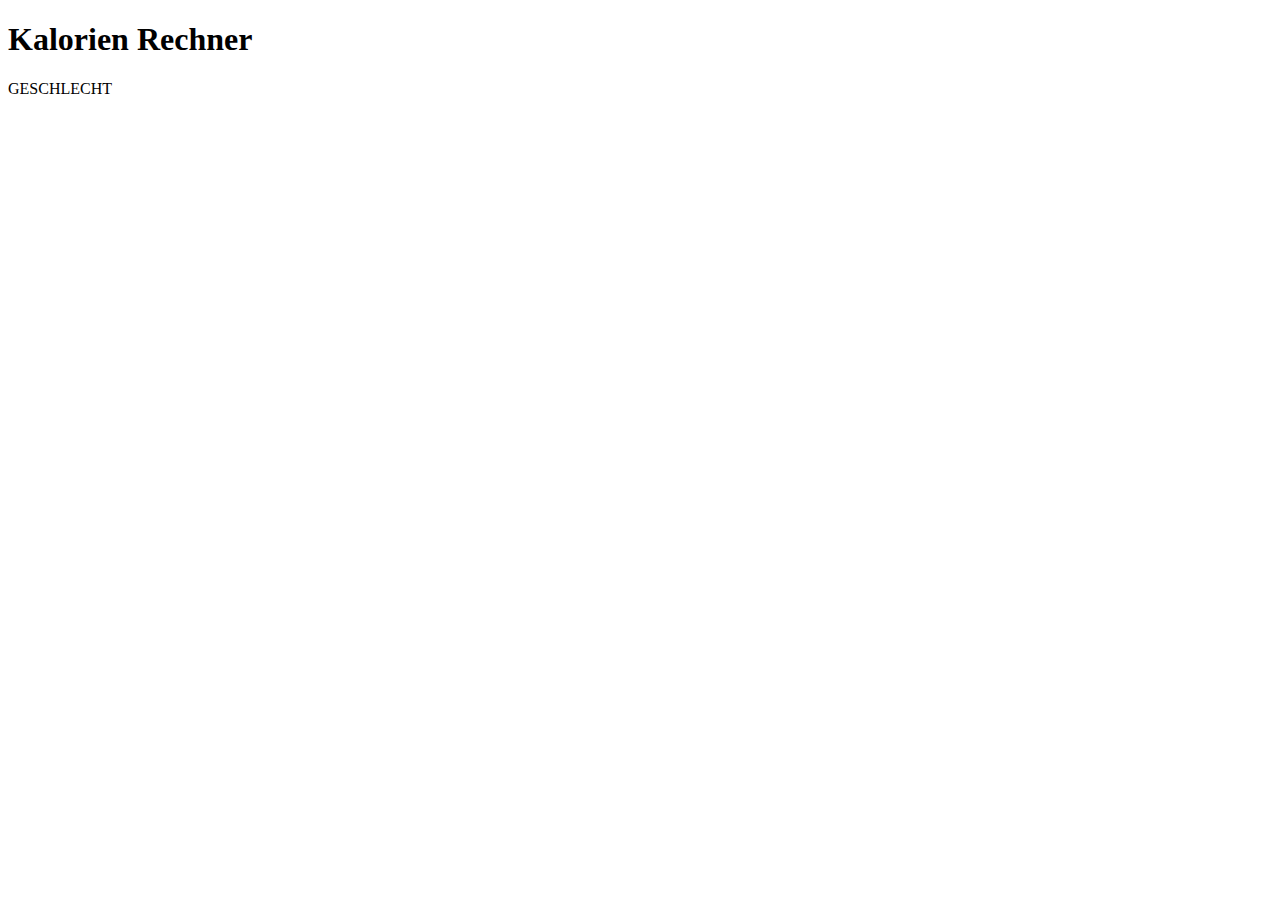
==== index.html @ 6529dcdc "first" ====
<!doctype html>
<html lang="en">

<head>
  <!-- Required meta tags -->
  <meta charset="utf-8">
  <meta name="viewport" content="width=device-width, initial-scale=1">

  <!-- Bootstrap CSS -->
  <link href="https://cdn.jsdelivr.net/npm/bootstrap@5.0.0-beta2/dist/css/bootstrap.min.css" rel="stylesheet"
    integrity="sha384-BmbxuPwQa2lc/FVzBcNJ7UAyJxM6wuqIj61tLrc4wSX0szH/Ev+nYRRuWlolflfl" crossorigin="anonymous">

  <title>Kalorien Rechner</title>
  <link rel="stylesheet" href="assets/css/style.css">
</head>

<body>
  <section>
    <h1>Kalorien Rechner</h1>
    <label for="geschlecht">GESCHLECHT</label>

  </section>

  <script src="https://cdn.jsdelivr.net/npm/bootstrap@5.0.0-beta2/dist/js/bootstrap.bundle.min.js"
    integrity="sha384-b5kHyXgcpbZJO/tY9Ul7kGkf1S0CWuKcCD38l8YkeH8z8QjE0GmW1gYU5S9FOnJ0" crossorigin="anonymous">
  </script>
  <script src="assets/js/main.js"></script>
</body>

</html>
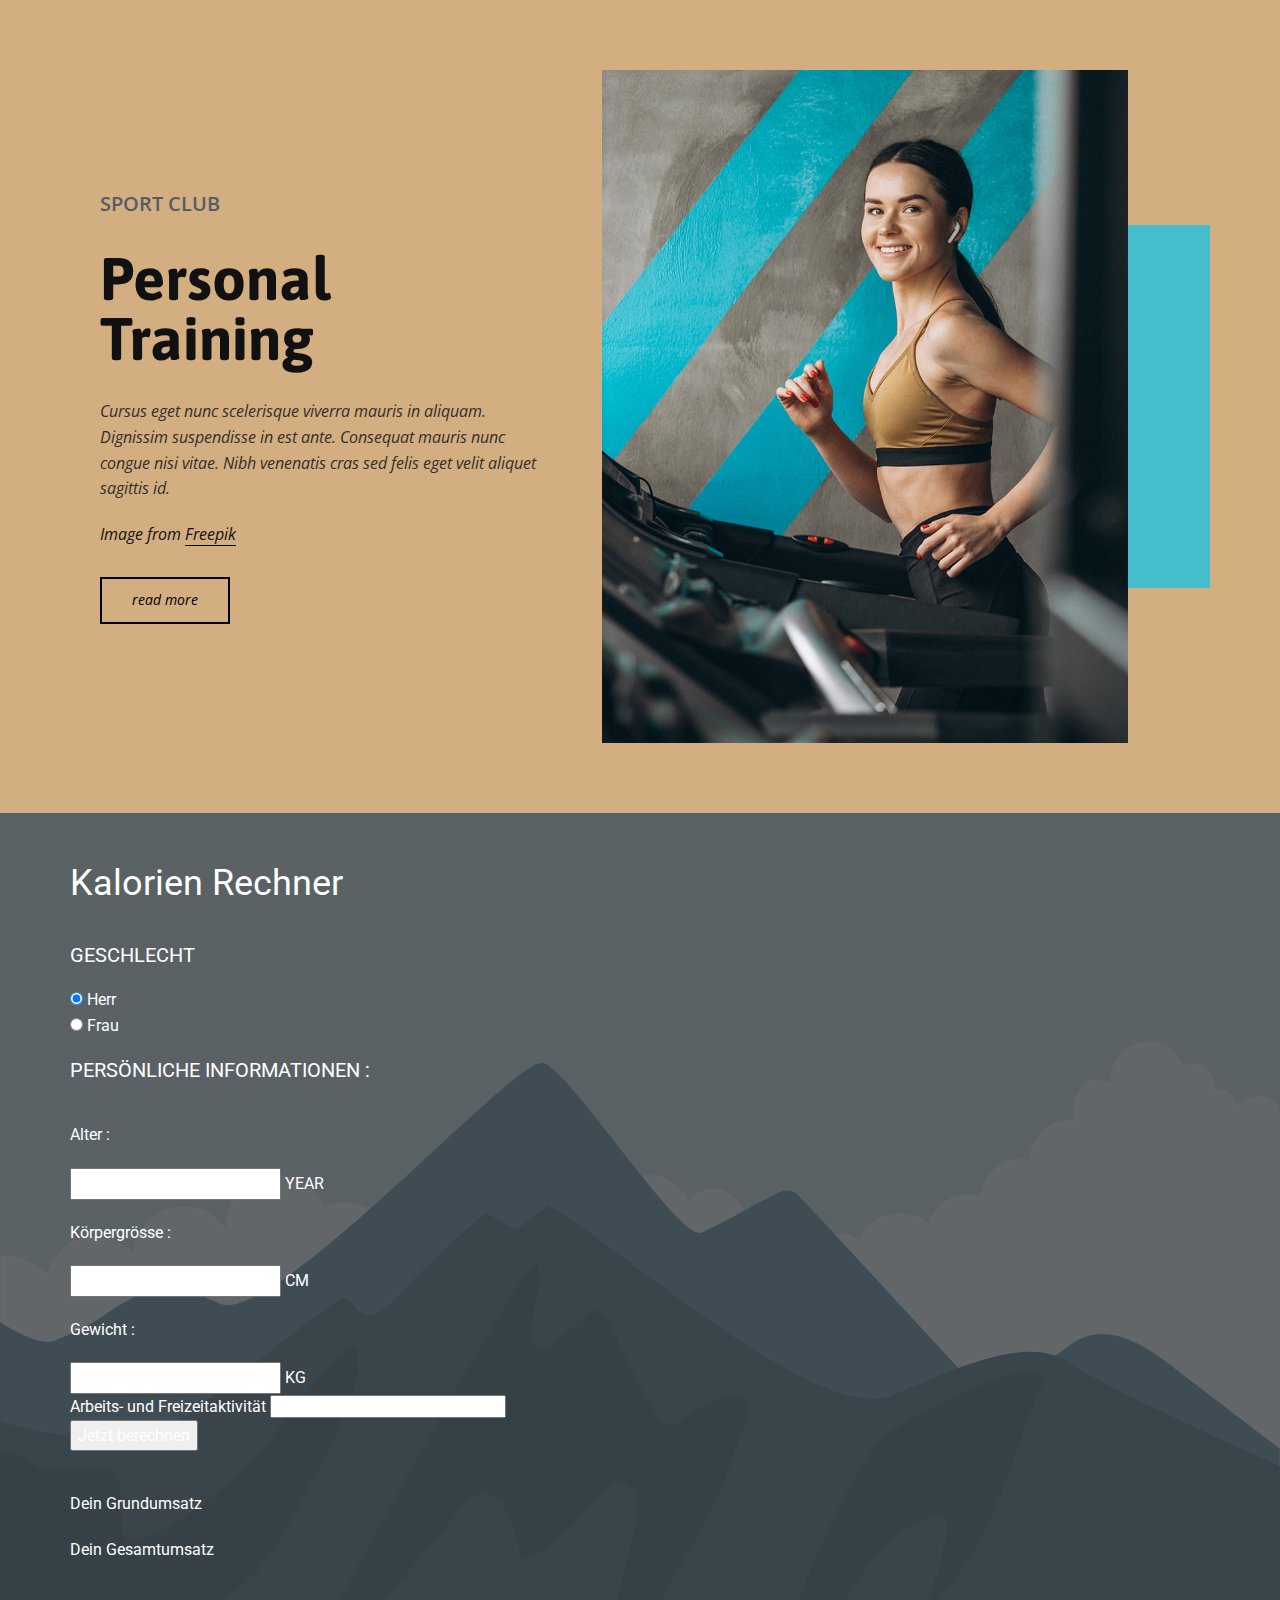
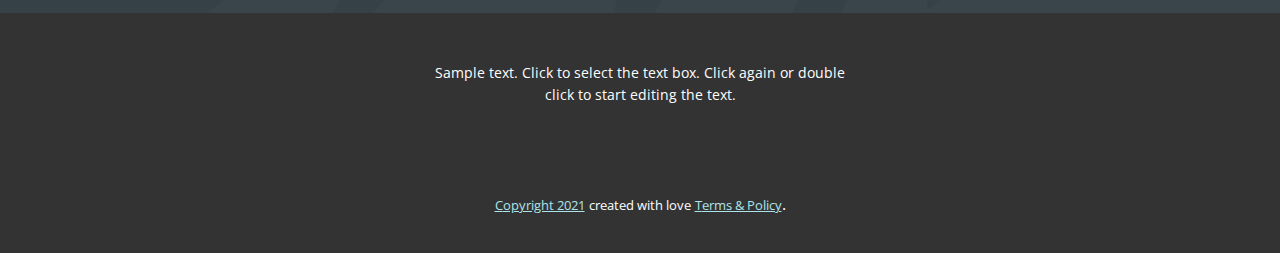
==== commit 839cc486: "fast fertig" ====
--- a/index.html
+++ b/index.html
@@ -1,26 +1,172 @@
-<!doctype html>
-<html lang="en">
+<!DOCTYPE html>
+<html style="font-size: 16px;">
 
 <head>
-  <!-- Required meta tags -->
+  <meta name="viewport" content="width=device-width, initial-scale=1.0">
   <meta charset="utf-8">
-  <meta name="viewport" content="width=device-width, initial-scale=1">
+  <meta name="keywords" content="Personal Training">
+  <meta name="description" content="">
+  <meta name="page_type" content="np-template-header-footer-from-plugin">
+  <title>Kalorien Rechner</title>
+  <link rel="stylesheet" href="assets/css/nicepage.css" media="screen">
+  <link rel="stylesheet" href="assets/css/Page-2.css" media="screen">
+  <script class="u-script" type="text/javascript" src="assets/js/jquery-1.9.1.min.js" defer=""></script>
+  <script class="u-script" type="text/javascript" src="assets/js/nicepage.js" defer=""></script>
+  <meta name="generator" content="Nicepage 3.6.2, nicepage.com">
+  <link id="u-theme-google-font" rel="stylesheet"
+    href="https://fonts.googleapis.com/css?family=Roboto:100,100i,300,300i,400,400i,500,500i,700,700i,900,900i|Open+Sans:300,300i,400,400i,600,600i,700,700i,800,800i">
+  <link id="u-page-google-font" rel="stylesheet"
+    href="https://fonts.googleapis.com/css?family=Asap:400,400i,500,500i,600,600i,700,700i">
 
-  <!-- Bootstrap CSS -->
   <link href="https://cdn.jsdelivr.net/npm/bootstrap@5.0.0-beta2/dist/css/bootstrap.min.css" rel="stylesheet"
     integrity="sha384-BmbxuPwQa2lc/FVzBcNJ7UAyJxM6wuqIj61tLrc4wSX0szH/Ev+nYRRuWlolflfl" crossorigin="anonymous">
 
-  <title>Kalorien Rechner</title>
+  <script type="application/ld+json">
+    {
+      "@context": "http://schema.org",
+      "@type": "Organization",
+      "name": "",
+      "url": "index.html",
+      "logo": "images/default-logo.png"
+    }
+
+  </script>
+  <meta property="og:title" content="Kalorien Rechner">
+  <meta property="og:type" content="website">
+  <meta name="theme-color" content="#46bdcd">
+  <link rel="canonical" href="index.html">
+  <meta property="og:url" content="index.html">
   <link rel="stylesheet" href="assets/css/style.css">
 </head>
 
-<body>
-  <section>
-    <h1>Kalorien Rechner</h1>
-    <label for="geschlecht">GESCHLECHT</label>
-
+<body data-home-page="https://website236825.nicepage.io/Page-2.html?version=b7b1d9e2-2c35-4f39-8dd5-e3e2c13b4aeb"
+  data-home-page-title="Page 2" class="u-body">
+  <section class="u-clearfix u-palette-3-base u-section-1" id="sec-8b68">
+    <div class="u-clearfix u-sheet u-valign-middle u-sheet-1">
+      <div class="u-clearfix u-expanded-width u-layout-wrap u-layout-wrap-1">
+        <div class="u-layout">
+          <div class="u-layout-row">
+            <div class="u-container-style u-layout-cell u-left-cell u-size-28 u-layout-cell-1">
+              <div class="u-container-layout u-valign-middle u-container-layout-1">
+                <p class="u-text u-text-palette-5-dark-2 u-text-1">sport club</p>
+                <h1 class="u-custom-font u-text u-text-body-color u-text-2">Personal Training</h1>
+                <p class="u-text u-text-palette-3-dark-3 u-text-3">Cursus eget nunc scelerisque viverra mauris in
+                  aliquam. Dignissim suspendisse in est ante. Consequat mauris nunc congue nisi vitae. Nibh venenatis
+                  cras sed felis eget velit aliquet sagittis id.</p>
+                <p class="u-text u-text-body-color u-text-4">Image from <a href="https://www.freepik.com/photos/people"
+                    class="u-active-none u-border-1 u-border-black u-btn u-button-link u-button-style u-hover-none u-none u-text-body-color u-btn-1">Freepik</a>
+                </p>
+                <a href="#"
+                  class="u-active-black u-border-2 u-border-black u-btn u-button-style u-hover-black u-none u-btn-2">read
+                  more</a>
+              </div>
+            </div>
+            <div class="u-container-style u-layout-cell u-right-cell u-size-32 u-layout-cell-2">
+              <div
+                class="u-container-layout u-valign-middle-lg u-valign-middle-md u-valign-middle-sm u-valign-middle-xl u-container-layout-2">
+                <div class="u-palette-1-base u-shape u-shape-rectangle u-shape-1"></div>
+                <img
+                  class="u-expanded-height-lg u-expanded-height-md u-expanded-height-sm u-expanded-height-xl u-image u-image-1"
+                  src="assets/images/try-min.jpg">
+              </div>
+            </div>
+          </div>
+        </div>
+      </div>
+    </div>
+  </section>
+  <section id="section-rechner" class="u-clearfix u-image u-shading u-section-2" src="" data-image-width="256"
+    data-image-height="256" id="sec-b379">
+    <div class="u-clearfix u-sheet u-valign-middle u-sheet-1 w-50">
+      <h2 class="m-4">Kalorien Rechner</h2>
+      <div class="form-check m-4">
+        <h5 class="ml-0">GESCHLECHT</h5>
+        <input class="form-check-input" type="radio" name="geschlecht" id="herr" value="Herr" checked>
+        <label class="form-check-label" for="herr">
+          Herr
+        </label><br>
+        <input class="form-check-input" type="radio" name="geschlecht" id="frau" value="Frau">
+        <label class="form-check-label" for="frau">
+          Frau
+        </label>
+      </div>
+      <h5 class="mx-4 my-1">PERSÖNLICHE INFORMATIONEN :</h5>
+      <div class="row m-3">
+        <div class="col-4">
+          <p class="mb-1">Alter :</p>
+          <div class="input-group mb-3">
+            <input type="number" class="form-control" id="alter" placeholder="Alter" aria-label="Recipient's username"
+              aria-describedby="year">
+            <span class="input-group-text" id="year">YEAR</span>
+          </div>
+        </div>
+        <div class="col-4">
+          <p class="mb-1">Körpergrösse :</p>
+          <div class="input-group mb-3">
+            <input type="number" class="form-control" id="kgrösse" placeholder="Grösse"
+              aria-label="Recipient's username" aria-describedby="cm">
+            <span class="input-group-text" id="cm">CM</span>
+          </div>
+        </div>
+        <div class="col-4">
+          <p class="mb-1">Gewicht :</p>
+          <div class="input-group mb-3">
+            <input type="number" class="form-control" id="gewicht" placeholder="Gewicht"
+              aria-label="Recipient's username" aria-describedby="kg">
+            <span class="input-group-text" id="kg">KG</span>
+          </div>
+        </div>
+      </div>
+      <div class="row m-3">
+        <div class="col-6">
+          <label for="activity">Arbeits- und Freizeitaktivität</label>
+          <select class="form-select form-select-sm" id="activity" aria-label=".form-select-sm example">
+            <option selected>Auswählen</option>
+            <option value="1">Schlafen</option>
+            <option value="2">sitzend oder liegend</option>
+            <option value="3">nur sitzend</option>
+            <option value="4">sitzend gehend und stehend</option>
+            <option value="5">gehend und stehend</option>
+            <option value="6">körperlich anstrengende Arbeit</option>
+          </select>
+        </div>
+      </div>
+      <div>
+        <button class="btn btn-warning w-50 m-4 text-white" onclick="berechneKalorien()">Jetzt berechnen</button>
+        <p class="text-danger m-4" id="warning"></p>
+      </div>
+      <div>
+        <div id="ergebnis" class="m-4">
+          <div>
+            <p class="m-0"><span id="grund" class="text-danger display-4"></span></p>
+            <p class="m-0 lead">Dein Grundumsatz</p>
+          </div>
+          <div class="mt-5">
+            <p class="m-0"><span id="gesamt" class="text-danger display-4"></span></p>
+            <p class="m-0 lead">Dein Gesamtumsatz</p>
+          </div>
+        </div>
+      </div>
+    </div>
   </section>
 
+  <footer class="u-align-center u-clearfix u-footer u-grey-80 u-footer" id="sec-956e">
+    <div class="u-clearfix u-sheet u-sheet-1">
+      <p class="u-small-text u-text u-text-variant u-text-1">Sample text. Click to select the text box. Click again or
+        double click to start editing the text.</p>
+    </div>
+  </footer>
+  <section class="u-backlink u-clearfix u-grey-80">
+    <a class="u-link" href="https://nicepage.com/html-templates" target="_blank">
+      <span>Copyright 2021</span>
+    </a>
+    <p class="u-text">
+      <span>created with love</span>
+    </p>
+    <a class="u-link" href="#" target="_blank">
+      <span>Terms & Policy</span>
+    </a>.
+  </section>
   <script src="https://cdn.jsdelivr.net/npm/bootstrap@5.0.0-beta2/dist/js/bootstrap.bundle.min.js"
     integrity="sha384-b5kHyXgcpbZJO/tY9Ul7kGkf1S0CWuKcCD38l8YkeH8z8QjE0GmW1gYU5S9FOnJ0" crossorigin="anonymous">
   </script>
--- a/assets/css/nicepage.css
+++ b/assets/css/nicepage.css
@@ -0,0 +1,31630 @@
+/*begin-commonstyles library*//*!
+ * froala_editor v3.2.3 (https://www.froala.com/wysiwyg-editor)
+ * License https://froala.com/wysiwyg-editor/terms/
+ * Copyright 2014-2020 Froala Labs
+ */
+
+.fr-clearfix::after {
+  clear: both;
+  display: block;
+  content: "";
+  height: 0; }
+
+.fr-hide-by-clipping {
+  position: absolute;
+  width: 1px;
+  height: 1px;
+  padding: 0;
+  margin: -1px;
+  overflow: hidden;
+  clip: rect(0, 0, 0, 0);
+  border: 0; }
+
+.fr-view img.fr-rounded, .fr-view .fr-img-caption.fr-rounded img {
+  border-radius: 10px;
+  -moz-border-radius: 10px;
+  -webkit-border-radius: 10px;
+  -moz-background-clip: padding;
+  -webkit-background-clip: padding-box;
+  background-clip: padding-box; }
+
+.fr-view img.fr-shadow, .fr-view .fr-img-caption.fr-shadow img {
+  -webkit-box-shadow: 10px 10px 5px 0px #cccccc;
+  -moz-box-shadow: 10px 10px 5px 0px #cccccc;
+  box-shadow: 10px 10px 5px 0px #cccccc; }
+
+.fr-view img.fr-bordered, .fr-view .fr-img-caption.fr-bordered img {
+  border: solid 5px #CCC; }
+
+.fr-view img.fr-bordered {
+  -webkit-box-sizing: content-box;
+  -moz-box-sizing: content-box;
+  box-sizing: content-box; }
+
+.fr-view .fr-img-caption.fr-bordered img {
+  -webkit-box-sizing: border-box;
+  -moz-box-sizing: border-box;
+  box-sizing: border-box; }
+
+.fr-view {
+  word-wrap: break-word; }
+  .fr-view span[style~="color:"] a {
+    color: inherit; }
+  .fr-view strong {
+    font-weight: 700; }
+  .fr-view table {
+    border: none;
+    border-collapse: collapse;
+    empty-cells: show;
+    max-width: 100%; }
+    .fr-view table td {
+      min-width: 5px; }
+    .fr-view table.fr-dashed-borders td, .fr-view table.fr-dashed-borders th {
+      border-style: dashed; }
+    .fr-view table.fr-alternate-rows tbody tr:nth-child(2n) {
+      background: whitesmoke; }
+    .fr-view table td, .fr-view table th {
+      border: 1px solid #DDD; }
+      .fr-view table td:empty, .fr-view table th:empty {
+        height: 20px; }
+      .fr-view table td.fr-highlighted, .fr-view table th.fr-highlighted {
+        border: 1px double red; }
+      .fr-view table td.fr-thick, .fr-view table th.fr-thick {
+        border-width: 2px; }
+    .fr-view table th {
+      background: #ececec; }
+  .fr-view hr {
+    clear: both;
+    user-select: none;
+    -o-user-select: none;
+    -moz-user-select: none;
+    -khtml-user-select: none;
+    -webkit-user-select: none;
+    -ms-user-select: none;
+    break-after: always;
+    page-break-after: always; }
+  .fr-view .fr-file {
+    position: relative; }
+    .fr-view .fr-file::after {
+      position: relative;
+      content: "\1F4CE";
+      font-weight: normal; }
+  .fr-view pre {
+    white-space: pre-wrap;
+    word-wrap: break-word;
+    overflow: visible; }
+/*.fr-view[dir="rtl"] blockquote {
+  border-left: none;
+  border-right: solid 2px #5E35B1;
+  margin-right: 0;
+  padding-right: 5px;
+  padding-left: 0; }
+  .fr-view[dir="rtl"] blockquote blockquote {
+    border-color: #00BCD4; }
+    .fr-view[dir="rtl"] blockquote blockquote blockquote {
+      border-color: #43A047; }
+.fr-view blockquote {
+  border-left: solid 2px #5E35B1;
+  margin-left: 0;
+  padding-left: 5px;
+  color: #5E35B1; }
+  .fr-view blockquote blockquote {
+    border-color: #00BCD4;
+    color: #00BCD4; }
+    .fr-view blockquote blockquote blockquote {
+      border-color: #43A047;
+      color: #43A047; }*/
+  .fr-view span.fr-emoticon {
+    font-weight: normal;
+    font-family: "Apple Color Emoji","Segoe UI Emoji","NotoColorEmoji","Segoe UI Symbol","Android Emoji","EmojiSymbols";
+    display: inline;
+    line-height: 0; }
+    .fr-view span.fr-emoticon.fr-emoticon-img {
+      background-repeat: no-repeat !important;
+      font-size: inherit;
+      height: 1em;
+      width: 1em;
+      min-height: 20px;
+      min-width: 20px;
+      display: inline-block;
+      margin: -.1em .1em .1em;
+      line-height: 1;
+      vertical-align: middle; }
+  .fr-view .fr-text-gray {
+    color: #AAA !important; }
+  .fr-view .fr-text-bordered {
+    border-top: solid 1px #222;
+    border-bottom: solid 1px #222;
+    padding: 10px 0; }
+  .fr-view .fr-text-spaced {
+    letter-spacing: 1px; }
+  .fr-view .fr-text-uppercase {
+    text-transform: uppercase; }
+  .fr-view .fr-class-highlighted {
+    background-color: #ffff00; }
+  .fr-view .fr-class-code {
+    border-color: #cccccc;
+    border-radius: 2px;
+    -moz-border-radius: 2px;
+    -webkit-border-radius: 2px;
+    -moz-background-clip: padding;
+    -webkit-background-clip: padding-box;
+    background-clip: padding-box;
+    background: #f5f5f5;
+    padding: 10px;
+    font-family: "Courier New", Courier, monospace; }
+  .fr-view .fr-class-transparency {
+    opacity: 0.5; }
+  .fr-view img {
+    position: relative;
+    max-width: 100%; }
+    .fr-view img.fr-dib {
+      margin: 5px auto;
+      display: block;
+      float: none;
+      vertical-align: top; }
+      .fr-view img.fr-dib.fr-fil {
+        margin-left: 0;
+        text-align: left; }
+      .fr-view img.fr-dib.fr-fir {
+        margin-right: 0;
+        text-align: right; }
+    .fr-view img.fr-dii {
+      display: inline-block;
+      float: none;
+      vertical-align: bottom;
+      margin-left: 5px;
+      margin-right: 5px;
+      max-width: calc(100% - (2 * 5px)); }
+      .fr-view img.fr-dii.fr-fil {
+        float: left;
+        margin: 5px 5px 5px 0;
+        max-width: calc(100% - 5px); }
+      .fr-view img.fr-dii.fr-fir {
+        float: right;
+        margin: 5px 0 5px 5px;
+        max-width: calc(100% - 5px); }
+  .fr-view span.fr-img-caption {
+    position: relative;
+    max-width: 100%; }
+    .fr-view span.fr-img-caption.fr-dib {
+      margin: 5px auto;
+      display: block;
+      float: none;
+      vertical-align: top; }
+      .fr-view span.fr-img-caption.fr-dib.fr-fil {
+        margin-left: 0;
+        text-align: left; }
+      .fr-view span.fr-img-caption.fr-dib.fr-fir {
+        margin-right: 0;
+        text-align: right; }
+    .fr-view span.fr-img-caption.fr-dii {
+      display: inline-block;
+      float: none;
+      vertical-align: bottom;
+      margin-left: 5px;
+      margin-right: 5px;
+      max-width: calc(100% - (2 * 5px)); }
+      .fr-view span.fr-img-caption.fr-dii.fr-fil {
+        float: left;
+        margin: 5px 5px 5px 0;
+        max-width: calc(100% - 5px); }
+      .fr-view span.fr-img-caption.fr-dii.fr-fir {
+        float: right;
+        margin: 5px 0 5px 5px;
+        max-width: calc(100% - 5px); }
+  .fr-view .fr-video {
+    text-align: center;
+    position: relative; }
+    .fr-view .fr-video.fr-rv {
+      padding-bottom: 56.25%;
+      padding-top: 30px;
+      height: 0;
+      overflow: hidden; }
+      .fr-view .fr-video.fr-rv > iframe, .fr-view .fr-video.fr-rv object, .fr-view .fr-video.fr-rv embed {
+        position: absolute !important;
+        top: 0;
+        left: 0;
+        width: 100%;
+        height: 100%; }
+    .fr-view .fr-video > * {
+      -webkit-box-sizing: content-box;
+      -moz-box-sizing: content-box;
+      box-sizing: content-box;
+      max-width: 100%;
+      border: none; }
+    .fr-view .fr-video.fr-dvb {
+      display: block;
+      clear: both; }
+      .fr-view .fr-video.fr-dvb.fr-fvl {
+        text-align: left; }
+      .fr-view .fr-video.fr-dvb.fr-fvr {
+        text-align: right; }
+    .fr-view .fr-video.fr-dvi {
+      display: inline-block; }
+      .fr-view .fr-video.fr-dvi.fr-fvl {
+        float: left; }
+      .fr-view .fr-video.fr-dvi.fr-fvr {
+        float: right; }
+  .fr-view a.fr-strong {
+    font-weight: 700; }
+  .fr-view a.fr-green {
+    color: green; }
+  .fr-view .fr-img-caption {
+    text-align: center; }
+    .fr-view .fr-img-caption .fr-img-wrap {
+      padding: 0;
+      margin: auto;
+      text-align: center;
+      width: 100%; }
+      .fr-view .fr-img-caption .fr-img-wrap a {
+        display: block; }
+      .fr-view .fr-img-caption .fr-img-wrap img {
+        display: block;
+        margin: auto;
+        width: 100%; }
+      .fr-view .fr-img-caption .fr-img-wrap > span {
+        margin: auto;
+        display: block;
+        padding: 5px 5px 10px;
+        font-size: 14px;
+        font-weight: initial;
+        -webkit-box-sizing: border-box;
+        -moz-box-sizing: border-box;
+        box-sizing: border-box;
+        -webkit-opacity: 0.9;
+        -moz-opacity: 0.9;
+        opacity: 0.9;
+        -ms-filter: "progid:DXImageTransform.Microsoft.Alpha(Opacity=0)";
+        width: 100%;
+        text-align: center; }
+  .fr-view button.fr-rounded, .fr-view input.fr-rounded, .fr-view textarea.fr-rounded {
+    border-radius: 10px;
+    -moz-border-radius: 10px;
+    -webkit-border-radius: 10px;
+    -moz-background-clip: padding;
+    -webkit-background-clip: padding-box;
+    background-clip: padding-box; }
+  .fr-view button.fr-large, .fr-view input.fr-large, .fr-view textarea.fr-large {
+    font-size: 24px; }
+  .fr-view ul, .fr-view ol {
+    list-style-position: inside; }
+
+/**
+ * Image style.
+ */
+a.fr-view.fr-strong {
+  font-weight: 700; }
+a.fr-view.fr-green {
+  color: green; }
+
+/**
+ * Link style.
+ */
+img.fr-view {
+  position: relative;
+  max-width: 100%; }
+  img.fr-view.fr-dib {
+    margin: 5px auto;
+    display: block;
+    float: none;
+    vertical-align: top; }
+    img.fr-view.fr-dib.fr-fil {
+      margin-left: 0;
+      text-align: left; }
+    img.fr-view.fr-dib.fr-fir {
+      margin-right: 0;
+      text-align: right; }
+  img.fr-view.fr-dii {
+    display: inline-block;
+    float: none;
+    vertical-align: bottom;
+    margin-left: 5px;
+    margin-right: 5px;
+    max-width: calc(100% - (2 * 5px)); }
+    img.fr-view.fr-dii.fr-fil {
+      float: left;
+      margin: 5px 5px 5px 0;
+      max-width: calc(100% - 5px); }
+    img.fr-view.fr-dii.fr-fir {
+      float: right;
+      margin: 5px 0 5px 5px;
+      max-width: calc(100% - 5px); }
+
+span.fr-img-caption.fr-view {
+  position: relative;
+  max-width: 100%; }
+  span.fr-img-caption.fr-view.fr-dib {
+    margin: 5px auto;
+    display: block;
+    float: none;
+    vertical-align: top; }
+    span.fr-img-caption.fr-view.fr-dib.fr-fil {
+      margin-left: 0;
+      text-align: left; }
+    span.fr-img-caption.fr-view.fr-dib.fr-fir {
+      margin-right: 0;
+      text-align: right; }
+  span.fr-img-caption.fr-view.fr-dii {
+    display: inline-block;
+    float: none;
+    vertical-align: bottom;
+    margin-left: 5px;
+    margin-right: 5px;
+    max-width: calc(100% - (2 * 5px)); }
+    span.fr-img-caption.fr-view.fr-dii.fr-fil {
+      float: left;
+      margin: 5px 5px 5px 0;
+      max-width: calc(100% - 5px); }
+    span.fr-img-caption.fr-view.fr-dii.fr-fir {
+      float: right;
+      margin: 5px 0 5px 5px;
+      max-width: calc(100% - 5px); }
+/*end-commonstyles library*//*begin-commonstyles library*/@charset "UTF-8";
+
+/*!
+ * animate.css -http://daneden.me/animate
+ * Version - 3.7.0
+ * Licensed under the MIT license - http://opensource.org/licenses/MIT
+ *
+ * Copyright (c) 2018 Daniel Eden
+ */
+
+@-webkit-keyframes bounce {
+  from,
+  20%,
+  53%,
+  80%,
+  to {
+    -webkit-animation-timing-function: cubic-bezier(0.215, 0.61, 0.355, 1);
+    animation-timing-function: cubic-bezier(0.215, 0.61, 0.355, 1);
+    -webkit-transform: translate3d(0, 0, 0);
+    transform: translate3d(0, 0, 0);
+  }
+
+  40%,
+  43% {
+    -webkit-animation-timing-function: cubic-bezier(0.755, 0.05, 0.855, 0.06);
+    animation-timing-function: cubic-bezier(0.755, 0.05, 0.855, 0.06);
+    -webkit-transform: translate3d(0, -30px, 0);
+    transform: translate3d(0, -30px, 0);
+  }
+
+  70% {
+    -webkit-animation-timing-function: cubic-bezier(0.755, 0.05, 0.855, 0.06);
+    animation-timing-function: cubic-bezier(0.755, 0.05, 0.855, 0.06);
+    -webkit-transform: translate3d(0, -15px, 0);
+    transform: translate3d(0, -15px, 0);
+  }
+
+  90% {
+    -webkit-transform: translate3d(0, -4px, 0);
+    transform: translate3d(0, -4px, 0);
+  }
+}
+
+@keyframes bounce {
+  from,
+  20%,
+  53%,
+  80%,
+  to {
+    -webkit-animation-timing-function: cubic-bezier(0.215, 0.61, 0.355, 1);
+    animation-timing-function: cubic-bezier(0.215, 0.61, 0.355, 1);
+    -webkit-transform: translate3d(0, 0, 0);
+    transform: translate3d(0, 0, 0);
+  }
+
+  40%,
+  43% {
+    -webkit-animation-timing-function: cubic-bezier(0.755, 0.05, 0.855, 0.06);
+    animation-timing-function: cubic-bezier(0.755, 0.05, 0.855, 0.06);
+    -webkit-transform: translate3d(0, -30px, 0);
+    transform: translate3d(0, -30px, 0);
+  }
+
+  70% {
+    -webkit-animation-timing-function: cubic-bezier(0.755, 0.05, 0.855, 0.06);
+    animation-timing-function: cubic-bezier(0.755, 0.05, 0.855, 0.06);
+    -webkit-transform: translate3d(0, -15px, 0);
+    transform: translate3d(0, -15px, 0);
+  }
+
+  90% {
+    -webkit-transform: translate3d(0, -4px, 0);
+    transform: translate3d(0, -4px, 0);
+  }
+}
+
+.bounce {
+  -webkit-animation-name: bounce;
+  animation-name: bounce;
+  -webkit-transform-origin: center bottom;
+  transform-origin: center bottom;
+}
+
+@-webkit-keyframes flash {
+  from,
+  50%,
+  to {
+    opacity: 1;
+  }
+
+  25%,
+  75% {
+    opacity: 0;
+  }
+}
+
+@keyframes flash {
+  from,
+  50%,
+  to {
+    opacity: 1;
+  }
+
+  25%,
+  75% {
+    opacity: 0;
+  }
+}
+
+.flash {
+  -webkit-animation-name: flash;
+  animation-name: flash;
+}
+
+/* originally authored by Nick Pettit - https://github.com/nickpettit/glide */
+
+@-webkit-keyframes pulse {
+  from {
+    -webkit-transform: scale3d(1, 1, 1);
+    transform: scale3d(1, 1, 1);
+  }
+
+  50% {
+    -webkit-transform: scale3d(1.05, 1.05, 1.05);
+    transform: scale3d(1.05, 1.05, 1.05);
+  }
+
+  to {
+    -webkit-transform: scale3d(1, 1, 1);
+    transform: scale3d(1, 1, 1);
+  }
+}
+
+@keyframes pulse {
+  from {
+    -webkit-transform: scale3d(1, 1, 1);
+    transform: scale3d(1, 1, 1);
+  }
+
+  50% {
+    -webkit-transform: scale3d(1.05, 1.05, 1.05);
+    transform: scale3d(1.05, 1.05, 1.05);
+  }
+
+  to {
+    -webkit-transform: scale3d(1, 1, 1);
+    transform: scale3d(1, 1, 1);
+  }
+}
+
+.pulse {
+  -webkit-animation-name: pulse;
+  animation-name: pulse;
+}
+
+@-webkit-keyframes rubberBand {
+  from {
+    -webkit-transform: scale3d(1, 1, 1);
+    transform: scale3d(1, 1, 1);
+  }
+
+  30% {
+    -webkit-transform: scale3d(1.25, 0.75, 1);
+    transform: scale3d(1.25, 0.75, 1);
+  }
+
+  40% {
+    -webkit-transform: scale3d(0.75, 1.25, 1);
+    transform: scale3d(0.75, 1.25, 1);
+  }
+
+  50% {
+    -webkit-transform: scale3d(1.15, 0.85, 1);
+    transform: scale3d(1.15, 0.85, 1);
+  }
+
+  65% {
+    -webkit-transform: scale3d(0.95, 1.05, 1);
+    transform: scale3d(0.95, 1.05, 1);
+  }
+
+  75% {
+    -webkit-transform: scale3d(1.05, 0.95, 1);
+    transform: scale3d(1.05, 0.95, 1);
+  }
+
+  to {
+    -webkit-transform: scale3d(1, 1, 1);
+    transform: scale3d(1, 1, 1);
+  }
+}
+
+@keyframes rubberBand {
+  from {
+    -webkit-transform: scale3d(1, 1, 1);
+    transform: scale3d(1, 1, 1);
+  }
+
+  30% {
+    -webkit-transform: scale3d(1.25, 0.75, 1);
+    transform: scale3d(1.25, 0.75, 1);
+  }
+
+  40% {
+    -webkit-transform: scale3d(0.75, 1.25, 1);
+    transform: scale3d(0.75, 1.25, 1);
+  }
+
+  50% {
+    -webkit-transform: scale3d(1.15, 0.85, 1);
+    transform: scale3d(1.15, 0.85, 1);
+  }
+
+  65% {
+    -webkit-transform: scale3d(0.95, 1.05, 1);
+    transform: scale3d(0.95, 1.05, 1);
+  }
+
+  75% {
+    -webkit-transform: scale3d(1.05, 0.95, 1);
+    transform: scale3d(1.05, 0.95, 1);
+  }
+
+  to {
+    -webkit-transform: scale3d(1, 1, 1);
+    transform: scale3d(1, 1, 1);
+  }
+}
+
+.rubberBand {
+  -webkit-animation-name: rubberBand;
+  animation-name: rubberBand;
+}
+
+@-webkit-keyframes shake {
+  from,
+  to {
+    -webkit-transform: translate3d(0, 0, 0);
+    transform: translate3d(0, 0, 0);
+  }
+
+  10%,
+  30%,
+  50%,
+  70%,
+  90% {
+    -webkit-transform: translate3d(-10px, 0, 0);
+    transform: translate3d(-10px, 0, 0);
+  }
+
+  20%,
+  40%,
+  60%,
+  80% {
+    -webkit-transform: translate3d(10px, 0, 0);
+    transform: translate3d(10px, 0, 0);
+  }
+}
+
+@keyframes shake {
+  from,
+  to {
+    -webkit-transform: translate3d(0, 0, 0);
+    transform: translate3d(0, 0, 0);
+  }
+
+  10%,
+  30%,
+  50%,
+  70%,
+  90% {
+    -webkit-transform: translate3d(-10px, 0, 0);
+    transform: translate3d(-10px, 0, 0);
+  }
+
+  20%,
+  40%,
+  60%,
+  80% {
+    -webkit-transform: translate3d(10px, 0, 0);
+    transform: translate3d(10px, 0, 0);
+  }
+}
+
+.shake {
+  -webkit-animation-name: shake;
+  animation-name: shake;
+}
+
+@-webkit-keyframes headShake {
+  0% {
+    -webkit-transform: translateX(0);
+    transform: translateX(0);
+  }
+
+  6.5% {
+    -webkit-transform: translateX(-6px) rotateY(-9deg);
+    transform: translateX(-6px) rotateY(-9deg);
+  }
+
+  18.5% {
+    -webkit-transform: translateX(5px) rotateY(7deg);
+    transform: translateX(5px) rotateY(7deg);
+  }
+
+  31.5% {
+    -webkit-transform: translateX(-3px) rotateY(-5deg);
+    transform: translateX(-3px) rotateY(-5deg);
+  }
+
+  43.5% {
+    -webkit-transform: translateX(2px) rotateY(3deg);
+    transform: translateX(2px) rotateY(3deg);
+  }
+
+  50% {
+    -webkit-transform: translateX(0);
+    transform: translateX(0);
+  }
+}
+
+@keyframes headShake {
+  0% {
+    -webkit-transform: translateX(0);
+    transform: translateX(0);
+  }
+
+  6.5% {
+    -webkit-transform: translateX(-6px) rotateY(-9deg);
+    transform: translateX(-6px) rotateY(-9deg);
+  }
+
+  18.5% {
+    -webkit-transform: translateX(5px) rotateY(7deg);
+    transform: translateX(5px) rotateY(7deg);
+  }
+
+  31.5% {
+    -webkit-transform: translateX(-3px) rotateY(-5deg);
+    transform: translateX(-3px) rotateY(-5deg);
+  }
+
+  43.5% {
+    -webkit-transform: translateX(2px) rotateY(3deg);
+    transform: translateX(2px) rotateY(3deg);
+  }
+
+  50% {
+    -webkit-transform: translateX(0);
+    transform: translateX(0);
+  }
+}
+
+.headShake {
+  -webkit-animation-timing-function: ease-in-out;
+  animation-timing-function: ease-in-out;
+  -webkit-animation-name: headShake;
+  animation-name: headShake;
+}
+
+@-webkit-keyframes swing {
+  20% {
+    -webkit-transform: rotate3d(0, 0, 1, 15deg);
+    transform: rotate3d(0, 0, 1, 15deg);
+  }
+
+  40% {
+    -webkit-transform: rotate3d(0, 0, 1, -10deg);
+    transform: rotate3d(0, 0, 1, -10deg);
+  }
+
+  60% {
+    -webkit-transform: rotate3d(0, 0, 1, 5deg);
+    transform: rotate3d(0, 0, 1, 5deg);
+  }
+
+  80% {
+    -webkit-transform: rotate3d(0, 0, 1, -5deg);
+    transform: rotate3d(0, 0, 1, -5deg);
+  }
+
+  to {
+    -webkit-transform: rotate3d(0, 0, 1, 0deg);
+    transform: rotate3d(0, 0, 1, 0deg);
+  }
+}
+
+@keyframes swing {
+  20% {
+    -webkit-transform: rotate3d(0, 0, 1, 15deg);
+    transform: rotate3d(0, 0, 1, 15deg);
+  }
+
+  40% {
+    -webkit-transform: rotate3d(0, 0, 1, -10deg);
+    transform: rotate3d(0, 0, 1, -10deg);
+  }
+
+  60% {
+    -webkit-transform: rotate3d(0, 0, 1, 5deg);
+    transform: rotate3d(0, 0, 1, 5deg);
+  }
+
+  80% {
+    -webkit-transform: rotate3d(0, 0, 1, -5deg);
+    transform: rotate3d(0, 0, 1, -5deg);
+  }
+
+  to {
+    -webkit-transform: rotate3d(0, 0, 1, 0deg);
+    transform: rotate3d(0, 0, 1, 0deg);
+  }
+}
+
+.swing {
+  -webkit-transform-origin: top center;
+  transform-origin: top center;
+  -webkit-animation-name: swing;
+  animation-name: swing;
+}
+
+@-webkit-keyframes tada {
+  from {
+    -webkit-transform: scale3d(1, 1, 1);
+    transform: scale3d(1, 1, 1);
+  }
+
+  10%,
+  20% {
+    -webkit-transform: scale3d(0.9, 0.9, 0.9) rotate3d(0, 0, 1, -3deg);
+    transform: scale3d(0.9, 0.9, 0.9) rotate3d(0, 0, 1, -3deg);
+  }
+
+  30%,
+  50%,
+  70%,
+  90% {
+    -webkit-transform: scale3d(1.1, 1.1, 1.1) rotate3d(0, 0, 1, 3deg);
+    transform: scale3d(1.1, 1.1, 1.1) rotate3d(0, 0, 1, 3deg);
+  }
+
+  40%,
+  60%,
+  80% {
+    -webkit-transform: scale3d(1.1, 1.1, 1.1) rotate3d(0, 0, 1, -3deg);
+    transform: scale3d(1.1, 1.1, 1.1) rotate3d(0, 0, 1, -3deg);
+  }
+
+  to {
+    -webkit-transform: scale3d(1, 1, 1);
+    transform: scale3d(1, 1, 1);
+  }
+}
+
+@keyframes tada {
+  from {
+    -webkit-transform: scale3d(1, 1, 1);
+    transform: scale3d(1, 1, 1);
+  }
+
+  10%,
+  20% {
+    -webkit-transform: scale3d(0.9, 0.9, 0.9) rotate3d(0, 0, 1, -3deg);
+    transform: scale3d(0.9, 0.9, 0.9) rotate3d(0, 0, 1, -3deg);
+  }
+
+  30%,
+  50%,
+  70%,
+  90% {
+    -webkit-transform: scale3d(1.1, 1.1, 1.1) rotate3d(0, 0, 1, 3deg);
+    transform: scale3d(1.1, 1.1, 1.1) rotate3d(0, 0, 1, 3deg);
+  }
+
+  40%,
+  60%,
+  80% {
+    -webkit-transform: scale3d(1.1, 1.1, 1.1) rotate3d(0, 0, 1, -3deg);
+    transform: scale3d(1.1, 1.1, 1.1) rotate3d(0, 0, 1, -3deg);
+  }
+
+  to {
+    -webkit-transform: scale3d(1, 1, 1);
+    transform: scale3d(1, 1, 1);
+  }
+}
+
+.tada {
+  -webkit-animation-name: tada;
+  animation-name: tada;
+}
+
+/* originally authored by Nick Pettit - https://github.com/nickpettit/glide */
+
+@-webkit-keyframes wobble {
+  from {
+    -webkit-transform: translate3d(0, 0, 0);
+    transform: translate3d(0, 0, 0);
+  }
+
+  15% {
+    -webkit-transform: translate3d(-25%, 0, 0) rotate3d(0, 0, 1, -5deg);
+    transform: translate3d(-25%, 0, 0) rotate3d(0, 0, 1, -5deg);
+  }
+
+  30% {
+    -webkit-transform: translate3d(20%, 0, 0) rotate3d(0, 0, 1, 3deg);
+    transform: translate3d(20%, 0, 0) rotate3d(0, 0, 1, 3deg);
+  }
+
+  45% {
+    -webkit-transform: translate3d(-15%, 0, 0) rotate3d(0, 0, 1, -3deg);
+    transform: translate3d(-15%, 0, 0) rotate3d(0, 0, 1, -3deg);
+  }
+
+  60% {
+    -webkit-transform: translate3d(10%, 0, 0) rotate3d(0, 0, 1, 2deg);
+    transform: translate3d(10%, 0, 0) rotate3d(0, 0, 1, 2deg);
+  }
+
+  75% {
+    -webkit-transform: translate3d(-5%, 0, 0) rotate3d(0, 0, 1, -1deg);
+    transform: translate3d(-5%, 0, 0) rotate3d(0, 0, 1, -1deg);
+  }
+
+  to {
+    -webkit-transform: translate3d(0, 0, 0);
+    transform: translate3d(0, 0, 0);
+  }
+}
+
+@keyframes wobble {
+  from {
+    -webkit-transform: translate3d(0, 0, 0);
+    transform: translate3d(0, 0, 0);
+  }
+
+  15% {
+    -webkit-transform: translate3d(-25%, 0, 0) rotate3d(0, 0, 1, -5deg);
+    transform: translate3d(-25%, 0, 0) rotate3d(0, 0, 1, -5deg);
+  }
+
+  30% {
+    -webkit-transform: translate3d(20%, 0, 0) rotate3d(0, 0, 1, 3deg);
+    transform: translate3d(20%, 0, 0) rotate3d(0, 0, 1, 3deg);
+  }
+
+  45% {
+    -webkit-transform: translate3d(-15%, 0, 0) rotate3d(0, 0, 1, -3deg);
+    transform: translate3d(-15%, 0, 0) rotate3d(0, 0, 1, -3deg);
+  }
+
+  60% {
+    -webkit-transform: translate3d(10%, 0, 0) rotate3d(0, 0, 1, 2deg);
+    transform: translate3d(10%, 0, 0) rotate3d(0, 0, 1, 2deg);
+  }
+
+  75% {
+    -webkit-transform: translate3d(-5%, 0, 0) rotate3d(0, 0, 1, -1deg);
+    transform: translate3d(-5%, 0, 0) rotate3d(0, 0, 1, -1deg);
+  }
+
+  to {
+    -webkit-transform: translate3d(0, 0, 0);
+    transform: translate3d(0, 0, 0);
+  }
+}
+
+.wobble {
+  -webkit-animation-name: wobble;
+  animation-name: wobble;
+}
+
+@-webkit-keyframes jello {
+  from,
+  11.1%,
+  to {
+    -webkit-transform: translate3d(0, 0, 0);
+    transform: translate3d(0, 0, 0);
+  }
+
+  22.2% {
+    -webkit-transform: skewX(-12.5deg) skewY(-12.5deg);
+    transform: skewX(-12.5deg) skewY(-12.5deg);
+  }
+
+  33.3% {
+    -webkit-transform: skewX(6.25deg) skewY(6.25deg);
+    transform: skewX(6.25deg) skewY(6.25deg);
+  }
+
+  44.4% {
+    -webkit-transform: skewX(-3.125deg) skewY(-3.125deg);
+    transform: skewX(-3.125deg) skewY(-3.125deg);
+  }
+
+  55.5% {
+    -webkit-transform: skewX(1.5625deg) skewY(1.5625deg);
+    transform: skewX(1.5625deg) skewY(1.5625deg);
+  }
+
+  66.6% {
+    -webkit-transform: skewX(-0.78125deg) skewY(-0.78125deg);
+    transform: skewX(-0.78125deg) skewY(-0.78125deg);
+  }
+
+  77.7% {
+    -webkit-transform: skewX(0.390625deg) skewY(0.390625deg);
+    transform: skewX(0.390625deg) skewY(0.390625deg);
+  }
+
+  88.8% {
+    -webkit-transform: skewX(-0.1953125deg) skewY(-0.1953125deg);
+    transform: skewX(-0.1953125deg) skewY(-0.1953125deg);
+  }
+}
+
+@keyframes jello {
+  from,
+  11.1%,
+  to {
+    -webkit-transform: translate3d(0, 0, 0);
+    transform: translate3d(0, 0, 0);
+  }
+
+  22.2% {
+    -webkit-transform: skewX(-12.5deg) skewY(-12.5deg);
+    transform: skewX(-12.5deg) skewY(-12.5deg);
+  }
+
+  33.3% {
+    -webkit-transform: skewX(6.25deg) skewY(6.25deg);
+    transform: skewX(6.25deg) skewY(6.25deg);
+  }
+
+  44.4% {
+    -webkit-transform: skewX(-3.125deg) skewY(-3.125deg);
+    transform: skewX(-3.125deg) skewY(-3.125deg);
+  }
+
+  55.5% {
+    -webkit-transform: skewX(1.5625deg) skewY(1.5625deg);
+    transform: skewX(1.5625deg) skewY(1.5625deg);
+  }
+
+  66.6% {
+    -webkit-transform: skewX(-0.78125deg) skewY(-0.78125deg);
+    transform: skewX(-0.78125deg) skewY(-0.78125deg);
+  }
+
+  77.7% {
+    -webkit-transform: skewX(0.390625deg) skewY(0.390625deg);
+    transform: skewX(0.390625deg) skewY(0.390625deg);
+  }
+
+  88.8% {
+    -webkit-transform: skewX(-0.1953125deg) skewY(-0.1953125deg);
+    transform: skewX(-0.1953125deg) skewY(-0.1953125deg);
+  }
+}
+
+.jello {
+  -webkit-animation-name: jello;
+  animation-name: jello;
+  -webkit-transform-origin: center;
+  transform-origin: center;
+}
+
+@-webkit-keyframes heartBeat {
+  0% {
+    -webkit-transform: scale(1);
+    transform: scale(1);
+  }
+
+  14% {
+    -webkit-transform: scale(1.3);
+    transform: scale(1.3);
+  }
+
+  28% {
+    -webkit-transform: scale(1);
+    transform: scale(1);
+  }
+
+  42% {
+    -webkit-transform: scale(1.3);
+    transform: scale(1.3);
+  }
+
+  70% {
+    -webkit-transform: scale(1);
+    transform: scale(1);
+  }
+}
+
+@keyframes heartBeat {
+  0% {
+    -webkit-transform: scale(1);
+    transform: scale(1);
+  }
+
+  14% {
+    -webkit-transform: scale(1.3);
+    transform: scale(1.3);
+  }
+
+  28% {
+    -webkit-transform: scale(1);
+    transform: scale(1);
+  }
+
+  42% {
+    -webkit-transform: scale(1.3);
+    transform: scale(1.3);
+  }
+
+  70% {
+    -webkit-transform: scale(1);
+    transform: scale(1);
+  }
+}
+
+.heartBeat {
+  -webkit-animation-name: heartBeat;
+  animation-name: heartBeat;
+  -webkit-animation-duration: 1.3s;
+  animation-duration: 1.3s;
+  -webkit-animation-timing-function: ease-in-out;
+  animation-timing-function: ease-in-out;
+}
+
+@-webkit-keyframes bounceIn {
+  from,
+  20%,
+  40%,
+  60%,
+  80%,
+  to {
+    -webkit-animation-timing-function: cubic-bezier(0.215, 0.61, 0.355, 1);
+    animation-timing-function: cubic-bezier(0.215, 0.61, 0.355, 1);
+  }
+
+  0% {
+    opacity: 0;
+    -webkit-transform: scale3d(0.3, 0.3, 0.3);
+    transform: scale3d(0.3, 0.3, 0.3);
+  }
+
+  20% {
+    -webkit-transform: scale3d(1.1, 1.1, 1.1);
+    transform: scale3d(1.1, 1.1, 1.1);
+  }
+
+  40% {
+    -webkit-transform: scale3d(0.9, 0.9, 0.9);
+    transform: scale3d(0.9, 0.9, 0.9);
+  }
+
+  60% {
+    opacity: 1;
+    -webkit-transform: scale3d(1.03, 1.03, 1.03);
+    transform: scale3d(1.03, 1.03, 1.03);
+  }
+
+  80% {
+    -webkit-transform: scale3d(0.97, 0.97, 0.97);
+    transform: scale3d(0.97, 0.97, 0.97);
+  }
+
+  to {
+    opacity: 1;
+    -webkit-transform: scale3d(1, 1, 1);
+    transform: scale3d(1, 1, 1);
+  }
+}
+
+@keyframes bounceIn {
+  from,
+  20%,
+  40%,
+  60%,
+  80%,
+  to {
+    -webkit-animation-timing-function: cubic-bezier(0.215, 0.61, 0.355, 1);
+    animation-timing-function: cubic-bezier(0.215, 0.61, 0.355, 1);
+  }
+
+  0% {
+    opacity: 0;
+    -webkit-transform: scale3d(0.3, 0.3, 0.3);
+    transform: scale3d(0.3, 0.3, 0.3);
+  }
+
+  20% {
+    -webkit-transform: scale3d(1.1, 1.1, 1.1);
+    transform: scale3d(1.1, 1.1, 1.1);
+  }
+
+  40% {
+    -webkit-transform: scale3d(0.9, 0.9, 0.9);
+    transform: scale3d(0.9, 0.9, 0.9);
+  }
+
+  60% {
+    opacity: 1;
+    -webkit-transform: scale3d(1.03, 1.03, 1.03);
+    transform: scale3d(1.03, 1.03, 1.03);
+  }
+
+  80% {
+    -webkit-transform: scale3d(0.97, 0.97, 0.97);
+    transform: scale3d(0.97, 0.97, 0.97);
+  }
+
+  to {
+    opacity: 1;
+    -webkit-transform: scale3d(1, 1, 1);
+    transform: scale3d(1, 1, 1);
+  }
+}
+
+.bounceIn {
+  -webkit-animation-duration: 0.75s;
+  animation-duration: 0.75s;
+  -webkit-animation-name: bounceIn;
+  animation-name: bounceIn;
+}
+
+@-webkit-keyframes bounceInDown {
+  from,
+  60%,
+  75%,
+  90%,
+  to {
+    -webkit-animation-timing-function: cubic-bezier(0.215, 0.61, 0.355, 1);
+    animation-timing-function: cubic-bezier(0.215, 0.61, 0.355, 1);
+  }
+
+  0% {
+    opacity: 0;
+    -webkit-transform: translate3d(0, -3000px, 0);
+    transform: translate3d(0, -3000px, 0);
+  }
+
+  60% {
+    opacity: 1;
+    -webkit-transform: translate3d(0, 25px, 0);
+    transform: translate3d(0, 25px, 0);
+  }
+
+  75% {
+    -webkit-transform: translate3d(0, -10px, 0);
+    transform: translate3d(0, -10px, 0);
+  }
+
+  90% {
+    -webkit-transform: translate3d(0, 5px, 0);
+    transform: translate3d(0, 5px, 0);
+  }
+
+  to {
+    -webkit-transform: translate3d(0, 0, 0);
+    transform: translate3d(0, 0, 0);
+  }
+}
+
+@keyframes bounceInDown {
+  from,
+  60%,
+  75%,
+  90%,
+  to {
+    -webkit-animation-timing-function: cubic-bezier(0.215, 0.61, 0.355, 1);
+    animation-timing-function: cubic-bezier(0.215, 0.61, 0.355, 1);
+  }
+
+  0% {
+    opacity: 0;
+    -webkit-transform: translate3d(0, -3000px, 0);
+    transform: translate3d(0, -3000px, 0);
+  }
+
+  60% {
+    opacity: 1;
+    -webkit-transform: translate3d(0, 25px, 0);
+    transform: translate3d(0, 25px, 0);
+  }
+
+  75% {
+    -webkit-transform: translate3d(0, -10px, 0);
+    transform: translate3d(0, -10px, 0);
+  }
+
+  90% {
+    -webkit-transform: translate3d(0, 5px, 0);
+    transform: translate3d(0, 5px, 0);
+  }
+
+  to {
+    -webkit-transform: translate3d(0, 0, 0);
+    transform: translate3d(0, 0, 0);
+  }
+}
+
+.bounceInDown {
+  -webkit-animation-name: bounceInDown;
+  animation-name: bounceInDown;
+}
+
+@-webkit-keyframes bounceInLeft {
+  from,
+  60%,
+  75%,
+  90%,
+  to {
+    -webkit-animation-timing-function: cubic-bezier(0.215, 0.61, 0.355, 1);
+    animation-timing-function: cubic-bezier(0.215, 0.61, 0.355, 1);
+  }
+
+  0% {
+    opacity: 0;
+    -webkit-transform: translate3d(-3000px, 0, 0);
+    transform: translate3d(-3000px, 0, 0);
+  }
+
+  60% {
+    opacity: 1;
+    -webkit-transform: translate3d(25px, 0, 0);
+    transform: translate3d(25px, 0, 0);
+  }
+
+  75% {
+    -webkit-transform: translate3d(-10px, 0, 0);
+    transform: translate3d(-10px, 0, 0);
+  }
+
+  90% {
+    -webkit-transform: translate3d(5px, 0, 0);
+    transform: translate3d(5px, 0, 0);
+  }
+
+  to {
+    -webkit-transform: translate3d(0, 0, 0);
+    transform: translate3d(0, 0, 0);
+  }
+}
+
+@keyframes bounceInLeft {
+  from,
+  60%,
+  75%,
+  90%,
+  to {
+    -webkit-animation-timing-function: cubic-bezier(0.215, 0.61, 0.355, 1);
+    animation-timing-function: cubic-bezier(0.215, 0.61, 0.355, 1);
+  }
+
+  0% {
+    opacity: 0;
+    -webkit-transform: translate3d(-3000px, 0, 0);
+    transform: translate3d(-3000px, 0, 0);
+  }
+
+  60% {
+    opacity: 1;
+    -webkit-transform: translate3d(25px, 0, 0);
+    transform: translate3d(25px, 0, 0);
+  }
+
+  75% {
+    -webkit-transform: translate3d(-10px, 0, 0);
+    transform: translate3d(-10px, 0, 0);
+  }
+
+  90% {
+    -webkit-transform: translate3d(5px, 0, 0);
+    transform: translate3d(5px, 0, 0);
+  }
+
+  to {
+    -webkit-transform: translate3d(0, 0, 0);
+    transform: translate3d(0, 0, 0);
+  }
+}
+
+.bounceInLeft {
+  -webkit-animation-name: bounceInLeft;
+  animation-name: bounceInLeft;
+}
+
+@-webkit-keyframes bounceInRight {
+  from,
+  60%,
+  75%,
+  90%,
+  to {
+    -webkit-animation-timing-function: cubic-bezier(0.215, 0.61, 0.355, 1);
+    animation-timing-function: cubic-bezier(0.215, 0.61, 0.355, 1);
+  }
+
+  from {
+    opacity: 0;
+    -webkit-transform: translate3d(3000px, 0, 0);
+    transform: translate3d(3000px, 0, 0);
+  }
+
+  60% {
+    opacity: 1;
+    -webkit-transform: translate3d(-25px, 0, 0);
+    transform: translate3d(-25px, 0, 0);
+  }
+
+  75% {
+    -webkit-transform: translate3d(10px, 0, 0);
+    transform: translate3d(10px, 0, 0);
+  }
+
+  90% {
+    -webkit-transform: translate3d(-5px, 0, 0);
+    transform: translate3d(-5px, 0, 0);
+  }
+
+  to {
+    -webkit-transform: translate3d(0, 0, 0);
+    transform: translate3d(0, 0, 0);
+  }
+}
+
+@keyframes bounceInRight {
+  from,
+  60%,
+  75%,
+  90%,
+  to {
+    -webkit-animation-timing-function: cubic-bezier(0.215, 0.61, 0.355, 1);
+    animation-timing-function: cubic-bezier(0.215, 0.61, 0.355, 1);
+  }
+
+  from {
+    opacity: 0;
+    -webkit-transform: translate3d(3000px, 0, 0);
+    transform: translate3d(3000px, 0, 0);
+  }
+
+  60% {
+    opacity: 1;
+    -webkit-transform: translate3d(-25px, 0, 0);
+    transform: translate3d(-25px, 0, 0);
+  }
+
+  75% {
+    -webkit-transform: translate3d(10px, 0, 0);
+    transform: translate3d(10px, 0, 0);
+  }
+
+  90% {
+    -webkit-transform: translate3d(-5px, 0, 0);
+    transform: translate3d(-5px, 0, 0);
+  }
+
+  to {
+    -webkit-transform: translate3d(0, 0, 0);
+    transform: translate3d(0, 0, 0);
+  }
+}
+
+.bounceInRight {
+  -webkit-animation-name: bounceInRight;
+  animation-name: bounceInRight;
+}
+
+@-webkit-keyframes bounceInUp {
+  from,
+  60%,
+  75%,
+  90%,
+  to {
+    -webkit-animation-timing-function: cubic-bezier(0.215, 0.61, 0.355, 1);
+    animation-timing-function: cubic-bezier(0.215, 0.61, 0.355, 1);
+  }
+
+  from {
+    opacity: 0;
+    -webkit-transform: translate3d(0, 3000px, 0);
+    transform: translate3d(0, 3000px, 0);
+  }
+
+  60% {
+    opacity: 1;
+    -webkit-transform: translate3d(0, -20px, 0);
+    transform: translate3d(0, -20px, 0);
+  }
+
+  75% {
+    -webkit-transform: translate3d(0, 10px, 0);
+    transform: translate3d(0, 10px, 0);
+  }
+
+  90% {
+    -webkit-transform: translate3d(0, -5px, 0);
+    transform: translate3d(0, -5px, 0);
+  }
+
+  to {
+    -webkit-transform: translate3d(0, 0, 0);
+    transform: translate3d(0, 0, 0);
+  }
+}
+
+@keyframes bounceInUp {
+  from,
+  60%,
+  75%,
+  90%,
+  to {
+    -webkit-animation-timing-function: cubic-bezier(0.215, 0.61, 0.355, 1);
+    animation-timing-function: cubic-bezier(0.215, 0.61, 0.355, 1);
+  }
+
+  from {
+    opacity: 0;
+    -webkit-transform: translate3d(0, 3000px, 0);
+    transform: translate3d(0, 3000px, 0);
+  }
+
+  60% {
+    opacity: 1;
+    -webkit-transform: translate3d(0, -20px, 0);
+    transform: translate3d(0, -20px, 0);
+  }
+
+  75% {
+    -webkit-transform: translate3d(0, 10px, 0);
+    transform: translate3d(0, 10px, 0);
+  }
+
+  90% {
+    -webkit-transform: translate3d(0, -5px, 0);
+    transform: translate3d(0, -5px, 0);
+  }
+
+  to {
+    -webkit-transform: translate3d(0, 0, 0);
+    transform: translate3d(0, 0, 0);
+  }
+}
+
+.bounceInUp {
+  -webkit-animation-name: bounceInUp;
+  animation-name: bounceInUp;
+}
+
+@-webkit-keyframes bounceOut {
+  20% {
+    -webkit-transform: scale3d(0.9, 0.9, 0.9);
+    transform: scale3d(0.9, 0.9, 0.9);
+  }
+
+  50%,
+  55% {
+    opacity: 1;
+    -webkit-transform: scale3d(1.1, 1.1, 1.1);
+    transform: scale3d(1.1, 1.1, 1.1);
+  }
+
+  to {
+    opacity: 0;
+    -webkit-transform: scale3d(0.3, 0.3, 0.3);
+    transform: scale3d(0.3, 0.3, 0.3);
+  }
+}
+
+@keyframes bounceOut {
+  20% {
+    -webkit-transform: scale3d(0.9, 0.9, 0.9);
+    transform: scale3d(0.9, 0.9, 0.9);
+  }
+
+  50%,
+  55% {
+    opacity: 1;
+    -webkit-transform: scale3d(1.1, 1.1, 1.1);
+    transform: scale3d(1.1, 1.1, 1.1);
+  }
+
+  to {
+    opacity: 0;
+    -webkit-transform: scale3d(0.3, 0.3, 0.3);
+    transform: scale3d(0.3, 0.3, 0.3);
+  }
+}
+
+.bounceOut {
+  -webkit-animation-duration: 0.75s;
+  animation-duration: 0.75s;
+  -webkit-animation-name: bounceOut;
+  animation-name: bounceOut;
+}
+
+@-webkit-keyframes bounceOutDown {
+  20% {
+    -webkit-transform: translate3d(0, 10px, 0);
+    transform: translate3d(0, 10px, 0);
+  }
+
+  40%,
+  45% {
+    opacity: 1;
+    -webkit-transform: translate3d(0, -20px, 0);
+    transform: translate3d(0, -20px, 0);
+  }
+
+  to {
+    opacity: 0;
+    -webkit-transform: translate3d(0, 2000px, 0);
+    transform: translate3d(0, 2000px, 0);
+  }
+}
+
+@keyframes bounceOutDown {
+  20% {
+    -webkit-transform: translate3d(0, 10px, 0);
+    transform: translate3d(0, 10px, 0);
+  }
+
+  40%,
+  45% {
+    opacity: 1;
+    -webkit-transform: translate3d(0, -20px, 0);
+    transform: translate3d(0, -20px, 0);
+  }
+
+  to {
+    opacity: 0;
+    -webkit-transform: translate3d(0, 2000px, 0);
+    transform: translate3d(0, 2000px, 0);
+  }
+}
+
+.bounceOutDown {
+  -webkit-animation-name: bounceOutDown;
+  animation-name: bounceOutDown;
+}
+
+@-webkit-keyframes bounceOutLeft {
+  20% {
+    opacity: 1;
+    -webkit-transform: translate3d(20px, 0, 0);
+    transform: translate3d(20px, 0, 0);
+  }
+
+  to {
+    opacity: 0;
+    -webkit-transform: translate3d(-2000px, 0, 0);
+    transform: translate3d(-2000px, 0, 0);
+  }
+}
+
+@keyframes bounceOutLeft {
+  20% {
+    opacity: 1;
+    -webkit-transform: translate3d(20px, 0, 0);
+    transform: translate3d(20px, 0, 0);
+  }
+
+  to {
+    opacity: 0;
+    -webkit-transform: translate3d(-2000px, 0, 0);
+    transform: translate3d(-2000px, 0, 0);
+  }
+}
+
+.bounceOutLeft {
+  -webkit-animation-name: bounceOutLeft;
+  animation-name: bounceOutLeft;
+}
+
+@-webkit-keyframes bounceOutRight {
+  20% {
+    opacity: 1;
+    -webkit-transform: translate3d(-20px, 0, 0);
+    transform: translate3d(-20px, 0, 0);
+  }
+
+  to {
+    opacity: 0;
+    -webkit-transform: translate3d(2000px, 0, 0);
+    transform: translate3d(2000px, 0, 0);
+  }
+}
+
+@keyframes bounceOutRight {
+  20% {
+    opacity: 1;
+    -webkit-transform: translate3d(-20px, 0, 0);
+    transform: translate3d(-20px, 0, 0);
+  }
+
+  to {
+    opacity: 0;
+    -webkit-transform: translate3d(2000px, 0, 0);
+    transform: translate3d(2000px, 0, 0);
+  }
+}
+
+.bounceOutRight {
+  -webkit-animation-name: bounceOutRight;
+  animation-name: bounceOutRight;
+}
+
+@-webkit-keyframes bounceOutUp {
+  20% {
+    -webkit-transform: translate3d(0, -10px, 0);
+    transform: translate3d(0, -10px, 0);
+  }
+
+  40%,
+  45% {
+    opacity: 1;
+    -webkit-transform: translate3d(0, 20px, 0);
+    transform: translate3d(0, 20px, 0);
+  }
+
+  to {
+    opacity: 0;
+    -webkit-transform: translate3d(0, -2000px, 0);
+    transform: translate3d(0, -2000px, 0);
+  }
+}
+
+@keyframes bounceOutUp {
+  20% {
+    -webkit-transform: translate3d(0, -10px, 0);
+    transform: translate3d(0, -10px, 0);
+  }
+
+  40%,
+  45% {
+    opacity: 1;
+    -webkit-transform: translate3d(0, 20px, 0);
+    transform: translate3d(0, 20px, 0);
+  }
+
+  to {
+    opacity: 0;
+    -webkit-transform: translate3d(0, -2000px, 0);
+    transform: translate3d(0, -2000px, 0);
+  }
+}
+
+.bounceOutUp {
+  -webkit-animation-name: bounceOutUp;
+  animation-name: bounceOutUp;
+}
+
+@-webkit-keyframes fadeIn {
+  from {
+    opacity: 0;
+  }
+
+  to {
+    opacity: 1;
+  }
+}
+
+@keyframes fadeIn {
+  from {
+    opacity: 0;
+  }
+
+  to {
+    opacity: 1;
+  }
+}
+
+.fadeIn {
+  -webkit-animation-name: fadeIn;
+  animation-name: fadeIn;
+}
+
+@-webkit-keyframes fadeInDown {
+  from {
+    opacity: 0;
+    -webkit-transform: translate3d(0, -100%, 0);
+    transform: translate3d(0, -100%, 0);
+  }
+
+  to {
+    opacity: 1;
+    -webkit-transform: translate3d(0, 0, 0);
+    transform: translate3d(0, 0, 0);
+  }
+}
+
+@keyframes fadeInDown {
+  from {
+    opacity: 0;
+    -webkit-transform: translate3d(0, -100%, 0);
+    transform: translate3d(0, -100%, 0);
+  }
+
+  to {
+    opacity: 1;
+    -webkit-transform: translate3d(0, 0, 0);
+    transform: translate3d(0, 0, 0);
+  }
+}
+
+.fadeInDown {
+  -webkit-animation-name: fadeInDown;
+  animation-name: fadeInDown;
+}
+
+@-webkit-keyframes fadeInDownBig {
+  from {
+    opacity: 0;
+    -webkit-transform: translate3d(0, -2000px, 0);
+    transform: translate3d(0, -2000px, 0);
+  }
+
+  to {
+    opacity: 1;
+    -webkit-transform: translate3d(0, 0, 0);
+    transform: translate3d(0, 0, 0);
+  }
+}
+
+@keyframes fadeInDownBig {
+  from {
+    opacity: 0;
+    -webkit-transform: translate3d(0, -2000px, 0);
+    transform: translate3d(0, -2000px, 0);
+  }
+
+  to {
+    opacity: 1;
+    -webkit-transform: translate3d(0, 0, 0);
+    transform: translate3d(0, 0, 0);
+  }
+}
+
+.fadeInDownBig {
+  -webkit-animation-name: fadeInDownBig;
+  animation-name: fadeInDownBig;
+}
+
+@-webkit-keyframes fadeInLeft {
+  from {
+    opacity: 0;
+    -webkit-transform: translate3d(-100%, 0, 0);
+    transform: translate3d(-100%, 0, 0);
+  }
+
+  to {
+    opacity: 1;
+    -webkit-transform: translate3d(0, 0, 0);
+    transform: translate3d(0, 0, 0);
+  }
+}
+
+@keyframes fadeInLeft {
+  from {
+    opacity: 0;
+    -webkit-transform: translate3d(-100%, 0, 0);
+    transform: translate3d(-100%, 0, 0);
+  }
+
+  to {
+    opacity: 1;
+    -webkit-transform: translate3d(0, 0, 0);
+    transform: translate3d(0, 0, 0);
+  }
+}
+
+.fadeInLeft {
+  -webkit-animation-name: fadeInLeft;
+  animation-name: fadeInLeft;
+}
+
+@-webkit-keyframes fadeInLeftBig {
+  from {
+    opacity: 0;
+    -webkit-transform: translate3d(-2000px, 0, 0);
+    transform: translate3d(-2000px, 0, 0);
+  }
+
+  to {
+    opacity: 1;
+    -webkit-transform: translate3d(0, 0, 0);
+    transform: translate3d(0, 0, 0);
+  }
+}
+
+@keyframes fadeInLeftBig {
+  from {
+    opacity: 0;
+    -webkit-transform: translate3d(-2000px, 0, 0);
+    transform: translate3d(-2000px, 0, 0);
+  }
+
+  to {
+    opacity: 1;
+    -webkit-transform: translate3d(0, 0, 0);
+    transform: translate3d(0, 0, 0);
+  }
+}
+
+.fadeInLeftBig {
+  -webkit-animation-name: fadeInLeftBig;
+  animation-name: fadeInLeftBig;
+}
+
+@-webkit-keyframes fadeInRight {
+  from {
+    opacity: 0;
+    -webkit-transform: translate3d(100%, 0, 0);
+    transform: translate3d(100%, 0, 0);
+  }
+
+  to {
+    opacity: 1;
+    -webkit-transform: translate3d(0, 0, 0);
+    transform: translate3d(0, 0, 0);
+  }
+}
+
+@keyframes fadeInRight {
+  from {
+    opacity: 0;
+    -webkit-transform: translate3d(100%, 0, 0);
+    transform: translate3d(100%, 0, 0);
+  }
+
+  to {
+    opacity: 1;
+    -webkit-transform: translate3d(0, 0, 0);
+    transform: translate3d(0, 0, 0);
+  }
+}
+
+.fadeInRight {
+  -webkit-animation-name: fadeInRight;
+  animation-name: fadeInRight;
+}
+
+@-webkit-keyframes fadeInRightBig {
+  from {
+    opacity: 0;
+    -webkit-transform: translate3d(2000px, 0, 0);
+    transform: translate3d(2000px, 0, 0);
+  }
+
+  to {
+    opacity: 1;
+    -webkit-transform: translate3d(0, 0, 0);
+    transform: translate3d(0, 0, 0);
+  }
+}
+
+@keyframes fadeInRightBig {
+  from {
+    opacity: 0;
+    -webkit-transform: translate3d(2000px, 0, 0);
+    transform: translate3d(2000px, 0, 0);
+  }
+
+  to {
+    opacity: 1;
+    -webkit-transform: translate3d(0, 0, 0);
+    transform: translate3d(0, 0, 0);
+  }
+}
+
+.fadeInRightBig {
+  -webkit-animation-name: fadeInRightBig;
+  animation-name: fadeInRightBig;
+}
+
+@-webkit-keyframes fadeInUp {
+  from {
+    opacity: 0;
+    -webkit-transform: translate3d(0, 100%, 0);
+    transform: translate3d(0, 100%, 0);
+  }
+
+  to {
+    opacity: 1;
+    -webkit-transform: translate3d(0, 0, 0);
+    transform: translate3d(0, 0, 0);
+  }
+}
+
+@keyframes fadeInUp {
+  from {
+    opacity: 0;
+    -webkit-transform: translate3d(0, 100%, 0);
+    transform: translate3d(0, 100%, 0);
+  }
+
+  to {
+    opacity: 1;
+    -webkit-transform: translate3d(0, 0, 0);
+    transform: translate3d(0, 0, 0);
+  }
+}
+
+.fadeInUp {
+  -webkit-animation-name: fadeInUp;
+  animation-name: fadeInUp;
+}
+
+@-webkit-keyframes fadeInUpBig {
+  from {
+    opacity: 0;
+    -webkit-transform: translate3d(0, 2000px, 0);
+    transform: translate3d(0, 2000px, 0);
+  }
+
+  to {
+    opacity: 1;
+    -webkit-transform: translate3d(0, 0, 0);
+    transform: translate3d(0, 0, 0);
+  }
+}
+
+@keyframes fadeInUpBig {
+  from {
+    opacity: 0;
+    -webkit-transform: translate3d(0, 2000px, 0);
+    transform: translate3d(0, 2000px, 0);
+  }
+
+  to {
+    opacity: 1;
+    -webkit-transform: translate3d(0, 0, 0);
+    transform: translate3d(0, 0, 0);
+  }
+}
+
+.fadeInUpBig {
+  -webkit-animation-name: fadeInUpBig;
+  animation-name: fadeInUpBig;
+}
+
+@-webkit-keyframes fadeOut {
+  from {
+    opacity: 1;
+  }
+
+  to {
+    opacity: 0;
+  }
+}
+
+@keyframes fadeOut {
+  from {
+    opacity: 1;
+  }
+
+  to {
+    opacity: 0;
+  }
+}
+
+.fadeOut {
+  -webkit-animation-name: fadeOut;
+  animation-name: fadeOut;
+}
+
+@-webkit-keyframes fadeOutDown {
+  from {
+    opacity: 1;
+  }
+
+  to {
+    opacity: 0;
+    -webkit-transform: translate3d(0, 100%, 0);
+    transform: translate3d(0, 100%, 0);
+  }
+}
+
+@keyframes fadeOutDown {
+  from {
+    opacity: 1;
+  }
+
+  to {
+    opacity: 0;
+    -webkit-transform: translate3d(0, 100%, 0);
+    transform: translate3d(0, 100%, 0);
+  }
+}
+
+.fadeOutDown {
+  -webkit-animation-name: fadeOutDown;
+  animation-name: fadeOutDown;
+}
+
+@-webkit-keyframes fadeOutDownBig {
+  from {
+    opacity: 1;
+  }
+
+  to {
+    opacity: 0;
+    -webkit-transform: translate3d(0, 2000px, 0);
+    transform: translate3d(0, 2000px, 0);
+  }
+}
+
+@keyframes fadeOutDownBig {
+  from {
+    opacity: 1;
+  }
+
+  to {
+    opacity: 0;
+    -webkit-transform: translate3d(0, 2000px, 0);
+    transform: translate3d(0, 2000px, 0);
+  }
+}
+
+.fadeOutDownBig {
+  -webkit-animation-name: fadeOutDownBig;
+  animation-name: fadeOutDownBig;
+}
+
+@-webkit-keyframes fadeOutLeft {
+  from {
+    opacity: 1;
+  }
+
+  to {
+    opacity: 0;
+    -webkit-transform: translate3d(-100%, 0, 0);
+    transform: translate3d(-100%, 0, 0);
+  }
+}
+
+@keyframes fadeOutLeft {
+  from {
+    opacity: 1;
+  }
+
+  to {
+    opacity: 0;
+    -webkit-transform: translate3d(-100%, 0, 0);
+    transform: translate3d(-100%, 0, 0);
+  }
+}
+
+.fadeOutLeft {
+  -webkit-animation-name: fadeOutLeft;
+  animation-name: fadeOutLeft;
+}
+
+@-webkit-keyframes fadeOutLeftBig {
+  from {
+    opacity: 1;
+  }
+
+  to {
+    opacity: 0;
+    -webkit-transform: translate3d(-2000px, 0, 0);
+    transform: translate3d(-2000px, 0, 0);
+  }
+}
+
+@keyframes fadeOutLeftBig {
+  from {
+    opacity: 1;
+  }
+
+  to {
+    opacity: 0;
+    -webkit-transform: translate3d(-2000px, 0, 0);
+    transform: translate3d(-2000px, 0, 0);
+  }
+}
+
+.fadeOutLeftBig {
+  -webkit-animation-name: fadeOutLeftBig;
+  animation-name: fadeOutLeftBig;
+}
+
+@-webkit-keyframes fadeOutRight {
+  from {
+    opacity: 1;
+  }
+
+  to {
+    opacity: 0;
+    -webkit-transform: translate3d(100%, 0, 0);
+    transform: translate3d(100%, 0, 0);
+  }
+}
+
+@keyframes fadeOutRight {
+  from {
+    opacity: 1;
+  }
+
+  to {
+    opacity: 0;
+    -webkit-transform: translate3d(100%, 0, 0);
+    transform: translate3d(100%, 0, 0);
+  }
+}
+
+.fadeOutRight {
+  -webkit-animation-name: fadeOutRight;
+  animation-name: fadeOutRight;
+}
+
+@-webkit-keyframes fadeOutRightBig {
+  from {
+    opacity: 1;
+  }
+
+  to {
+    opacity: 0;
+    -webkit-transform: translate3d(2000px, 0, 0);
+    transform: translate3d(2000px, 0, 0);
+  }
+}
+
+@keyframes fadeOutRightBig {
+  from {
+    opacity: 1;
+  }
+
+  to {
+    opacity: 0;
+    -webkit-transform: translate3d(2000px, 0, 0);
+    transform: translate3d(2000px, 0, 0);
+  }
+}
+
+.fadeOutRightBig {
+  -webkit-animation-name: fadeOutRightBig;
+  animation-name: fadeOutRightBig;
+}
+
+@-webkit-keyframes fadeOutUp {
+  from {
+    opacity: 1;
+  }
+
+  to {
+    opacity: 0;
+    -webkit-transform: translate3d(0, -100%, 0);
+    transform: translate3d(0, -100%, 0);
+  }
+}
+
+@keyframes fadeOutUp {
+  from {
+    opacity: 1;
+  }
+
+  to {
+    opacity: 0;
+    -webkit-transform: translate3d(0, -100%, 0);
+    transform: translate3d(0, -100%, 0);
+  }
+}
+
+.fadeOutUp {
+  -webkit-animation-name: fadeOutUp;
+  animation-name: fadeOutUp;
+}
+
+@-webkit-keyframes fadeOutUpBig {
+  from {
+    opacity: 1;
+  }
+
+  to {
+    opacity: 0;
+    -webkit-transform: translate3d(0, -2000px, 0);
+    transform: translate3d(0, -2000px, 0);
+  }
+}
+
+@keyframes fadeOutUpBig {
+  from {
+    opacity: 1;
+  }
+
+  to {
+    opacity: 0;
+    -webkit-transform: translate3d(0, -2000px, 0);
+    transform: translate3d(0, -2000px, 0);
+  }
+}
+
+.fadeOutUpBig {
+  -webkit-animation-name: fadeOutUpBig;
+  animation-name: fadeOutUpBig;
+}
+
+@-webkit-keyframes flip {
+  from {
+    -webkit-transform: perspective(400px) scale3d(1, 1, 1) translate3d(0, 0, 0)
+      rotate3d(0, 1, 0, -360deg);
+    transform: perspective(400px) scale3d(1, 1, 1) translate3d(0, 0, 0) rotate3d(0, 1, 0, -360deg);
+    -webkit-animation-timing-function: ease-out;
+    animation-timing-function: ease-out;
+  }
+
+  40% {
+    -webkit-transform: perspective(400px) scale3d(1, 1, 1) translate3d(0, 0, 150px)
+      rotate3d(0, 1, 0, -190deg);
+    transform: perspective(400px) scale3d(1, 1, 1) translate3d(0, 0, 150px)
+      rotate3d(0, 1, 0, -190deg);
+    -webkit-animation-timing-function: ease-out;
+    animation-timing-function: ease-out;
+  }
+
+  50% {
+    -webkit-transform: perspective(400px) scale3d(1, 1, 1) translate3d(0, 0, 150px)
+      rotate3d(0, 1, 0, -170deg);
+    transform: perspective(400px) scale3d(1, 1, 1) translate3d(0, 0, 150px)
+      rotate3d(0, 1, 0, -170deg);
+    -webkit-animation-timing-function: ease-in;
+    animation-timing-function: ease-in;
+  }
+
+  80% {
+    -webkit-transform: perspective(400px) scale3d(0.95, 0.95, 0.95) translate3d(0, 0, 0)
+      rotate3d(0, 1, 0, 0deg);
+    transform: perspective(400px) scale3d(0.95, 0.95, 0.95) translate3d(0, 0, 0)
+      rotate3d(0, 1, 0, 0deg);
+    -webkit-animation-timing-function: ease-in;
+    animation-timing-function: ease-in;
+  }
+
+  to {
+    -webkit-transform: perspective(400px) scale3d(1, 1, 1) translate3d(0, 0, 0)
+      rotate3d(0, 1, 0, 0deg);
+    transform: perspective(400px) scale3d(1, 1, 1) translate3d(0, 0, 0) rotate3d(0, 1, 0, 0deg);
+    -webkit-animation-timing-function: ease-in;
+    animation-timing-function: ease-in;
+  }
+}
+
+@keyframes flip {
+  from {
+    -webkit-transform: perspective(400px) scale3d(1, 1, 1) translate3d(0, 0, 0)
+      rotate3d(0, 1, 0, -360deg);
+    transform: perspective(400px) scale3d(1, 1, 1) translate3d(0, 0, 0) rotate3d(0, 1, 0, -360deg);
+    -webkit-animation-timing-function: ease-out;
+    animation-timing-function: ease-out;
+  }
+
+  40% {
+    -webkit-transform: perspective(400px) scale3d(1, 1, 1) translate3d(0, 0, 150px)
+      rotate3d(0, 1, 0, -190deg);
+    transform: perspective(400px) scale3d(1, 1, 1) translate3d(0, 0, 150px)
+      rotate3d(0, 1, 0, -190deg);
+    -webkit-animation-timing-function: ease-out;
+    animation-timing-function: ease-out;
+  }
+
+  50% {
+    -webkit-transform: perspective(400px) scale3d(1, 1, 1) translate3d(0, 0, 150px)
+      rotate3d(0, 1, 0, -170deg);
+    transform: perspective(400px) scale3d(1, 1, 1) translate3d(0, 0, 150px)
+      rotate3d(0, 1, 0, -170deg);
+    -webkit-animation-timing-function: ease-in;
+    animation-timing-function: ease-in;
+  }
+
+  80% {
+    -webkit-transform: perspective(400px) scale3d(0.95, 0.95, 0.95) translate3d(0, 0, 0)
+      rotate3d(0, 1, 0, 0deg);
+    transform: perspective(400px) scale3d(0.95, 0.95, 0.95) translate3d(0, 0, 0)
+      rotate3d(0, 1, 0, 0deg);
+    -webkit-animation-timing-function: ease-in;
+    animation-timing-function: ease-in;
+  }
+
+  to {
+    -webkit-transform: perspective(400px) scale3d(1, 1, 1) translate3d(0, 0, 0)
+      rotate3d(0, 1, 0, 0deg);
+    transform: perspective(400px) scale3d(1, 1, 1) translate3d(0, 0, 0) rotate3d(0, 1, 0, 0deg);
+    -webkit-animation-timing-function: ease-in;
+    animation-timing-function: ease-in;
+  }
+}
+
+.animated.flip {
+  -webkit-backface-visibility: visible;
+  backface-visibility: visible;
+  -webkit-animation-name: flip;
+  animation-name: flip;
+}
+
+@-webkit-keyframes flipInX {
+  from {
+    -webkit-transform: perspective(400px) rotate3d(1, 0, 0, 90deg);
+    transform: perspective(400px) rotate3d(1, 0, 0, 90deg);
+    -webkit-animation-timing-function: ease-in;
+    animation-timing-function: ease-in;
+    opacity: 0;
+  }
+
+  40% {
+    -webkit-transform: perspective(400px) rotate3d(1, 0, 0, -20deg);
+    transform: perspective(400px) rotate3d(1, 0, 0, -20deg);
+    -webkit-animation-timing-function: ease-in;
+    animation-timing-function: ease-in;
+  }
+
+  60% {
+    -webkit-transform: perspective(400px) rotate3d(1, 0, 0, 10deg);
+    transform: perspective(400px) rotate3d(1, 0, 0, 10deg);
+    opacity: 1;
+  }
+
+  80% {
+    -webkit-transform: perspective(400px) rotate3d(1, 0, 0, -5deg);
+    transform: perspective(400px) rotate3d(1, 0, 0, -5deg);
+  }
+
+  to {
+    -webkit-transform: perspective(400px);
+    transform: perspective(400px);
+  }
+}
+
+@keyframes flipInX {
+  from {
+    -webkit-transform: perspective(400px) rotate3d(1, 0, 0, 90deg);
+    transform: perspective(400px) rotate3d(1, 0, 0, 90deg);
+    -webkit-animation-timing-function: ease-in;
+    animation-timing-function: ease-in;
+    opacity: 0;
+  }
+
+  40% {
+    -webkit-transform: perspective(400px) rotate3d(1, 0, 0, -20deg);
+    transform: perspective(400px) rotate3d(1, 0, 0, -20deg);
+    -webkit-animation-timing-function: ease-in;
+    animation-timing-function: ease-in;
+  }
+
+  60% {
+    -webkit-transform: perspective(400px) rotate3d(1, 0, 0, 10deg);
+    transform: perspective(400px) rotate3d(1, 0, 0, 10deg);
+    opacity: 1;
+  }
+
+  80% {
+    -webkit-transform: perspective(400px) rotate3d(1, 0, 0, -5deg);
+    transform: perspective(400px) rotate3d(1, 0, 0, -5deg);
+  }
+
+  to {
+    -webkit-transform: perspective(400px);
+    transform: perspective(400px);
+  }
+}
+
+.flipInX {
+  -webkit-backface-visibility: visible !important;
+  backface-visibility: visible !important;
+  -webkit-animation-name: flipInX;
+  animation-name: flipInX;
+}
+
+@-webkit-keyframes flipInY {
+  from {
+    -webkit-transform: perspective(400px) rotate3d(0, 1, 0, 90deg);
+    transform: perspective(400px) rotate3d(0, 1, 0, 90deg);
+    -webkit-animation-timing-function: ease-in;
+    animation-timing-function: ease-in;
+    opacity: 0;
+  }
+
+  40% {
+    -webkit-transform: perspective(400px) rotate3d(0, 1, 0, -20deg);
+    transform: perspective(400px) rotate3d(0, 1, 0, -20deg);
+    -webkit-animation-timing-function: ease-in;
+    animation-timing-function: ease-in;
+  }
+
+  60% {
+    -webkit-transform: perspective(400px) rotate3d(0, 1, 0, 10deg);
+    transform: perspective(400px) rotate3d(0, 1, 0, 10deg);
+    opacity: 1;
+  }
+
+  80% {
+    -webkit-transform: perspective(400px) rotate3d(0, 1, 0, -5deg);
+    transform: perspective(400px) rotate3d(0, 1, 0, -5deg);
+  }
+
+  to {
+    -webkit-transform: perspective(400px);
+    transform: perspective(400px);
+  }
+}
+
+@keyframes flipInY {
+  from {
+    -webkit-transform: perspective(400px) rotate3d(0, 1, 0, 90deg);
+    transform: perspective(400px) rotate3d(0, 1, 0, 90deg);
+    -webkit-animation-timing-function: ease-in;
+    animation-timing-function: ease-in;
+    opacity: 0;
+  }
+
+  40% {
+    -webkit-transform: perspective(400px) rotate3d(0, 1, 0, -20deg);
+    transform: perspective(400px) rotate3d(0, 1, 0, -20deg);
+    -webkit-animation-timing-function: ease-in;
+    animation-timing-function: ease-in;
+  }
+
+  60% {
+    -webkit-transform: perspective(400px) rotate3d(0, 1, 0, 10deg);
+    transform: perspective(400px) rotate3d(0, 1, 0, 10deg);
+    opacity: 1;
+  }
+
+  80% {
+    -webkit-transform: perspective(400px) rotate3d(0, 1, 0, -5deg);
+    transform: perspective(400px) rotate3d(0, 1, 0, -5deg);
+  }
+
+  to {
+    -webkit-transform: perspective(400px);
+    transform: perspective(400px);
+  }
+}
+
+.flipInY {
+  -webkit-backface-visibility: visible !important;
+  backface-visibility: visible !important;
+  -webkit-animation-name: flipInY;
+  animation-name: flipInY;
+}
+
+@-webkit-keyframes flipOutX {
+  from {
+    -webkit-transform: perspective(400px);
+    transform: perspective(400px);
+  }
+
+  30% {
+    -webkit-transform: perspective(400px) rotate3d(1, 0, 0, -20deg);
+    transform: perspective(400px) rotate3d(1, 0, 0, -20deg);
+    opacity: 1;
+  }
+
+  to {
+    -webkit-transform: perspective(400px) rotate3d(1, 0, 0, 90deg);
+    transform: perspective(400px) rotate3d(1, 0, 0, 90deg);
+    opacity: 0;
+  }
+}
+
+@keyframes flipOutX {
+  from {
+    -webkit-transform: perspective(400px);
+    transform: perspective(400px);
+  }
+
+  30% {
+    -webkit-transform: perspective(400px) rotate3d(1, 0, 0, -20deg);
+    transform: perspective(400px) rotate3d(1, 0, 0, -20deg);
+    opacity: 1;
+  }
+
+  to {
+    -webkit-transform: perspective(400px) rotate3d(1, 0, 0, 90deg);
+    transform: perspective(400px) rotate3d(1, 0, 0, 90deg);
+    opacity: 0;
+  }
+}
+
+.flipOutX {
+  -webkit-animation-duration: 0.75s;
+  animation-duration: 0.75s;
+  -webkit-animation-name: flipOutX;
+  animation-name: flipOutX;
+  -webkit-backface-visibility: visible !important;
+  backface-visibility: visible !important;
+}
+
+@-webkit-keyframes flipOutY {
+  from {
+    -webkit-transform: perspective(400px);
+    transform: perspective(400px);
+  }
+
+  30% {
+    -webkit-transform: perspective(400px) rotate3d(0, 1, 0, -15deg);
+    transform: perspective(400px) rotate3d(0, 1, 0, -15deg);
+    opacity: 1;
+  }
+
+  to {
+    -webkit-transform: perspective(400px) rotate3d(0, 1, 0, 90deg);
+    transform: perspective(400px) rotate3d(0, 1, 0, 90deg);
+    opacity: 0;
+  }
+}
+
+@keyframes flipOutY {
+  from {
+    -webkit-transform: perspective(400px);
+    transform: perspective(400px);
+  }
+
+  30% {
+    -webkit-transform: perspective(400px) rotate3d(0, 1, 0, -15deg);
+    transform: perspective(400px) rotate3d(0, 1, 0, -15deg);
+    opacity: 1;
+  }
+
+  to {
+    -webkit-transform: perspective(400px) rotate3d(0, 1, 0, 90deg);
+    transform: perspective(400px) rotate3d(0, 1, 0, 90deg);
+    opacity: 0;
+  }
+}
+
+.flipOutY {
+  -webkit-animation-duration: 0.75s;
+  animation-duration: 0.75s;
+  -webkit-backface-visibility: visible !important;
+  backface-visibility: visible !important;
+  -webkit-animation-name: flipOutY;
+  animation-name: flipOutY;
+}
+
+@-webkit-keyframes lightSpeedIn {
+  from {
+    -webkit-transform: translate3d(100%, 0, 0) skewX(-30deg);
+    transform: translate3d(100%, 0, 0) skewX(-30deg);
+    opacity: 0;
+  }
+
+  60% {
+    -webkit-transform: skewX(20deg);
+    transform: skewX(20deg);
+    opacity: 1;
+  }
+
+  80% {
+    -webkit-transform: skewX(-5deg);
+    transform: skewX(-5deg);
+  }
+
+  to {
+    -webkit-transform: translate3d(0, 0, 0);
+    transform: translate3d(0, 0, 0);
+  }
+}
+
+@keyframes lightSpeedIn {
+  from {
+    -webkit-transform: translate3d(100%, 0, 0) skewX(-30deg);
+    transform: translate3d(100%, 0, 0) skewX(-30deg);
+    opacity: 0;
+  }
+
+  60% {
+    -webkit-transform: skewX(20deg);
+    transform: skewX(20deg);
+    opacity: 1;
+  }
+
+  80% {
+    -webkit-transform: skewX(-5deg);
+    transform: skewX(-5deg);
+  }
+
+  to {
+    -webkit-transform: translate3d(0, 0, 0);
+    transform: translate3d(0, 0, 0);
+  }
+}
+
+.lightSpeedIn {
+  -webkit-animation-name: lightSpeedIn;
+  animation-name: lightSpeedIn;
+  -webkit-animation-timing-function: ease-out;
+  animation-timing-function: ease-out;
+}
+
+@-webkit-keyframes lightSpeedOut {
+  from {
+    opacity: 1;
+  }
+
+  to {
+    -webkit-transform: translate3d(100%, 0, 0) skewX(30deg);
+    transform: translate3d(100%, 0, 0) skewX(30deg);
+    opacity: 0;
+  }
+}
+
+@keyframes lightSpeedOut {
+  from {
+    opacity: 1;
+  }
+
+  to {
+    -webkit-transform: translate3d(100%, 0, 0) skewX(30deg);
+    transform: translate3d(100%, 0, 0) skewX(30deg);
+    opacity: 0;
+  }
+}
+
+.lightSpeedOut {
+  -webkit-animation-name: lightSpeedOut;
+  animation-name: lightSpeedOut;
+  -webkit-animation-timing-function: ease-in;
+  animation-timing-function: ease-in;
+}
+
+@-webkit-keyframes rotateIn {
+  from {
+    -webkit-transform-origin: center;
+    transform-origin: center;
+    -webkit-transform: rotate3d(0, 0, 1, -200deg);
+    transform: rotate3d(0, 0, 1, -200deg);
+    opacity: 0;
+  }
+
+  to {
+    -webkit-transform-origin: center;
+    transform-origin: center;
+    -webkit-transform: translate3d(0, 0, 0);
+    transform: translate3d(0, 0, 0);
+    opacity: 1;
+  }
+}
+
+@keyframes rotateIn {
+  from {
+    -webkit-transform-origin: center;
+    transform-origin: center;
+    -webkit-transform: rotate3d(0, 0, 1, -200deg);
+    transform: rotate3d(0, 0, 1, -200deg);
+    opacity: 0;
+  }
+
+  to {
+    -webkit-transform-origin: center;
+    transform-origin: center;
+    -webkit-transform: translate3d(0, 0, 0);
+    transform: translate3d(0, 0, 0);
+    opacity: 1;
+  }
+}
+
+.rotateIn {
+  -webkit-animation-name: rotateIn;
+  animation-name: rotateIn;
+}
+
+@-webkit-keyframes rotateInDownLeft {
+  from {
+    -webkit-transform-origin: left bottom;
+    transform-origin: left bottom;
+    -webkit-transform: rotate3d(0, 0, 1, -45deg);
+    transform: rotate3d(0, 0, 1, -45deg);
+    opacity: 0;
+  }
+
+  to {
+    -webkit-transform-origin: left bottom;
+    transform-origin: left bottom;
+    -webkit-transform: translate3d(0, 0, 0);
+    transform: translate3d(0, 0, 0);
+    opacity: 1;
+  }
+}
+
+@keyframes rotateInDownLeft {
+  from {
+    -webkit-transform-origin: left bottom;
+    transform-origin: left bottom;
+    -webkit-transform: rotate3d(0, 0, 1, -45deg);
+    transform: rotate3d(0, 0, 1, -45deg);
+    opacity: 0;
+  }
+
+  to {
+    -webkit-transform-origin: left bottom;
+    transform-origin: left bottom;
+    -webkit-transform: translate3d(0, 0, 0);
+    transform: translate3d(0, 0, 0);
+    opacity: 1;
+  }
+}
+
+.rotateInDownLeft {
+  -webkit-animation-name: rotateInDownLeft;
+  animation-name: rotateInDownLeft;
+}
+
+@-webkit-keyframes rotateInDownRight {
+  from {
+    -webkit-transform-origin: right bottom;
+    transform-origin: right bottom;
+    -webkit-transform: rotate3d(0, 0, 1, 45deg);
+    transform: rotate3d(0, 0, 1, 45deg);
+    opacity: 0;
+  }
+
+  to {
+    -webkit-transform-origin: right bottom;
+    transform-origin: right bottom;
+    -webkit-transform: translate3d(0, 0, 0);
+    transform: translate3d(0, 0, 0);
+    opacity: 1;
+  }
+}
+
+@keyframes rotateInDownRight {
+  from {
+    -webkit-transform-origin: right bottom;
+    transform-origin: right bottom;
+    -webkit-transform: rotate3d(0, 0, 1, 45deg);
+    transform: rotate3d(0, 0, 1, 45deg);
+    opacity: 0;
+  }
+
+  to {
+    -webkit-transform-origin: right bottom;
+    transform-origin: right bottom;
+    -webkit-transform: translate3d(0, 0, 0);
+    transform: translate3d(0, 0, 0);
+    opacity: 1;
+  }
+}
+
+.rotateInDownRight {
+  -webkit-animation-name: rotateInDownRight;
+  animation-name: rotateInDownRight;
+}
+
+@-webkit-keyframes rotateInUpLeft {
+  from {
+    -webkit-transform-origin: left bottom;
+    transform-origin: left bottom;
+    -webkit-transform: rotate3d(0, 0, 1, 45deg);
+    transform: rotate3d(0, 0, 1, 45deg);
+    opacity: 0;
+  }
+
+  to {
+    -webkit-transform-origin: left bottom;
+    transform-origin: left bottom;
+    -webkit-transform: translate3d(0, 0, 0);
+    transform: translate3d(0, 0, 0);
+    opacity: 1;
+  }
+}
+
+@keyframes rotateInUpLeft {
+  from {
+    -webkit-transform-origin: left bottom;
+    transform-origin: left bottom;
+    -webkit-transform: rotate3d(0, 0, 1, 45deg);
+    transform: rotate3d(0, 0, 1, 45deg);
+    opacity: 0;
+  }
+
+  to {
+    -webkit-transform-origin: left bottom;
+    transform-origin: left bottom;
+    -webkit-transform: translate3d(0, 0, 0);
+    transform: translate3d(0, 0, 0);
+    opacity: 1;
+  }
+}
+
+.rotateInUpLeft {
+  -webkit-animation-name: rotateInUpLeft;
+  animation-name: rotateInUpLeft;
+}
+
+@-webkit-keyframes rotateInUpRight {
+  from {
+    -webkit-transform-origin: right bottom;
+    transform-origin: right bottom;
+    -webkit-transform: rotate3d(0, 0, 1, -90deg);
+    transform: rotate3d(0, 0, 1, -90deg);
+    opacity: 0;
+  }
+
+  to {
+    -webkit-transform-origin: right bottom;
+    transform-origin: right bottom;
+    -webkit-transform: translate3d(0, 0, 0);
+    transform: translate3d(0, 0, 0);
+    opacity: 1;
+  }
+}
+
+@keyframes rotateInUpRight {
+  from {
+    -webkit-transform-origin: right bottom;
+    transform-origin: right bottom;
+    -webkit-transform: rotate3d(0, 0, 1, -90deg);
+    transform: rotate3d(0, 0, 1, -90deg);
+    opacity: 0;
+  }
+
+  to {
+    -webkit-transform-origin: right bottom;
+    transform-origin: right bottom;
+    -webkit-transform: translate3d(0, 0, 0);
+    transform: translate3d(0, 0, 0);
+    opacity: 1;
+  }
+}
+
+.rotateInUpRight {
+  -webkit-animation-name: rotateInUpRight;
+  animation-name: rotateInUpRight;
+}
+
+@-webkit-keyframes rotateOut {
+  from {
+    -webkit-transform-origin: center;
+    transform-origin: center;
+    opacity: 1;
+  }
+
+  to {
+    -webkit-transform-origin: center;
+    transform-origin: center;
+    -webkit-transform: rotate3d(0, 0, 1, 200deg);
+    transform: rotate3d(0, 0, 1, 200deg);
+    opacity: 0;
+  }
+}
+
+@keyframes rotateOut {
+  from {
+    -webkit-transform-origin: center;
+    transform-origin: center;
+    opacity: 1;
+  }
+
+  to {
+    -webkit-transform-origin: center;
+    transform-origin: center;
+    -webkit-transform: rotate3d(0, 0, 1, 200deg);
+    transform: rotate3d(0, 0, 1, 200deg);
+    opacity: 0;
+  }
+}
+
+.rotateOut {
+  -webkit-animation-name: rotateOut;
+  animation-name: rotateOut;
+}
+
+@-webkit-keyframes rotateOutDownLeft {
+  from {
+    -webkit-transform-origin: left bottom;
+    transform-origin: left bottom;
+    opacity: 1;
+  }
+
+  to {
+    -webkit-transform-origin: left bottom;
+    transform-origin: left bottom;
+    -webkit-transform: rotate3d(0, 0, 1, 45deg);
+    transform: rotate3d(0, 0, 1, 45deg);
+    opacity: 0;
+  }
+}
+
+@keyframes rotateOutDownLeft {
+  from {
+    -webkit-transform-origin: left bottom;
+    transform-origin: left bottom;
+    opacity: 1;
+  }
+
+  to {
+    -webkit-transform-origin: left bottom;
+    transform-origin: left bottom;
+    -webkit-transform: rotate3d(0, 0, 1, 45deg);
+    transform: rotate3d(0, 0, 1, 45deg);
+    opacity: 0;
+  }
+}
+
+.rotateOutDownLeft {
+  -webkit-animation-name: rotateOutDownLeft;
+  animation-name: rotateOutDownLeft;
+}
+
+@-webkit-keyframes rotateOutDownRight {
+  from {
+    -webkit-transform-origin: right bottom;
+    transform-origin: right bottom;
+    opacity: 1;
+  }
+
+  to {
+    -webkit-transform-origin: right bottom;
+    transform-origin: right bottom;
+    -webkit-transform: rotate3d(0, 0, 1, -45deg);
+    transform: rotate3d(0, 0, 1, -45deg);
+    opacity: 0;
+  }
+}
+
+@keyframes rotateOutDownRight {
+  from {
+    -webkit-transform-origin: right bottom;
+    transform-origin: right bottom;
+    opacity: 1;
+  }
+
+  to {
+    -webkit-transform-origin: right bottom;
+    transform-origin: right bottom;
+    -webkit-transform: rotate3d(0, 0, 1, -45deg);
+    transform: rotate3d(0, 0, 1, -45deg);
+    opacity: 0;
+  }
+}
+
+.rotateOutDownRight {
+  -webkit-animation-name: rotateOutDownRight;
+  animation-name: rotateOutDownRight;
+}
+
+@-webkit-keyframes rotateOutUpLeft {
+  from {
+    -webkit-transform-origin: left bottom;
+    transform-origin: left bottom;
+    opacity: 1;
+  }
+
+  to {
+    -webkit-transform-origin: left bottom;
+    transform-origin: left bottom;
+    -webkit-transform: rotate3d(0, 0, 1, -45deg);
+    transform: rotate3d(0, 0, 1, -45deg);
+    opacity: 0;
+  }
+}
+
+@keyframes rotateOutUpLeft {
+  from {
+    -webkit-transform-origin: left bottom;
+    transform-origin: left bottom;
+    opacity: 1;
+  }
+
+  to {
+    -webkit-transform-origin: left bottom;
+    transform-origin: left bottom;
+    -webkit-transform: rotate3d(0, 0, 1, -45deg);
+    transform: rotate3d(0, 0, 1, -45deg);
+    opacity: 0;
+  }
+}
+
+.rotateOutUpLeft {
+  -webkit-animation-name: rotateOutUpLeft;
+  animation-name: rotateOutUpLeft;
+}
+
+@-webkit-keyframes rotateOutUpRight {
+  from {
+    -webkit-transform-origin: right bottom;
+    transform-origin: right bottom;
+    opacity: 1;
+  }
+
+  to {
+    -webkit-transform-origin: right bottom;
+    transform-origin: right bottom;
+    -webkit-transform: rotate3d(0, 0, 1, 90deg);
+    transform: rotate3d(0, 0, 1, 90deg);
+    opacity: 0;
+  }
+}
+
+@keyframes rotateOutUpRight {
+  from {
+    -webkit-transform-origin: right bottom;
+    transform-origin: right bottom;
+    opacity: 1;
+  }
+
+  to {
+    -webkit-transform-origin: right bottom;
+    transform-origin: right bottom;
+    -webkit-transform: rotate3d(0, 0, 1, 90deg);
+    transform: rotate3d(0, 0, 1, 90deg);
+    opacity: 0;
+  }
+}
+
+.rotateOutUpRight {
+  -webkit-animation-name: rotateOutUpRight;
+  animation-name: rotateOutUpRight;
+}
+
+@-webkit-keyframes hinge {
+  0% {
+    -webkit-transform-origin: top left;
+    transform-origin: top left;
+    -webkit-animation-timing-function: ease-in-out;
+    animation-timing-function: ease-in-out;
+  }
+
+  20%,
+  60% {
+    -webkit-transform: rotate3d(0, 0, 1, 80deg);
+    transform: rotate3d(0, 0, 1, 80deg);
+    -webkit-transform-origin: top left;
+    transform-origin: top left;
+    -webkit-animation-timing-function: ease-in-out;
+    animation-timing-function: ease-in-out;
+  }
+
+  40%,
+  80% {
+    -webkit-transform: rotate3d(0, 0, 1, 60deg);
+    transform: rotate3d(0, 0, 1, 60deg);
+    -webkit-transform-origin: top left;
+    transform-origin: top left;
+    -webkit-animation-timing-function: ease-in-out;
+    animation-timing-function: ease-in-out;
+    opacity: 1;
+  }
+
+  to {
+    -webkit-transform: translate3d(0, 700px, 0);
+    transform: translate3d(0, 700px, 0);
+    opacity: 0;
+  }
+}
+
+@keyframes hinge {
+  0% {
+    -webkit-transform-origin: top left;
+    transform-origin: top left;
+    -webkit-animation-timing-function: ease-in-out;
+    animation-timing-function: ease-in-out;
+  }
+
+  20%,
+  60% {
+    -webkit-transform: rotate3d(0, 0, 1, 80deg);
+    transform: rotate3d(0, 0, 1, 80deg);
+    -webkit-transform-origin: top left;
+    transform-origin: top left;
+    -webkit-animation-timing-function: ease-in-out;
+    animation-timing-function: ease-in-out;
+  }
+
+  40%,
+  80% {
+    -webkit-transform: rotate3d(0, 0, 1, 60deg);
+    transform: rotate3d(0, 0, 1, 60deg);
+    -webkit-transform-origin: top left;
+    transform-origin: top left;
+    -webkit-animation-timing-function: ease-in-out;
+    animation-timing-function: ease-in-out;
+    opacity: 1;
+  }
+
+  to {
+    -webkit-transform: translate3d(0, 700px, 0);
+    transform: translate3d(0, 700px, 0);
+    opacity: 0;
+  }
+}
+
+.hinge {
+  -webkit-animation-duration: 2s;
+  animation-duration: 2s;
+  -webkit-animation-name: hinge;
+  animation-name: hinge;
+}
+
+@-webkit-keyframes jackInTheBox {
+  from {
+    opacity: 0;
+    -webkit-transform: scale(0.1) rotate(30deg);
+    transform: scale(0.1) rotate(30deg);
+    -webkit-transform-origin: center bottom;
+    transform-origin: center bottom;
+  }
+
+  50% {
+    -webkit-transform: rotate(-10deg);
+    transform: rotate(-10deg);
+  }
+
+  70% {
+    -webkit-transform: rotate(3deg);
+    transform: rotate(3deg);
+  }
+
+  to {
+    opacity: 1;
+    -webkit-transform: scale(1);
+    transform: scale(1);
+  }
+}
+
+@keyframes jackInTheBox {
+  from {
+    opacity: 0;
+    -webkit-transform: scale(0.1) rotate(30deg);
+    transform: scale(0.1) rotate(30deg);
+    -webkit-transform-origin: center bottom;
+    transform-origin: center bottom;
+  }
+
+  50% {
+    -webkit-transform: rotate(-10deg);
+    transform: rotate(-10deg);
+  }
+
+  70% {
+    -webkit-transform: rotate(3deg);
+    transform: rotate(3deg);
+  }
+
+  to {
+    opacity: 1;
+    -webkit-transform: scale(1);
+    transform: scale(1);
+  }
+}
+
+.jackInTheBox {
+  -webkit-animation-name: jackInTheBox;
+  animation-name: jackInTheBox;
+}
+
+/* originally authored by Nick Pettit - https://github.com/nickpettit/glide */
+
+@-webkit-keyframes rollIn {
+  from {
+    opacity: 0;
+    -webkit-transform: translate3d(-100%, 0, 0) rotate3d(0, 0, 1, -120deg);
+    transform: translate3d(-100%, 0, 0) rotate3d(0, 0, 1, -120deg);
+  }
+
+  to {
+    opacity: 1;
+    -webkit-transform: translate3d(0, 0, 0);
+    transform: translate3d(0, 0, 0);
+  }
+}
+
+@keyframes rollIn {
+  from {
+    opacity: 0;
+    -webkit-transform: translate3d(-100%, 0, 0) rotate3d(0, 0, 1, -120deg);
+    transform: translate3d(-100%, 0, 0) rotate3d(0, 0, 1, -120deg);
+  }
+
+  to {
+    opacity: 1;
+    -webkit-transform: translate3d(0, 0, 0);
+    transform: translate3d(0, 0, 0);
+  }
+}
+
+.rollIn {
+  -webkit-animation-name: rollIn;
+  animation-name: rollIn;
+}
+
+/* originally authored by Nick Pettit - https://github.com/nickpettit/glide */
+
+@-webkit-keyframes rollOut {
+  from {
+    opacity: 1;
+  }
+
+  to {
+    opacity: 0;
+    -webkit-transform: translate3d(100%, 0, 0) rotate3d(0, 0, 1, 120deg);
+    transform: translate3d(100%, 0, 0) rotate3d(0, 0, 1, 120deg);
+  }
+}
+
+@keyframes rollOut {
+  from {
+    opacity: 1;
+  }
+
+  to {
+    opacity: 0;
+    -webkit-transform: translate3d(100%, 0, 0) rotate3d(0, 0, 1, 120deg);
+    transform: translate3d(100%, 0, 0) rotate3d(0, 0, 1, 120deg);
+  }
+}
+
+.rollOut {
+  -webkit-animation-name: rollOut;
+  animation-name: rollOut;
+}
+
+@-webkit-keyframes zoomIn {
+  from {
+    opacity: 0;
+    -webkit-transform: scale3d(0.3, 0.3, 0.3);
+    transform: scale3d(0.3, 0.3, 0.3);
+  }
+
+  50% {
+    opacity: 1;
+  }
+}
+
+@keyframes zoomIn {
+  from {
+    opacity: 0;
+    -webkit-transform: scale3d(0.3, 0.3, 0.3);
+    transform: scale3d(0.3, 0.3, 0.3);
+  }
+
+  50% {
+    opacity: 1;
+  }
+}
+
+.zoomIn {
+  -webkit-animation-name: zoomIn;
+  animation-name: zoomIn;
+}
+
+@-webkit-keyframes zoomInDown {
+  from {
+    opacity: 0;
+    -webkit-transform: scale3d(0.1, 0.1, 0.1) translate3d(0, -1000px, 0);
+    transform: scale3d(0.1, 0.1, 0.1) translate3d(0, -1000px, 0);
+    -webkit-animation-timing-function: cubic-bezier(0.55, 0.055, 0.675, 0.19);
+    animation-timing-function: cubic-bezier(0.55, 0.055, 0.675, 0.19);
+  }
+
+  60% {
+    opacity: 1;
+    -webkit-transform: scale3d(0.475, 0.475, 0.475) translate3d(0, 60px, 0);
+    transform: scale3d(0.475, 0.475, 0.475) translate3d(0, 60px, 0);
+    -webkit-animation-timing-function: cubic-bezier(0.175, 0.885, 0.32, 1);
+    animation-timing-function: cubic-bezier(0.175, 0.885, 0.32, 1);
+  }
+}
+
+@keyframes zoomInDown {
+  from {
+    opacity: 0;
+    -webkit-transform: scale3d(0.1, 0.1, 0.1) translate3d(0, -1000px, 0);
+    transform: scale3d(0.1, 0.1, 0.1) translate3d(0, -1000px, 0);
+    -webkit-animation-timing-function: cubic-bezier(0.55, 0.055, 0.675, 0.19);
+    animation-timing-function: cubic-bezier(0.55, 0.055, 0.675, 0.19);
+  }
+
+  60% {
+    opacity: 1;
+    -webkit-transform: scale3d(0.475, 0.475, 0.475) translate3d(0, 60px, 0);
+    transform: scale3d(0.475, 0.475, 0.475) translate3d(0, 60px, 0);
+    -webkit-animation-timing-function: cubic-bezier(0.175, 0.885, 0.32, 1);
+    animation-timing-function: cubic-bezier(0.175, 0.885, 0.32, 1);
+  }
+}
+
+.zoomInDown {
+  -webkit-animation-name: zoomInDown;
+  animation-name: zoomInDown;
+}
+
+@-webkit-keyframes zoomInLeft {
+  from {
+    opacity: 0;
+    -webkit-transform: scale3d(0.1, 0.1, 0.1) translate3d(-1000px, 0, 0);
+    transform: scale3d(0.1, 0.1, 0.1) translate3d(-1000px, 0, 0);
+    -webkit-animation-timing-function: cubic-bezier(0.55, 0.055, 0.675, 0.19);
+    animation-timing-function: cubic-bezier(0.55, 0.055, 0.675, 0.19);
+  }
+
+  60% {
+    opacity: 1;
+    -webkit-transform: scale3d(0.475, 0.475, 0.475) translate3d(10px, 0, 0);
+    transform: scale3d(0.475, 0.475, 0.475) translate3d(10px, 0, 0);
+    -webkit-animation-timing-function: cubic-bezier(0.175, 0.885, 0.32, 1);
+    animation-timing-function: cubic-bezier(0.175, 0.885, 0.32, 1);
+  }
+}
+
+@keyframes zoomInLeft {
+  from {
+    opacity: 0;
+    -webkit-transform: scale3d(0.1, 0.1, 0.1) translate3d(-1000px, 0, 0);
+    transform: scale3d(0.1, 0.1, 0.1) translate3d(-1000px, 0, 0);
+    -webkit-animation-timing-function: cubic-bezier(0.55, 0.055, 0.675, 0.19);
+    animation-timing-function: cubic-bezier(0.55, 0.055, 0.675, 0.19);
+  }
+
+  60% {
+    opacity: 1;
+    -webkit-transform: scale3d(0.475, 0.475, 0.475) translate3d(10px, 0, 0);
+    transform: scale3d(0.475, 0.475, 0.475) translate3d(10px, 0, 0);
+    -webkit-animation-timing-function: cubic-bezier(0.175, 0.885, 0.32, 1);
+    animation-timing-function: cubic-bezier(0.175, 0.885, 0.32, 1);
+  }
+}
+
+.zoomInLeft {
+  -webkit-animation-name: zoomInLeft;
+  animation-name: zoomInLeft;
+}
+
+@-webkit-keyframes zoomInRight {
+  from {
+    opacity: 0;
+    -webkit-transform: scale3d(0.1, 0.1, 0.1) translate3d(1000px, 0, 0);
+    transform: scale3d(0.1, 0.1, 0.1) translate3d(1000px, 0, 0);
+    -webkit-animation-timing-function: cubic-bezier(0.55, 0.055, 0.675, 0.19);
+    animation-timing-function: cubic-bezier(0.55, 0.055, 0.675, 0.19);
+  }
+
+  60% {
+    opacity: 1;
+    -webkit-transform: scale3d(0.475, 0.475, 0.475) translate3d(-10px, 0, 0);
+    transform: scale3d(0.475, 0.475, 0.475) translate3d(-10px, 0, 0);
+    -webkit-animation-timing-function: cubic-bezier(0.175, 0.885, 0.32, 1);
+    animation-timing-function: cubic-bezier(0.175, 0.885, 0.32, 1);
+  }
+}
+
+@keyframes zoomInRight {
+  from {
+    opacity: 0;
+    -webkit-transform: scale3d(0.1, 0.1, 0.1) translate3d(1000px, 0, 0);
+    transform: scale3d(0.1, 0.1, 0.1) translate3d(1000px, 0, 0);
+    -webkit-animation-timing-function: cubic-bezier(0.55, 0.055, 0.675, 0.19);
+    animation-timing-function: cubic-bezier(0.55, 0.055, 0.675, 0.19);
+  }
+
+  60% {
+    opacity: 1;
+    -webkit-transform: scale3d(0.475, 0.475, 0.475) translate3d(-10px, 0, 0);
+    transform: scale3d(0.475, 0.475, 0.475) translate3d(-10px, 0, 0);
+    -webkit-animation-timing-function: cubic-bezier(0.175, 0.885, 0.32, 1);
+    animation-timing-function: cubic-bezier(0.175, 0.885, 0.32, 1);
+  }
+}
+
+.zoomInRight {
+  -webkit-animation-name: zoomInRight;
+  animation-name: zoomInRight;
+}
+
+@-webkit-keyframes zoomInUp {
+  from {
+    opacity: 0;
+    -webkit-transform: scale3d(0.1, 0.1, 0.1) translate3d(0, 1000px, 0);
+    transform: scale3d(0.1, 0.1, 0.1) translate3d(0, 1000px, 0);
+    -webkit-animation-timing-function: cubic-bezier(0.55, 0.055, 0.675, 0.19);
+    animation-timing-function: cubic-bezier(0.55, 0.055, 0.675, 0.19);
+  }
+
+  60% {
+    opacity: 1;
+    -webkit-transform: scale3d(0.475, 0.475, 0.475) translate3d(0, -60px, 0);
+    transform: scale3d(0.475, 0.475, 0.475) translate3d(0, -60px, 0);
+    -webkit-animation-timing-function: cubic-bezier(0.175, 0.885, 0.32, 1);
+    animation-timing-function: cubic-bezier(0.175, 0.885, 0.32, 1);
+  }
+}
+
+@keyframes zoomInUp {
+  from {
+    opacity: 0;
+    -webkit-transform: scale3d(0.1, 0.1, 0.1) translate3d(0, 1000px, 0);
+    transform: scale3d(0.1, 0.1, 0.1) translate3d(0, 1000px, 0);
+    -webkit-animation-timing-function: cubic-bezier(0.55, 0.055, 0.675, 0.19);
+    animation-timing-function: cubic-bezier(0.55, 0.055, 0.675, 0.19);
+  }
+
+  60% {
+    opacity: 1;
+    -webkit-transform: scale3d(0.475, 0.475, 0.475) translate3d(0, -60px, 0);
+    transform: scale3d(0.475, 0.475, 0.475) translate3d(0, -60px, 0);
+    -webkit-animation-timing-function: cubic-bezier(0.175, 0.885, 0.32, 1);
+    animation-timing-function: cubic-bezier(0.175, 0.885, 0.32, 1);
+  }
+}
+
+.zoomInUp {
+  -webkit-animation-name: zoomInUp;
+  animation-name: zoomInUp;
+}
+
+@-webkit-keyframes zoomOut {
+  from {
+    opacity: 1;
+  }
+
+  50% {
+    opacity: 0;
+    -webkit-transform: scale3d(0.3, 0.3, 0.3);
+    transform: scale3d(0.3, 0.3, 0.3);
+  }
+
+  to {
+    opacity: 0;
+  }
+}
+
+@keyframes zoomOut {
+  from {
+    opacity: 1;
+  }
+
+  50% {
+    opacity: 0;
+    -webkit-transform: scale3d(0.3, 0.3, 0.3);
+    transform: scale3d(0.3, 0.3, 0.3);
+  }
+
+  to {
+    opacity: 0;
+  }
+}
+
+.zoomOut {
+  -webkit-animation-name: zoomOut;
+  animation-name: zoomOut;
+}
+
+@-webkit-keyframes zoomOutDown {
+  40% {
+    opacity: 1;
+    -webkit-transform: scale3d(0.475, 0.475, 0.475) translate3d(0, -60px, 0);
+    transform: scale3d(0.475, 0.475, 0.475) translate3d(0, -60px, 0);
+    -webkit-animation-timing-function: cubic-bezier(0.55, 0.055, 0.675, 0.19);
+    animation-timing-function: cubic-bezier(0.55, 0.055, 0.675, 0.19);
+  }
+
+  to {
+    opacity: 0;
+    -webkit-transform: scale3d(0.1, 0.1, 0.1) translate3d(0, 2000px, 0);
+    transform: scale3d(0.1, 0.1, 0.1) translate3d(0, 2000px, 0);
+    -webkit-transform-origin: center bottom;
+    transform-origin: center bottom;
+    -webkit-animation-timing-function: cubic-bezier(0.175, 0.885, 0.32, 1);
+    animation-timing-function: cubic-bezier(0.175, 0.885, 0.32, 1);
+  }
+}
+
+@keyframes zoomOutDown {
+  40% {
+    opacity: 1;
+    -webkit-transform: scale3d(0.475, 0.475, 0.475) translate3d(0, -60px, 0);
+    transform: scale3d(0.475, 0.475, 0.475) translate3d(0, -60px, 0);
+    -webkit-animation-timing-function: cubic-bezier(0.55, 0.055, 0.675, 0.19);
+    animation-timing-function: cubic-bezier(0.55, 0.055, 0.675, 0.19);
+  }
+
+  to {
+    opacity: 0;
+    -webkit-transform: scale3d(0.1, 0.1, 0.1) translate3d(0, 2000px, 0);
+    transform: scale3d(0.1, 0.1, 0.1) translate3d(0, 2000px, 0);
+    -webkit-transform-origin: center bottom;
+    transform-origin: center bottom;
+    -webkit-animation-timing-function: cubic-bezier(0.175, 0.885, 0.32, 1);
+    animation-timing-function: cubic-bezier(0.175, 0.885, 0.32, 1);
+  }
+}
+
+.zoomOutDown {
+  -webkit-animation-name: zoomOutDown;
+  animation-name: zoomOutDown;
+}
+
+@-webkit-keyframes zoomOutLeft {
+  40% {
+    opacity: 1;
+    -webkit-transform: scale3d(0.475, 0.475, 0.475) translate3d(42px, 0, 0);
+    transform: scale3d(0.475, 0.475, 0.475) translate3d(42px, 0, 0);
+  }
+
+  to {
+    opacity: 0;
+    -webkit-transform: scale(0.1) translate3d(-2000px, 0, 0);
+    transform: scale(0.1) translate3d(-2000px, 0, 0);
+    -webkit-transform-origin: left center;
+    transform-origin: left center;
+  }
+}
+
+@keyframes zoomOutLeft {
+  40% {
+    opacity: 1;
+    -webkit-transform: scale3d(0.475, 0.475, 0.475) translate3d(42px, 0, 0);
+    transform: scale3d(0.475, 0.475, 0.475) translate3d(42px, 0, 0);
+  }
+
+  to {
+    opacity: 0;
+    -webkit-transform: scale(0.1) translate3d(-2000px, 0, 0);
+    transform: scale(0.1) translate3d(-2000px, 0, 0);
+    -webkit-transform-origin: left center;
+    transform-origin: left center;
+  }
+}
+
+.zoomOutLeft {
+  -webkit-animation-name: zoomOutLeft;
+  animation-name: zoomOutLeft;
+}
+
+@-webkit-keyframes zoomOutRight {
+  40% {
+    opacity: 1;
+    -webkit-transform: scale3d(0.475, 0.475, 0.475) translate3d(-42px, 0, 0);
+    transform: scale3d(0.475, 0.475, 0.475) translate3d(-42px, 0, 0);
+  }
+
+  to {
+    opacity: 0;
+    -webkit-transform: scale(0.1) translate3d(2000px, 0, 0);
+    transform: scale(0.1) translate3d(2000px, 0, 0);
+    -webkit-transform-origin: right center;
+    transform-origin: right center;
+  }
+}
+
+@keyframes zoomOutRight {
+  40% {
+    opacity: 1;
+    -webkit-transform: scale3d(0.475, 0.475, 0.475) translate3d(-42px, 0, 0);
+    transform: scale3d(0.475, 0.475, 0.475) translate3d(-42px, 0, 0);
+  }
+
+  to {
+    opacity: 0;
+    -webkit-transform: scale(0.1) translate3d(2000px, 0, 0);
+    transform: scale(0.1) translate3d(2000px, 0, 0);
+    -webkit-transform-origin: right center;
+    transform-origin: right center;
+  }
+}
+
+.zoomOutRight {
+  -webkit-animation-name: zoomOutRight;
+  animation-name: zoomOutRight;
+}
+
+@-webkit-keyframes zoomOutUp {
+  40% {
+    opacity: 1;
+    -webkit-transform: scale3d(0.475, 0.475, 0.475) translate3d(0, 60px, 0);
+    transform: scale3d(0.475, 0.475, 0.475) translate3d(0, 60px, 0);
+    -webkit-animation-timing-function: cubic-bezier(0.55, 0.055, 0.675, 0.19);
+    animation-timing-function: cubic-bezier(0.55, 0.055, 0.675, 0.19);
+  }
+
+  to {
+    opacity: 0;
+    -webkit-transform: scale3d(0.1, 0.1, 0.1) translate3d(0, -2000px, 0);
+    transform: scale3d(0.1, 0.1, 0.1) translate3d(0, -2000px, 0);
+    -webkit-transform-origin: center bottom;
+    transform-origin: center bottom;
+    -webkit-animation-timing-function: cubic-bezier(0.175, 0.885, 0.32, 1);
+    animation-timing-function: cubic-bezier(0.175, 0.885, 0.32, 1);
+  }
+}
+
+@keyframes zoomOutUp {
+  40% {
+    opacity: 1;
+    -webkit-transform: scale3d(0.475, 0.475, 0.475) translate3d(0, 60px, 0);
+    transform: scale3d(0.475, 0.475, 0.475) translate3d(0, 60px, 0);
+    -webkit-animation-timing-function: cubic-bezier(0.55, 0.055, 0.675, 0.19);
+    animation-timing-function: cubic-bezier(0.55, 0.055, 0.675, 0.19);
+  }
+
+  to {
+    opacity: 0;
+    -webkit-transform: scale3d(0.1, 0.1, 0.1) translate3d(0, -2000px, 0);
+    transform: scale3d(0.1, 0.1, 0.1) translate3d(0, -2000px, 0);
+    -webkit-transform-origin: center bottom;
+    transform-origin: center bottom;
+    -webkit-animation-timing-function: cubic-bezier(0.175, 0.885, 0.32, 1);
+    animation-timing-function: cubic-bezier(0.175, 0.885, 0.32, 1);
+  }
+}
+
+.zoomOutUp {
+  -webkit-animation-name: zoomOutUp;
+  animation-name: zoomOutUp;
+}
+
+@-webkit-keyframes slideInDown {
+  from {
+    -webkit-transform: translate3d(0, -100%, 0);
+    transform: translate3d(0, -100%, 0);
+    visibility: visible;
+  }
+
+  to {
+    -webkit-transform: translate3d(0, 0, 0);
+    transform: translate3d(0, 0, 0);
+  }
+}
+
+@keyframes slideInDown {
+  from {
+    -webkit-transform: translate3d(0, -100%, 0);
+    transform: translate3d(0, -100%, 0);
+    visibility: visible;
+  }
+
+  to {
+    -webkit-transform: translate3d(0, 0, 0);
+    transform: translate3d(0, 0, 0);
+  }
+}
+
+.slideInDown {
+  -webkit-animation-name: slideInDown;
+  animation-name: slideInDown;
+}
+
+@-webkit-keyframes slideInLeft {
+  from {
+    -webkit-transform: translate3d(-100%, 0, 0);
+    transform: translate3d(-100%, 0, 0);
+    visibility: visible;
+  }
+
+  to {
+    -webkit-transform: translate3d(0, 0, 0);
+    transform: translate3d(0, 0, 0);
+  }
+}
+
+@keyframes slideInLeft {
+  from {
+    -webkit-transform: translate3d(-100%, 0, 0);
+    transform: translate3d(-100%, 0, 0);
+    visibility: visible;
+  }
+
+  to {
+    -webkit-transform: translate3d(0, 0, 0);
+    transform: translate3d(0, 0, 0);
+  }
+}
+
+.slideInLeft {
+  -webkit-animation-name: slideInLeft;
+  animation-name: slideInLeft;
+}
+
+@-webkit-keyframes slideInRight {
+  from {
+    -webkit-transform: translate3d(100%, 0, 0);
+    transform: translate3d(100%, 0, 0);
+    visibility: visible;
+  }
+
+  to {
+    -webkit-transform: translate3d(0, 0, 0);
+    transform: translate3d(0, 0, 0);
+  }
+}
+
+@keyframes slideInRight {
+  from {
+    -webkit-transform: translate3d(100%, 0, 0);
+    transform: translate3d(100%, 0, 0);
+    visibility: visible;
+  }
+
+  to {
+    -webkit-transform: translate3d(0, 0, 0);
+    transform: translate3d(0, 0, 0);
+  }
+}
+
+.slideInRight {
+  -webkit-animation-name: slideInRight;
+  animation-name: slideInRight;
+}
+
+@-webkit-keyframes slideInUp {
+  from {
+    -webkit-transform: translate3d(0, 100%, 0);
+    transform: translate3d(0, 100%, 0);
+    visibility: visible;
+  }
+
+  to {
+    -webkit-transform: translate3d(0, 0, 0);
+    transform: translate3d(0, 0, 0);
+  }
+}
+
+@keyframes slideInUp {
+  from {
+    -webkit-transform: translate3d(0, 100%, 0);
+    transform: translate3d(0, 100%, 0);
+    visibility: visible;
+  }
+
+  to {
+    -webkit-transform: translate3d(0, 0, 0);
+    transform: translate3d(0, 0, 0);
+  }
+}
+
+.slideInUp {
+  -webkit-animation-name: slideInUp;
+  animation-name: slideInUp;
+}
+
+@-webkit-keyframes slideOutDown {
+  from {
+    -webkit-transform: translate3d(0, 0, 0);
+    transform: translate3d(0, 0, 0);
+  }
+
+  to {
+    visibility: hidden;
+    -webkit-transform: translate3d(0, 100%, 0);
+    transform: translate3d(0, 100%, 0);
+  }
+}
+
+@keyframes slideOutDown {
+  from {
+    -webkit-transform: translate3d(0, 0, 0);
+    transform: translate3d(0, 0, 0);
+  }
+
+  to {
+    visibility: hidden;
+    -webkit-transform: translate3d(0, 100%, 0);
+    transform: translate3d(0, 100%, 0);
+  }
+}
+
+.slideOutDown {
+  -webkit-animation-name: slideOutDown;
+  animation-name: slideOutDown;
+}
+
+@-webkit-keyframes slideOutLeft {
+  from {
+    -webkit-transform: translate3d(0, 0, 0);
+    transform: translate3d(0, 0, 0);
+  }
+
+  to {
+    visibility: hidden;
+    -webkit-transform: translate3d(-100%, 0, 0);
+    transform: translate3d(-100%, 0, 0);
+  }
+}
+
+@keyframes slideOutLeft {
+  from {
+    -webkit-transform: translate3d(0, 0, 0);
+    transform: translate3d(0, 0, 0);
+  }
+
+  to {
+    visibility: hidden;
+    -webkit-transform: translate3d(-100%, 0, 0);
+    transform: translate3d(-100%, 0, 0);
+  }
+}
+
+.slideOutLeft {
+  -webkit-animation-name: slideOutLeft;
+  animation-name: slideOutLeft;
+}
+
+@-webkit-keyframes slideOutRight {
+  from {
+    -webkit-transform: translate3d(0, 0, 0);
+    transform: translate3d(0, 0, 0);
+  }
+
+  to {
+    visibility: hidden;
+    -webkit-transform: translate3d(100%, 0, 0);
+    transform: translate3d(100%, 0, 0);
+  }
+}
+
+@keyframes slideOutRight {
+  from {
+    -webkit-transform: translate3d(0, 0, 0);
+    transform: translate3d(0, 0, 0);
+  }
+
+  to {
+    visibility: hidden;
+    -webkit-transform: translate3d(100%, 0, 0);
+    transform: translate3d(100%, 0, 0);
+  }
+}
+
+.slideOutRight {
+  -webkit-animation-name: slideOutRight;
+  animation-name: slideOutRight;
+}
+
+@-webkit-keyframes slideOutUp {
+  from {
+    -webkit-transform: translate3d(0, 0, 0);
+    transform: translate3d(0, 0, 0);
+  }
+
+  to {
+    visibility: hidden;
+    -webkit-transform: translate3d(0, -100%, 0);
+    transform: translate3d(0, -100%, 0);
+  }
+}
+
+@keyframes slideOutUp {
+  from {
+    -webkit-transform: translate3d(0, 0, 0);
+    transform: translate3d(0, 0, 0);
+  }
+
+  to {
+    visibility: hidden;
+    -webkit-transform: translate3d(0, -100%, 0);
+    transform: translate3d(0, -100%, 0);
+  }
+}
+
+.slideOutUp {
+  -webkit-animation-name: slideOutUp;
+  animation-name: slideOutUp;
+}
+
+.animated {
+  -webkit-animation-duration: 1s;
+  animation-duration: 1s;
+  -webkit-animation-fill-mode: both;
+  animation-fill-mode: both;
+}
+
+.animated.infinite {
+  -webkit-animation-iteration-count: infinite;
+  animation-iteration-count: infinite;
+}
+
+.animated.delay-1s {
+  -webkit-animation-delay: 1s;
+  animation-delay: 1s;
+}
+
+.animated.delay-2s {
+  -webkit-animation-delay: 2s;
+  animation-delay: 2s;
+}
+
+.animated.delay-3s {
+  -webkit-animation-delay: 3s;
+  animation-delay: 3s;
+}
+
+.animated.delay-4s {
+  -webkit-animation-delay: 4s;
+  animation-delay: 4s;
+}
+
+.animated.delay-5s {
+  -webkit-animation-delay: 5s;
+  animation-delay: 5s;
+}
+
+.animated.fast {
+  -webkit-animation-duration: 800ms;
+  animation-duration: 800ms;
+}
+
+.animated.faster {
+  -webkit-animation-duration: 500ms;
+  animation-duration: 500ms;
+}
+
+.animated.slow {
+  -webkit-animation-duration: 2s;
+  animation-duration: 2s;
+}
+
+.animated.slower {
+  -webkit-animation-duration: 3s;
+  animation-duration: 3s;
+}
+
+@media (prefers-reduced-motion) {
+  .animated {
+    -webkit-animation: unset !important;
+    animation: unset !important;
+    -webkit-transition: none !important;
+    transition: none !important;
+  }
+}
+/*end-commonstyles library*//*! normalize.css v4.1.1 | MIT License | github.com/necolas/normalize.css */
+html {
+  font-family: sans-serif;
+  -ms-text-size-adjust: 100%;
+  -webkit-text-size-adjust: 100%;
+}
+body {
+  margin: 0;
+}
+article,
+aside,
+details,
+figcaption,
+figure,
+footer,
+header,
+main,
+menu,
+nav,
+section,
+summary {
+  display: block;
+}
+audio,
+canvas,
+progress,
+video {
+  display: inline-block;
+}
+audio:not([controls]) {
+  display: none;
+  height: 0;
+}
+progress {
+  vertical-align: baseline;
+}
+template,
+[hidden] {
+  display: none;
+}
+a {
+  background-color: transparent;
+  -webkit-text-decoration-skip: objects;
+}
+a:active,
+a:hover {
+  outline-width: 0;
+}
+abbr[title] {
+  border-bottom: none;
+  text-decoration: underline;
+}
+b,
+strong {
+  font-weight: inherit;
+  font-weight: bold;
+}
+dfn {
+  font-style: italic;
+}
+h1 {
+  font-size: 2em;
+  margin: 0.67em 0;
+}
+mark {
+  background-color: #ff0;
+  color: #000;
+}
+small {
+  font-size: 80%;
+}
+sub,
+sup {
+  font-size: 75%;
+  line-height: 0;
+  position: relative;
+  vertical-align: baseline;
+}
+sub {
+  bottom: -0.25em;
+}
+sup {
+  top: -0.5em;
+}
+img {
+  border-style: none;
+}
+svg:not(:root) {
+  overflow: hidden;
+}
+code,
+kbd,
+pre,
+samp {
+  font-family: monospace,monospace;
+  font-size: 1em;
+}
+hr {
+  box-sizing: content-box;
+  height: 0;
+  overflow: visible;
+}
+button,
+input,
+optgroup,
+select,
+textarea {
+  color: inherit;
+  font: inherit;
+  margin: 0;
+}
+optgroup {
+  font-weight: 700;
+}
+button,
+input {
+  overflow: visible;
+}
+button,
+select {
+  text-transform: none;
+}
+button,
+html [type="button"],
+[type="reset"],
+[type="submit"] {
+  -webkit-appearance: button;
+}
+button::-moz-focus-inner,
+[type="button"]::-moz-focus-inner,
+[type="reset"]::-moz-focus-inner,
+[type="submit"]::-moz-focus-inner {
+  border-style: none;
+  padding: 0;
+}
+button:-moz-focusring,
+[type="button"]:-moz-focusring,
+[type="reset"]:-moz-focusring,
+[type="submit"]:-moz-focusring {
+  outline: 1px dotted ButtonText;
+}
+fieldset {
+  border: 1px solid silver;
+  margin: 0 2px;
+  padding: 0.35em 0.625em 0.75em;
+}
+legend {
+  box-sizing: border-box;
+  color: inherit;
+  display: table;
+  max-width: 100%;
+  padding: 0;
+  white-space: normal;
+}
+textarea {
+  overflow: auto;
+}
+[type="checkbox"],
+[type="radio"] {
+  box-sizing: border-box;
+  padding: 0;
+}
+[type="number"]::-webkit-inner-spin-button,
+[type="number"]::-webkit-outer-spin-button {
+  height: auto;
+}
+[type="search"] {
+  -webkit-appearance: textfield;
+  outline-offset: -2px;
+}
+[type="search"]::-webkit-search-cancel-button,
+[type="search"]::-webkit-search-decoration {
+  -webkit-appearance: none;
+}
+::-webkit-input-placeholder {
+  color: inherit;
+  opacity: 0.54;
+}
+::-webkit-file-upload-button {
+  -webkit-appearance: button;
+  font: inherit;
+}
+ul,
+ol {
+  padding-left: 20px;
+}
+/* Fade effect */
+/* Over effect */
+/* Slide effect */
+/* Over and Slide effect */
+/* Flip Left effect */
+/* Flip Right effect */
+/* Flip Top effect */
+/* Flip Bottom effect */
+/* Wobble Left effect */
+/* Wobble Right effect */
+/* Wobble top effect */
+/* Wobble bottom effect */
+/* Zoom and Rotate Effects */
+/* Utility */
+.u-over-slide {
+  position: absolute;
+  left: 0;
+  top: 0;
+  width: 100%;
+  height: 100%;
+}
+.u-background-effect {
+  overflow: hidden;
+}
+/* Fade effect */
+.u-effect-fade .u-over-slide {
+  opacity: 0;
+  transition: all 500ms ease;
+}
+.u-effect-fade:hover .u-over-slide,
+.u-effect-fade.u-effect-active .u-over-slide {
+  opacity: 1;
+}
+/* Over effect */
+.u-effect-over-left .u-over-slide {
+  transform: translate(-100%, 0);
+  transition: all 500ms ease;
+}
+.u-effect-over-left:hover .u-over-slide,
+.u-effect-over-left.u-effect-active .u-over-slide {
+  transform: translate(0, 0);
+}
+.u-effect-over-right .u-over-slide {
+  transform: translate(100%, 0);
+  transition: all 500ms ease;
+}
+.u-effect-over-right:hover .u-over-slide,
+.u-effect-over-right.u-effect-active .u-over-slide {
+  transform: translate(0, 0);
+}
+.u-effect-over-top .u-over-slide {
+  transform: translate(0, -100%);
+  transition: all 500ms ease;
+}
+.u-effect-over-top:hover .u-over-slide,
+.u-effect-over-top.u-effect-active .u-over-slide {
+  transform: translate(0, 0);
+}
+.u-effect-over-bottom .u-over-slide {
+  transform: translate(0, 100%);
+  transition: all 500ms ease;
+}
+.u-effect-over-bottom:hover .u-over-slide,
+.u-effect-over-bottom.u-effect-active .u-over-slide {
+  transform: translate(0, 0);
+}
+.u-effect-over-topleft .u-over-slide {
+  transform: translate(-100%, -100%);
+  transition: all 500ms ease;
+}
+.u-effect-over-topleft:hover .u-over-slide,
+.u-effect-over-topleft.u-effect-active .u-over-slide {
+  transform: translate(0, 0);
+}
+.u-effect-over-topright .u-over-slide {
+  transform: translate(100%, -100%);
+  transition: all 500ms ease;
+}
+.u-effect-over-topright:hover .u-over-slide,
+.u-effect-over-topright.u-effect-active .u-over-slide {
+  transform: translate(0, 0);
+}
+.u-effect-over-bottomleft .u-over-slide {
+  transform: translate(-100%, 100%);
+  transition: all 500ms ease;
+}
+.u-effect-over-bottomleft:hover .u-over-slide,
+.u-effect-over-bottomleft.u-effect-active .u-over-slide {
+  transform: translate(0, 0);
+}
+.u-effect-over-bottomright .u-over-slide {
+  transform: translate(100%, 100%);
+  transition: all 500ms ease;
+}
+.u-effect-over-bottomright:hover .u-over-slide,
+.u-effect-over-bottomright.u-effect-active .u-over-slide {
+  transform: translate(0, 0);
+}
+/* Slide effect */
+.u-effect-slide-left .u-over-slide {
+  transform: translate(-100%, 0);
+  transition: all 500ms ease;
+}
+.u-effect-slide-left:hover .u-over-slide,
+.u-effect-slide-left.u-effect-active .u-over-slide {
+  transform: translate(0, 0);
+}
+.u-effect-slide-left .u-back-slide {
+  transition: all 500ms ease;
+}
+.u-effect-slide-left:hover .u-back-slide,
+.u-effect-slide-left.u-effect-active .u-back-slide {
+  transform: translate(100%, 0);
+}
+.u-effect-slide-right .u-over-slide {
+  transform: translate(100%, 0);
+  transition: all 500ms ease;
+}
+.u-effect-slide-right:hover .u-over-slide,
+.u-effect-slide-right.u-effect-active .u-over-slide {
+  transform: translate(0, 0);
+}
+.u-effect-slide-right .u-back-slide {
+  transition: all 500ms ease;
+}
+.u-effect-slide-right:hover .u-back-slide,
+.u-effect-slide-right.u-effect-active .u-back-slide {
+  transform: translate(-100%, 0);
+}
+.u-effect-slide-top .u-over-slide {
+  transform: translate(0, -100%);
+  transition: all 500ms ease;
+}
+.u-effect-slide-top:hover .u-over-slide,
+.u-effect-slide-top.u-effect-active .u-over-slide {
+  transform: translate(0, 0);
+}
+.u-effect-slide-top .u-back-slide {
+  transition: all 500ms ease;
+}
+.u-effect-slide-top:hover .u-back-slide,
+.u-effect-slide-top.u-effect-active .u-back-slide {
+  transform: translate(0, 100%);
+}
+.u-effect-slide-bottom .u-over-slide {
+  transform: translate(0, 100%);
+  transition: all 500ms ease;
+}
+.u-effect-slide-bottom:hover .u-over-slide,
+.u-effect-slide-bottom.u-effect-active .u-over-slide {
+  transform: translate(0, 0);
+}
+.u-effect-slide-bottom .u-back-slide {
+  transition: all 500ms ease;
+}
+.u-effect-slide-bottom:hover .u-back-slide,
+.u-effect-slide-bottom.u-effect-active .u-back-slide {
+  transform: translate(0, -100%);
+}
+.u-effect-slide-topleft .u-over-slide {
+  transform: translate(-100%, -100%);
+  transition: all 500ms ease;
+}
+.u-effect-slide-topleft:hover .u-over-slide,
+.u-effect-slide-topleft.u-effect-active .u-over-slide {
+  transform: translate(0, 0);
+}
+.u-effect-slide-topleft .u-back-slide {
+  transition: all 500ms ease;
+}
+.u-effect-slide-topleft:hover .u-back-slide,
+.u-effect-slide-topleft.u-effect-active .u-back-slide {
+  transform: translate(100%, 100%);
+}
+.u-effect-slide-topright .u-over-slide {
+  transform: translate(100%, -100%);
+  transition: all 500ms ease;
+}
+.u-effect-slide-topright:hover .u-over-slide,
+.u-effect-slide-topright.u-effect-active .u-over-slide {
+  transform: translate(0, 0);
+}
+.u-effect-slide-topright .u-back-slide {
+  transition: all 500ms ease;
+}
+.u-effect-slide-topright:hover .u-back-slide,
+.u-effect-slide-topright.u-effect-active .u-back-slide {
+  transform: translate(-100%, 100%);
+}
+.u-effect-slide-bottomleft .u-over-slide {
+  transform: translate(-100%, 100%);
+  transition: all 500ms ease;
+}
+.u-effect-slide-bottomleft:hover .u-over-slide,
+.u-effect-slide-bottomleft.u-effect-active .u-over-slide {
+  transform: translate(0, 0);
+}
+.u-effect-slide-bottomleft .u-back-slide {
+  transition: all 500ms ease;
+}
+.u-effect-slide-bottomleft:hover .u-back-slide,
+.u-effect-slide-bottomleft.u-effect-active .u-back-slide {
+  transform: translate(100%, -100%);
+}
+.u-effect-slide-bottomright .u-over-slide {
+  transform: translate(100%, 100%);
+  transition: all 500ms ease;
+}
+.u-effect-slide-bottomright:hover .u-over-slide,
+.u-effect-slide-bottomright.u-effect-active .u-over-slide {
+  transform: translate(0, 0);
+}
+.u-effect-slide-bottomright .u-back-slide {
+  transition: all 500ms ease;
+}
+.u-effect-slide-bottomright:hover .u-back-slide,
+.u-effect-slide-bottomright.u-effect-active .u-back-slide {
+  transform: translate(-100%, -100%);
+}
+/* Flip */
+.u-effect-flip-left,
+.u-effect-flip-left .u-slidesWrapper {
+  perspective: 300px;
+}
+.u-effect-flip-left .u-over-slide {
+  opacity: 0;
+  transform: rotateY(130deg);
+  transform-origin: center left;
+  transition: transform 500ms ease, transform-origin 500ms ease, opacity 0ms ease 500ms;
+}
+.u-effect-flip-left:hover .u-over-slide,
+.u-effect-flip-left.u-effect-active .u-over-slide {
+  opacity: 1;
+  transform: rotateY(0deg);
+  transition: transform 500ms ease, transform-origin 500ms ease;
+}
+.u-effect-flip-right,
+.u-effect-flip-right .u-slidesWrapper {
+  perspective: 300px;
+}
+.u-effect-flip-right .u-over-slide {
+  opacity: 0;
+  transform: rotateY(-130deg);
+  transform-origin: center right;
+  transition: transform 500ms ease, transform-origin 500ms ease, opacity 0ms ease 500ms;
+}
+.u-effect-flip-right:hover .u-over-slide,
+.u-effect-flip-right.u-effect-active .u-over-slide {
+  opacity: 1;
+  transform: rotateY(0deg);
+  transition: transform 500ms ease, transform-origin 500ms ease;
+}
+.u-effect-flip-top,
+.u-effect-flip-top .u-slidesWrapper {
+  perspective: 300px;
+}
+.u-effect-flip-top .u-over-slide {
+  opacity: 0;
+  transform: rotateX(-130deg);
+  transform-origin: center top;
+  transition: transform 500ms ease, transform-origin 500ms ease, opacity 0ms ease 500ms;
+}
+.u-effect-flip-top:hover .u-over-slide,
+.u-effect-flip-top.u-effect-active .u-over-slide {
+  opacity: 1;
+  transform: rotateX(0deg);
+  transition: transform 500ms ease, transform-origin 500ms ease;
+}
+.u-effect-flip-bottom,
+.u-effect-flip-bottom .u-slidesWrapper {
+  perspective: 300px;
+}
+.u-effect-flip-bottom .u-over-slide {
+  opacity: 0;
+  transform: rotateX(130deg);
+  transform-origin: center bottom;
+  transition: transform 500ms ease, transform-origin 500ms ease, opacity 0ms ease 500ms;
+}
+.u-effect-flip-bottom:hover .u-over-slide,
+.u-effect-flip-bottom.u-effect-active .u-over-slide {
+  opacity: 1;
+  transform: rotateX(0deg);
+  transition: transform 500ms ease, transform-origin 500ms ease;
+}
+/* Wooble */
+.u-effect-wobble-left,
+.u-effect-wobble-left .u-slidesWrapper {
+  perspective: 300px;
+}
+.u-effect-wobble-left .u-over-slide {
+  opacity: 0;
+  transform: rotateY(130deg);
+  transform-origin: center left;
+  transition: transform 500ms ease, transform-origin 500ms ease, opacity 0ms ease 500ms;
+}
+.u-effect-wobble-left:hover .u-over-slide,
+.u-effect-wobble-left.u-effect-active .u-over-slide {
+  opacity: 1;
+  transform: rotateY(0deg);
+  transform-origin: center right;
+  transition: transform 500ms ease, transform-origin 500ms ease;
+}
+.u-effect-wobble-right,
+.u-effect-wobble-right .u-slidesWrapper {
+  perspective: 300px;
+}
+.u-effect-wobble-right .u-over-slide {
+  opacity: 0;
+  transform: rotateY(-130deg);
+  transform-origin: center right;
+  transition: transform 500ms ease, transform-origin 500ms ease, opacity 0ms ease 500ms;
+}
+.u-effect-wobble-right:hover .u-over-slide,
+.u-effect-wobble-right.u-effect-active .u-over-slide {
+  opacity: 1;
+  transform: rotateY(0deg);
+  transform-origin: center left;
+  transition: transform 500ms ease, transform-origin 500ms ease;
+}
+.u-effect-wobble-top,
+.u-effect-wobble-top .u-slidesWrapper {
+  perspective: 300px;
+}
+.u-effect-wobble-top .u-over-slide {
+  opacity: 0;
+  transform: rotateX(-130deg);
+  transform-origin: center top;
+  transition: transform 500ms ease, transform-origin 500ms ease, opacity 0ms ease 500ms;
+}
+.u-effect-wobble-top:hover .u-over-slide,
+.u-effect-wobble-top.u-effect-active .u-over-slide {
+  opacity: 1;
+  transform: rotateX(0deg);
+  transform-origin: center bottom;
+  transition: transform 500ms ease, transform-origin 500ms ease;
+}
+.u-effect-wobble-bottom,
+.u-effect-wobble-bottom .u-slidesWrapper {
+  perspective: 300px;
+}
+.u-effect-wobble-bottom .u-over-slide {
+  opacity: 0;
+  transform: rotateX(130deg);
+  transform-origin: center bottom;
+  transition: transform 500ms ease, transform-origin 500ms ease, opacity 0ms ease 500ms;
+}
+.u-effect-wobble-bottom:hover .u-over-slide,
+.u-effect-wobble-bottom.u-effect-active .u-over-slide {
+  opacity: 1;
+  transform: rotateX(0deg);
+  transform-origin: center top;
+  transition: transform 500ms ease, transform-origin 500ms ease;
+}
+/* Zoom */
+.u-effect-zoom .u-over-slide {
+  transition: transform 500ms ease;
+  transform: scale(0, 0);
+}
+.u-effect-zoom:hover .u-over-slide,
+.u-effect-zoom.u-effect-active .u-over-slide {
+  transform: scale(1, 1);
+}
+.u-effect-hover-zoom .u-back-slide,
+.u-effect-hover-zoom .u-background-effect-image {
+  transition: transform 500ms ease;
+  transform: scale(1);
+}
+.u-effect-hover-zoom:hover .u-back-slide,
+.u-effect-hover-zoom:hover .u-background-effect-image,
+.u-effect-hover-zoom.u-effect-active .u-back-slide,
+.u-effect-hover-zoom.u-effect-active .u-background-effect-image {
+  transform: scale(1.1);
+}
+.u-effect-hover-zoomOut .u-back-slide,
+.u-effect-hover-zoomOut .u-background-effect-image {
+  transition: transform 500ms ease;
+  transform: scale(1.1);
+}
+.u-effect-hover-zoomOut:hover .u-back-slide,
+.u-effect-hover-zoomOut:hover .u-background-effect-image,
+.u-effect-hover-zoomOut.u-effect-active .u-back-slide,
+.u-effect-hover-zoomOut.u-effect-active .u-background-effect-image {
+  transform: scale(1);
+}
+.u-effect-hover-liftUp {
+  transition: transform 500ms ease;
+  transform: scale(1);
+}
+.u-effect-hover-liftUp:hover,
+.u-effect-hover-liftUp.u-effect-active {
+  transform: scale(1.03);
+  z-index: 1;
+}
+.u-effect-zoom-rotate .u-over-slide {
+  transition: transform 500ms ease;
+  transform: rotate(0deg) scale(0, 0);
+}
+.u-effect-zoom-rotate:hover .u-over-slide,
+.u-effect-zoom-rotate.u-effect-active .u-over-slide {
+  transform: rotate(360deg) scale(1, 1);
+}
+.u-effect-zoom-rotateX .u-over-slide {
+  transition: transform 500ms ease;
+  transform: rotateX(0deg) scale(0, 0);
+}
+.u-effect-zoom-rotateX:hover .u-over-slide,
+.u-effect-zoom-rotateX.u-effect-active .u-over-slide {
+  transform: rotateX(360deg) scale(1, 1);
+}
+.u-effect-zoom-rotateY .u-over-slide {
+  transition: transform 500ms ease;
+  transform: rotateY(0deg) scale(0, 0);
+}
+.u-effect-zoom-rotateY:hover .u-over-slide,
+.u-effect-zoom-rotateY.u-effect-active .u-over-slide {
+  transform: rotateY(360deg) scale(1, 1);
+}
+.u-btn {
+  /*display: inline-block;*/
+  display: table;
+  /*TODO maye need another solution for negative marin*/
+  cursor: pointer;
+  color: inherit;
+  font-size: inherit;
+  font-family: inherit;
+  line-height: inherit;
+  letter-spacing: inherit;
+  text-transform: inherit;
+  font-style: inherit;
+  font-weight: inherit;
+  text-decoration: none;
+  border: 0 none transparent;
+  outline-width: 0;
+  background-color: transparent;
+  margin: 0;
+  -webkit-text-decoration-skip: objects;
+  font-style: initial;
+  white-space: nowrap;
+  -webkit-user-select: none;
+      -ms-user-select: none;
+          user-select: none;
+  vertical-align: middle;
+  text-align: center;
+  padding: 10px 30px;
+  border-radius: 0;
+  align-self: flex-start;
+}
+.u-btn:focus,
+.u-btn:active:focus,
+.u-btn.active:focus {
+  outline: thin dotted;
+  outline: 5px auto -webkit-focus-ring-color;
+  outline-offset: -2px;
+}
+.u-btn:hover,
+.u-btn:focus {
+  text-decoration: none;
+}
+.u-btn:active,
+.u-btn.active {
+  outline: 0;
+  background-image: none;
+}
+.u-btn.disabled,
+.u-btn[disabled] {
+  opacity: 0.6;
+}
+.u-btn-circle {
+  border-radius: 50%;
+}
+.u-btn-round {
+  border-radius: 4px;
+}
+.u-btn-rectangle {
+  border-radius: 0 !important;
+}
+.u-text a,
+.u-post-content a,
+.u-tab-item a,
+.u-nav-item a {
+  font-size: inherit;
+  font-family: inherit;
+  line-height: inherit;
+  letter-spacing: inherit;
+  text-transform: inherit;
+}
+.u-text:not(ul):not(ol):not(p):not(.u-post-content):not(.u-block-content):not(.u-product-desc):not(.u-cart-block-content) a {
+  color: inherit;
+}
+.u-text:not(ul):not(ol):not(p):not(.u-post-content):not(.u-block-content):not(.u-product-desc):not(.u-cart-block-content) a,
+.u-text:not(ul):not(ol):not(p):not(.u-post-content):not(.u-block-content):not(.u-product-desc):not(.u-cart-block-content) a:hover {
+  text-decoration: none;
+}
+.u-link,
+a {
+  border-top-width: 0;
+  border-left-width: 0;
+  border-right-width: 0;
+}
+.u-link {
+  display: table;
+  border-style: solid;
+  border-bottom-width: 0;
+  white-space: nowrap;
+  align-self: flex-start;
+}
+.u-link,
+.u-link:hover,
+.u-link:focus {
+  text-decoration: none;
+}
+.u-link:focus,
+.u-link:active:focus,
+.u-link.active:focus {
+  outline: thin dotted;
+  outline: 5px auto -webkit-focus-ring-color;
+  outline-offset: -2px;
+}
+.u-underline,
+.u-underline:hover {
+  text-decoration: underline;
+  border-bottom-width: 0;
+}
+.u-no-underline,
+.u-no-underline:hover {
+  text-decoration: none;
+  border-bottom-width: 0;
+}
+.u-block-content > :first-child,
+.u-product-desc > :first-child,
+.u-product-tab-pane > :first-child,
+.u-post-content > :first-child {
+  margin-top: 0;
+}
+.u-block-content > :last-child,
+.u-product-desc > :last-child,
+.u-product-tab-pane > :last-child,
+.u-post-content > :last-child {
+  margin-bottom: 0;
+}
+.u-block-content p,
+.u-product-desc p,
+.u-product-tab-pane p,
+.u-post-content p {
+  text-decoration: inherit !important;
+  color: inherit !important;
+  font-style: inherit !important;
+  font-size: inherit !important;
+  font-weight: inherit !important;
+  font-family: inherit !important;
+  line-height: inherit !important;
+  letter-spacing: inherit !important;
+  text-transform: inherit !important;
+}
+.u-logo {
+  color: inherit;
+  font-size: inherit;
+  font-family: inherit;
+  line-height: inherit;
+  letter-spacing: inherit;
+  text-transform: inherit;
+  font-style: inherit;
+  font-weight: inherit;
+  text-decoration: none;
+  border: 0 none transparent;
+  outline-width: 0;
+  background-color: transparent;
+  margin: 0;
+  -webkit-text-decoration-skip: objects;
+}
+.u-image.u-logo {
+  display: table;
+  white-space: nowrap;
+}
+.u-image.u-logo img {
+  display: block;
+}
+.u-form-horizontal {
+  display: flex;
+  flex-flow: row;
+  align-items: center;
+  flex-grow: 1;
+}
+.u-input {
+  display: block;
+  width: 100%;
+  padding: 10px 12px;
+  background-image: none;
+  background-clip: padding-box;
+  border: none;
+  border-radius: 3px;
+  transition: border-color ease-in-out 0.15s, box-shadow ease-in-out 0.15s;
+  background-color: transparent;
+  color: inherit;
+  height: auto;
+}
+.u-form-horizontal label,
+.u-form-horizontal input {
+  display: flex;
+  align-items: center;
+  justify-content: center;
+  margin-bottom: 0;
+  flex-grow: 1;
+}
+.u-form-vertical {
+  display: flex;
+  flex-wrap: wrap;
+  align-items: flex-end;
+}
+.u-form-vertical.u-form-spacing-50 {
+  margin-left: -50px;
+  width: calc(100% +  50px);
+}
+.u-form-vertical.u-form-spacing-50 .u-form-group {
+  margin-bottom: 50px;
+  padding-left: 50px;
+}
+.u-form-vertical.u-form-spacing-49 {
+  margin-left: -49px;
+  width: calc(100% +  49px);
+}
+.u-form-vertical.u-form-spacing-49 .u-form-group {
+  margin-bottom: 49px;
+  padding-left: 49px;
+}
+.u-form-vertical.u-form-spacing-48 {
+  margin-left: -48px;
+  width: calc(100% +  48px);
+}
+.u-form-vertical.u-form-spacing-48 .u-form-group {
+  margin-bottom: 48px;
+  padding-left: 48px;
+}
+.u-form-vertical.u-form-spacing-47 {
+  margin-left: -47px;
+  width: calc(100% +  47px);
+}
+.u-form-vertical.u-form-spacing-47 .u-form-group {
+  margin-bottom: 47px;
+  padding-left: 47px;
+}
+.u-form-vertical.u-form-spacing-46 {
+  margin-left: -46px;
+  width: calc(100% +  46px);
+}
+.u-form-vertical.u-form-spacing-46 .u-form-group {
+  margin-bottom: 46px;
+  padding-left: 46px;
+}
+.u-form-vertical.u-form-spacing-45 {
+  margin-left: -45px;
+  width: calc(100% +  45px);
+}
+.u-form-vertical.u-form-spacing-45 .u-form-group {
+  margin-bottom: 45px;
+  padding-left: 45px;
+}
+.u-form-vertical.u-form-spacing-44 {
+  margin-left: -44px;
+  width: calc(100% +  44px);
+}
+.u-form-vertical.u-form-spacing-44 .u-form-group {
+  margin-bottom: 44px;
+  padding-left: 44px;
+}
+.u-form-vertical.u-form-spacing-43 {
+  margin-left: -43px;
+  width: calc(100% +  43px);
+}
+.u-form-vertical.u-form-spacing-43 .u-form-group {
+  margin-bottom: 43px;
+  padding-left: 43px;
+}
+.u-form-vertical.u-form-spacing-42 {
+  margin-left: -42px;
+  width: calc(100% +  42px);
+}
+.u-form-vertical.u-form-spacing-42 .u-form-group {
+  margin-bottom: 42px;
+  padding-left: 42px;
+}
+.u-form-vertical.u-form-spacing-41 {
+  margin-left: -41px;
+  width: calc(100% +  41px);
+}
+.u-form-vertical.u-form-spacing-41 .u-form-group {
+  margin-bottom: 41px;
+  padding-left: 41px;
+}
+.u-form-vertical.u-form-spacing-40 {
+  margin-left: -40px;
+  width: calc(100% +  40px);
+}
+.u-form-vertical.u-form-spacing-40 .u-form-group {
+  margin-bottom: 40px;
+  padding-left: 40px;
+}
+.u-form-vertical.u-form-spacing-39 {
+  margin-left: -39px;
+  width: calc(100% +  39px);
+}
+.u-form-vertical.u-form-spacing-39 .u-form-group {
+  margin-bottom: 39px;
+  padding-left: 39px;
+}
+.u-form-vertical.u-form-spacing-38 {
+  margin-left: -38px;
+  width: calc(100% +  38px);
+}
+.u-form-vertical.u-form-spacing-38 .u-form-group {
+  margin-bottom: 38px;
+  padding-left: 38px;
+}
+.u-form-vertical.u-form-spacing-37 {
+  margin-left: -37px;
+  width: calc(100% +  37px);
+}
+.u-form-vertical.u-form-spacing-37 .u-form-group {
+  margin-bottom: 37px;
+  padding-left: 37px;
+}
+.u-form-vertical.u-form-spacing-36 {
+  margin-left: -36px;
+  width: calc(100% +  36px);
+}
+.u-form-vertical.u-form-spacing-36 .u-form-group {
+  margin-bottom: 36px;
+  padding-left: 36px;
+}
+.u-form-vertical.u-form-spacing-35 {
+  margin-left: -35px;
+  width: calc(100% +  35px);
+}
+.u-form-vertical.u-form-spacing-35 .u-form-group {
+  margin-bottom: 35px;
+  padding-left: 35px;
+}
+.u-form-vertical.u-form-spacing-34 {
+  margin-left: -34px;
+  width: calc(100% +  34px);
+}
+.u-form-vertical.u-form-spacing-34 .u-form-group {
+  margin-bottom: 34px;
+  padding-left: 34px;
+}
+.u-form-vertical.u-form-spacing-33 {
+  margin-left: -33px;
+  width: calc(100% +  33px);
+}
+.u-form-vertical.u-form-spacing-33 .u-form-group {
+  margin-bottom: 33px;
+  padding-left: 33px;
+}
+.u-form-vertical.u-form-spacing-32 {
+  margin-left: -32px;
+  width: calc(100% +  32px);
+}
+.u-form-vertical.u-form-spacing-32 .u-form-group {
+  margin-bottom: 32px;
+  padding-left: 32px;
+}
+.u-form-vertical.u-form-spacing-31 {
+  margin-left: -31px;
+  width: calc(100% +  31px);
+}
+.u-form-vertical.u-form-spacing-31 .u-form-group {
+  margin-bottom: 31px;
+  padding-left: 31px;
+}
+.u-form-vertical.u-form-spacing-30 {
+  margin-left: -30px;
+  width: calc(100% +  30px);
+}
+.u-form-vertical.u-form-spacing-30 .u-form-group {
+  margin-bottom: 30px;
+  padding-left: 30px;
+}
+.u-form-vertical.u-form-spacing-29 {
+  margin-left: -29px;
+  width: calc(100% +  29px);
+}
+.u-form-vertical.u-form-spacing-29 .u-form-group {
+  margin-bottom: 29px;
+  padding-left: 29px;
+}
+.u-form-vertical.u-form-spacing-28 {
+  margin-left: -28px;
+  width: calc(100% +  28px);
+}
+.u-form-vertical.u-form-spacing-28 .u-form-group {
+  margin-bottom: 28px;
+  padding-left: 28px;
+}
+.u-form-vertical.u-form-spacing-27 {
+  margin-left: -27px;
+  width: calc(100% +  27px);
+}
+.u-form-vertical.u-form-spacing-27 .u-form-group {
+  margin-bottom: 27px;
+  padding-left: 27px;
+}
+.u-form-vertical.u-form-spacing-26 {
+  margin-left: -26px;
+  width: calc(100% +  26px);
+}
+.u-form-vertical.u-form-spacing-26 .u-form-group {
+  margin-bottom: 26px;
+  padding-left: 26px;
+}
+.u-form-vertical.u-form-spacing-25 {
+  margin-left: -25px;
+  width: calc(100% +  25px);
+}
+.u-form-vertical.u-form-spacing-25 .u-form-group {
+  margin-bottom: 25px;
+  padding-left: 25px;
+}
+.u-form-vertical.u-form-spacing-24 {
+  margin-left: -24px;
+  width: calc(100% +  24px);
+}
+.u-form-vertical.u-form-spacing-24 .u-form-group {
+  margin-bottom: 24px;
+  padding-left: 24px;
+}
+.u-form-vertical.u-form-spacing-23 {
+  margin-left: -23px;
+  width: calc(100% +  23px);
+}
+.u-form-vertical.u-form-spacing-23 .u-form-group {
+  margin-bottom: 23px;
+  padding-left: 23px;
+}
+.u-form-vertical.u-form-spacing-22 {
+  margin-left: -22px;
+  width: calc(100% +  22px);
+}
+.u-form-vertical.u-form-spacing-22 .u-form-group {
+  margin-bottom: 22px;
+  padding-left: 22px;
+}
+.u-form-vertical.u-form-spacing-21 {
+  margin-left: -21px;
+  width: calc(100% +  21px);
+}
+.u-form-vertical.u-form-spacing-21 .u-form-group {
+  margin-bottom: 21px;
+  padding-left: 21px;
+}
+.u-form-vertical.u-form-spacing-20 {
+  margin-left: -20px;
+  width: calc(100% +  20px);
+}
+.u-form-vertical.u-form-spacing-20 .u-form-group {
+  margin-bottom: 20px;
+  padding-left: 20px;
+}
+.u-form-vertical.u-form-spacing-19 {
+  margin-left: -19px;
+  width: calc(100% +  19px);
+}
+.u-form-vertical.u-form-spacing-19 .u-form-group {
+  margin-bottom: 19px;
+  padding-left: 19px;
+}
+.u-form-vertical.u-form-spacing-18 {
+  margin-left: -18px;
+  width: calc(100% +  18px);
+}
+.u-form-vertical.u-form-spacing-18 .u-form-group {
+  margin-bottom: 18px;
+  padding-left: 18px;
+}
+.u-form-vertical.u-form-spacing-17 {
+  margin-left: -17px;
+  width: calc(100% +  17px);
+}
+.u-form-vertical.u-form-spacing-17 .u-form-group {
+  margin-bottom: 17px;
+  padding-left: 17px;
+}
+.u-form-vertical.u-form-spacing-16 {
+  margin-left: -16px;
+  width: calc(100% +  16px);
+}
+.u-form-vertical.u-form-spacing-16 .u-form-group {
+  margin-bottom: 16px;
+  padding-left: 16px;
+}
+.u-form-vertical.u-form-spacing-15 {
+  margin-left: -15px;
+  width: calc(100% +  15px);
+}
+.u-form-vertical.u-form-spacing-15 .u-form-group {
+  margin-bottom: 15px;
+  padding-left: 15px;
+}
+.u-form-vertical.u-form-spacing-14 {
+  margin-left: -14px;
+  width: calc(100% +  14px);
+}
+.u-form-vertical.u-form-spacing-14 .u-form-group {
+  margin-bottom: 14px;
+  padding-left: 14px;
+}
+.u-form-vertical.u-form-spacing-13 {
+  margin-left: -13px;
+  width: calc(100% +  13px);
+}
+.u-form-vertical.u-form-spacing-13 .u-form-group {
+  margin-bottom: 13px;
+  padding-left: 13px;
+}
+.u-form-vertical.u-form-spacing-12 {
+  margin-left: -12px;
+  width: calc(100% +  12px);
+}
+.u-form-vertical.u-form-spacing-12 .u-form-group {
+  margin-bottom: 12px;
+  padding-left: 12px;
+}
+.u-form-vertical.u-form-spacing-11 {
+  margin-left: -11px;
+  width: calc(100% +  11px);
+}
+.u-form-vertical.u-form-spacing-11 .u-form-group {
+  margin-bottom: 11px;
+  padding-left: 11px;
+}
+.u-form-vertical.u-form-spacing-10 {
+  margin-left: -10px;
+  width: calc(100% +  10px);
+}
+.u-form-vertical.u-form-spacing-10 .u-form-group {
+  margin-bottom: 10px;
+  padding-left: 10px;
+}
+.u-form-vertical.u-form-spacing-9 {
+  margin-left: -9px;
+  width: calc(100% +  9px);
+}
+.u-form-vertical.u-form-spacing-9 .u-form-group {
+  margin-bottom: 9px;
+  padding-left: 9px;
+}
+.u-form-vertical.u-form-spacing-8 {
+  margin-left: -8px;
+  width: calc(100% +  8px);
+}
+.u-form-vertical.u-form-spacing-8 .u-form-group {
+  margin-bottom: 8px;
+  padding-left: 8px;
+}
+.u-form-vertical.u-form-spacing-7 {
+  margin-left: -7px;
+  width: calc(100% +  7px);
+}
+.u-form-vertical.u-form-spacing-7 .u-form-group {
+  margin-bottom: 7px;
+  padding-left: 7px;
+}
+.u-form-vertical.u-form-spacing-6 {
+  margin-left: -6px;
+  width: calc(100% +  6px);
+}
+.u-form-vertical.u-form-spacing-6 .u-form-group {
+  margin-bottom: 6px;
+  padding-left: 6px;
+}
+.u-form-vertical.u-form-spacing-5 {
+  margin-left: -5px;
+  width: calc(100% +  5px);
+}
+.u-form-vertical.u-form-spacing-5 .u-form-group {
+  margin-bottom: 5px;
+  padding-left: 5px;
+}
+.u-form-vertical.u-form-spacing-4 {
+  margin-left: -4px;
+  width: calc(100% +  4px);
+}
+.u-form-vertical.u-form-spacing-4 .u-form-group {
+  margin-bottom: 4px;
+  padding-left: 4px;
+}
+.u-form-vertical.u-form-spacing-3 {
+  margin-left: -3px;
+  width: calc(100% +  3px);
+}
+.u-form-vertical.u-form-spacing-3 .u-form-group {
+  margin-bottom: 3px;
+  padding-left: 3px;
+}
+.u-form-vertical.u-form-spacing-2 {
+  margin-left: -2px;
+  width: calc(100% +  2px);
+}
+.u-form-vertical.u-form-spacing-2 .u-form-group {
+  margin-bottom: 2px;
+  padding-left: 2px;
+}
+.u-form-vertical.u-form-spacing-1 {
+  margin-left: -1px;
+  width: calc(100% +  1px);
+}
+.u-form-vertical.u-form-spacing-1 .u-form-group {
+  margin-bottom: 1px;
+  padding-left: 1px;
+}
+.u-form-vertical.u-form-spacing-0 {
+  margin-left: 0px;
+  width: calc(100% +  0px);
+}
+.u-form-vertical.u-form-spacing-0 .u-form-group {
+  margin-bottom: 0px;
+  padding-left: 0px;
+}
+.u-form-vertical .u-form-group {
+  width: 100%;
+}
+.u-form-vertical .u-form-partition-factor-10 {
+  width: 10%;
+}
+.u-form-vertical .u-form-partition-factor-9 {
+  width: 11.11111111%;
+}
+.u-form-vertical .u-form-partition-factor-8 {
+  width: 12.5%;
+}
+.u-form-vertical .u-form-partition-factor-7 {
+  width: 14.28571429%;
+}
+.u-form-vertical .u-form-partition-factor-6 {
+  width: 16.66666667%;
+}
+.u-form-vertical .u-form-partition-factor-5 {
+  width: 20%;
+}
+.u-form-vertical .u-form-partition-factor-4 {
+  width: 25%;
+}
+.u-form-vertical .u-form-partition-factor-3 {
+  width: 33.33333333%;
+}
+.u-form-vertical .u-form-partition-factor-2 {
+  width: 50%;
+}
+.u-form-vertical .u-form-partition-factor-1 {
+  width: 100%;
+}
+@media (max-width: 575px) {
+  .u-form-vertical .u-form-group {
+    width: 100%;
+  }
+}
+.u-form-horizontal .u-form-group {
+  display: flex;
+  flex: 0 0 auto;
+  flex-flow: row nowrap;
+  align-items: center;
+  margin-bottom: 0;
+  flex-grow: 1;
+}
+.u-form-horizontal .u-form-submit {
+  display: flex;
+  flex-grow: 0;
+}
+.u-form-horizontal .u-form-group label {
+  display: flex;
+  flex-grow: 0;
+  margin-right: 10px;
+}
+.u-form-horizontal .u-input {
+  display: flex;
+  width: 0;
+  vertical-align: middle;
+  flex-grow: 1;
+  flex-shrink: 1;
+  min-width: 0px;
+}
+.u-form-horizontal .input-group {
+  width: auto;
+}
+.u-form-control-hidden {
+  display: none !important;
+}
+.u-form-horizontal .u-btn-submit,
+.u-form-vertical .u-btn-submit {
+  margin-top: 1px;
+  margin-bottom: 1px;
+  position: relative;
+}
+.u-form-horizontal .u-form-group {
+  flex-shrink: 1;
+  min-width: 0;
+}
+/* ********  spacing ******** */
+.u-form-horizontal.u-form-spacing-50 .u-form-group {
+  margin-right: 50px;
+}
+.u-form-horizontal.u-form-spacing-49 .u-form-group {
+  margin-right: 49px;
+}
+.u-form-horizontal.u-form-spacing-48 .u-form-group {
+  margin-right: 48px;
+}
+.u-form-horizontal.u-form-spacing-47 .u-form-group {
+  margin-right: 47px;
+}
+.u-form-horizontal.u-form-spacing-46 .u-form-group {
+  margin-right: 46px;
+}
+.u-form-horizontal.u-form-spacing-45 .u-form-group {
+  margin-right: 45px;
+}
+.u-form-horizontal.u-form-spacing-44 .u-form-group {
+  margin-right: 44px;
+}
+.u-form-horizontal.u-form-spacing-43 .u-form-group {
+  margin-right: 43px;
+}
+.u-form-horizontal.u-form-spacing-42 .u-form-group {
+  margin-right: 42px;
+}
+.u-form-horizontal.u-form-spacing-41 .u-form-group {
+  margin-right: 41px;
+}
+.u-form-horizontal.u-form-spacing-40 .u-form-group {
+  margin-right: 40px;
+}
+.u-form-horizontal.u-form-spacing-39 .u-form-group {
+  margin-right: 39px;
+}
+.u-form-horizontal.u-form-spacing-38 .u-form-group {
+  margin-right: 38px;
+}
+.u-form-horizontal.u-form-spacing-37 .u-form-group {
+  margin-right: 37px;
+}
+.u-form-horizontal.u-form-spacing-36 .u-form-group {
+  margin-right: 36px;
+}
+.u-form-horizontal.u-form-spacing-35 .u-form-group {
+  margin-right: 35px;
+}
+.u-form-horizontal.u-form-spacing-34 .u-form-group {
+  margin-right: 34px;
+}
+.u-form-horizontal.u-form-spacing-33 .u-form-group {
+  margin-right: 33px;
+}
+.u-form-horizontal.u-form-spacing-32 .u-form-group {
+  margin-right: 32px;
+}
+.u-form-horizontal.u-form-spacing-31 .u-form-group {
+  margin-right: 31px;
+}
+.u-form-horizontal.u-form-spacing-30 .u-form-group {
+  margin-right: 30px;
+}
+.u-form-horizontal.u-form-spacing-29 .u-form-group {
+  margin-right: 29px;
+}
+.u-form-horizontal.u-form-spacing-28 .u-form-group {
+  margin-right: 28px;
+}
+.u-form-horizontal.u-form-spacing-27 .u-form-group {
+  margin-right: 27px;
+}
+.u-form-horizontal.u-form-spacing-26 .u-form-group {
+  margin-right: 26px;
+}
+.u-form-horizontal.u-form-spacing-25 .u-form-group {
+  margin-right: 25px;
+}
+.u-form-horizontal.u-form-spacing-24 .u-form-group {
+  margin-right: 24px;
+}
+.u-form-horizontal.u-form-spacing-23 .u-form-group {
+  margin-right: 23px;
+}
+.u-form-horizontal.u-form-spacing-22 .u-form-group {
+  margin-right: 22px;
+}
+.u-form-horizontal.u-form-spacing-21 .u-form-group {
+  margin-right: 21px;
+}
+.u-form-horizontal.u-form-spacing-20 .u-form-group {
+  margin-right: 20px;
+}
+.u-form-horizontal.u-form-spacing-19 .u-form-group {
+  margin-right: 19px;
+}
+.u-form-horizontal.u-form-spacing-18 .u-form-group {
+  margin-right: 18px;
+}
+.u-form-horizontal.u-form-spacing-17 .u-form-group {
+  margin-right: 17px;
+}
+.u-form-horizontal.u-form-spacing-16 .u-form-group {
+  margin-right: 16px;
+}
+.u-form-horizontal.u-form-spacing-15 .u-form-group {
+  margin-right: 15px;
+}
+.u-form-horizontal.u-form-spacing-14 .u-form-group {
+  margin-right: 14px;
+}
+.u-form-horizontal.u-form-spacing-13 .u-form-group {
+  margin-right: 13px;
+}
+.u-form-horizontal.u-form-spacing-12 .u-form-group {
+  margin-right: 12px;
+}
+.u-form-horizontal.u-form-spacing-11 .u-form-group {
+  margin-right: 11px;
+}
+.u-form-horizontal.u-form-spacing-10 .u-form-group {
+  margin-right: 10px;
+}
+.u-form-horizontal.u-form-spacing-9 .u-form-group {
+  margin-right: 9px;
+}
+.u-form-horizontal.u-form-spacing-8 .u-form-group {
+  margin-right: 8px;
+}
+.u-form-horizontal.u-form-spacing-7 .u-form-group {
+  margin-right: 7px;
+}
+.u-form-horizontal.u-form-spacing-6 .u-form-group {
+  margin-right: 6px;
+}
+.u-form-horizontal.u-form-spacing-5 .u-form-group {
+  margin-right: 5px;
+}
+.u-form-horizontal.u-form-spacing-4 .u-form-group {
+  margin-right: 4px;
+}
+.u-form-horizontal.u-form-spacing-3 .u-form-group {
+  margin-right: 3px;
+}
+.u-form-horizontal.u-form-spacing-2 .u-form-group {
+  margin-right: 2px;
+}
+.u-form-horizontal.u-form-spacing-1 .u-form-group {
+  margin-right: 1px;
+}
+.u-form-horizontal.u-form-spacing-0 .u-form-group {
+  margin-right: 0px;
+}
+/* ********  end of spacing ******** */
+.u-form-horizontal .u-form-group.u-form-submit {
+  margin-right: 0;
+}
+.u-form div.u-form-send-error,
+.u-form div.u-form-send-success {
+  display: none;
+  position: absolute;
+  bottom: 0px;
+  left: 0px;
+  width: 100%;
+  text-align: center;
+  color: #fff;
+  padding: 20px 0px 20px 0px;
+  border: none;
+}
+.u-form .u-form-group.u-form-checkbox,
+.u-form .u-form-group.u-form-agree {
+  display: flex;
+}
+.u-form .u-form-group.u-form-checkbox input[type="checkbox"],
+.u-form .u-form-group.u-form-agree input[type="checkbox"] {
+  float: left;
+  flex-shrink: 0;
+}
+.u-form .u-form-group.u-form-checkbox label.u-label,
+.u-form .u-form-group.u-form-agree label.u-label {
+  margin-left: 5px;
+}
+.u-form .u-form-horizontal .u-form-group.u-form-checkbox,
+.u-form .u-form-horizontal .u-form-group.u-form-agree {
+  align-items: center;
+}
+.u-form .u-form-horizontal input[type="checkbox"] {
+  width: 13px;
+  max-width: 13px;
+  margin-bottom: 3px;
+  min-width: 13px;
+}
+.u-form .u-form-vertical .u-form-group.u-form-checkbox,
+.u-form .u-form-vertical .u-form-group.u-form-agree {
+  align-items: baseline;
+}
+.u-form-send-message {
+  z-index: 1;
+}
+.u-form-send-error {
+  background: #F95D51;
+}
+.u-form-send-success {
+  background: #62C584;
+}
+.u-form {
+  position: relative;
+  font-size: 1rem;
+  height: auto !important;
+}
+.u-form-group {
+  text-align: start;
+}
+.u-btn-submit {
+  display: inline-block;
+}
+.u-label {
+  font-weight: normal;
+}
+.u-form ::placeholder {
+  opacity: 0.5;
+}
+.u-form :-ms-input-placeholder {
+  opacity: 1;
+}
+.u-form-horizontal .u-form-submit {
+  margin-right: 0 !important;
+}
+.u-form-vertical .u-form-submit {
+  margin-bottom: 0 !important;
+}
+@media (max-width: 767px) {
+  .u-form-horizontal {
+    flex-direction: column;
+    align-items: stretch;
+    margin: -0.5rem !important;
+  }
+  .u-form-horizontal .u-form-group {
+    border: 0.5rem solid transparent !important;
+  }
+  .u-form-horizontal label {
+    display: none;
+  }
+  .u-form-horizontal .u-btn-submit {
+    flex-grow: 1;
+  }
+}
+.u-input-round {
+  border-radius: 4px;
+}
+.u-input-rectangle {
+  border-radius: 0;
+}
+.u-form-select-wrapper {
+  position: relative;
+}
+.u-form-select-wrapper select {
+  -webkit-appearance: none;
+     -moz-appearance: none;
+          appearance: none;
+}
+.u-form-select-wrapper .u-caret {
+  position: absolute;
+  top: 50%;
+  transform: translateY(-50%);
+  right: 10px;
+  pointer-events: none;
+}
+.u-form-select-wrapper select[size] ~ .u-caret {
+  display: none;
+}
+*,
+*:before,
+*:after {
+  box-sizing: border-box;
+}
+html {
+  height: 100%;
+  overflow-y: auto;
+  overflow-x: hidden;
+}
+body {
+  height: auto;
+  min-height: 100%;
+}
+body,
+aside,
+.u-sidebar-block,
+section,
+header,
+footer {
+  position: relative;
+}
+section > *,
+header > *,
+footer > *,
+.u-sheet > * {
+  position: relative;
+}
+base {
+  display: none;
+}
+a {
+  color: #259bca;
+  text-decoration: none;
+}
+a:hover {
+  color: #0676a4;
+}
+a:focus {
+  outline: thin dotted;
+  outline: 5px auto -webkit-focus-ring-color;
+  outline-offset: -2px;
+}
+.u-sheet-left {
+  left: calc((100% - 1140px) / 2);
+}
+.u-sheet-right {
+  right: calc((100% - 1140px) / 2);
+}
+.u-clearfix:after,
+.u-clearfix:before {
+  content: '';
+  display: table;
+}
+.u-clearfix:after {
+  clear: both;
+}
+.u-textlink,
+.u-textlink:hover,
+.u-textlink:focus,
+.u-textlink:active {
+  color: inherit;
+}
+.u-opacity-100,
+.u-opacity-100:before {
+  opacity: 1;
+}
+.u-opacity-95,
+.u-opacity-95:before {
+  opacity: 0.95;
+}
+.u-opacity-90,
+.u-opacity-90:before {
+  opacity: 0.9;
+}
+.u-opacity-85,
+.u-opacity-85:before {
+  opacity: 0.85;
+}
+.u-opacity-80,
+.u-opacity-80:before {
+  opacity: 0.8;
+}
+.u-opacity-75,
+.u-opacity-75:before {
+  opacity: 0.75;
+}
+.u-opacity-70,
+.u-opacity-70:before {
+  opacity: 0.7;
+}
+.u-opacity-65,
+.u-opacity-65:before {
+  opacity: 0.65;
+}
+.u-opacity-60,
+.u-opacity-60:before {
+  opacity: 0.6;
+}
+.u-opacity-55,
+.u-opacity-55:before {
+  opacity: 0.55;
+}
+.u-opacity-50,
+.u-opacity-50:before {
+  opacity: 0.5;
+}
+.u-opacity-45,
+.u-opacity-45:before {
+  opacity: 0.45;
+}
+.u-opacity-40,
+.u-opacity-40:before {
+  opacity: 0.4;
+}
+.u-opacity-35,
+.u-opacity-35:before {
+  opacity: 0.35;
+}
+.u-opacity-30,
+.u-opacity-30:before {
+  opacity: 0.3;
+}
+.u-opacity-25,
+.u-opacity-25:before {
+  opacity: 0.25;
+}
+.u-opacity-20,
+.u-opacity-20:before {
+  opacity: 0.2;
+}
+.u-opacity-15,
+.u-opacity-15:before {
+  opacity: 0.15;
+}
+.u-opacity-10,
+.u-opacity-10:before {
+  opacity: 0.1;
+}
+.u-opacity-5,
+.u-opacity-5:before {
+  opacity: 0.05;
+}
+.u-opacity-0,
+.u-opacity-0:before {
+  opacity: 0;
+}
+.u-text.u-spacing-100 li {
+  margin-bottom: 100px;
+}
+.u-text.u-indent-100,
+.u-text.u-indent-100 ul,
+.u-text.u-indent-100 ol {
+  padding-left: 120px;
+}
+.u-spacing-100.u-price-wrapper > div + div,
+.u-spacing-100 .u-social-url + .u-social-url {
+  margin-left: 100px;
+}
+.u-spacing-100.u-icon,
+.u-spacing-100.u-search-icon,
+.u-spacing-100.u-carousel-control {
+  padding: 100px;
+}
+blockquote.u-text.u-indent-100 {
+  padding-left: 100px;
+}
+.u-text.u-spacing-99 li {
+  margin-bottom: 99px;
+}
+.u-text.u-indent-99,
+.u-text.u-indent-99 ul,
+.u-text.u-indent-99 ol {
+  padding-left: 119px;
+}
+.u-spacing-99.u-price-wrapper > div + div,
+.u-spacing-99 .u-social-url + .u-social-url {
+  margin-left: 99px;
+}
+.u-spacing-99.u-icon,
+.u-spacing-99.u-search-icon,
+.u-spacing-99.u-carousel-control {
+  padding: 99px;
+}
+blockquote.u-text.u-indent-99 {
+  padding-left: 99px;
+}
+.u-text.u-spacing-98 li {
+  margin-bottom: 98px;
+}
+.u-text.u-indent-98,
+.u-text.u-indent-98 ul,
+.u-text.u-indent-98 ol {
+  padding-left: 118px;
+}
+.u-spacing-98.u-price-wrapper > div + div,
+.u-spacing-98 .u-social-url + .u-social-url {
+  margin-left: 98px;
+}
+.u-spacing-98.u-icon,
+.u-spacing-98.u-search-icon,
+.u-spacing-98.u-carousel-control {
+  padding: 98px;
+}
+blockquote.u-text.u-indent-98 {
+  padding-left: 98px;
+}
+.u-text.u-spacing-97 li {
+  margin-bottom: 97px;
+}
+.u-text.u-indent-97,
+.u-text.u-indent-97 ul,
+.u-text.u-indent-97 ol {
+  padding-left: 117px;
+}
+.u-spacing-97.u-price-wrapper > div + div,
+.u-spacing-97 .u-social-url + .u-social-url {
+  margin-left: 97px;
+}
+.u-spacing-97.u-icon,
+.u-spacing-97.u-search-icon,
+.u-spacing-97.u-carousel-control {
+  padding: 97px;
+}
+blockquote.u-text.u-indent-97 {
+  padding-left: 97px;
+}
+.u-text.u-spacing-96 li {
+  margin-bottom: 96px;
+}
+.u-text.u-indent-96,
+.u-text.u-indent-96 ul,
+.u-text.u-indent-96 ol {
+  padding-left: 116px;
+}
+.u-spacing-96.u-price-wrapper > div + div,
+.u-spacing-96 .u-social-url + .u-social-url {
+  margin-left: 96px;
+}
+.u-spacing-96.u-icon,
+.u-spacing-96.u-search-icon,
+.u-spacing-96.u-carousel-control {
+  padding: 96px;
+}
+blockquote.u-text.u-indent-96 {
+  padding-left: 96px;
+}
+.u-text.u-spacing-95 li {
+  margin-bottom: 95px;
+}
+.u-text.u-indent-95,
+.u-text.u-indent-95 ul,
+.u-text.u-indent-95 ol {
+  padding-left: 115px;
+}
+.u-spacing-95.u-price-wrapper > div + div,
+.u-spacing-95 .u-social-url + .u-social-url {
+  margin-left: 95px;
+}
+.u-spacing-95.u-icon,
+.u-spacing-95.u-search-icon,
+.u-spacing-95.u-carousel-control {
+  padding: 95px;
+}
+blockquote.u-text.u-indent-95 {
+  padding-left: 95px;
+}
+.u-text.u-spacing-94 li {
+  margin-bottom: 94px;
+}
+.u-text.u-indent-94,
+.u-text.u-indent-94 ul,
+.u-text.u-indent-94 ol {
+  padding-left: 114px;
+}
+.u-spacing-94.u-price-wrapper > div + div,
+.u-spacing-94 .u-social-url + .u-social-url {
+  margin-left: 94px;
+}
+.u-spacing-94.u-icon,
+.u-spacing-94.u-search-icon,
+.u-spacing-94.u-carousel-control {
+  padding: 94px;
+}
+blockquote.u-text.u-indent-94 {
+  padding-left: 94px;
+}
+.u-text.u-spacing-93 li {
+  margin-bottom: 93px;
+}
+.u-text.u-indent-93,
+.u-text.u-indent-93 ul,
+.u-text.u-indent-93 ol {
+  padding-left: 113px;
+}
+.u-spacing-93.u-price-wrapper > div + div,
+.u-spacing-93 .u-social-url + .u-social-url {
+  margin-left: 93px;
+}
+.u-spacing-93.u-icon,
+.u-spacing-93.u-search-icon,
+.u-spacing-93.u-carousel-control {
+  padding: 93px;
+}
+blockquote.u-text.u-indent-93 {
+  padding-left: 93px;
+}
+.u-text.u-spacing-92 li {
+  margin-bottom: 92px;
+}
+.u-text.u-indent-92,
+.u-text.u-indent-92 ul,
+.u-text.u-indent-92 ol {
+  padding-left: 112px;
+}
+.u-spacing-92.u-price-wrapper > div + div,
+.u-spacing-92 .u-social-url + .u-social-url {
+  margin-left: 92px;
+}
+.u-spacing-92.u-icon,
+.u-spacing-92.u-search-icon,
+.u-spacing-92.u-carousel-control {
+  padding: 92px;
+}
+blockquote.u-text.u-indent-92 {
+  padding-left: 92px;
+}
+.u-text.u-spacing-91 li {
+  margin-bottom: 91px;
+}
+.u-text.u-indent-91,
+.u-text.u-indent-91 ul,
+.u-text.u-indent-91 ol {
+  padding-left: 111px;
+}
+.u-spacing-91.u-price-wrapper > div + div,
+.u-spacing-91 .u-social-url + .u-social-url {
+  margin-left: 91px;
+}
+.u-spacing-91.u-icon,
+.u-spacing-91.u-search-icon,
+.u-spacing-91.u-carousel-control {
+  padding: 91px;
+}
+blockquote.u-text.u-indent-91 {
+  padding-left: 91px;
+}
+.u-text.u-spacing-90 li {
+  margin-bottom: 90px;
+}
+.u-text.u-indent-90,
+.u-text.u-indent-90 ul,
+.u-text.u-indent-90 ol {
+  padding-left: 110px;
+}
+.u-spacing-90.u-price-wrapper > div + div,
+.u-spacing-90 .u-social-url + .u-social-url {
+  margin-left: 90px;
+}
+.u-spacing-90.u-icon,
+.u-spacing-90.u-search-icon,
+.u-spacing-90.u-carousel-control {
+  padding: 90px;
+}
+blockquote.u-text.u-indent-90 {
+  padding-left: 90px;
+}
+.u-text.u-spacing-89 li {
+  margin-bottom: 89px;
+}
+.u-text.u-indent-89,
+.u-text.u-indent-89 ul,
+.u-text.u-indent-89 ol {
+  padding-left: 109px;
+}
+.u-spacing-89.u-price-wrapper > div + div,
+.u-spacing-89 .u-social-url + .u-social-url {
+  margin-left: 89px;
+}
+.u-spacing-89.u-icon,
+.u-spacing-89.u-search-icon,
+.u-spacing-89.u-carousel-control {
+  padding: 89px;
+}
+blockquote.u-text.u-indent-89 {
+  padding-left: 89px;
+}
+.u-text.u-spacing-88 li {
+  margin-bottom: 88px;
+}
+.u-text.u-indent-88,
+.u-text.u-indent-88 ul,
+.u-text.u-indent-88 ol {
+  padding-left: 108px;
+}
+.u-spacing-88.u-price-wrapper > div + div,
+.u-spacing-88 .u-social-url + .u-social-url {
+  margin-left: 88px;
+}
+.u-spacing-88.u-icon,
+.u-spacing-88.u-search-icon,
+.u-spacing-88.u-carousel-control {
+  padding: 88px;
+}
+blockquote.u-text.u-indent-88 {
+  padding-left: 88px;
+}
+.u-text.u-spacing-87 li {
+  margin-bottom: 87px;
+}
+.u-text.u-indent-87,
+.u-text.u-indent-87 ul,
+.u-text.u-indent-87 ol {
+  padding-left: 107px;
+}
+.u-spacing-87.u-price-wrapper > div + div,
+.u-spacing-87 .u-social-url + .u-social-url {
+  margin-left: 87px;
+}
+.u-spacing-87.u-icon,
+.u-spacing-87.u-search-icon,
+.u-spacing-87.u-carousel-control {
+  padding: 87px;
+}
+blockquote.u-text.u-indent-87 {
+  padding-left: 87px;
+}
+.u-text.u-spacing-86 li {
+  margin-bottom: 86px;
+}
+.u-text.u-indent-86,
+.u-text.u-indent-86 ul,
+.u-text.u-indent-86 ol {
+  padding-left: 106px;
+}
+.u-spacing-86.u-price-wrapper > div + div,
+.u-spacing-86 .u-social-url + .u-social-url {
+  margin-left: 86px;
+}
+.u-spacing-86.u-icon,
+.u-spacing-86.u-search-icon,
+.u-spacing-86.u-carousel-control {
+  padding: 86px;
+}
+blockquote.u-text.u-indent-86 {
+  padding-left: 86px;
+}
+.u-text.u-spacing-85 li {
+  margin-bottom: 85px;
+}
+.u-text.u-indent-85,
+.u-text.u-indent-85 ul,
+.u-text.u-indent-85 ol {
+  padding-left: 105px;
+}
+.u-spacing-85.u-price-wrapper > div + div,
+.u-spacing-85 .u-social-url + .u-social-url {
+  margin-left: 85px;
+}
+.u-spacing-85.u-icon,
+.u-spacing-85.u-search-icon,
+.u-spacing-85.u-carousel-control {
+  padding: 85px;
+}
+blockquote.u-text.u-indent-85 {
+  padding-left: 85px;
+}
+.u-text.u-spacing-84 li {
+  margin-bottom: 84px;
+}
+.u-text.u-indent-84,
+.u-text.u-indent-84 ul,
+.u-text.u-indent-84 ol {
+  padding-left: 104px;
+}
+.u-spacing-84.u-price-wrapper > div + div,
+.u-spacing-84 .u-social-url + .u-social-url {
+  margin-left: 84px;
+}
+.u-spacing-84.u-icon,
+.u-spacing-84.u-search-icon,
+.u-spacing-84.u-carousel-control {
+  padding: 84px;
+}
+blockquote.u-text.u-indent-84 {
+  padding-left: 84px;
+}
+.u-text.u-spacing-83 li {
+  margin-bottom: 83px;
+}
+.u-text.u-indent-83,
+.u-text.u-indent-83 ul,
+.u-text.u-indent-83 ol {
+  padding-left: 103px;
+}
+.u-spacing-83.u-price-wrapper > div + div,
+.u-spacing-83 .u-social-url + .u-social-url {
+  margin-left: 83px;
+}
+.u-spacing-83.u-icon,
+.u-spacing-83.u-search-icon,
+.u-spacing-83.u-carousel-control {
+  padding: 83px;
+}
+blockquote.u-text.u-indent-83 {
+  padding-left: 83px;
+}
+.u-text.u-spacing-82 li {
+  margin-bottom: 82px;
+}
+.u-text.u-indent-82,
+.u-text.u-indent-82 ul,
+.u-text.u-indent-82 ol {
+  padding-left: 102px;
+}
+.u-spacing-82.u-price-wrapper > div + div,
+.u-spacing-82 .u-social-url + .u-social-url {
+  margin-left: 82px;
+}
+.u-spacing-82.u-icon,
+.u-spacing-82.u-search-icon,
+.u-spacing-82.u-carousel-control {
+  padding: 82px;
+}
+blockquote.u-text.u-indent-82 {
+  padding-left: 82px;
+}
+.u-text.u-spacing-81 li {
+  margin-bottom: 81px;
+}
+.u-text.u-indent-81,
+.u-text.u-indent-81 ul,
+.u-text.u-indent-81 ol {
+  padding-left: 101px;
+}
+.u-spacing-81.u-price-wrapper > div + div,
+.u-spacing-81 .u-social-url + .u-social-url {
+  margin-left: 81px;
+}
+.u-spacing-81.u-icon,
+.u-spacing-81.u-search-icon,
+.u-spacing-81.u-carousel-control {
+  padding: 81px;
+}
+blockquote.u-text.u-indent-81 {
+  padding-left: 81px;
+}
+.u-text.u-spacing-80 li {
+  margin-bottom: 80px;
+}
+.u-text.u-indent-80,
+.u-text.u-indent-80 ul,
+.u-text.u-indent-80 ol {
+  padding-left: 100px;
+}
+.u-spacing-80.u-price-wrapper > div + div,
+.u-spacing-80 .u-social-url + .u-social-url {
+  margin-left: 80px;
+}
+.u-spacing-80.u-icon,
+.u-spacing-80.u-search-icon,
+.u-spacing-80.u-carousel-control {
+  padding: 80px;
+}
+blockquote.u-text.u-indent-80 {
+  padding-left: 80px;
+}
+.u-text.u-spacing-79 li {
+  margin-bottom: 79px;
+}
+.u-text.u-indent-79,
+.u-text.u-indent-79 ul,
+.u-text.u-indent-79 ol {
+  padding-left: 99px;
+}
+.u-spacing-79.u-price-wrapper > div + div,
+.u-spacing-79 .u-social-url + .u-social-url {
+  margin-left: 79px;
+}
+.u-spacing-79.u-icon,
+.u-spacing-79.u-search-icon,
+.u-spacing-79.u-carousel-control {
+  padding: 79px;
+}
+blockquote.u-text.u-indent-79 {
+  padding-left: 79px;
+}
+.u-text.u-spacing-78 li {
+  margin-bottom: 78px;
+}
+.u-text.u-indent-78,
+.u-text.u-indent-78 ul,
+.u-text.u-indent-78 ol {
+  padding-left: 98px;
+}
+.u-spacing-78.u-price-wrapper > div + div,
+.u-spacing-78 .u-social-url + .u-social-url {
+  margin-left: 78px;
+}
+.u-spacing-78.u-icon,
+.u-spacing-78.u-search-icon,
+.u-spacing-78.u-carousel-control {
+  padding: 78px;
+}
+blockquote.u-text.u-indent-78 {
+  padding-left: 78px;
+}
+.u-text.u-spacing-77 li {
+  margin-bottom: 77px;
+}
+.u-text.u-indent-77,
+.u-text.u-indent-77 ul,
+.u-text.u-indent-77 ol {
+  padding-left: 97px;
+}
+.u-spacing-77.u-price-wrapper > div + div,
+.u-spacing-77 .u-social-url + .u-social-url {
+  margin-left: 77px;
+}
+.u-spacing-77.u-icon,
+.u-spacing-77.u-search-icon,
+.u-spacing-77.u-carousel-control {
+  padding: 77px;
+}
+blockquote.u-text.u-indent-77 {
+  padding-left: 77px;
+}
+.u-text.u-spacing-76 li {
+  margin-bottom: 76px;
+}
+.u-text.u-indent-76,
+.u-text.u-indent-76 ul,
+.u-text.u-indent-76 ol {
+  padding-left: 96px;
+}
+.u-spacing-76.u-price-wrapper > div + div,
+.u-spacing-76 .u-social-url + .u-social-url {
+  margin-left: 76px;
+}
+.u-spacing-76.u-icon,
+.u-spacing-76.u-search-icon,
+.u-spacing-76.u-carousel-control {
+  padding: 76px;
+}
+blockquote.u-text.u-indent-76 {
+  padding-left: 76px;
+}
+.u-text.u-spacing-75 li {
+  margin-bottom: 75px;
+}
+.u-text.u-indent-75,
+.u-text.u-indent-75 ul,
+.u-text.u-indent-75 ol {
+  padding-left: 95px;
+}
+.u-spacing-75.u-price-wrapper > div + div,
+.u-spacing-75 .u-social-url + .u-social-url {
+  margin-left: 75px;
+}
+.u-spacing-75.u-icon,
+.u-spacing-75.u-search-icon,
+.u-spacing-75.u-carousel-control {
+  padding: 75px;
+}
+blockquote.u-text.u-indent-75 {
+  padding-left: 75px;
+}
+.u-text.u-spacing-74 li {
+  margin-bottom: 74px;
+}
+.u-text.u-indent-74,
+.u-text.u-indent-74 ul,
+.u-text.u-indent-74 ol {
+  padding-left: 94px;
+}
+.u-spacing-74.u-price-wrapper > div + div,
+.u-spacing-74 .u-social-url + .u-social-url {
+  margin-left: 74px;
+}
+.u-spacing-74.u-icon,
+.u-spacing-74.u-search-icon,
+.u-spacing-74.u-carousel-control {
+  padding: 74px;
+}
+blockquote.u-text.u-indent-74 {
+  padding-left: 74px;
+}
+.u-text.u-spacing-73 li {
+  margin-bottom: 73px;
+}
+.u-text.u-indent-73,
+.u-text.u-indent-73 ul,
+.u-text.u-indent-73 ol {
+  padding-left: 93px;
+}
+.u-spacing-73.u-price-wrapper > div + div,
+.u-spacing-73 .u-social-url + .u-social-url {
+  margin-left: 73px;
+}
+.u-spacing-73.u-icon,
+.u-spacing-73.u-search-icon,
+.u-spacing-73.u-carousel-control {
+  padding: 73px;
+}
+blockquote.u-text.u-indent-73 {
+  padding-left: 73px;
+}
+.u-text.u-spacing-72 li {
+  margin-bottom: 72px;
+}
+.u-text.u-indent-72,
+.u-text.u-indent-72 ul,
+.u-text.u-indent-72 ol {
+  padding-left: 92px;
+}
+.u-spacing-72.u-price-wrapper > div + div,
+.u-spacing-72 .u-social-url + .u-social-url {
+  margin-left: 72px;
+}
+.u-spacing-72.u-icon,
+.u-spacing-72.u-search-icon,
+.u-spacing-72.u-carousel-control {
+  padding: 72px;
+}
+blockquote.u-text.u-indent-72 {
+  padding-left: 72px;
+}
+.u-text.u-spacing-71 li {
+  margin-bottom: 71px;
+}
+.u-text.u-indent-71,
+.u-text.u-indent-71 ul,
+.u-text.u-indent-71 ol {
+  padding-left: 91px;
+}
+.u-spacing-71.u-price-wrapper > div + div,
+.u-spacing-71 .u-social-url + .u-social-url {
+  margin-left: 71px;
+}
+.u-spacing-71.u-icon,
+.u-spacing-71.u-search-icon,
+.u-spacing-71.u-carousel-control {
+  padding: 71px;
+}
+blockquote.u-text.u-indent-71 {
+  padding-left: 71px;
+}
+.u-text.u-spacing-70 li {
+  margin-bottom: 70px;
+}
+.u-text.u-indent-70,
+.u-text.u-indent-70 ul,
+.u-text.u-indent-70 ol {
+  padding-left: 90px;
+}
+.u-spacing-70.u-price-wrapper > div + div,
+.u-spacing-70 .u-social-url + .u-social-url {
+  margin-left: 70px;
+}
+.u-spacing-70.u-icon,
+.u-spacing-70.u-search-icon,
+.u-spacing-70.u-carousel-control {
+  padding: 70px;
+}
+blockquote.u-text.u-indent-70 {
+  padding-left: 70px;
+}
+.u-text.u-spacing-69 li {
+  margin-bottom: 69px;
+}
+.u-text.u-indent-69,
+.u-text.u-indent-69 ul,
+.u-text.u-indent-69 ol {
+  padding-left: 89px;
+}
+.u-spacing-69.u-price-wrapper > div + div,
+.u-spacing-69 .u-social-url + .u-social-url {
+  margin-left: 69px;
+}
+.u-spacing-69.u-icon,
+.u-spacing-69.u-search-icon,
+.u-spacing-69.u-carousel-control {
+  padding: 69px;
+}
+blockquote.u-text.u-indent-69 {
+  padding-left: 69px;
+}
+.u-text.u-spacing-68 li {
+  margin-bottom: 68px;
+}
+.u-text.u-indent-68,
+.u-text.u-indent-68 ul,
+.u-text.u-indent-68 ol {
+  padding-left: 88px;
+}
+.u-spacing-68.u-price-wrapper > div + div,
+.u-spacing-68 .u-social-url + .u-social-url {
+  margin-left: 68px;
+}
+.u-spacing-68.u-icon,
+.u-spacing-68.u-search-icon,
+.u-spacing-68.u-carousel-control {
+  padding: 68px;
+}
+blockquote.u-text.u-indent-68 {
+  padding-left: 68px;
+}
+.u-text.u-spacing-67 li {
+  margin-bottom: 67px;
+}
+.u-text.u-indent-67,
+.u-text.u-indent-67 ul,
+.u-text.u-indent-67 ol {
+  padding-left: 87px;
+}
+.u-spacing-67.u-price-wrapper > div + div,
+.u-spacing-67 .u-social-url + .u-social-url {
+  margin-left: 67px;
+}
+.u-spacing-67.u-icon,
+.u-spacing-67.u-search-icon,
+.u-spacing-67.u-carousel-control {
+  padding: 67px;
+}
+blockquote.u-text.u-indent-67 {
+  padding-left: 67px;
+}
+.u-text.u-spacing-66 li {
+  margin-bottom: 66px;
+}
+.u-text.u-indent-66,
+.u-text.u-indent-66 ul,
+.u-text.u-indent-66 ol {
+  padding-left: 86px;
+}
+.u-spacing-66.u-price-wrapper > div + div,
+.u-spacing-66 .u-social-url + .u-social-url {
+  margin-left: 66px;
+}
+.u-spacing-66.u-icon,
+.u-spacing-66.u-search-icon,
+.u-spacing-66.u-carousel-control {
+  padding: 66px;
+}
+blockquote.u-text.u-indent-66 {
+  padding-left: 66px;
+}
+.u-text.u-spacing-65 li {
+  margin-bottom: 65px;
+}
+.u-text.u-indent-65,
+.u-text.u-indent-65 ul,
+.u-text.u-indent-65 ol {
+  padding-left: 85px;
+}
+.u-spacing-65.u-price-wrapper > div + div,
+.u-spacing-65 .u-social-url + .u-social-url {
+  margin-left: 65px;
+}
+.u-spacing-65.u-icon,
+.u-spacing-65.u-search-icon,
+.u-spacing-65.u-carousel-control {
+  padding: 65px;
+}
+blockquote.u-text.u-indent-65 {
+  padding-left: 65px;
+}
+.u-text.u-spacing-64 li {
+  margin-bottom: 64px;
+}
+.u-text.u-indent-64,
+.u-text.u-indent-64 ul,
+.u-text.u-indent-64 ol {
+  padding-left: 84px;
+}
+.u-spacing-64.u-price-wrapper > div + div,
+.u-spacing-64 .u-social-url + .u-social-url {
+  margin-left: 64px;
+}
+.u-spacing-64.u-icon,
+.u-spacing-64.u-search-icon,
+.u-spacing-64.u-carousel-control {
+  padding: 64px;
+}
+blockquote.u-text.u-indent-64 {
+  padding-left: 64px;
+}
+.u-text.u-spacing-63 li {
+  margin-bottom: 63px;
+}
+.u-text.u-indent-63,
+.u-text.u-indent-63 ul,
+.u-text.u-indent-63 ol {
+  padding-left: 83px;
+}
+.u-spacing-63.u-price-wrapper > div + div,
+.u-spacing-63 .u-social-url + .u-social-url {
+  margin-left: 63px;
+}
+.u-spacing-63.u-icon,
+.u-spacing-63.u-search-icon,
+.u-spacing-63.u-carousel-control {
+  padding: 63px;
+}
+blockquote.u-text.u-indent-63 {
+  padding-left: 63px;
+}
+.u-text.u-spacing-62 li {
+  margin-bottom: 62px;
+}
+.u-text.u-indent-62,
+.u-text.u-indent-62 ul,
+.u-text.u-indent-62 ol {
+  padding-left: 82px;
+}
+.u-spacing-62.u-price-wrapper > div + div,
+.u-spacing-62 .u-social-url + .u-social-url {
+  margin-left: 62px;
+}
+.u-spacing-62.u-icon,
+.u-spacing-62.u-search-icon,
+.u-spacing-62.u-carousel-control {
+  padding: 62px;
+}
+blockquote.u-text.u-indent-62 {
+  padding-left: 62px;
+}
+.u-text.u-spacing-61 li {
+  margin-bottom: 61px;
+}
+.u-text.u-indent-61,
+.u-text.u-indent-61 ul,
+.u-text.u-indent-61 ol {
+  padding-left: 81px;
+}
+.u-spacing-61.u-price-wrapper > div + div,
+.u-spacing-61 .u-social-url + .u-social-url {
+  margin-left: 61px;
+}
+.u-spacing-61.u-icon,
+.u-spacing-61.u-search-icon,
+.u-spacing-61.u-carousel-control {
+  padding: 61px;
+}
+blockquote.u-text.u-indent-61 {
+  padding-left: 61px;
+}
+.u-text.u-spacing-60 li {
+  margin-bottom: 60px;
+}
+.u-text.u-indent-60,
+.u-text.u-indent-60 ul,
+.u-text.u-indent-60 ol {
+  padding-left: 80px;
+}
+.u-spacing-60.u-price-wrapper > div + div,
+.u-spacing-60 .u-social-url + .u-social-url {
+  margin-left: 60px;
+}
+.u-spacing-60.u-icon,
+.u-spacing-60.u-search-icon,
+.u-spacing-60.u-carousel-control {
+  padding: 60px;
+}
+blockquote.u-text.u-indent-60 {
+  padding-left: 60px;
+}
+.u-text.u-spacing-59 li {
+  margin-bottom: 59px;
+}
+.u-text.u-indent-59,
+.u-text.u-indent-59 ul,
+.u-text.u-indent-59 ol {
+  padding-left: 79px;
+}
+.u-spacing-59.u-price-wrapper > div + div,
+.u-spacing-59 .u-social-url + .u-social-url {
+  margin-left: 59px;
+}
+.u-spacing-59.u-icon,
+.u-spacing-59.u-search-icon,
+.u-spacing-59.u-carousel-control {
+  padding: 59px;
+}
+blockquote.u-text.u-indent-59 {
+  padding-left: 59px;
+}
+.u-text.u-spacing-58 li {
+  margin-bottom: 58px;
+}
+.u-text.u-indent-58,
+.u-text.u-indent-58 ul,
+.u-text.u-indent-58 ol {
+  padding-left: 78px;
+}
+.u-spacing-58.u-price-wrapper > div + div,
+.u-spacing-58 .u-social-url + .u-social-url {
+  margin-left: 58px;
+}
+.u-spacing-58.u-icon,
+.u-spacing-58.u-search-icon,
+.u-spacing-58.u-carousel-control {
+  padding: 58px;
+}
+blockquote.u-text.u-indent-58 {
+  padding-left: 58px;
+}
+.u-text.u-spacing-57 li {
+  margin-bottom: 57px;
+}
+.u-text.u-indent-57,
+.u-text.u-indent-57 ul,
+.u-text.u-indent-57 ol {
+  padding-left: 77px;
+}
+.u-spacing-57.u-price-wrapper > div + div,
+.u-spacing-57 .u-social-url + .u-social-url {
+  margin-left: 57px;
+}
+.u-spacing-57.u-icon,
+.u-spacing-57.u-search-icon,
+.u-spacing-57.u-carousel-control {
+  padding: 57px;
+}
+blockquote.u-text.u-indent-57 {
+  padding-left: 57px;
+}
+.u-text.u-spacing-56 li {
+  margin-bottom: 56px;
+}
+.u-text.u-indent-56,
+.u-text.u-indent-56 ul,
+.u-text.u-indent-56 ol {
+  padding-left: 76px;
+}
+.u-spacing-56.u-price-wrapper > div + div,
+.u-spacing-56 .u-social-url + .u-social-url {
+  margin-left: 56px;
+}
+.u-spacing-56.u-icon,
+.u-spacing-56.u-search-icon,
+.u-spacing-56.u-carousel-control {
+  padding: 56px;
+}
+blockquote.u-text.u-indent-56 {
+  padding-left: 56px;
+}
+.u-text.u-spacing-55 li {
+  margin-bottom: 55px;
+}
+.u-text.u-indent-55,
+.u-text.u-indent-55 ul,
+.u-text.u-indent-55 ol {
+  padding-left: 75px;
+}
+.u-spacing-55.u-price-wrapper > div + div,
+.u-spacing-55 .u-social-url + .u-social-url {
+  margin-left: 55px;
+}
+.u-spacing-55.u-icon,
+.u-spacing-55.u-search-icon,
+.u-spacing-55.u-carousel-control {
+  padding: 55px;
+}
+blockquote.u-text.u-indent-55 {
+  padding-left: 55px;
+}
+.u-text.u-spacing-54 li {
+  margin-bottom: 54px;
+}
+.u-text.u-indent-54,
+.u-text.u-indent-54 ul,
+.u-text.u-indent-54 ol {
+  padding-left: 74px;
+}
+.u-spacing-54.u-price-wrapper > div + div,
+.u-spacing-54 .u-social-url + .u-social-url {
+  margin-left: 54px;
+}
+.u-spacing-54.u-icon,
+.u-spacing-54.u-search-icon,
+.u-spacing-54.u-carousel-control {
+  padding: 54px;
+}
+blockquote.u-text.u-indent-54 {
+  padding-left: 54px;
+}
+.u-text.u-spacing-53 li {
+  margin-bottom: 53px;
+}
+.u-text.u-indent-53,
+.u-text.u-indent-53 ul,
+.u-text.u-indent-53 ol {
+  padding-left: 73px;
+}
+.u-spacing-53.u-price-wrapper > div + div,
+.u-spacing-53 .u-social-url + .u-social-url {
+  margin-left: 53px;
+}
+.u-spacing-53.u-icon,
+.u-spacing-53.u-search-icon,
+.u-spacing-53.u-carousel-control {
+  padding: 53px;
+}
+blockquote.u-text.u-indent-53 {
+  padding-left: 53px;
+}
+.u-text.u-spacing-52 li {
+  margin-bottom: 52px;
+}
+.u-text.u-indent-52,
+.u-text.u-indent-52 ul,
+.u-text.u-indent-52 ol {
+  padding-left: 72px;
+}
+.u-spacing-52.u-price-wrapper > div + div,
+.u-spacing-52 .u-social-url + .u-social-url {
+  margin-left: 52px;
+}
+.u-spacing-52.u-icon,
+.u-spacing-52.u-search-icon,
+.u-spacing-52.u-carousel-control {
+  padding: 52px;
+}
+blockquote.u-text.u-indent-52 {
+  padding-left: 52px;
+}
+.u-text.u-spacing-51 li {
+  margin-bottom: 51px;
+}
+.u-text.u-indent-51,
+.u-text.u-indent-51 ul,
+.u-text.u-indent-51 ol {
+  padding-left: 71px;
+}
+.u-spacing-51.u-price-wrapper > div + div,
+.u-spacing-51 .u-social-url + .u-social-url {
+  margin-left: 51px;
+}
+.u-spacing-51.u-icon,
+.u-spacing-51.u-search-icon,
+.u-spacing-51.u-carousel-control {
+  padding: 51px;
+}
+blockquote.u-text.u-indent-51 {
+  padding-left: 51px;
+}
+.u-text.u-spacing-50 li {
+  margin-bottom: 50px;
+}
+.u-text.u-indent-50,
+.u-text.u-indent-50 ul,
+.u-text.u-indent-50 ol {
+  padding-left: 70px;
+}
+.u-spacing-50.u-price-wrapper > div + div,
+.u-spacing-50 .u-social-url + .u-social-url {
+  margin-left: 50px;
+}
+.u-spacing-50.u-icon,
+.u-spacing-50.u-search-icon,
+.u-spacing-50.u-carousel-control {
+  padding: 50px;
+}
+blockquote.u-text.u-indent-50 {
+  padding-left: 50px;
+}
+.u-text.u-spacing-49 li {
+  margin-bottom: 49px;
+}
+.u-text.u-indent-49,
+.u-text.u-indent-49 ul,
+.u-text.u-indent-49 ol {
+  padding-left: 69px;
+}
+.u-spacing-49.u-price-wrapper > div + div,
+.u-spacing-49 .u-social-url + .u-social-url {
+  margin-left: 49px;
+}
+.u-spacing-49.u-icon,
+.u-spacing-49.u-search-icon,
+.u-spacing-49.u-carousel-control {
+  padding: 49px;
+}
+blockquote.u-text.u-indent-49 {
+  padding-left: 49px;
+}
+.u-text.u-spacing-48 li {
+  margin-bottom: 48px;
+}
+.u-text.u-indent-48,
+.u-text.u-indent-48 ul,
+.u-text.u-indent-48 ol {
+  padding-left: 68px;
+}
+.u-spacing-48.u-price-wrapper > div + div,
+.u-spacing-48 .u-social-url + .u-social-url {
+  margin-left: 48px;
+}
+.u-spacing-48.u-icon,
+.u-spacing-48.u-search-icon,
+.u-spacing-48.u-carousel-control {
+  padding: 48px;
+}
+blockquote.u-text.u-indent-48 {
+  padding-left: 48px;
+}
+.u-text.u-spacing-47 li {
+  margin-bottom: 47px;
+}
+.u-text.u-indent-47,
+.u-text.u-indent-47 ul,
+.u-text.u-indent-47 ol {
+  padding-left: 67px;
+}
+.u-spacing-47.u-price-wrapper > div + div,
+.u-spacing-47 .u-social-url + .u-social-url {
+  margin-left: 47px;
+}
+.u-spacing-47.u-icon,
+.u-spacing-47.u-search-icon,
+.u-spacing-47.u-carousel-control {
+  padding: 47px;
+}
+blockquote.u-text.u-indent-47 {
+  padding-left: 47px;
+}
+.u-text.u-spacing-46 li {
+  margin-bottom: 46px;
+}
+.u-text.u-indent-46,
+.u-text.u-indent-46 ul,
+.u-text.u-indent-46 ol {
+  padding-left: 66px;
+}
+.u-spacing-46.u-price-wrapper > div + div,
+.u-spacing-46 .u-social-url + .u-social-url {
+  margin-left: 46px;
+}
+.u-spacing-46.u-icon,
+.u-spacing-46.u-search-icon,
+.u-spacing-46.u-carousel-control {
+  padding: 46px;
+}
+blockquote.u-text.u-indent-46 {
+  padding-left: 46px;
+}
+.u-text.u-spacing-45 li {
+  margin-bottom: 45px;
+}
+.u-text.u-indent-45,
+.u-text.u-indent-45 ul,
+.u-text.u-indent-45 ol {
+  padding-left: 65px;
+}
+.u-spacing-45.u-price-wrapper > div + div,
+.u-spacing-45 .u-social-url + .u-social-url {
+  margin-left: 45px;
+}
+.u-spacing-45.u-icon,
+.u-spacing-45.u-search-icon,
+.u-spacing-45.u-carousel-control {
+  padding: 45px;
+}
+blockquote.u-text.u-indent-45 {
+  padding-left: 45px;
+}
+.u-text.u-spacing-44 li {
+  margin-bottom: 44px;
+}
+.u-text.u-indent-44,
+.u-text.u-indent-44 ul,
+.u-text.u-indent-44 ol {
+  padding-left: 64px;
+}
+.u-spacing-44.u-price-wrapper > div + div,
+.u-spacing-44 .u-social-url + .u-social-url {
+  margin-left: 44px;
+}
+.u-spacing-44.u-icon,
+.u-spacing-44.u-search-icon,
+.u-spacing-44.u-carousel-control {
+  padding: 44px;
+}
+blockquote.u-text.u-indent-44 {
+  padding-left: 44px;
+}
+.u-text.u-spacing-43 li {
+  margin-bottom: 43px;
+}
+.u-text.u-indent-43,
+.u-text.u-indent-43 ul,
+.u-text.u-indent-43 ol {
+  padding-left: 63px;
+}
+.u-spacing-43.u-price-wrapper > div + div,
+.u-spacing-43 .u-social-url + .u-social-url {
+  margin-left: 43px;
+}
+.u-spacing-43.u-icon,
+.u-spacing-43.u-search-icon,
+.u-spacing-43.u-carousel-control {
+  padding: 43px;
+}
+blockquote.u-text.u-indent-43 {
+  padding-left: 43px;
+}
+.u-text.u-spacing-42 li {
+  margin-bottom: 42px;
+}
+.u-text.u-indent-42,
+.u-text.u-indent-42 ul,
+.u-text.u-indent-42 ol {
+  padding-left: 62px;
+}
+.u-spacing-42.u-price-wrapper > div + div,
+.u-spacing-42 .u-social-url + .u-social-url {
+  margin-left: 42px;
+}
+.u-spacing-42.u-icon,
+.u-spacing-42.u-search-icon,
+.u-spacing-42.u-carousel-control {
+  padding: 42px;
+}
+blockquote.u-text.u-indent-42 {
+  padding-left: 42px;
+}
+.u-text.u-spacing-41 li {
+  margin-bottom: 41px;
+}
+.u-text.u-indent-41,
+.u-text.u-indent-41 ul,
+.u-text.u-indent-41 ol {
+  padding-left: 61px;
+}
+.u-spacing-41.u-price-wrapper > div + div,
+.u-spacing-41 .u-social-url + .u-social-url {
+  margin-left: 41px;
+}
+.u-spacing-41.u-icon,
+.u-spacing-41.u-search-icon,
+.u-spacing-41.u-carousel-control {
+  padding: 41px;
+}
+blockquote.u-text.u-indent-41 {
+  padding-left: 41px;
+}
+.u-text.u-spacing-40 li {
+  margin-bottom: 40px;
+}
+.u-text.u-indent-40,
+.u-text.u-indent-40 ul,
+.u-text.u-indent-40 ol {
+  padding-left: 60px;
+}
+.u-spacing-40.u-price-wrapper > div + div,
+.u-spacing-40 .u-social-url + .u-social-url {
+  margin-left: 40px;
+}
+.u-spacing-40.u-icon,
+.u-spacing-40.u-search-icon,
+.u-spacing-40.u-carousel-control {
+  padding: 40px;
+}
+blockquote.u-text.u-indent-40 {
+  padding-left: 40px;
+}
+.u-text.u-spacing-39 li {
+  margin-bottom: 39px;
+}
+.u-text.u-indent-39,
+.u-text.u-indent-39 ul,
+.u-text.u-indent-39 ol {
+  padding-left: 59px;
+}
+.u-spacing-39.u-price-wrapper > div + div,
+.u-spacing-39 .u-social-url + .u-social-url {
+  margin-left: 39px;
+}
+.u-spacing-39.u-icon,
+.u-spacing-39.u-search-icon,
+.u-spacing-39.u-carousel-control {
+  padding: 39px;
+}
+blockquote.u-text.u-indent-39 {
+  padding-left: 39px;
+}
+.u-text.u-spacing-38 li {
+  margin-bottom: 38px;
+}
+.u-text.u-indent-38,
+.u-text.u-indent-38 ul,
+.u-text.u-indent-38 ol {
+  padding-left: 58px;
+}
+.u-spacing-38.u-price-wrapper > div + div,
+.u-spacing-38 .u-social-url + .u-social-url {
+  margin-left: 38px;
+}
+.u-spacing-38.u-icon,
+.u-spacing-38.u-search-icon,
+.u-spacing-38.u-carousel-control {
+  padding: 38px;
+}
+blockquote.u-text.u-indent-38 {
+  padding-left: 38px;
+}
+.u-text.u-spacing-37 li {
+  margin-bottom: 37px;
+}
+.u-text.u-indent-37,
+.u-text.u-indent-37 ul,
+.u-text.u-indent-37 ol {
+  padding-left: 57px;
+}
+.u-spacing-37.u-price-wrapper > div + div,
+.u-spacing-37 .u-social-url + .u-social-url {
+  margin-left: 37px;
+}
+.u-spacing-37.u-icon,
+.u-spacing-37.u-search-icon,
+.u-spacing-37.u-carousel-control {
+  padding: 37px;
+}
+blockquote.u-text.u-indent-37 {
+  padding-left: 37px;
+}
+.u-text.u-spacing-36 li {
+  margin-bottom: 36px;
+}
+.u-text.u-indent-36,
+.u-text.u-indent-36 ul,
+.u-text.u-indent-36 ol {
+  padding-left: 56px;
+}
+.u-spacing-36.u-price-wrapper > div + div,
+.u-spacing-36 .u-social-url + .u-social-url {
+  margin-left: 36px;
+}
+.u-spacing-36.u-icon,
+.u-spacing-36.u-search-icon,
+.u-spacing-36.u-carousel-control {
+  padding: 36px;
+}
+blockquote.u-text.u-indent-36 {
+  padding-left: 36px;
+}
+.u-text.u-spacing-35 li {
+  margin-bottom: 35px;
+}
+.u-text.u-indent-35,
+.u-text.u-indent-35 ul,
+.u-text.u-indent-35 ol {
+  padding-left: 55px;
+}
+.u-spacing-35.u-price-wrapper > div + div,
+.u-spacing-35 .u-social-url + .u-social-url {
+  margin-left: 35px;
+}
+.u-spacing-35.u-icon,
+.u-spacing-35.u-search-icon,
+.u-spacing-35.u-carousel-control {
+  padding: 35px;
+}
+blockquote.u-text.u-indent-35 {
+  padding-left: 35px;
+}
+.u-text.u-spacing-34 li {
+  margin-bottom: 34px;
+}
+.u-text.u-indent-34,
+.u-text.u-indent-34 ul,
+.u-text.u-indent-34 ol {
+  padding-left: 54px;
+}
+.u-spacing-34.u-price-wrapper > div + div,
+.u-spacing-34 .u-social-url + .u-social-url {
+  margin-left: 34px;
+}
+.u-spacing-34.u-icon,
+.u-spacing-34.u-search-icon,
+.u-spacing-34.u-carousel-control {
+  padding: 34px;
+}
+blockquote.u-text.u-indent-34 {
+  padding-left: 34px;
+}
+.u-text.u-spacing-33 li {
+  margin-bottom: 33px;
+}
+.u-text.u-indent-33,
+.u-text.u-indent-33 ul,
+.u-text.u-indent-33 ol {
+  padding-left: 53px;
+}
+.u-spacing-33.u-price-wrapper > div + div,
+.u-spacing-33 .u-social-url + .u-social-url {
+  margin-left: 33px;
+}
+.u-spacing-33.u-icon,
+.u-spacing-33.u-search-icon,
+.u-spacing-33.u-carousel-control {
+  padding: 33px;
+}
+blockquote.u-text.u-indent-33 {
+  padding-left: 33px;
+}
+.u-text.u-spacing-32 li {
+  margin-bottom: 32px;
+}
+.u-text.u-indent-32,
+.u-text.u-indent-32 ul,
+.u-text.u-indent-32 ol {
+  padding-left: 52px;
+}
+.u-spacing-32.u-price-wrapper > div + div,
+.u-spacing-32 .u-social-url + .u-social-url {
+  margin-left: 32px;
+}
+.u-spacing-32.u-icon,
+.u-spacing-32.u-search-icon,
+.u-spacing-32.u-carousel-control {
+  padding: 32px;
+}
+blockquote.u-text.u-indent-32 {
+  padding-left: 32px;
+}
+.u-text.u-spacing-31 li {
+  margin-bottom: 31px;
+}
+.u-text.u-indent-31,
+.u-text.u-indent-31 ul,
+.u-text.u-indent-31 ol {
+  padding-left: 51px;
+}
+.u-spacing-31.u-price-wrapper > div + div,
+.u-spacing-31 .u-social-url + .u-social-url {
+  margin-left: 31px;
+}
+.u-spacing-31.u-icon,
+.u-spacing-31.u-search-icon,
+.u-spacing-31.u-carousel-control {
+  padding: 31px;
+}
+blockquote.u-text.u-indent-31 {
+  padding-left: 31px;
+}
+.u-text.u-spacing-30 li {
+  margin-bottom: 30px;
+}
+.u-text.u-indent-30,
+.u-text.u-indent-30 ul,
+.u-text.u-indent-30 ol {
+  padding-left: 50px;
+}
+.u-spacing-30.u-price-wrapper > div + div,
+.u-spacing-30 .u-social-url + .u-social-url {
+  margin-left: 30px;
+}
+.u-spacing-30.u-icon,
+.u-spacing-30.u-search-icon,
+.u-spacing-30.u-carousel-control {
+  padding: 30px;
+}
+blockquote.u-text.u-indent-30 {
+  padding-left: 30px;
+}
+.u-text.u-spacing-29 li {
+  margin-bottom: 29px;
+}
+.u-text.u-indent-29,
+.u-text.u-indent-29 ul,
+.u-text.u-indent-29 ol {
+  padding-left: 49px;
+}
+.u-spacing-29.u-price-wrapper > div + div,
+.u-spacing-29 .u-social-url + .u-social-url {
+  margin-left: 29px;
+}
+.u-spacing-29.u-icon,
+.u-spacing-29.u-search-icon,
+.u-spacing-29.u-carousel-control {
+  padding: 29px;
+}
+blockquote.u-text.u-indent-29 {
+  padding-left: 29px;
+}
+.u-text.u-spacing-28 li {
+  margin-bottom: 28px;
+}
+.u-text.u-indent-28,
+.u-text.u-indent-28 ul,
+.u-text.u-indent-28 ol {
+  padding-left: 48px;
+}
+.u-spacing-28.u-price-wrapper > div + div,
+.u-spacing-28 .u-social-url + .u-social-url {
+  margin-left: 28px;
+}
+.u-spacing-28.u-icon,
+.u-spacing-28.u-search-icon,
+.u-spacing-28.u-carousel-control {
+  padding: 28px;
+}
+blockquote.u-text.u-indent-28 {
+  padding-left: 28px;
+}
+.u-text.u-spacing-27 li {
+  margin-bottom: 27px;
+}
+.u-text.u-indent-27,
+.u-text.u-indent-27 ul,
+.u-text.u-indent-27 ol {
+  padding-left: 47px;
+}
+.u-spacing-27.u-price-wrapper > div + div,
+.u-spacing-27 .u-social-url + .u-social-url {
+  margin-left: 27px;
+}
+.u-spacing-27.u-icon,
+.u-spacing-27.u-search-icon,
+.u-spacing-27.u-carousel-control {
+  padding: 27px;
+}
+blockquote.u-text.u-indent-27 {
+  padding-left: 27px;
+}
+.u-text.u-spacing-26 li {
+  margin-bottom: 26px;
+}
+.u-text.u-indent-26,
+.u-text.u-indent-26 ul,
+.u-text.u-indent-26 ol {
+  padding-left: 46px;
+}
+.u-spacing-26.u-price-wrapper > div + div,
+.u-spacing-26 .u-social-url + .u-social-url {
+  margin-left: 26px;
+}
+.u-spacing-26.u-icon,
+.u-spacing-26.u-search-icon,
+.u-spacing-26.u-carousel-control {
+  padding: 26px;
+}
+blockquote.u-text.u-indent-26 {
+  padding-left: 26px;
+}
+.u-text.u-spacing-25 li {
+  margin-bottom: 25px;
+}
+.u-text.u-indent-25,
+.u-text.u-indent-25 ul,
+.u-text.u-indent-25 ol {
+  padding-left: 45px;
+}
+.u-spacing-25.u-price-wrapper > div + div,
+.u-spacing-25 .u-social-url + .u-social-url {
+  margin-left: 25px;
+}
+.u-spacing-25.u-icon,
+.u-spacing-25.u-search-icon,
+.u-spacing-25.u-carousel-control {
+  padding: 25px;
+}
+blockquote.u-text.u-indent-25 {
+  padding-left: 25px;
+}
+.u-text.u-spacing-24 li {
+  margin-bottom: 24px;
+}
+.u-text.u-indent-24,
+.u-text.u-indent-24 ul,
+.u-text.u-indent-24 ol {
+  padding-left: 44px;
+}
+.u-spacing-24.u-price-wrapper > div + div,
+.u-spacing-24 .u-social-url + .u-social-url {
+  margin-left: 24px;
+}
+.u-spacing-24.u-icon,
+.u-spacing-24.u-search-icon,
+.u-spacing-24.u-carousel-control {
+  padding: 24px;
+}
+blockquote.u-text.u-indent-24 {
+  padding-left: 24px;
+}
+.u-text.u-spacing-23 li {
+  margin-bottom: 23px;
+}
+.u-text.u-indent-23,
+.u-text.u-indent-23 ul,
+.u-text.u-indent-23 ol {
+  padding-left: 43px;
+}
+.u-spacing-23.u-price-wrapper > div + div,
+.u-spacing-23 .u-social-url + .u-social-url {
+  margin-left: 23px;
+}
+.u-spacing-23.u-icon,
+.u-spacing-23.u-search-icon,
+.u-spacing-23.u-carousel-control {
+  padding: 23px;
+}
+blockquote.u-text.u-indent-23 {
+  padding-left: 23px;
+}
+.u-text.u-spacing-22 li {
+  margin-bottom: 22px;
+}
+.u-text.u-indent-22,
+.u-text.u-indent-22 ul,
+.u-text.u-indent-22 ol {
+  padding-left: 42px;
+}
+.u-spacing-22.u-price-wrapper > div + div,
+.u-spacing-22 .u-social-url + .u-social-url {
+  margin-left: 22px;
+}
+.u-spacing-22.u-icon,
+.u-spacing-22.u-search-icon,
+.u-spacing-22.u-carousel-control {
+  padding: 22px;
+}
+blockquote.u-text.u-indent-22 {
+  padding-left: 22px;
+}
+.u-text.u-spacing-21 li {
+  margin-bottom: 21px;
+}
+.u-text.u-indent-21,
+.u-text.u-indent-21 ul,
+.u-text.u-indent-21 ol {
+  padding-left: 41px;
+}
+.u-spacing-21.u-price-wrapper > div + div,
+.u-spacing-21 .u-social-url + .u-social-url {
+  margin-left: 21px;
+}
+.u-spacing-21.u-icon,
+.u-spacing-21.u-search-icon,
+.u-spacing-21.u-carousel-control {
+  padding: 21px;
+}
+blockquote.u-text.u-indent-21 {
+  padding-left: 21px;
+}
+.u-text.u-spacing-20 li {
+  margin-bottom: 20px;
+}
+.u-text.u-indent-20,
+.u-text.u-indent-20 ul,
+.u-text.u-indent-20 ol {
+  padding-left: 40px;
+}
+.u-spacing-20.u-price-wrapper > div + div,
+.u-spacing-20 .u-social-url + .u-social-url {
+  margin-left: 20px;
+}
+.u-spacing-20.u-icon,
+.u-spacing-20.u-search-icon,
+.u-spacing-20.u-carousel-control {
+  padding: 20px;
+}
+blockquote.u-text.u-indent-20 {
+  padding-left: 20px;
+}
+.u-text.u-spacing-19 li {
+  margin-bottom: 19px;
+}
+.u-text.u-indent-19,
+.u-text.u-indent-19 ul,
+.u-text.u-indent-19 ol {
+  padding-left: 39px;
+}
+.u-spacing-19.u-price-wrapper > div + div,
+.u-spacing-19 .u-social-url + .u-social-url {
+  margin-left: 19px;
+}
+.u-spacing-19.u-icon,
+.u-spacing-19.u-search-icon,
+.u-spacing-19.u-carousel-control {
+  padding: 19px;
+}
+blockquote.u-text.u-indent-19 {
+  padding-left: 19px;
+}
+.u-text.u-spacing-18 li {
+  margin-bottom: 18px;
+}
+.u-text.u-indent-18,
+.u-text.u-indent-18 ul,
+.u-text.u-indent-18 ol {
+  padding-left: 38px;
+}
+.u-spacing-18.u-price-wrapper > div + div,
+.u-spacing-18 .u-social-url + .u-social-url {
+  margin-left: 18px;
+}
+.u-spacing-18.u-icon,
+.u-spacing-18.u-search-icon,
+.u-spacing-18.u-carousel-control {
+  padding: 18px;
+}
+blockquote.u-text.u-indent-18 {
+  padding-left: 18px;
+}
+.u-text.u-spacing-17 li {
+  margin-bottom: 17px;
+}
+.u-text.u-indent-17,
+.u-text.u-indent-17 ul,
+.u-text.u-indent-17 ol {
+  padding-left: 37px;
+}
+.u-spacing-17.u-price-wrapper > div + div,
+.u-spacing-17 .u-social-url + .u-social-url {
+  margin-left: 17px;
+}
+.u-spacing-17.u-icon,
+.u-spacing-17.u-search-icon,
+.u-spacing-17.u-carousel-control {
+  padding: 17px;
+}
+blockquote.u-text.u-indent-17 {
+  padding-left: 17px;
+}
+.u-text.u-spacing-16 li {
+  margin-bottom: 16px;
+}
+.u-text.u-indent-16,
+.u-text.u-indent-16 ul,
+.u-text.u-indent-16 ol {
+  padding-left: 36px;
+}
+.u-spacing-16.u-price-wrapper > div + div,
+.u-spacing-16 .u-social-url + .u-social-url {
+  margin-left: 16px;
+}
+.u-spacing-16.u-icon,
+.u-spacing-16.u-search-icon,
+.u-spacing-16.u-carousel-control {
+  padding: 16px;
+}
+blockquote.u-text.u-indent-16 {
+  padding-left: 16px;
+}
+.u-text.u-spacing-15 li {
+  margin-bottom: 15px;
+}
+.u-text.u-indent-15,
+.u-text.u-indent-15 ul,
+.u-text.u-indent-15 ol {
+  padding-left: 35px;
+}
+.u-spacing-15.u-price-wrapper > div + div,
+.u-spacing-15 .u-social-url + .u-social-url {
+  margin-left: 15px;
+}
+.u-spacing-15.u-icon,
+.u-spacing-15.u-search-icon,
+.u-spacing-15.u-carousel-control {
+  padding: 15px;
+}
+blockquote.u-text.u-indent-15 {
+  padding-left: 15px;
+}
+.u-text.u-spacing-14 li {
+  margin-bottom: 14px;
+}
+.u-text.u-indent-14,
+.u-text.u-indent-14 ul,
+.u-text.u-indent-14 ol {
+  padding-left: 34px;
+}
+.u-spacing-14.u-price-wrapper > div + div,
+.u-spacing-14 .u-social-url + .u-social-url {
+  margin-left: 14px;
+}
+.u-spacing-14.u-icon,
+.u-spacing-14.u-search-icon,
+.u-spacing-14.u-carousel-control {
+  padding: 14px;
+}
+blockquote.u-text.u-indent-14 {
+  padding-left: 14px;
+}
+.u-text.u-spacing-13 li {
+  margin-bottom: 13px;
+}
+.u-text.u-indent-13,
+.u-text.u-indent-13 ul,
+.u-text.u-indent-13 ol {
+  padding-left: 33px;
+}
+.u-spacing-13.u-price-wrapper > div + div,
+.u-spacing-13 .u-social-url + .u-social-url {
+  margin-left: 13px;
+}
+.u-spacing-13.u-icon,
+.u-spacing-13.u-search-icon,
+.u-spacing-13.u-carousel-control {
+  padding: 13px;
+}
+blockquote.u-text.u-indent-13 {
+  padding-left: 13px;
+}
+.u-text.u-spacing-12 li {
+  margin-bottom: 12px;
+}
+.u-text.u-indent-12,
+.u-text.u-indent-12 ul,
+.u-text.u-indent-12 ol {
+  padding-left: 32px;
+}
+.u-spacing-12.u-price-wrapper > div + div,
+.u-spacing-12 .u-social-url + .u-social-url {
+  margin-left: 12px;
+}
+.u-spacing-12.u-icon,
+.u-spacing-12.u-search-icon,
+.u-spacing-12.u-carousel-control {
+  padding: 12px;
+}
+blockquote.u-text.u-indent-12 {
+  padding-left: 12px;
+}
+.u-text.u-spacing-11 li {
+  margin-bottom: 11px;
+}
+.u-text.u-indent-11,
+.u-text.u-indent-11 ul,
+.u-text.u-indent-11 ol {
+  padding-left: 31px;
+}
+.u-spacing-11.u-price-wrapper > div + div,
+.u-spacing-11 .u-social-url + .u-social-url {
+  margin-left: 11px;
+}
+.u-spacing-11.u-icon,
+.u-spacing-11.u-search-icon,
+.u-spacing-11.u-carousel-control {
+  padding: 11px;
+}
+blockquote.u-text.u-indent-11 {
+  padding-left: 11px;
+}
+.u-text.u-spacing-10 li {
+  margin-bottom: 10px;
+}
+.u-text.u-indent-10,
+.u-text.u-indent-10 ul,
+.u-text.u-indent-10 ol {
+  padding-left: 30px;
+}
+.u-spacing-10.u-price-wrapper > div + div,
+.u-spacing-10 .u-social-url + .u-social-url {
+  margin-left: 10px;
+}
+.u-spacing-10.u-icon,
+.u-spacing-10.u-search-icon,
+.u-spacing-10.u-carousel-control {
+  padding: 10px;
+}
+blockquote.u-text.u-indent-10 {
+  padding-left: 10px;
+}
+.u-text.u-spacing-9 li {
+  margin-bottom: 9px;
+}
+.u-text.u-indent-9,
+.u-text.u-indent-9 ul,
+.u-text.u-indent-9 ol {
+  padding-left: 29px;
+}
+.u-spacing-9.u-price-wrapper > div + div,
+.u-spacing-9 .u-social-url + .u-social-url {
+  margin-left: 9px;
+}
+.u-spacing-9.u-icon,
+.u-spacing-9.u-search-icon,
+.u-spacing-9.u-carousel-control {
+  padding: 9px;
+}
+blockquote.u-text.u-indent-9 {
+  padding-left: 9px;
+}
+.u-text.u-spacing-8 li {
+  margin-bottom: 8px;
+}
+.u-text.u-indent-8,
+.u-text.u-indent-8 ul,
+.u-text.u-indent-8 ol {
+  padding-left: 28px;
+}
+.u-spacing-8.u-price-wrapper > div + div,
+.u-spacing-8 .u-social-url + .u-social-url {
+  margin-left: 8px;
+}
+.u-spacing-8.u-icon,
+.u-spacing-8.u-search-icon,
+.u-spacing-8.u-carousel-control {
+  padding: 8px;
+}
+blockquote.u-text.u-indent-8 {
+  padding-left: 8px;
+}
+.u-text.u-spacing-7 li {
+  margin-bottom: 7px;
+}
+.u-text.u-indent-7,
+.u-text.u-indent-7 ul,
+.u-text.u-indent-7 ol {
+  padding-left: 27px;
+}
+.u-spacing-7.u-price-wrapper > div + div,
+.u-spacing-7 .u-social-url + .u-social-url {
+  margin-left: 7px;
+}
+.u-spacing-7.u-icon,
+.u-spacing-7.u-search-icon,
+.u-spacing-7.u-carousel-control {
+  padding: 7px;
+}
+blockquote.u-text.u-indent-7 {
+  padding-left: 7px;
+}
+.u-text.u-spacing-6 li {
+  margin-bottom: 6px;
+}
+.u-text.u-indent-6,
+.u-text.u-indent-6 ul,
+.u-text.u-indent-6 ol {
+  padding-left: 26px;
+}
+.u-spacing-6.u-price-wrapper > div + div,
+.u-spacing-6 .u-social-url + .u-social-url {
+  margin-left: 6px;
+}
+.u-spacing-6.u-icon,
+.u-spacing-6.u-search-icon,
+.u-spacing-6.u-carousel-control {
+  padding: 6px;
+}
+blockquote.u-text.u-indent-6 {
+  padding-left: 6px;
+}
+.u-text.u-spacing-5 li {
+  margin-bottom: 5px;
+}
+.u-text.u-indent-5,
+.u-text.u-indent-5 ul,
+.u-text.u-indent-5 ol {
+  padding-left: 25px;
+}
+.u-spacing-5.u-price-wrapper > div + div,
+.u-spacing-5 .u-social-url + .u-social-url {
+  margin-left: 5px;
+}
+.u-spacing-5.u-icon,
+.u-spacing-5.u-search-icon,
+.u-spacing-5.u-carousel-control {
+  padding: 5px;
+}
+blockquote.u-text.u-indent-5 {
+  padding-left: 5px;
+}
+.u-text.u-spacing-4 li {
+  margin-bottom: 4px;
+}
+.u-text.u-indent-4,
+.u-text.u-indent-4 ul,
+.u-text.u-indent-4 ol {
+  padding-left: 24px;
+}
+.u-spacing-4.u-price-wrapper > div + div,
+.u-spacing-4 .u-social-url + .u-social-url {
+  margin-left: 4px;
+}
+.u-spacing-4.u-icon,
+.u-spacing-4.u-search-icon,
+.u-spacing-4.u-carousel-control {
+  padding: 4px;
+}
+blockquote.u-text.u-indent-4 {
+  padding-left: 4px;
+}
+.u-text.u-spacing-3 li {
+  margin-bottom: 3px;
+}
+.u-text.u-indent-3,
+.u-text.u-indent-3 ul,
+.u-text.u-indent-3 ol {
+  padding-left: 23px;
+}
+.u-spacing-3.u-price-wrapper > div + div,
+.u-spacing-3 .u-social-url + .u-social-url {
+  margin-left: 3px;
+}
+.u-spacing-3.u-icon,
+.u-spacing-3.u-search-icon,
+.u-spacing-3.u-carousel-control {
+  padding: 3px;
+}
+blockquote.u-text.u-indent-3 {
+  padding-left: 3px;
+}
+.u-text.u-spacing-2 li {
+  margin-bottom: 2px;
+}
+.u-text.u-indent-2,
+.u-text.u-indent-2 ul,
+.u-text.u-indent-2 ol {
+  padding-left: 22px;
+}
+.u-spacing-2.u-price-wrapper > div + div,
+.u-spacing-2 .u-social-url + .u-social-url {
+  margin-left: 2px;
+}
+.u-spacing-2.u-icon,
+.u-spacing-2.u-search-icon,
+.u-spacing-2.u-carousel-control {
+  padding: 2px;
+}
+blockquote.u-text.u-indent-2 {
+  padding-left: 2px;
+}
+.u-text.u-spacing-1 li {
+  margin-bottom: 1px;
+}
+.u-text.u-indent-1,
+.u-text.u-indent-1 ul,
+.u-text.u-indent-1 ol {
+  padding-left: 21px;
+}
+.u-spacing-1.u-price-wrapper > div + div,
+.u-spacing-1 .u-social-url + .u-social-url {
+  margin-left: 1px;
+}
+.u-spacing-1.u-icon,
+.u-spacing-1.u-search-icon,
+.u-spacing-1.u-carousel-control {
+  padding: 1px;
+}
+blockquote.u-text.u-indent-1 {
+  padding-left: 1px;
+}
+.u-text.u-spacing-0 li {
+  margin-bottom: 0px;
+}
+.u-text.u-indent-0,
+.u-text.u-indent-0 ul,
+.u-text.u-indent-0 ol {
+  padding-left: 20px;
+}
+.u-spacing-0.u-price-wrapper > div + div,
+.u-spacing-0 .u-social-url + .u-social-url {
+  margin-left: 0px;
+}
+.u-spacing-0.u-icon,
+.u-spacing-0.u-search-icon,
+.u-spacing-0.u-carousel-control {
+  padding: 0px;
+}
+blockquote.u-text.u-indent-0 {
+  padding-left: 0px;
+}
+ul.u-text li:last-child {
+  margin-bottom: 0;
+}
+.u-vertical-spacing.u-spacing-100 > li:not(:last-child) {
+  margin-right: 0 !important;
+  margin-bottom: 100px;
+}
+.u-vertical-spacing.u-spacing-99 > li:not(:last-child) {
+  margin-right: 0 !important;
+  margin-bottom: 99px;
+}
+.u-vertical-spacing.u-spacing-98 > li:not(:last-child) {
+  margin-right: 0 !important;
+  margin-bottom: 98px;
+}
+.u-vertical-spacing.u-spacing-97 > li:not(:last-child) {
+  margin-right: 0 !important;
+  margin-bottom: 97px;
+}
+.u-vertical-spacing.u-spacing-96 > li:not(:last-child) {
+  margin-right: 0 !important;
+  margin-bottom: 96px;
+}
+.u-vertical-spacing.u-spacing-95 > li:not(:last-child) {
+  margin-right: 0 !important;
+  margin-bottom: 95px;
+}
+.u-vertical-spacing.u-spacing-94 > li:not(:last-child) {
+  margin-right: 0 !important;
+  margin-bottom: 94px;
+}
+.u-vertical-spacing.u-spacing-93 > li:not(:last-child) {
+  margin-right: 0 !important;
+  margin-bottom: 93px;
+}
+.u-vertical-spacing.u-spacing-92 > li:not(:last-child) {
+  margin-right: 0 !important;
+  margin-bottom: 92px;
+}
+.u-vertical-spacing.u-spacing-91 > li:not(:last-child) {
+  margin-right: 0 !important;
+  margin-bottom: 91px;
+}
+.u-vertical-spacing.u-spacing-90 > li:not(:last-child) {
+  margin-right: 0 !important;
+  margin-bottom: 90px;
+}
+.u-vertical-spacing.u-spacing-89 > li:not(:last-child) {
+  margin-right: 0 !important;
+  margin-bottom: 89px;
+}
+.u-vertical-spacing.u-spacing-88 > li:not(:last-child) {
+  margin-right: 0 !important;
+  margin-bottom: 88px;
+}
+.u-vertical-spacing.u-spacing-87 > li:not(:last-child) {
+  margin-right: 0 !important;
+  margin-bottom: 87px;
+}
+.u-vertical-spacing.u-spacing-86 > li:not(:last-child) {
+  margin-right: 0 !important;
+  margin-bottom: 86px;
+}
+.u-vertical-spacing.u-spacing-85 > li:not(:last-child) {
+  margin-right: 0 !important;
+  margin-bottom: 85px;
+}
+.u-vertical-spacing.u-spacing-84 > li:not(:last-child) {
+  margin-right: 0 !important;
+  margin-bottom: 84px;
+}
+.u-vertical-spacing.u-spacing-83 > li:not(:last-child) {
+  margin-right: 0 !important;
+  margin-bottom: 83px;
+}
+.u-vertical-spacing.u-spacing-82 > li:not(:last-child) {
+  margin-right: 0 !important;
+  margin-bottom: 82px;
+}
+.u-vertical-spacing.u-spacing-81 > li:not(:last-child) {
+  margin-right: 0 !important;
+  margin-bottom: 81px;
+}
+.u-vertical-spacing.u-spacing-80 > li:not(:last-child) {
+  margin-right: 0 !important;
+  margin-bottom: 80px;
+}
+.u-vertical-spacing.u-spacing-79 > li:not(:last-child) {
+  margin-right: 0 !important;
+  margin-bottom: 79px;
+}
+.u-vertical-spacing.u-spacing-78 > li:not(:last-child) {
+  margin-right: 0 !important;
+  margin-bottom: 78px;
+}
+.u-vertical-spacing.u-spacing-77 > li:not(:last-child) {
+  margin-right: 0 !important;
+  margin-bottom: 77px;
+}
+.u-vertical-spacing.u-spacing-76 > li:not(:last-child) {
+  margin-right: 0 !important;
+  margin-bottom: 76px;
+}
+.u-vertical-spacing.u-spacing-75 > li:not(:last-child) {
+  margin-right: 0 !important;
+  margin-bottom: 75px;
+}
+.u-vertical-spacing.u-spacing-74 > li:not(:last-child) {
+  margin-right: 0 !important;
+  margin-bottom: 74px;
+}
+.u-vertical-spacing.u-spacing-73 > li:not(:last-child) {
+  margin-right: 0 !important;
+  margin-bottom: 73px;
+}
+.u-vertical-spacing.u-spacing-72 > li:not(:last-child) {
+  margin-right: 0 !important;
+  margin-bottom: 72px;
+}
+.u-vertical-spacing.u-spacing-71 > li:not(:last-child) {
+  margin-right: 0 !important;
+  margin-bottom: 71px;
+}
+.u-vertical-spacing.u-spacing-70 > li:not(:last-child) {
+  margin-right: 0 !important;
+  margin-bottom: 70px;
+}
+.u-vertical-spacing.u-spacing-69 > li:not(:last-child) {
+  margin-right: 0 !important;
+  margin-bottom: 69px;
+}
+.u-vertical-spacing.u-spacing-68 > li:not(:last-child) {
+  margin-right: 0 !important;
+  margin-bottom: 68px;
+}
+.u-vertical-spacing.u-spacing-67 > li:not(:last-child) {
+  margin-right: 0 !important;
+  margin-bottom: 67px;
+}
+.u-vertical-spacing.u-spacing-66 > li:not(:last-child) {
+  margin-right: 0 !important;
+  margin-bottom: 66px;
+}
+.u-vertical-spacing.u-spacing-65 > li:not(:last-child) {
+  margin-right: 0 !important;
+  margin-bottom: 65px;
+}
+.u-vertical-spacing.u-spacing-64 > li:not(:last-child) {
+  margin-right: 0 !important;
+  margin-bottom: 64px;
+}
+.u-vertical-spacing.u-spacing-63 > li:not(:last-child) {
+  margin-right: 0 !important;
+  margin-bottom: 63px;
+}
+.u-vertical-spacing.u-spacing-62 > li:not(:last-child) {
+  margin-right: 0 !important;
+  margin-bottom: 62px;
+}
+.u-vertical-spacing.u-spacing-61 > li:not(:last-child) {
+  margin-right: 0 !important;
+  margin-bottom: 61px;
+}
+.u-vertical-spacing.u-spacing-60 > li:not(:last-child) {
+  margin-right: 0 !important;
+  margin-bottom: 60px;
+}
+.u-vertical-spacing.u-spacing-59 > li:not(:last-child) {
+  margin-right: 0 !important;
+  margin-bottom: 59px;
+}
+.u-vertical-spacing.u-spacing-58 > li:not(:last-child) {
+  margin-right: 0 !important;
+  margin-bottom: 58px;
+}
+.u-vertical-spacing.u-spacing-57 > li:not(:last-child) {
+  margin-right: 0 !important;
+  margin-bottom: 57px;
+}
+.u-vertical-spacing.u-spacing-56 > li:not(:last-child) {
+  margin-right: 0 !important;
+  margin-bottom: 56px;
+}
+.u-vertical-spacing.u-spacing-55 > li:not(:last-child) {
+  margin-right: 0 !important;
+  margin-bottom: 55px;
+}
+.u-vertical-spacing.u-spacing-54 > li:not(:last-child) {
+  margin-right: 0 !important;
+  margin-bottom: 54px;
+}
+.u-vertical-spacing.u-spacing-53 > li:not(:last-child) {
+  margin-right: 0 !important;
+  margin-bottom: 53px;
+}
+.u-vertical-spacing.u-spacing-52 > li:not(:last-child) {
+  margin-right: 0 !important;
+  margin-bottom: 52px;
+}
+.u-vertical-spacing.u-spacing-51 > li:not(:last-child) {
+  margin-right: 0 !important;
+  margin-bottom: 51px;
+}
+.u-vertical-spacing.u-spacing-50 > li:not(:last-child) {
+  margin-right: 0 !important;
+  margin-bottom: 50px;
+}
+.u-vertical-spacing.u-spacing-49 > li:not(:last-child) {
+  margin-right: 0 !important;
+  margin-bottom: 49px;
+}
+.u-vertical-spacing.u-spacing-48 > li:not(:last-child) {
+  margin-right: 0 !important;
+  margin-bottom: 48px;
+}
+.u-vertical-spacing.u-spacing-47 > li:not(:last-child) {
+  margin-right: 0 !important;
+  margin-bottom: 47px;
+}
+.u-vertical-spacing.u-spacing-46 > li:not(:last-child) {
+  margin-right: 0 !important;
+  margin-bottom: 46px;
+}
+.u-vertical-spacing.u-spacing-45 > li:not(:last-child) {
+  margin-right: 0 !important;
+  margin-bottom: 45px;
+}
+.u-vertical-spacing.u-spacing-44 > li:not(:last-child) {
+  margin-right: 0 !important;
+  margin-bottom: 44px;
+}
+.u-vertical-spacing.u-spacing-43 > li:not(:last-child) {
+  margin-right: 0 !important;
+  margin-bottom: 43px;
+}
+.u-vertical-spacing.u-spacing-42 > li:not(:last-child) {
+  margin-right: 0 !important;
+  margin-bottom: 42px;
+}
+.u-vertical-spacing.u-spacing-41 > li:not(:last-child) {
+  margin-right: 0 !important;
+  margin-bottom: 41px;
+}
+.u-vertical-spacing.u-spacing-40 > li:not(:last-child) {
+  margin-right: 0 !important;
+  margin-bottom: 40px;
+}
+.u-vertical-spacing.u-spacing-39 > li:not(:last-child) {
+  margin-right: 0 !important;
+  margin-bottom: 39px;
+}
+.u-vertical-spacing.u-spacing-38 > li:not(:last-child) {
+  margin-right: 0 !important;
+  margin-bottom: 38px;
+}
+.u-vertical-spacing.u-spacing-37 > li:not(:last-child) {
+  margin-right: 0 !important;
+  margin-bottom: 37px;
+}
+.u-vertical-spacing.u-spacing-36 > li:not(:last-child) {
+  margin-right: 0 !important;
+  margin-bottom: 36px;
+}
+.u-vertical-spacing.u-spacing-35 > li:not(:last-child) {
+  margin-right: 0 !important;
+  margin-bottom: 35px;
+}
+.u-vertical-spacing.u-spacing-34 > li:not(:last-child) {
+  margin-right: 0 !important;
+  margin-bottom: 34px;
+}
+.u-vertical-spacing.u-spacing-33 > li:not(:last-child) {
+  margin-right: 0 !important;
+  margin-bottom: 33px;
+}
+.u-vertical-spacing.u-spacing-32 > li:not(:last-child) {
+  margin-right: 0 !important;
+  margin-bottom: 32px;
+}
+.u-vertical-spacing.u-spacing-31 > li:not(:last-child) {
+  margin-right: 0 !important;
+  margin-bottom: 31px;
+}
+.u-vertical-spacing.u-spacing-30 > li:not(:last-child) {
+  margin-right: 0 !important;
+  margin-bottom: 30px;
+}
+.u-vertical-spacing.u-spacing-29 > li:not(:last-child) {
+  margin-right: 0 !important;
+  margin-bottom: 29px;
+}
+.u-vertical-spacing.u-spacing-28 > li:not(:last-child) {
+  margin-right: 0 !important;
+  margin-bottom: 28px;
+}
+.u-vertical-spacing.u-spacing-27 > li:not(:last-child) {
+  margin-right: 0 !important;
+  margin-bottom: 27px;
+}
+.u-vertical-spacing.u-spacing-26 > li:not(:last-child) {
+  margin-right: 0 !important;
+  margin-bottom: 26px;
+}
+.u-vertical-spacing.u-spacing-25 > li:not(:last-child) {
+  margin-right: 0 !important;
+  margin-bottom: 25px;
+}
+.u-vertical-spacing.u-spacing-24 > li:not(:last-child) {
+  margin-right: 0 !important;
+  margin-bottom: 24px;
+}
+.u-vertical-spacing.u-spacing-23 > li:not(:last-child) {
+  margin-right: 0 !important;
+  margin-bottom: 23px;
+}
+.u-vertical-spacing.u-spacing-22 > li:not(:last-child) {
+  margin-right: 0 !important;
+  margin-bottom: 22px;
+}
+.u-vertical-spacing.u-spacing-21 > li:not(:last-child) {
+  margin-right: 0 !important;
+  margin-bottom: 21px;
+}
+.u-vertical-spacing.u-spacing-20 > li:not(:last-child) {
+  margin-right: 0 !important;
+  margin-bottom: 20px;
+}
+.u-vertical-spacing.u-spacing-19 > li:not(:last-child) {
+  margin-right: 0 !important;
+  margin-bottom: 19px;
+}
+.u-vertical-spacing.u-spacing-18 > li:not(:last-child) {
+  margin-right: 0 !important;
+  margin-bottom: 18px;
+}
+.u-vertical-spacing.u-spacing-17 > li:not(:last-child) {
+  margin-right: 0 !important;
+  margin-bottom: 17px;
+}
+.u-vertical-spacing.u-spacing-16 > li:not(:last-child) {
+  margin-right: 0 !important;
+  margin-bottom: 16px;
+}
+.u-vertical-spacing.u-spacing-15 > li:not(:last-child) {
+  margin-right: 0 !important;
+  margin-bottom: 15px;
+}
+.u-vertical-spacing.u-spacing-14 > li:not(:last-child) {
+  margin-right: 0 !important;
+  margin-bottom: 14px;
+}
+.u-vertical-spacing.u-spacing-13 > li:not(:last-child) {
+  margin-right: 0 !important;
+  margin-bottom: 13px;
+}
+.u-vertical-spacing.u-spacing-12 > li:not(:last-child) {
+  margin-right: 0 !important;
+  margin-bottom: 12px;
+}
+.u-vertical-spacing.u-spacing-11 > li:not(:last-child) {
+  margin-right: 0 !important;
+  margin-bottom: 11px;
+}
+.u-vertical-spacing.u-spacing-10 > li:not(:last-child) {
+  margin-right: 0 !important;
+  margin-bottom: 10px;
+}
+.u-vertical-spacing.u-spacing-9 > li:not(:last-child) {
+  margin-right: 0 !important;
+  margin-bottom: 9px;
+}
+.u-vertical-spacing.u-spacing-8 > li:not(:last-child) {
+  margin-right: 0 !important;
+  margin-bottom: 8px;
+}
+.u-vertical-spacing.u-spacing-7 > li:not(:last-child) {
+  margin-right: 0 !important;
+  margin-bottom: 7px;
+}
+.u-vertical-spacing.u-spacing-6 > li:not(:last-child) {
+  margin-right: 0 !important;
+  margin-bottom: 6px;
+}
+.u-vertical-spacing.u-spacing-5 > li:not(:last-child) {
+  margin-right: 0 !important;
+  margin-bottom: 5px;
+}
+.u-vertical-spacing.u-spacing-4 > li:not(:last-child) {
+  margin-right: 0 !important;
+  margin-bottom: 4px;
+}
+.u-vertical-spacing.u-spacing-3 > li:not(:last-child) {
+  margin-right: 0 !important;
+  margin-bottom: 3px;
+}
+.u-vertical-spacing.u-spacing-2 > li:not(:last-child) {
+  margin-right: 0 !important;
+  margin-bottom: 2px;
+}
+.u-vertical-spacing.u-spacing-1 > li:not(:last-child) {
+  margin-right: 0 !important;
+  margin-bottom: 1px;
+}
+.u-vertical-spacing.u-spacing-0 > li:not(:last-child) {
+  margin-right: 0 !important;
+  margin-bottom: 0px;
+}
+.u-backlink {
+  position: relative;
+  text-align: center;
+  padding: 1em;
+}
+.u-backlink a:first-letter {
+  text-transform: capitalize;
+}
+.u-backlink a,
+.u-backlink p {
+  display: inline-block;
+}
+.u-backlink span {
+  font-size: 0.8rem;
+}
+.u-backlink .u-link {
+  text-decoration: underline;
+}
+.u-backlink span,
+.u-backlink .u-link:hover {
+  text-decoration: none;
+}
+.u-hidden {
+  display: none !important;
+}
+@media (min-width: 1200px) {
+  .u-hidden-xl {
+    display: none !important;
+  }
+}
+@media (min-width: 992px) and (max-width: 1199px) {
+  .u-hidden-lg {
+    display: none !important;
+  }
+}
+@media (min-width: 768px) and (max-width: 991px) {
+  .u-hidden-md {
+    display: none !important;
+  }
+}
+@media (min-width: 576px) and (max-width: 767px) {
+  .u-hidden-sm {
+    display: none !important;
+  }
+}
+@media (max-width: 575px) {
+  .u-hidden-xs {
+    display: none !important;
+  }
+}
+.u-border-none {
+  border-width: 0 !important;
+}
+[class*="u-border-"].u-border-no-top {
+  border-top-width: 0;
+  border-top-style: none;
+}
+[class*="u-border-"].u-border-no-right {
+  border-right-width: 0;
+  border-right-style: none;
+}
+[class*="u-border-"].u-border-no-bottom {
+  border-bottom-width: 0;
+  border-bottom-style: none;
+}
+[class*="u-border-"].u-border-no-left {
+  border-left-width: 0;
+  border-left-style: none;
+}
+.u-border-color-none {
+  background-color: transparent;
+}
+.u-text.u-indent-none {
+  padding-left: 0 !important;
+}
+.u-text-default {
+  display: table;
+  align-self: flex-start;
+}
+.u-text-default:empty {
+  display: block;
+  width: 15px;
+}
+.u-image,
+.u-background-effect-image,
+.u-video-poster {
+  object-fit: cover;
+  display: block;
+  vertical-align: middle;
+  background-size: cover;
+  background-position: 50% 50%;
+  background-repeat: no-repeat;
+}
+img.u-image,
+.u-video-poster {
+  overflow: hidden;
+}
+.u-back-image.u-image-contain,
+.u-image.u-image-contain {
+  object-fit: contain;
+  background-size: contain;
+}
+.u-back-image.u-image-tiles,
+.u-image.u-image-tiles {
+  background-size: initial;
+  background-repeat: repeat;
+  background-position: top left !important;
+}
+section.u-image,
+.u-sheet.u-image,
+.u-group.u-image,
+.u-layout-cell.u-image {
+  overflow: visible;
+}
+.u-text .u-image {
+  display: inline-block;
+}
+.u-post-content .u-image {
+  margin-bottom: 0.5rem;
+}
+.u-image-circle.u-image {
+  border-radius: 50% !important;
+}
+.u-image-circle.u-expanded-width {
+  padding-bottom: 100%;
+}
+@media (min-width: 1200px) {
+  .u-image-circle.u-expanded-width-xl {
+    padding-bottom: 100%;
+  }
+}
+@media (min-width: 992px) and (max-width: 1199px) {
+  .u-image-circle.u-expanded-width-lg {
+    padding-bottom: 100%;
+  }
+}
+@media (min-width: 768px) and (max-width: 991px) {
+  .u-image-circle.u-expanded-width-md {
+    padding-bottom: 100%;
+  }
+}
+@media (min-width: 576px) and (max-width: 767px) {
+  .u-image-circle.u-expanded-width-sm {
+    padding-bottom: 100%;
+  }
+}
+@media (max-width: 575px) {
+  .u-image-circle.u-expanded-width-xs {
+    padding-bottom: 100%;
+  }
+}
+.u-image-round {
+  border-radius: 10px;
+}
+.u-image-square {
+  border-radius: 0;
+}
+[data-post-link],
+[data-href] {
+  cursor: pointer;
+}
+.u-sheet {
+  position: relative;
+  width: 1140px;
+  margin: 0 auto;
+}
+@media (min-width: 1200px) {
+  .u-sheet {
+    width: 1140px;
+  }
+}
+@media (min-width: 992px) and (max-width: 1199px) {
+  .u-sheet {
+    width: 940px;
+  }
+}
+@media (min-width: 768px) and (max-width: 991px) {
+  .u-sheet {
+    width: 720px;
+  }
+}
+@media (min-width: 576px) and (max-width: 767px) {
+  .u-sheet {
+    width: 540px;
+  }
+}
+@media (max-width: 575px) {
+  .u-sheet {
+    width: 340px;
+  }
+}
+.u-sheet .u-sheet {
+  width: 100%;
+}
+.u-container-layout {
+  position: relative;
+  flex: 1;
+  max-width: 100%;
+}
+.u-inner-container-layout,
+.u-container-layout > * {
+  position: relative;
+}
+.u-expanded {
+  position: absolute !important;
+  left: 0;
+  top: 0;
+  width: 100%;
+  height: 100%;
+}
+.u-expanded-width {
+  width: 100% !important;
+  margin-left: 0 !important;
+  margin-right: 0 !important;
+}
+@media (min-width: 1200px) {
+  .u-expanded-width-xl {
+    width: 100% !important;
+    margin-left: 0 !important;
+    margin-right: 0 !important;
+  }
+}
+@media (min-width: 992px) and (max-width: 1199px) {
+  .u-expanded-width-lg {
+    width: 100% !important;
+    margin-left: 0 !important;
+    margin-right: 0 !important;
+  }
+}
+@media (min-width: 768px) and (max-width: 991px) {
+  .u-expanded-width-md {
+    width: 100% !important;
+    margin-left: 0 !important;
+    margin-right: 0 !important;
+  }
+}
+@media (min-width: 576px) and (max-width: 767px) {
+  .u-expanded-width-sm {
+    width: 100% !important;
+    margin-left: 0 !important;
+    margin-right: 0 !important;
+  }
+}
+@media (max-width: 575px) {
+  .u-expanded-width-xs {
+    width: 100% !important;
+    margin-left: 0 !important;
+    margin-right: 0 !important;
+  }
+}
+.u-expanded-height {
+  position: absolute !important;
+  height: 100% !important;
+  top: 0 !important;
+}
+@media (min-width: 1200px) {
+  .u-expanded-height-xl {
+    position: absolute !important;
+    height: 100% !important;
+    top: 0 !important;
+  }
+}
+@media (min-width: 992px) and (max-width: 1199px) {
+  .u-expanded-height-lg {
+    position: absolute !important;
+    height: 100% !important;
+    top: 0 !important;
+  }
+}
+@media (min-width: 768px) and (max-width: 991px) {
+  .u-expanded-height-md {
+    position: absolute !important;
+    height: 100% !important;
+    top: 0 !important;
+  }
+}
+@media (min-width: 576px) and (max-width: 767px) {
+  .u-expanded-height-sm {
+    position: absolute !important;
+    height: 100% !important;
+    top: 0 !important;
+  }
+}
+@media (max-width: 575px) {
+  .u-expanded-height-xs {
+    position: absolute !important;
+    height: 100% !important;
+    top: 0 !important;
+  }
+}
+.u-valign-middle,
+.u-valign-top,
+.u-valign-bottom {
+  display: flex;
+  flex-direction: column;
+}
+@media (min-width: 1200px) {
+  .u-valign-middle-xl,
+  .u-valign-top-xl,
+  .u-valign-bottom-xl {
+    display: flex;
+    flex-direction: column;
+  }
+}
+@media (min-width: 992px) and (max-width: 1199px) {
+  .u-valign-middle-lg,
+  .u-valign-top-lg,
+  .u-valign-bottom-lg {
+    display: flex;
+    flex-direction: column;
+  }
+}
+@media (min-width: 768px) and (max-width: 991px) {
+  .u-valign-middle-md,
+  .u-valign-top-md,
+  .u-valign-bottom-md {
+    display: flex;
+    flex-direction: column;
+  }
+}
+@media (min-width: 576px) and (max-width: 767px) {
+  .u-valign-middle-sm,
+  .u-valign-top-sm,
+  .u-valign-bottom-sm {
+    display: flex;
+    flex-direction: column;
+  }
+}
+@media (max-width: 575px) {
+  .u-valign-middle-xs,
+  .u-valign-top-xs,
+  .u-valign-bottom-xs {
+    display: flex;
+    flex-direction: column;
+  }
+}
+.u-valign-middle > *,
+.u-valign-top > *,
+.u-valign-bottom > * {
+  flex-shrink: 0;
+}
+.u-valign-middle {
+  justify-content: center;
+}
+@media (min-width: 1200px) {
+  .u-valign-middle-xl {
+    justify-content: center;
+  }
+}
+@media (min-width: 992px) and (max-width: 1199px) {
+  .u-valign-middle-lg {
+    justify-content: center;
+  }
+}
+@media (min-width: 768px) and (max-width: 991px) {
+  .u-valign-middle-md {
+    justify-content: center;
+  }
+}
+@media (min-width: 576px) and (max-width: 767px) {
+  .u-valign-middle-sm {
+    justify-content: center;
+  }
+}
+@media (max-width: 575px) {
+  .u-valign-middle-xs {
+    justify-content: center;
+  }
+}
+.u-valign-top {
+  justify-content: flex-start;
+}
+@media (min-width: 1200px) {
+  .u-valign-top-xl {
+    justify-content: flex-start;
+  }
+}
+@media (min-width: 992px) and (max-width: 1199px) {
+  .u-valign-top-lg {
+    justify-content: flex-start;
+  }
+}
+@media (min-width: 768px) and (max-width: 991px) {
+  .u-valign-top-md {
+    justify-content: flex-start;
+  }
+}
+@media (min-width: 576px) and (max-width: 767px) {
+  .u-valign-top-sm {
+    justify-content: flex-start;
+  }
+}
+@media (max-width: 575px) {
+  .u-valign-top-xs {
+    justify-content: flex-start;
+  }
+}
+.u-valign-bottom {
+  justify-content: flex-end;
+}
+@media (min-width: 1200px) {
+  .u-valign-bottom-xl {
+    justify-content: flex-end;
+  }
+}
+@media (min-width: 992px) and (max-width: 1199px) {
+  .u-valign-bottom-lg {
+    justify-content: flex-end;
+  }
+}
+@media (min-width: 768px) and (max-width: 991px) {
+  .u-valign-bottom-md {
+    justify-content: flex-end;
+  }
+}
+@media (min-width: 576px) and (max-width: 767px) {
+  .u-valign-bottom-sm {
+    justify-content: flex-end;
+  }
+}
+@media (max-width: 575px) {
+  .u-valign-bottom-xs {
+    justify-content: flex-end;
+  }
+}
+@media (max-width: 767px) {
+  :not(.u-sheet) > [class*="u-gutter-"]:not(.u-gutter-0).u-expanded-width {
+    overflow: hidden;
+  }
+}
+.u-layout-row > .u-size-60 {
+  flex: 0 0 100%;
+  max-width: 100%;
+}
+.u-layout-col > .u-size-60 {
+  flex: 60 0 100%;
+}
+.u-layout-row > .u-size-59 {
+  flex: 0 0 98.33333333%;
+  max-width: 98.33333333%;
+}
+.u-layout-col > .u-size-59 {
+  flex: 59 0 98.33333333%;
+}
+.u-layout-row > .u-size-58 {
+  flex: 0 0 96.66666667%;
+  max-width: 96.66666667%;
+}
+.u-layout-col > .u-size-58 {
+  flex: 58 0 96.66666667%;
+}
+.u-layout-row > .u-size-57 {
+  flex: 0 0 95%;
+  max-width: 95%;
+}
+.u-layout-col > .u-size-57 {
+  flex: 57 0 95%;
+}
+.u-layout-row > .u-size-56 {
+  flex: 0 0 93.33333333%;
+  max-width: 93.33333333%;
+}
+.u-layout-col > .u-size-56 {
+  flex: 56 0 93.33333333%;
+}
+.u-layout-row > .u-size-55 {
+  flex: 0 0 91.66666667%;
+  max-width: 91.66666667%;
+}
+.u-layout-col > .u-size-55 {
+  flex: 55 0 91.66666667%;
+}
+.u-layout-row > .u-size-54 {
+  flex: 0 0 90%;
+  max-width: 90%;
+}
+.u-layout-col > .u-size-54 {
+  flex: 54 0 90%;
+}
+.u-layout-row > .u-size-53 {
+  flex: 0 0 88.33333333%;
+  max-width: 88.33333333%;
+}
+.u-layout-col > .u-size-53 {
+  flex: 53 0 88.33333333%;
+}
+.u-layout-row > .u-size-52 {
+  flex: 0 0 86.66666667%;
+  max-width: 86.66666667%;
+}
+.u-layout-col > .u-size-52 {
+  flex: 52 0 86.66666667%;
+}
+.u-layout-row > .u-size-51 {
+  flex: 0 0 85%;
+  max-width: 85%;
+}
+.u-layout-col > .u-size-51 {
+  flex: 51 0 85%;
+}
+.u-layout-row > .u-size-50 {
+  flex: 0 0 83.33333333%;
+  max-width: 83.33333333%;
+}
+.u-layout-col > .u-size-50 {
+  flex: 50 0 83.33333333%;
+}
+.u-layout-row > .u-size-49 {
+  flex: 0 0 81.66666667%;
+  max-width: 81.66666667%;
+}
+.u-layout-col > .u-size-49 {
+  flex: 49 0 81.66666667%;
+}
+.u-layout-row > .u-size-48 {
+  flex: 0 0 80%;
+  max-width: 80%;
+}
+.u-layout-col > .u-size-48 {
+  flex: 48 0 80%;
+}
+.u-layout-row > .u-size-47 {
+  flex: 0 0 78.33333333%;
+  max-width: 78.33333333%;
+}
+.u-layout-col > .u-size-47 {
+  flex: 47 0 78.33333333%;
+}
+.u-layout-row > .u-size-46 {
+  flex: 0 0 76.66666667%;
+  max-width: 76.66666667%;
+}
+.u-layout-col > .u-size-46 {
+  flex: 46 0 76.66666667%;
+}
+.u-layout-row > .u-size-45 {
+  flex: 0 0 75%;
+  max-width: 75%;
+}
+.u-layout-col > .u-size-45 {
+  flex: 45 0 75%;
+}
+.u-layout-row > .u-size-44 {
+  flex: 0 0 73.33333333%;
+  max-width: 73.33333333%;
+}
+.u-layout-col > .u-size-44 {
+  flex: 44 0 73.33333333%;
+}
+.u-layout-row > .u-size-43 {
+  flex: 0 0 71.66666667%;
+  max-width: 71.66666667%;
+}
+.u-layout-col > .u-size-43 {
+  flex: 43 0 71.66666667%;
+}
+.u-layout-row > .u-size-42 {
+  flex: 0 0 70%;
+  max-width: 70%;
+}
+.u-layout-col > .u-size-42 {
+  flex: 42 0 70%;
+}
+.u-layout-row > .u-size-41 {
+  flex: 0 0 68.33333333%;
+  max-width: 68.33333333%;
+}
+.u-layout-col > .u-size-41 {
+  flex: 41 0 68.33333333%;
+}
+.u-layout-row > .u-size-40 {
+  flex: 0 0 66.66666667%;
+  max-width: 66.66666667%;
+}
+.u-layout-col > .u-size-40 {
+  flex: 40 0 66.66666667%;
+}
+.u-layout-row > .u-size-39 {
+  flex: 0 0 65%;
+  max-width: 65%;
+}
+.u-layout-col > .u-size-39 {
+  flex: 39 0 65%;
+}
+.u-layout-row > .u-size-38 {
+  flex: 0 0 63.33333333%;
+  max-width: 63.33333333%;
+}
+.u-layout-col > .u-size-38 {
+  flex: 38 0 63.33333333%;
+}
+.u-layout-row > .u-size-37 {
+  flex: 0 0 61.66666667%;
+  max-width: 61.66666667%;
+}
+.u-layout-col > .u-size-37 {
+  flex: 37 0 61.66666667%;
+}
+.u-layout-row > .u-size-36 {
+  flex: 0 0 60%;
+  max-width: 60%;
+}
+.u-layout-col > .u-size-36 {
+  flex: 36 0 60%;
+}
+.u-layout-row > .u-size-35 {
+  flex: 0 0 58.33333333%;
+  max-width: 58.33333333%;
+}
+.u-layout-col > .u-size-35 {
+  flex: 35 0 58.33333333%;
+}
+.u-layout-row > .u-size-34 {
+  flex: 0 0 56.66666667%;
+  max-width: 56.66666667%;
+}
+.u-layout-col > .u-size-34 {
+  flex: 34 0 56.66666667%;
+}
+.u-layout-row > .u-size-33 {
+  flex: 0 0 55%;
+  max-width: 55%;
+}
+.u-layout-col > .u-size-33 {
+  flex: 33 0 55%;
+}
+.u-layout-row > .u-size-32 {
+  flex: 0 0 53.33333333%;
+  max-width: 53.33333333%;
+}
+.u-layout-col > .u-size-32 {
+  flex: 32 0 53.33333333%;
+}
+.u-layout-row > .u-size-31 {
+  flex: 0 0 51.66666667%;
+  max-width: 51.66666667%;
+}
+.u-layout-col > .u-size-31 {
+  flex: 31 0 51.66666667%;
+}
+.u-layout-row > .u-size-30 {
+  flex: 0 0 50%;
+  max-width: 50%;
+}
+.u-layout-col > .u-size-30 {
+  flex: 30 0 50%;
+}
+.u-layout-row > .u-size-29 {
+  flex: 0 0 48.33333333%;
+  max-width: 48.33333333%;
+}
+.u-layout-col > .u-size-29 {
+  flex: 29 0 48.33333333%;
+}
+.u-layout-row > .u-size-28 {
+  flex: 0 0 46.66666667%;
+  max-width: 46.66666667%;
+}
+.u-layout-col > .u-size-28 {
+  flex: 28 0 46.66666667%;
+}
+.u-layout-row > .u-size-27 {
+  flex: 0 0 45%;
+  max-width: 45%;
+}
+.u-layout-col > .u-size-27 {
+  flex: 27 0 45%;
+}
+.u-layout-row > .u-size-26 {
+  flex: 0 0 43.33333333%;
+  max-width: 43.33333333%;
+}
+.u-layout-col > .u-size-26 {
+  flex: 26 0 43.33333333%;
+}
+.u-layout-row > .u-size-25 {
+  flex: 0 0 41.66666667%;
+  max-width: 41.66666667%;
+}
+.u-layout-col > .u-size-25 {
+  flex: 25 0 41.66666667%;
+}
+.u-layout-row > .u-size-24 {
+  flex: 0 0 40%;
+  max-width: 40%;
+}
+.u-layout-col > .u-size-24 {
+  flex: 24 0 40%;
+}
+.u-layout-row > .u-size-23 {
+  flex: 0 0 38.33333333%;
+  max-width: 38.33333333%;
+}
+.u-layout-col > .u-size-23 {
+  flex: 23 0 38.33333333%;
+}
+.u-layout-row > .u-size-22 {
+  flex: 0 0 36.66666667%;
+  max-width: 36.66666667%;
+}
+.u-layout-col > .u-size-22 {
+  flex: 22 0 36.66666667%;
+}
+.u-layout-row > .u-size-21 {
+  flex: 0 0 35%;
+  max-width: 35%;
+}
+.u-layout-col > .u-size-21 {
+  flex: 21 0 35%;
+}
+.u-layout-row > .u-size-20 {
+  flex: 0 0 33.33333333%;
+  max-width: 33.33333333%;
+}
+.u-layout-col > .u-size-20 {
+  flex: 20 0 33.33333333%;
+}
+.u-layout-row > .u-size-19 {
+  flex: 0 0 31.66666667%;
+  max-width: 31.66666667%;
+}
+.u-layout-col > .u-size-19 {
+  flex: 19 0 31.66666667%;
+}
+.u-layout-row > .u-size-18 {
+  flex: 0 0 30%;
+  max-width: 30%;
+}
+.u-layout-col > .u-size-18 {
+  flex: 18 0 30%;
+}
+.u-layout-row > .u-size-17 {
+  flex: 0 0 28.33333333%;
+  max-width: 28.33333333%;
+}
+.u-layout-col > .u-size-17 {
+  flex: 17 0 28.33333333%;
+}
+.u-layout-row > .u-size-16 {
+  flex: 0 0 26.66666667%;
+  max-width: 26.66666667%;
+}
+.u-layout-col > .u-size-16 {
+  flex: 16 0 26.66666667%;
+}
+.u-layout-row > .u-size-15 {
+  flex: 0 0 25%;
+  max-width: 25%;
+}
+.u-layout-col > .u-size-15 {
+  flex: 15 0 25%;
+}
+.u-layout-row > .u-size-14 {
+  flex: 0 0 23.33333333%;
+  max-width: 23.33333333%;
+}
+.u-layout-col > .u-size-14 {
+  flex: 14 0 23.33333333%;
+}
+.u-layout-row > .u-size-13 {
+  flex: 0 0 21.66666667%;
+  max-width: 21.66666667%;
+}
+.u-layout-col > .u-size-13 {
+  flex: 13 0 21.66666667%;
+}
+.u-layout-row > .u-size-12 {
+  flex: 0 0 20%;
+  max-width: 20%;
+}
+.u-layout-col > .u-size-12 {
+  flex: 12 0 20%;
+}
+.u-layout-row > .u-size-11 {
+  flex: 0 0 18.33333333%;
+  max-width: 18.33333333%;
+}
+.u-layout-col > .u-size-11 {
+  flex: 11 0 18.33333333%;
+}
+.u-layout-row > .u-size-10 {
+  flex: 0 0 16.66666667%;
+  max-width: 16.66666667%;
+}
+.u-layout-col > .u-size-10 {
+  flex: 10 0 16.66666667%;
+}
+.u-layout-row > .u-size-9 {
+  flex: 0 0 15%;
+  max-width: 15%;
+}
+.u-layout-col > .u-size-9 {
+  flex: 9 0 15%;
+}
+.u-layout-row > .u-size-8 {
+  flex: 0 0 13.33333333%;
+  max-width: 13.33333333%;
+}
+.u-layout-col > .u-size-8 {
+  flex: 8 0 13.33333333%;
+}
+.u-layout-row > .u-size-7 {
+  flex: 0 0 11.66666667%;
+  max-width: 11.66666667%;
+}
+.u-layout-col > .u-size-7 {
+  flex: 7 0 11.66666667%;
+}
+.u-layout-row > .u-size-6 {
+  flex: 0 0 10%;
+  max-width: 10%;
+}
+.u-layout-col > .u-size-6 {
+  flex: 6 0 10%;
+}
+.u-layout-row > .u-size-5 {
+  flex: 0 0 8.33333333%;
+  max-width: 8.33333333%;
+}
+.u-layout-col > .u-size-5 {
+  flex: 5 0 8.33333333%;
+}
+.u-layout-row > .u-size-4 {
+  flex: 0 0 6.66666667%;
+  max-width: 6.66666667%;
+}
+.u-layout-col > .u-size-4 {
+  flex: 4 0 6.66666667%;
+}
+.u-layout-row > .u-size-3 {
+  flex: 0 0 5%;
+  max-width: 5%;
+}
+.u-layout-col > .u-size-3 {
+  flex: 3 0 5%;
+}
+.u-layout-row > .u-size-2 {
+  flex: 0 0 3.33333333%;
+  max-width: 3.33333333%;
+}
+.u-layout-col > .u-size-2 {
+  flex: 2 0 3.33333333%;
+}
+.u-layout-row > .u-size-1 {
+  flex: 0 0 1.66666667%;
+  max-width: 1.66666667%;
+}
+.u-layout-col > .u-size-1 {
+  flex: 1 0 1.66666667%;
+}
+.u-layout-row > .u-size-0 {
+  flex: 0 0 0%;
+  max-width: 0%;
+}
+.u-layout-col > .u-size-0 {
+  flex: 0 0 0%;
+}
+@media (min-width: 1200px) {
+  .u-layout-row > .u-size-60-xl {
+    flex: 0 0 100%;
+    max-width: 100%;
+  }
+  .u-layout-col > .u-size-60-xl {
+    flex: 60 0 100%;
+  }
+  .u-layout-row > .u-size-59-xl {
+    flex: 0 0 98.33333333%;
+    max-width: 98.33333333%;
+  }
+  .u-layout-col > .u-size-59-xl {
+    flex: 59 0 98.33333333%;
+  }
+  .u-layout-row > .u-size-58-xl {
+    flex: 0 0 96.66666667%;
+    max-width: 96.66666667%;
+  }
+  .u-layout-col > .u-size-58-xl {
+    flex: 58 0 96.66666667%;
+  }
+  .u-layout-row > .u-size-57-xl {
+    flex: 0 0 95%;
+    max-width: 95%;
+  }
+  .u-layout-col > .u-size-57-xl {
+    flex: 57 0 95%;
+  }
+  .u-layout-row > .u-size-56-xl {
+    flex: 0 0 93.33333333%;
+    max-width: 93.33333333%;
+  }
+  .u-layout-col > .u-size-56-xl {
+    flex: 56 0 93.33333333%;
+  }
+  .u-layout-row > .u-size-55-xl {
+    flex: 0 0 91.66666667%;
+    max-width: 91.66666667%;
+  }
+  .u-layout-col > .u-size-55-xl {
+    flex: 55 0 91.66666667%;
+  }
+  .u-layout-row > .u-size-54-xl {
+    flex: 0 0 90%;
+    max-width: 90%;
+  }
+  .u-layout-col > .u-size-54-xl {
+    flex: 54 0 90%;
+  }
+  .u-layout-row > .u-size-53-xl {
+    flex: 0 0 88.33333333%;
+    max-width: 88.33333333%;
+  }
+  .u-layout-col > .u-size-53-xl {
+    flex: 53 0 88.33333333%;
+  }
+  .u-layout-row > .u-size-52-xl {
+    flex: 0 0 86.66666667%;
+    max-width: 86.66666667%;
+  }
+  .u-layout-col > .u-size-52-xl {
+    flex: 52 0 86.66666667%;
+  }
+  .u-layout-row > .u-size-51-xl {
+    flex: 0 0 85%;
+    max-width: 85%;
+  }
+  .u-layout-col > .u-size-51-xl {
+    flex: 51 0 85%;
+  }
+  .u-layout-row > .u-size-50-xl {
+    flex: 0 0 83.33333333%;
+    max-width: 83.33333333%;
+  }
+  .u-layout-col > .u-size-50-xl {
+    flex: 50 0 83.33333333%;
+  }
+  .u-layout-row > .u-size-49-xl {
+    flex: 0 0 81.66666667%;
+    max-width: 81.66666667%;
+  }
+  .u-layout-col > .u-size-49-xl {
+    flex: 49 0 81.66666667%;
+  }
+  .u-layout-row > .u-size-48-xl {
+    flex: 0 0 80%;
+    max-width: 80%;
+  }
+  .u-layout-col > .u-size-48-xl {
+    flex: 48 0 80%;
+  }
+  .u-layout-row > .u-size-47-xl {
+    flex: 0 0 78.33333333%;
+    max-width: 78.33333333%;
+  }
+  .u-layout-col > .u-size-47-xl {
+    flex: 47 0 78.33333333%;
+  }
+  .u-layout-row > .u-size-46-xl {
+    flex: 0 0 76.66666667%;
+    max-width: 76.66666667%;
+  }
+  .u-layout-col > .u-size-46-xl {
+    flex: 46 0 76.66666667%;
+  }
+  .u-layout-row > .u-size-45-xl {
+    flex: 0 0 75%;
+    max-width: 75%;
+  }
+  .u-layout-col > .u-size-45-xl {
+    flex: 45 0 75%;
+  }
+  .u-layout-row > .u-size-44-xl {
+    flex: 0 0 73.33333333%;
+    max-width: 73.33333333%;
+  }
+  .u-layout-col > .u-size-44-xl {
+    flex: 44 0 73.33333333%;
+  }
+  .u-layout-row > .u-size-43-xl {
+    flex: 0 0 71.66666667%;
+    max-width: 71.66666667%;
+  }
+  .u-layout-col > .u-size-43-xl {
+    flex: 43 0 71.66666667%;
+  }
+  .u-layout-row > .u-size-42-xl {
+    flex: 0 0 70%;
+    max-width: 70%;
+  }
+  .u-layout-col > .u-size-42-xl {
+    flex: 42 0 70%;
+  }
+  .u-layout-row > .u-size-41-xl {
+    flex: 0 0 68.33333333%;
+    max-width: 68.33333333%;
+  }
+  .u-layout-col > .u-size-41-xl {
+    flex: 41 0 68.33333333%;
+  }
+  .u-layout-row > .u-size-40-xl {
+    flex: 0 0 66.66666667%;
+    max-width: 66.66666667%;
+  }
+  .u-layout-col > .u-size-40-xl {
+    flex: 40 0 66.66666667%;
+  }
+  .u-layout-row > .u-size-39-xl {
+    flex: 0 0 65%;
+    max-width: 65%;
+  }
+  .u-layout-col > .u-size-39-xl {
+    flex: 39 0 65%;
+  }
+  .u-layout-row > .u-size-38-xl {
+    flex: 0 0 63.33333333%;
+    max-width: 63.33333333%;
+  }
+  .u-layout-col > .u-size-38-xl {
+    flex: 38 0 63.33333333%;
+  }
+  .u-layout-row > .u-size-37-xl {
+    flex: 0 0 61.66666667%;
+    max-width: 61.66666667%;
+  }
+  .u-layout-col > .u-size-37-xl {
+    flex: 37 0 61.66666667%;
+  }
+  .u-layout-row > .u-size-36-xl {
+    flex: 0 0 60%;
+    max-width: 60%;
+  }
+  .u-layout-col > .u-size-36-xl {
+    flex: 36 0 60%;
+  }
+  .u-layout-row > .u-size-35-xl {
+    flex: 0 0 58.33333333%;
+    max-width: 58.33333333%;
+  }
+  .u-layout-col > .u-size-35-xl {
+    flex: 35 0 58.33333333%;
+  }
+  .u-layout-row > .u-size-34-xl {
+    flex: 0 0 56.66666667%;
+    max-width: 56.66666667%;
+  }
+  .u-layout-col > .u-size-34-xl {
+    flex: 34 0 56.66666667%;
+  }
+  .u-layout-row > .u-size-33-xl {
+    flex: 0 0 55%;
+    max-width: 55%;
+  }
+  .u-layout-col > .u-size-33-xl {
+    flex: 33 0 55%;
+  }
+  .u-layout-row > .u-size-32-xl {
+    flex: 0 0 53.33333333%;
+    max-width: 53.33333333%;
+  }
+  .u-layout-col > .u-size-32-xl {
+    flex: 32 0 53.33333333%;
+  }
+  .u-layout-row > .u-size-31-xl {
+    flex: 0 0 51.66666667%;
+    max-width: 51.66666667%;
+  }
+  .u-layout-col > .u-size-31-xl {
+    flex: 31 0 51.66666667%;
+  }
+  .u-layout-row > .u-size-30-xl {
+    flex: 0 0 50%;
+    max-width: 50%;
+  }
+  .u-layout-col > .u-size-30-xl {
+    flex: 30 0 50%;
+  }
+  .u-layout-row > .u-size-29-xl {
+    flex: 0 0 48.33333333%;
+    max-width: 48.33333333%;
+  }
+  .u-layout-col > .u-size-29-xl {
+    flex: 29 0 48.33333333%;
+  }
+  .u-layout-row > .u-size-28-xl {
+    flex: 0 0 46.66666667%;
+    max-width: 46.66666667%;
+  }
+  .u-layout-col > .u-size-28-xl {
+    flex: 28 0 46.66666667%;
+  }
+  .u-layout-row > .u-size-27-xl {
+    flex: 0 0 45%;
+    max-width: 45%;
+  }
+  .u-layout-col > .u-size-27-xl {
+    flex: 27 0 45%;
+  }
+  .u-layout-row > .u-size-26-xl {
+    flex: 0 0 43.33333333%;
+    max-width: 43.33333333%;
+  }
+  .u-layout-col > .u-size-26-xl {
+    flex: 26 0 43.33333333%;
+  }
+  .u-layout-row > .u-size-25-xl {
+    flex: 0 0 41.66666667%;
+    max-width: 41.66666667%;
+  }
+  .u-layout-col > .u-size-25-xl {
+    flex: 25 0 41.66666667%;
+  }
+  .u-layout-row > .u-size-24-xl {
+    flex: 0 0 40%;
+    max-width: 40%;
+  }
+  .u-layout-col > .u-size-24-xl {
+    flex: 24 0 40%;
+  }
+  .u-layout-row > .u-size-23-xl {
+    flex: 0 0 38.33333333%;
+    max-width: 38.33333333%;
+  }
+  .u-layout-col > .u-size-23-xl {
+    flex: 23 0 38.33333333%;
+  }
+  .u-layout-row > .u-size-22-xl {
+    flex: 0 0 36.66666667%;
+    max-width: 36.66666667%;
+  }
+  .u-layout-col > .u-size-22-xl {
+    flex: 22 0 36.66666667%;
+  }
+  .u-layout-row > .u-size-21-xl {
+    flex: 0 0 35%;
+    max-width: 35%;
+  }
+  .u-layout-col > .u-size-21-xl {
+    flex: 21 0 35%;
+  }
+  .u-layout-row > .u-size-20-xl {
+    flex: 0 0 33.33333333%;
+    max-width: 33.33333333%;
+  }
+  .u-layout-col > .u-size-20-xl {
+    flex: 20 0 33.33333333%;
+  }
+  .u-layout-row > .u-size-19-xl {
+    flex: 0 0 31.66666667%;
+    max-width: 31.66666667%;
+  }
+  .u-layout-col > .u-size-19-xl {
+    flex: 19 0 31.66666667%;
+  }
+  .u-layout-row > .u-size-18-xl {
+    flex: 0 0 30%;
+    max-width: 30%;
+  }
+  .u-layout-col > .u-size-18-xl {
+    flex: 18 0 30%;
+  }
+  .u-layout-row > .u-size-17-xl {
+    flex: 0 0 28.33333333%;
+    max-width: 28.33333333%;
+  }
+  .u-layout-col > .u-size-17-xl {
+    flex: 17 0 28.33333333%;
+  }
+  .u-layout-row > .u-size-16-xl {
+    flex: 0 0 26.66666667%;
+    max-width: 26.66666667%;
+  }
+  .u-layout-col > .u-size-16-xl {
+    flex: 16 0 26.66666667%;
+  }
+  .u-layout-row > .u-size-15-xl {
+    flex: 0 0 25%;
+    max-width: 25%;
+  }
+  .u-layout-col > .u-size-15-xl {
+    flex: 15 0 25%;
+  }
+  .u-layout-row > .u-size-14-xl {
+    flex: 0 0 23.33333333%;
+    max-width: 23.33333333%;
+  }
+  .u-layout-col > .u-size-14-xl {
+    flex: 14 0 23.33333333%;
+  }
+  .u-layout-row > .u-size-13-xl {
+    flex: 0 0 21.66666667%;
+    max-width: 21.66666667%;
+  }
+  .u-layout-col > .u-size-13-xl {
+    flex: 13 0 21.66666667%;
+  }
+  .u-layout-row > .u-size-12-xl {
+    flex: 0 0 20%;
+    max-width: 20%;
+  }
+  .u-layout-col > .u-size-12-xl {
+    flex: 12 0 20%;
+  }
+  .u-layout-row > .u-size-11-xl {
+    flex: 0 0 18.33333333%;
+    max-width: 18.33333333%;
+  }
+  .u-layout-col > .u-size-11-xl {
+    flex: 11 0 18.33333333%;
+  }
+  .u-layout-row > .u-size-10-xl {
+    flex: 0 0 16.66666667%;
+    max-width: 16.66666667%;
+  }
+  .u-layout-col > .u-size-10-xl {
+    flex: 10 0 16.66666667%;
+  }
+  .u-layout-row > .u-size-9-xl {
+    flex: 0 0 15%;
+    max-width: 15%;
+  }
+  .u-layout-col > .u-size-9-xl {
+    flex: 9 0 15%;
+  }
+  .u-layout-row > .u-size-8-xl {
+    flex: 0 0 13.33333333%;
+    max-width: 13.33333333%;
+  }
+  .u-layout-col > .u-size-8-xl {
+    flex: 8 0 13.33333333%;
+  }
+  .u-layout-row > .u-size-7-xl {
+    flex: 0 0 11.66666667%;
+    max-width: 11.66666667%;
+  }
+  .u-layout-col > .u-size-7-xl {
+    flex: 7 0 11.66666667%;
+  }
+  .u-layout-row > .u-size-6-xl {
+    flex: 0 0 10%;
+    max-width: 10%;
+  }
+  .u-layout-col > .u-size-6-xl {
+    flex: 6 0 10%;
+  }
+  .u-layout-row > .u-size-5-xl {
+    flex: 0 0 8.33333333%;
+    max-width: 8.33333333%;
+  }
+  .u-layout-col > .u-size-5-xl {
+    flex: 5 0 8.33333333%;
+  }
+  .u-layout-row > .u-size-4-xl {
+    flex: 0 0 6.66666667%;
+    max-width: 6.66666667%;
+  }
+  .u-layout-col > .u-size-4-xl {
+    flex: 4 0 6.66666667%;
+  }
+  .u-layout-row > .u-size-3-xl {
+    flex: 0 0 5%;
+    max-width: 5%;
+  }
+  .u-layout-col > .u-size-3-xl {
+    flex: 3 0 5%;
+  }
+  .u-layout-row > .u-size-2-xl {
+    flex: 0 0 3.33333333%;
+    max-width: 3.33333333%;
+  }
+  .u-layout-col > .u-size-2-xl {
+    flex: 2 0 3.33333333%;
+  }
+  .u-layout-row > .u-size-1-xl {
+    flex: 0 0 1.66666667%;
+    max-width: 1.66666667%;
+  }
+  .u-layout-col > .u-size-1-xl {
+    flex: 1 0 1.66666667%;
+  }
+  .u-layout-row > .u-size-0-xl {
+    flex: 0 0 0%;
+    max-width: 0%;
+  }
+  .u-layout-col > .u-size-0-xl {
+    flex: 0 0 0%;
+  }
+}
+@media (min-width: 992px) and (max-width: 1199px) {
+  .u-layout-row > .u-size-60-lg {
+    flex: 0 0 100%;
+    max-width: 100%;
+  }
+  .u-layout-col > .u-size-60-lg {
+    flex: 60 0 100%;
+  }
+  .u-layout-row > .u-size-59-lg {
+    flex: 0 0 98.33333333%;
+    max-width: 98.33333333%;
+  }
+  .u-layout-col > .u-size-59-lg {
+    flex: 59 0 98.33333333%;
+  }
+  .u-layout-row > .u-size-58-lg {
+    flex: 0 0 96.66666667%;
+    max-width: 96.66666667%;
+  }
+  .u-layout-col > .u-size-58-lg {
+    flex: 58 0 96.66666667%;
+  }
+  .u-layout-row > .u-size-57-lg {
+    flex: 0 0 95%;
+    max-width: 95%;
+  }
+  .u-layout-col > .u-size-57-lg {
+    flex: 57 0 95%;
+  }
+  .u-layout-row > .u-size-56-lg {
+    flex: 0 0 93.33333333%;
+    max-width: 93.33333333%;
+  }
+  .u-layout-col > .u-size-56-lg {
+    flex: 56 0 93.33333333%;
+  }
+  .u-layout-row > .u-size-55-lg {
+    flex: 0 0 91.66666667%;
+    max-width: 91.66666667%;
+  }
+  .u-layout-col > .u-size-55-lg {
+    flex: 55 0 91.66666667%;
+  }
+  .u-layout-row > .u-size-54-lg {
+    flex: 0 0 90%;
+    max-width: 90%;
+  }
+  .u-layout-col > .u-size-54-lg {
+    flex: 54 0 90%;
+  }
+  .u-layout-row > .u-size-53-lg {
+    flex: 0 0 88.33333333%;
+    max-width: 88.33333333%;
+  }
+  .u-layout-col > .u-size-53-lg {
+    flex: 53 0 88.33333333%;
+  }
+  .u-layout-row > .u-size-52-lg {
+    flex: 0 0 86.66666667%;
+    max-width: 86.66666667%;
+  }
+  .u-layout-col > .u-size-52-lg {
+    flex: 52 0 86.66666667%;
+  }
+  .u-layout-row > .u-size-51-lg {
+    flex: 0 0 85%;
+    max-width: 85%;
+  }
+  .u-layout-col > .u-size-51-lg {
+    flex: 51 0 85%;
+  }
+  .u-layout-row > .u-size-50-lg {
+    flex: 0 0 83.33333333%;
+    max-width: 83.33333333%;
+  }
+  .u-layout-col > .u-size-50-lg {
+    flex: 50 0 83.33333333%;
+  }
+  .u-layout-row > .u-size-49-lg {
+    flex: 0 0 81.66666667%;
+    max-width: 81.66666667%;
+  }
+  .u-layout-col > .u-size-49-lg {
+    flex: 49 0 81.66666667%;
+  }
+  .u-layout-row > .u-size-48-lg {
+    flex: 0 0 80%;
+    max-width: 80%;
+  }
+  .u-layout-col > .u-size-48-lg {
+    flex: 48 0 80%;
+  }
+  .u-layout-row > .u-size-47-lg {
+    flex: 0 0 78.33333333%;
+    max-width: 78.33333333%;
+  }
+  .u-layout-col > .u-size-47-lg {
+    flex: 47 0 78.33333333%;
+  }
+  .u-layout-row > .u-size-46-lg {
+    flex: 0 0 76.66666667%;
+    max-width: 76.66666667%;
+  }
+  .u-layout-col > .u-size-46-lg {
+    flex: 46 0 76.66666667%;
+  }
+  .u-layout-row > .u-size-45-lg {
+    flex: 0 0 75%;
+    max-width: 75%;
+  }
+  .u-layout-col > .u-size-45-lg {
+    flex: 45 0 75%;
+  }
+  .u-layout-row > .u-size-44-lg {
+    flex: 0 0 73.33333333%;
+    max-width: 73.33333333%;
+  }
+  .u-layout-col > .u-size-44-lg {
+    flex: 44 0 73.33333333%;
+  }
+  .u-layout-row > .u-size-43-lg {
+    flex: 0 0 71.66666667%;
+    max-width: 71.66666667%;
+  }
+  .u-layout-col > .u-size-43-lg {
+    flex: 43 0 71.66666667%;
+  }
+  .u-layout-row > .u-size-42-lg {
+    flex: 0 0 70%;
+    max-width: 70%;
+  }
+  .u-layout-col > .u-size-42-lg {
+    flex: 42 0 70%;
+  }
+  .u-layout-row > .u-size-41-lg {
+    flex: 0 0 68.33333333%;
+    max-width: 68.33333333%;
+  }
+  .u-layout-col > .u-size-41-lg {
+    flex: 41 0 68.33333333%;
+  }
+  .u-layout-row > .u-size-40-lg {
+    flex: 0 0 66.66666667%;
+    max-width: 66.66666667%;
+  }
+  .u-layout-col > .u-size-40-lg {
+    flex: 40 0 66.66666667%;
+  }
+  .u-layout-row > .u-size-39-lg {
+    flex: 0 0 65%;
+    max-width: 65%;
+  }
+  .u-layout-col > .u-size-39-lg {
+    flex: 39 0 65%;
+  }
+  .u-layout-row > .u-size-38-lg {
+    flex: 0 0 63.33333333%;
+    max-width: 63.33333333%;
+  }
+  .u-layout-col > .u-size-38-lg {
+    flex: 38 0 63.33333333%;
+  }
+  .u-layout-row > .u-size-37-lg {
+    flex: 0 0 61.66666667%;
+    max-width: 61.66666667%;
+  }
+  .u-layout-col > .u-size-37-lg {
+    flex: 37 0 61.66666667%;
+  }
+  .u-layout-row > .u-size-36-lg {
+    flex: 0 0 60%;
+    max-width: 60%;
+  }
+  .u-layout-col > .u-size-36-lg {
+    flex: 36 0 60%;
+  }
+  .u-layout-row > .u-size-35-lg {
+    flex: 0 0 58.33333333%;
+    max-width: 58.33333333%;
+  }
+  .u-layout-col > .u-size-35-lg {
+    flex: 35 0 58.33333333%;
+  }
+  .u-layout-row > .u-size-34-lg {
+    flex: 0 0 56.66666667%;
+    max-width: 56.66666667%;
+  }
+  .u-layout-col > .u-size-34-lg {
+    flex: 34 0 56.66666667%;
+  }
+  .u-layout-row > .u-size-33-lg {
+    flex: 0 0 55%;
+    max-width: 55%;
+  }
+  .u-layout-col > .u-size-33-lg {
+    flex: 33 0 55%;
+  }
+  .u-layout-row > .u-size-32-lg {
+    flex: 0 0 53.33333333%;
+    max-width: 53.33333333%;
+  }
+  .u-layout-col > .u-size-32-lg {
+    flex: 32 0 53.33333333%;
+  }
+  .u-layout-row > .u-size-31-lg {
+    flex: 0 0 51.66666667%;
+    max-width: 51.66666667%;
+  }
+  .u-layout-col > .u-size-31-lg {
+    flex: 31 0 51.66666667%;
+  }
+  .u-layout-row > .u-size-30-lg {
+    flex: 0 0 50%;
+    max-width: 50%;
+  }
+  .u-layout-col > .u-size-30-lg {
+    flex: 30 0 50%;
+  }
+  .u-layout-row > .u-size-29-lg {
+    flex: 0 0 48.33333333%;
+    max-width: 48.33333333%;
+  }
+  .u-layout-col > .u-size-29-lg {
+    flex: 29 0 48.33333333%;
+  }
+  .u-layout-row > .u-size-28-lg {
+    flex: 0 0 46.66666667%;
+    max-width: 46.66666667%;
+  }
+  .u-layout-col > .u-size-28-lg {
+    flex: 28 0 46.66666667%;
+  }
+  .u-layout-row > .u-size-27-lg {
+    flex: 0 0 45%;
+    max-width: 45%;
+  }
+  .u-layout-col > .u-size-27-lg {
+    flex: 27 0 45%;
+  }
+  .u-layout-row > .u-size-26-lg {
+    flex: 0 0 43.33333333%;
+    max-width: 43.33333333%;
+  }
+  .u-layout-col > .u-size-26-lg {
+    flex: 26 0 43.33333333%;
+  }
+  .u-layout-row > .u-size-25-lg {
+    flex: 0 0 41.66666667%;
+    max-width: 41.66666667%;
+  }
+  .u-layout-col > .u-size-25-lg {
+    flex: 25 0 41.66666667%;
+  }
+  .u-layout-row > .u-size-24-lg {
+    flex: 0 0 40%;
+    max-width: 40%;
+  }
+  .u-layout-col > .u-size-24-lg {
+    flex: 24 0 40%;
+  }
+  .u-layout-row > .u-size-23-lg {
+    flex: 0 0 38.33333333%;
+    max-width: 38.33333333%;
+  }
+  .u-layout-col > .u-size-23-lg {
+    flex: 23 0 38.33333333%;
+  }
+  .u-layout-row > .u-size-22-lg {
+    flex: 0 0 36.66666667%;
+    max-width: 36.66666667%;
+  }
+  .u-layout-col > .u-size-22-lg {
+    flex: 22 0 36.66666667%;
+  }
+  .u-layout-row > .u-size-21-lg {
+    flex: 0 0 35%;
+    max-width: 35%;
+  }
+  .u-layout-col > .u-size-21-lg {
+    flex: 21 0 35%;
+  }
+  .u-layout-row > .u-size-20-lg {
+    flex: 0 0 33.33333333%;
+    max-width: 33.33333333%;
+  }
+  .u-layout-col > .u-size-20-lg {
+    flex: 20 0 33.33333333%;
+  }
+  .u-layout-row > .u-size-19-lg {
+    flex: 0 0 31.66666667%;
+    max-width: 31.66666667%;
+  }
+  .u-layout-col > .u-size-19-lg {
+    flex: 19 0 31.66666667%;
+  }
+  .u-layout-row > .u-size-18-lg {
+    flex: 0 0 30%;
+    max-width: 30%;
+  }
+  .u-layout-col > .u-size-18-lg {
+    flex: 18 0 30%;
+  }
+  .u-layout-row > .u-size-17-lg {
+    flex: 0 0 28.33333333%;
+    max-width: 28.33333333%;
+  }
+  .u-layout-col > .u-size-17-lg {
+    flex: 17 0 28.33333333%;
+  }
+  .u-layout-row > .u-size-16-lg {
+    flex: 0 0 26.66666667%;
+    max-width: 26.66666667%;
+  }
+  .u-layout-col > .u-size-16-lg {
+    flex: 16 0 26.66666667%;
+  }
+  .u-layout-row > .u-size-15-lg {
+    flex: 0 0 25%;
+    max-width: 25%;
+  }
+  .u-layout-col > .u-size-15-lg {
+    flex: 15 0 25%;
+  }
+  .u-layout-row > .u-size-14-lg {
+    flex: 0 0 23.33333333%;
+    max-width: 23.33333333%;
+  }
+  .u-layout-col > .u-size-14-lg {
+    flex: 14 0 23.33333333%;
+  }
+  .u-layout-row > .u-size-13-lg {
+    flex: 0 0 21.66666667%;
+    max-width: 21.66666667%;
+  }
+  .u-layout-col > .u-size-13-lg {
+    flex: 13 0 21.66666667%;
+  }
+  .u-layout-row > .u-size-12-lg {
+    flex: 0 0 20%;
+    max-width: 20%;
+  }
+  .u-layout-col > .u-size-12-lg {
+    flex: 12 0 20%;
+  }
+  .u-layout-row > .u-size-11-lg {
+    flex: 0 0 18.33333333%;
+    max-width: 18.33333333%;
+  }
+  .u-layout-col > .u-size-11-lg {
+    flex: 11 0 18.33333333%;
+  }
+  .u-layout-row > .u-size-10-lg {
+    flex: 0 0 16.66666667%;
+    max-width: 16.66666667%;
+  }
+  .u-layout-col > .u-size-10-lg {
+    flex: 10 0 16.66666667%;
+  }
+  .u-layout-row > .u-size-9-lg {
+    flex: 0 0 15%;
+    max-width: 15%;
+  }
+  .u-layout-col > .u-size-9-lg {
+    flex: 9 0 15%;
+  }
+  .u-layout-row > .u-size-8-lg {
+    flex: 0 0 13.33333333%;
+    max-width: 13.33333333%;
+  }
+  .u-layout-col > .u-size-8-lg {
+    flex: 8 0 13.33333333%;
+  }
+  .u-layout-row > .u-size-7-lg {
+    flex: 0 0 11.66666667%;
+    max-width: 11.66666667%;
+  }
+  .u-layout-col > .u-size-7-lg {
+    flex: 7 0 11.66666667%;
+  }
+  .u-layout-row > .u-size-6-lg {
+    flex: 0 0 10%;
+    max-width: 10%;
+  }
+  .u-layout-col > .u-size-6-lg {
+    flex: 6 0 10%;
+  }
+  .u-layout-row > .u-size-5-lg {
+    flex: 0 0 8.33333333%;
+    max-width: 8.33333333%;
+  }
+  .u-layout-col > .u-size-5-lg {
+    flex: 5 0 8.33333333%;
+  }
+  .u-layout-row > .u-size-4-lg {
+    flex: 0 0 6.66666667%;
+    max-width: 6.66666667%;
+  }
+  .u-layout-col > .u-size-4-lg {
+    flex: 4 0 6.66666667%;
+  }
+  .u-layout-row > .u-size-3-lg {
+    flex: 0 0 5%;
+    max-width: 5%;
+  }
+  .u-layout-col > .u-size-3-lg {
+    flex: 3 0 5%;
+  }
+  .u-layout-row > .u-size-2-lg {
+    flex: 0 0 3.33333333%;
+    max-width: 3.33333333%;
+  }
+  .u-layout-col > .u-size-2-lg {
+    flex: 2 0 3.33333333%;
+  }
+  .u-layout-row > .u-size-1-lg {
+    flex: 0 0 1.66666667%;
+    max-width: 1.66666667%;
+  }
+  .u-layout-col > .u-size-1-lg {
+    flex: 1 0 1.66666667%;
+  }
+  .u-layout-row > .u-size-0-lg {
+    flex: 0 0 0%;
+    max-width: 0%;
+  }
+  .u-layout-col > .u-size-0-lg {
+    flex: 0 0 0%;
+  }
+}
+@media (min-width: 768px) and (max-width: 991px) {
+  .u-layout-row > .u-size-60-md {
+    flex: 0 0 100%;
+    max-width: 100%;
+  }
+  .u-layout-col > .u-size-60-md {
+    flex: 60 0 100%;
+  }
+  .u-layout-row > .u-size-59-md {
+    flex: 0 0 98.33333333%;
+    max-width: 98.33333333%;
+  }
+  .u-layout-col > .u-size-59-md {
+    flex: 59 0 98.33333333%;
+  }
+  .u-layout-row > .u-size-58-md {
+    flex: 0 0 96.66666667%;
+    max-width: 96.66666667%;
+  }
+  .u-layout-col > .u-size-58-md {
+    flex: 58 0 96.66666667%;
+  }
+  .u-layout-row > .u-size-57-md {
+    flex: 0 0 95%;
+    max-width: 95%;
+  }
+  .u-layout-col > .u-size-57-md {
+    flex: 57 0 95%;
+  }
+  .u-layout-row > .u-size-56-md {
+    flex: 0 0 93.33333333%;
+    max-width: 93.33333333%;
+  }
+  .u-layout-col > .u-size-56-md {
+    flex: 56 0 93.33333333%;
+  }
+  .u-layout-row > .u-size-55-md {
+    flex: 0 0 91.66666667%;
+    max-width: 91.66666667%;
+  }
+  .u-layout-col > .u-size-55-md {
+    flex: 55 0 91.66666667%;
+  }
+  .u-layout-row > .u-size-54-md {
+    flex: 0 0 90%;
+    max-width: 90%;
+  }
+  .u-layout-col > .u-size-54-md {
+    flex: 54 0 90%;
+  }
+  .u-layout-row > .u-size-53-md {
+    flex: 0 0 88.33333333%;
+    max-width: 88.33333333%;
+  }
+  .u-layout-col > .u-size-53-md {
+    flex: 53 0 88.33333333%;
+  }
+  .u-layout-row > .u-size-52-md {
+    flex: 0 0 86.66666667%;
+    max-width: 86.66666667%;
+  }
+  .u-layout-col > .u-size-52-md {
+    flex: 52 0 86.66666667%;
+  }
+  .u-layout-row > .u-size-51-md {
+    flex: 0 0 85%;
+    max-width: 85%;
+  }
+  .u-layout-col > .u-size-51-md {
+    flex: 51 0 85%;
+  }
+  .u-layout-row > .u-size-50-md {
+    flex: 0 0 83.33333333%;
+    max-width: 83.33333333%;
+  }
+  .u-layout-col > .u-size-50-md {
+    flex: 50 0 83.33333333%;
+  }
+  .u-layout-row > .u-size-49-md {
+    flex: 0 0 81.66666667%;
+    max-width: 81.66666667%;
+  }
+  .u-layout-col > .u-size-49-md {
+    flex: 49 0 81.66666667%;
+  }
+  .u-layout-row > .u-size-48-md {
+    flex: 0 0 80%;
+    max-width: 80%;
+  }
+  .u-layout-col > .u-size-48-md {
+    flex: 48 0 80%;
+  }
+  .u-layout-row > .u-size-47-md {
+    flex: 0 0 78.33333333%;
+    max-width: 78.33333333%;
+  }
+  .u-layout-col > .u-size-47-md {
+    flex: 47 0 78.33333333%;
+  }
+  .u-layout-row > .u-size-46-md {
+    flex: 0 0 76.66666667%;
+    max-width: 76.66666667%;
+  }
+  .u-layout-col > .u-size-46-md {
+    flex: 46 0 76.66666667%;
+  }
+  .u-layout-row > .u-size-45-md {
+    flex: 0 0 75%;
+    max-width: 75%;
+  }
+  .u-layout-col > .u-size-45-md {
+    flex: 45 0 75%;
+  }
+  .u-layout-row > .u-size-44-md {
+    flex: 0 0 73.33333333%;
+    max-width: 73.33333333%;
+  }
+  .u-layout-col > .u-size-44-md {
+    flex: 44 0 73.33333333%;
+  }
+  .u-layout-row > .u-size-43-md {
+    flex: 0 0 71.66666667%;
+    max-width: 71.66666667%;
+  }
+  .u-layout-col > .u-size-43-md {
+    flex: 43 0 71.66666667%;
+  }
+  .u-layout-row > .u-size-42-md {
+    flex: 0 0 70%;
+    max-width: 70%;
+  }
+  .u-layout-col > .u-size-42-md {
+    flex: 42 0 70%;
+  }
+  .u-layout-row > .u-size-41-md {
+    flex: 0 0 68.33333333%;
+    max-width: 68.33333333%;
+  }
+  .u-layout-col > .u-size-41-md {
+    flex: 41 0 68.33333333%;
+  }
+  .u-layout-row > .u-size-40-md {
+    flex: 0 0 66.66666667%;
+    max-width: 66.66666667%;
+  }
+  .u-layout-col > .u-size-40-md {
+    flex: 40 0 66.66666667%;
+  }
+  .u-layout-row > .u-size-39-md {
+    flex: 0 0 65%;
+    max-width: 65%;
+  }
+  .u-layout-col > .u-size-39-md {
+    flex: 39 0 65%;
+  }
+  .u-layout-row > .u-size-38-md {
+    flex: 0 0 63.33333333%;
+    max-width: 63.33333333%;
+  }
+  .u-layout-col > .u-size-38-md {
+    flex: 38 0 63.33333333%;
+  }
+  .u-layout-row > .u-size-37-md {
+    flex: 0 0 61.66666667%;
+    max-width: 61.66666667%;
+  }
+  .u-layout-col > .u-size-37-md {
+    flex: 37 0 61.66666667%;
+  }
+  .u-layout-row > .u-size-36-md {
+    flex: 0 0 60%;
+    max-width: 60%;
+  }
+  .u-layout-col > .u-size-36-md {
+    flex: 36 0 60%;
+  }
+  .u-layout-row > .u-size-35-md {
+    flex: 0 0 58.33333333%;
+    max-width: 58.33333333%;
+  }
+  .u-layout-col > .u-size-35-md {
+    flex: 35 0 58.33333333%;
+  }
+  .u-layout-row > .u-size-34-md {
+    flex: 0 0 56.66666667%;
+    max-width: 56.66666667%;
+  }
+  .u-layout-col > .u-size-34-md {
+    flex: 34 0 56.66666667%;
+  }
+  .u-layout-row > .u-size-33-md {
+    flex: 0 0 55%;
+    max-width: 55%;
+  }
+  .u-layout-col > .u-size-33-md {
+    flex: 33 0 55%;
+  }
+  .u-layout-row > .u-size-32-md {
+    flex: 0 0 53.33333333%;
+    max-width: 53.33333333%;
+  }
+  .u-layout-col > .u-size-32-md {
+    flex: 32 0 53.33333333%;
+  }
+  .u-layout-row > .u-size-31-md {
+    flex: 0 0 51.66666667%;
+    max-width: 51.66666667%;
+  }
+  .u-layout-col > .u-size-31-md {
+    flex: 31 0 51.66666667%;
+  }
+  .u-layout-row > .u-size-30-md {
+    flex: 0 0 50%;
+    max-width: 50%;
+  }
+  .u-layout-col > .u-size-30-md {
+    flex: 30 0 50%;
+  }
+  .u-layout-row > .u-size-29-md {
+    flex: 0 0 48.33333333%;
+    max-width: 48.33333333%;
+  }
+  .u-layout-col > .u-size-29-md {
+    flex: 29 0 48.33333333%;
+  }
+  .u-layout-row > .u-size-28-md {
+    flex: 0 0 46.66666667%;
+    max-width: 46.66666667%;
+  }
+  .u-layout-col > .u-size-28-md {
+    flex: 28 0 46.66666667%;
+  }
+  .u-layout-row > .u-size-27-md {
+    flex: 0 0 45%;
+    max-width: 45%;
+  }
+  .u-layout-col > .u-size-27-md {
+    flex: 27 0 45%;
+  }
+  .u-layout-row > .u-size-26-md {
+    flex: 0 0 43.33333333%;
+    max-width: 43.33333333%;
+  }
+  .u-layout-col > .u-size-26-md {
+    flex: 26 0 43.33333333%;
+  }
+  .u-layout-row > .u-size-25-md {
+    flex: 0 0 41.66666667%;
+    max-width: 41.66666667%;
+  }
+  .u-layout-col > .u-size-25-md {
+    flex: 25 0 41.66666667%;
+  }
+  .u-layout-row > .u-size-24-md {
+    flex: 0 0 40%;
+    max-width: 40%;
+  }
+  .u-layout-col > .u-size-24-md {
+    flex: 24 0 40%;
+  }
+  .u-layout-row > .u-size-23-md {
+    flex: 0 0 38.33333333%;
+    max-width: 38.33333333%;
+  }
+  .u-layout-col > .u-size-23-md {
+    flex: 23 0 38.33333333%;
+  }
+  .u-layout-row > .u-size-22-md {
+    flex: 0 0 36.66666667%;
+    max-width: 36.66666667%;
+  }
+  .u-layout-col > .u-size-22-md {
+    flex: 22 0 36.66666667%;
+  }
+  .u-layout-row > .u-size-21-md {
+    flex: 0 0 35%;
+    max-width: 35%;
+  }
+  .u-layout-col > .u-size-21-md {
+    flex: 21 0 35%;
+  }
+  .u-layout-row > .u-size-20-md {
+    flex: 0 0 33.33333333%;
+    max-width: 33.33333333%;
+  }
+  .u-layout-col > .u-size-20-md {
+    flex: 20 0 33.33333333%;
+  }
+  .u-layout-row > .u-size-19-md {
+    flex: 0 0 31.66666667%;
+    max-width: 31.66666667%;
+  }
+  .u-layout-col > .u-size-19-md {
+    flex: 19 0 31.66666667%;
+  }
+  .u-layout-row > .u-size-18-md {
+    flex: 0 0 30%;
+    max-width: 30%;
+  }
+  .u-layout-col > .u-size-18-md {
+    flex: 18 0 30%;
+  }
+  .u-layout-row > .u-size-17-md {
+    flex: 0 0 28.33333333%;
+    max-width: 28.33333333%;
+  }
+  .u-layout-col > .u-size-17-md {
+    flex: 17 0 28.33333333%;
+  }
+  .u-layout-row > .u-size-16-md {
+    flex: 0 0 26.66666667%;
+    max-width: 26.66666667%;
+  }
+  .u-layout-col > .u-size-16-md {
+    flex: 16 0 26.66666667%;
+  }
+  .u-layout-row > .u-size-15-md {
+    flex: 0 0 25%;
+    max-width: 25%;
+  }
+  .u-layout-col > .u-size-15-md {
+    flex: 15 0 25%;
+  }
+  .u-layout-row > .u-size-14-md {
+    flex: 0 0 23.33333333%;
+    max-width: 23.33333333%;
+  }
+  .u-layout-col > .u-size-14-md {
+    flex: 14 0 23.33333333%;
+  }
+  .u-layout-row > .u-size-13-md {
+    flex: 0 0 21.66666667%;
+    max-width: 21.66666667%;
+  }
+  .u-layout-col > .u-size-13-md {
+    flex: 13 0 21.66666667%;
+  }
+  .u-layout-row > .u-size-12-md {
+    flex: 0 0 20%;
+    max-width: 20%;
+  }
+  .u-layout-col > .u-size-12-md {
+    flex: 12 0 20%;
+  }
+  .u-layout-row > .u-size-11-md {
+    flex: 0 0 18.33333333%;
+    max-width: 18.33333333%;
+  }
+  .u-layout-col > .u-size-11-md {
+    flex: 11 0 18.33333333%;
+  }
+  .u-layout-row > .u-size-10-md {
+    flex: 0 0 16.66666667%;
+    max-width: 16.66666667%;
+  }
+  .u-layout-col > .u-size-10-md {
+    flex: 10 0 16.66666667%;
+  }
+  .u-layout-row > .u-size-9-md {
+    flex: 0 0 15%;
+    max-width: 15%;
+  }
+  .u-layout-col > .u-size-9-md {
+    flex: 9 0 15%;
+  }
+  .u-layout-row > .u-size-8-md {
+    flex: 0 0 13.33333333%;
+    max-width: 13.33333333%;
+  }
+  .u-layout-col > .u-size-8-md {
+    flex: 8 0 13.33333333%;
+  }
+  .u-layout-row > .u-size-7-md {
+    flex: 0 0 11.66666667%;
+    max-width: 11.66666667%;
+  }
+  .u-layout-col > .u-size-7-md {
+    flex: 7 0 11.66666667%;
+  }
+  .u-layout-row > .u-size-6-md {
+    flex: 0 0 10%;
+    max-width: 10%;
+  }
+  .u-layout-col > .u-size-6-md {
+    flex: 6 0 10%;
+  }
+  .u-layout-row > .u-size-5-md {
+    flex: 0 0 8.33333333%;
+    max-width: 8.33333333%;
+  }
+  .u-layout-col > .u-size-5-md {
+    flex: 5 0 8.33333333%;
+  }
+  .u-layout-row > .u-size-4-md {
+    flex: 0 0 6.66666667%;
+    max-width: 6.66666667%;
+  }
+  .u-layout-col > .u-size-4-md {
+    flex: 4 0 6.66666667%;
+  }
+  .u-layout-row > .u-size-3-md {
+    flex: 0 0 5%;
+    max-width: 5%;
+  }
+  .u-layout-col > .u-size-3-md {
+    flex: 3 0 5%;
+  }
+  .u-layout-row > .u-size-2-md {
+    flex: 0 0 3.33333333%;
+    max-width: 3.33333333%;
+  }
+  .u-layout-col > .u-size-2-md {
+    flex: 2 0 3.33333333%;
+  }
+  .u-layout-row > .u-size-1-md {
+    flex: 0 0 1.66666667%;
+    max-width: 1.66666667%;
+  }
+  .u-layout-col > .u-size-1-md {
+    flex: 1 0 1.66666667%;
+  }
+  .u-layout-row > .u-size-0-md {
+    flex: 0 0 0%;
+    max-width: 0%;
+  }
+  .u-layout-col > .u-size-0-md {
+    flex: 0 0 0%;
+  }
+}
+@media (min-width: 576px) and (max-width: 767px) {
+  .u-layout-row > .u-size-60-sm {
+    flex: 0 0 100%;
+    max-width: 100%;
+  }
+  .u-layout-col > .u-size-60-sm {
+    flex: 60 0 100%;
+  }
+  .u-layout-row > .u-size-59-sm {
+    flex: 0 0 98.33333333%;
+    max-width: 98.33333333%;
+  }
+  .u-layout-col > .u-size-59-sm {
+    flex: 59 0 98.33333333%;
+  }
+  .u-layout-row > .u-size-58-sm {
+    flex: 0 0 96.66666667%;
+    max-width: 96.66666667%;
+  }
+  .u-layout-col > .u-size-58-sm {
+    flex: 58 0 96.66666667%;
+  }
+  .u-layout-row > .u-size-57-sm {
+    flex: 0 0 95%;
+    max-width: 95%;
+  }
+  .u-layout-col > .u-size-57-sm {
+    flex: 57 0 95%;
+  }
+  .u-layout-row > .u-size-56-sm {
+    flex: 0 0 93.33333333%;
+    max-width: 93.33333333%;
+  }
+  .u-layout-col > .u-size-56-sm {
+    flex: 56 0 93.33333333%;
+  }
+  .u-layout-row > .u-size-55-sm {
+    flex: 0 0 91.66666667%;
+    max-width: 91.66666667%;
+  }
+  .u-layout-col > .u-size-55-sm {
+    flex: 55 0 91.66666667%;
+  }
+  .u-layout-row > .u-size-54-sm {
+    flex: 0 0 90%;
+    max-width: 90%;
+  }
+  .u-layout-col > .u-size-54-sm {
+    flex: 54 0 90%;
+  }
+  .u-layout-row > .u-size-53-sm {
+    flex: 0 0 88.33333333%;
+    max-width: 88.33333333%;
+  }
+  .u-layout-col > .u-size-53-sm {
+    flex: 53 0 88.33333333%;
+  }
+  .u-layout-row > .u-size-52-sm {
+    flex: 0 0 86.66666667%;
+    max-width: 86.66666667%;
+  }
+  .u-layout-col > .u-size-52-sm {
+    flex: 52 0 86.66666667%;
+  }
+  .u-layout-row > .u-size-51-sm {
+    flex: 0 0 85%;
+    max-width: 85%;
+  }
+  .u-layout-col > .u-size-51-sm {
+    flex: 51 0 85%;
+  }
+  .u-layout-row > .u-size-50-sm {
+    flex: 0 0 83.33333333%;
+    max-width: 83.33333333%;
+  }
+  .u-layout-col > .u-size-50-sm {
+    flex: 50 0 83.33333333%;
+  }
+  .u-layout-row > .u-size-49-sm {
+    flex: 0 0 81.66666667%;
+    max-width: 81.66666667%;
+  }
+  .u-layout-col > .u-size-49-sm {
+    flex: 49 0 81.66666667%;
+  }
+  .u-layout-row > .u-size-48-sm {
+    flex: 0 0 80%;
+    max-width: 80%;
+  }
+  .u-layout-col > .u-size-48-sm {
+    flex: 48 0 80%;
+  }
+  .u-layout-row > .u-size-47-sm {
+    flex: 0 0 78.33333333%;
+    max-width: 78.33333333%;
+  }
+  .u-layout-col > .u-size-47-sm {
+    flex: 47 0 78.33333333%;
+  }
+  .u-layout-row > .u-size-46-sm {
+    flex: 0 0 76.66666667%;
+    max-width: 76.66666667%;
+  }
+  .u-layout-col > .u-size-46-sm {
+    flex: 46 0 76.66666667%;
+  }
+  .u-layout-row > .u-size-45-sm {
+    flex: 0 0 75%;
+    max-width: 75%;
+  }
+  .u-layout-col > .u-size-45-sm {
+    flex: 45 0 75%;
+  }
+  .u-layout-row > .u-size-44-sm {
+    flex: 0 0 73.33333333%;
+    max-width: 73.33333333%;
+  }
+  .u-layout-col > .u-size-44-sm {
+    flex: 44 0 73.33333333%;
+  }
+  .u-layout-row > .u-size-43-sm {
+    flex: 0 0 71.66666667%;
+    max-width: 71.66666667%;
+  }
+  .u-layout-col > .u-size-43-sm {
+    flex: 43 0 71.66666667%;
+  }
+  .u-layout-row > .u-size-42-sm {
+    flex: 0 0 70%;
+    max-width: 70%;
+  }
+  .u-layout-col > .u-size-42-sm {
+    flex: 42 0 70%;
+  }
+  .u-layout-row > .u-size-41-sm {
+    flex: 0 0 68.33333333%;
+    max-width: 68.33333333%;
+  }
+  .u-layout-col > .u-size-41-sm {
+    flex: 41 0 68.33333333%;
+  }
+  .u-layout-row > .u-size-40-sm {
+    flex: 0 0 66.66666667%;
+    max-width: 66.66666667%;
+  }
+  .u-layout-col > .u-size-40-sm {
+    flex: 40 0 66.66666667%;
+  }
+  .u-layout-row > .u-size-39-sm {
+    flex: 0 0 65%;
+    max-width: 65%;
+  }
+  .u-layout-col > .u-size-39-sm {
+    flex: 39 0 65%;
+  }
+  .u-layout-row > .u-size-38-sm {
+    flex: 0 0 63.33333333%;
+    max-width: 63.33333333%;
+  }
+  .u-layout-col > .u-size-38-sm {
+    flex: 38 0 63.33333333%;
+  }
+  .u-layout-row > .u-size-37-sm {
+    flex: 0 0 61.66666667%;
+    max-width: 61.66666667%;
+  }
+  .u-layout-col > .u-size-37-sm {
+    flex: 37 0 61.66666667%;
+  }
+  .u-layout-row > .u-size-36-sm {
+    flex: 0 0 60%;
+    max-width: 60%;
+  }
+  .u-layout-col > .u-size-36-sm {
+    flex: 36 0 60%;
+  }
+  .u-layout-row > .u-size-35-sm {
+    flex: 0 0 58.33333333%;
+    max-width: 58.33333333%;
+  }
+  .u-layout-col > .u-size-35-sm {
+    flex: 35 0 58.33333333%;
+  }
+  .u-layout-row > .u-size-34-sm {
+    flex: 0 0 56.66666667%;
+    max-width: 56.66666667%;
+  }
+  .u-layout-col > .u-size-34-sm {
+    flex: 34 0 56.66666667%;
+  }
+  .u-layout-row > .u-size-33-sm {
+    flex: 0 0 55%;
+    max-width: 55%;
+  }
+  .u-layout-col > .u-size-33-sm {
+    flex: 33 0 55%;
+  }
+  .u-layout-row > .u-size-32-sm {
+    flex: 0 0 53.33333333%;
+    max-width: 53.33333333%;
+  }
+  .u-layout-col > .u-size-32-sm {
+    flex: 32 0 53.33333333%;
+  }
+  .u-layout-row > .u-size-31-sm {
+    flex: 0 0 51.66666667%;
+    max-width: 51.66666667%;
+  }
+  .u-layout-col > .u-size-31-sm {
+    flex: 31 0 51.66666667%;
+  }
+  .u-layout-row > .u-size-30-sm {
+    flex: 0 0 50%;
+    max-width: 50%;
+  }
+  .u-layout-col > .u-size-30-sm {
+    flex: 30 0 50%;
+  }
+  .u-layout-row > .u-size-29-sm {
+    flex: 0 0 48.33333333%;
+    max-width: 48.33333333%;
+  }
+  .u-layout-col > .u-size-29-sm {
+    flex: 29 0 48.33333333%;
+  }
+  .u-layout-row > .u-size-28-sm {
+    flex: 0 0 46.66666667%;
+    max-width: 46.66666667%;
+  }
+  .u-layout-col > .u-size-28-sm {
+    flex: 28 0 46.66666667%;
+  }
+  .u-layout-row > .u-size-27-sm {
+    flex: 0 0 45%;
+    max-width: 45%;
+  }
+  .u-layout-col > .u-size-27-sm {
+    flex: 27 0 45%;
+  }
+  .u-layout-row > .u-size-26-sm {
+    flex: 0 0 43.33333333%;
+    max-width: 43.33333333%;
+  }
+  .u-layout-col > .u-size-26-sm {
+    flex: 26 0 43.33333333%;
+  }
+  .u-layout-row > .u-size-25-sm {
+    flex: 0 0 41.66666667%;
+    max-width: 41.66666667%;
+  }
+  .u-layout-col > .u-size-25-sm {
+    flex: 25 0 41.66666667%;
+  }
+  .u-layout-row > .u-size-24-sm {
+    flex: 0 0 40%;
+    max-width: 40%;
+  }
+  .u-layout-col > .u-size-24-sm {
+    flex: 24 0 40%;
+  }
+  .u-layout-row > .u-size-23-sm {
+    flex: 0 0 38.33333333%;
+    max-width: 38.33333333%;
+  }
+  .u-layout-col > .u-size-23-sm {
+    flex: 23 0 38.33333333%;
+  }
+  .u-layout-row > .u-size-22-sm {
+    flex: 0 0 36.66666667%;
+    max-width: 36.66666667%;
+  }
+  .u-layout-col > .u-size-22-sm {
+    flex: 22 0 36.66666667%;
+  }
+  .u-layout-row > .u-size-21-sm {
+    flex: 0 0 35%;
+    max-width: 35%;
+  }
+  .u-layout-col > .u-size-21-sm {
+    flex: 21 0 35%;
+  }
+  .u-layout-row > .u-size-20-sm {
+    flex: 0 0 33.33333333%;
+    max-width: 33.33333333%;
+  }
+  .u-layout-col > .u-size-20-sm {
+    flex: 20 0 33.33333333%;
+  }
+  .u-layout-row > .u-size-19-sm {
+    flex: 0 0 31.66666667%;
+    max-width: 31.66666667%;
+  }
+  .u-layout-col > .u-size-19-sm {
+    flex: 19 0 31.66666667%;
+  }
+  .u-layout-row > .u-size-18-sm {
+    flex: 0 0 30%;
+    max-width: 30%;
+  }
+  .u-layout-col > .u-size-18-sm {
+    flex: 18 0 30%;
+  }
+  .u-layout-row > .u-size-17-sm {
+    flex: 0 0 28.33333333%;
+    max-width: 28.33333333%;
+  }
+  .u-layout-col > .u-size-17-sm {
+    flex: 17 0 28.33333333%;
+  }
+  .u-layout-row > .u-size-16-sm {
+    flex: 0 0 26.66666667%;
+    max-width: 26.66666667%;
+  }
+  .u-layout-col > .u-size-16-sm {
+    flex: 16 0 26.66666667%;
+  }
+  .u-layout-row > .u-size-15-sm {
+    flex: 0 0 25%;
+    max-width: 25%;
+  }
+  .u-layout-col > .u-size-15-sm {
+    flex: 15 0 25%;
+  }
+  .u-layout-row > .u-size-14-sm {
+    flex: 0 0 23.33333333%;
+    max-width: 23.33333333%;
+  }
+  .u-layout-col > .u-size-14-sm {
+    flex: 14 0 23.33333333%;
+  }
+  .u-layout-row > .u-size-13-sm {
+    flex: 0 0 21.66666667%;
+    max-width: 21.66666667%;
+  }
+  .u-layout-col > .u-size-13-sm {
+    flex: 13 0 21.66666667%;
+  }
+  .u-layout-row > .u-size-12-sm {
+    flex: 0 0 20%;
+    max-width: 20%;
+  }
+  .u-layout-col > .u-size-12-sm {
+    flex: 12 0 20%;
+  }
+  .u-layout-row > .u-size-11-sm {
+    flex: 0 0 18.33333333%;
+    max-width: 18.33333333%;
+  }
+  .u-layout-col > .u-size-11-sm {
+    flex: 11 0 18.33333333%;
+  }
+  .u-layout-row > .u-size-10-sm {
+    flex: 0 0 16.66666667%;
+    max-width: 16.66666667%;
+  }
+  .u-layout-col > .u-size-10-sm {
+    flex: 10 0 16.66666667%;
+  }
+  .u-layout-row > .u-size-9-sm {
+    flex: 0 0 15%;
+    max-width: 15%;
+  }
+  .u-layout-col > .u-size-9-sm {
+    flex: 9 0 15%;
+  }
+  .u-layout-row > .u-size-8-sm {
+    flex: 0 0 13.33333333%;
+    max-width: 13.33333333%;
+  }
+  .u-layout-col > .u-size-8-sm {
+    flex: 8 0 13.33333333%;
+  }
+  .u-layout-row > .u-size-7-sm {
+    flex: 0 0 11.66666667%;
+    max-width: 11.66666667%;
+  }
+  .u-layout-col > .u-size-7-sm {
+    flex: 7 0 11.66666667%;
+  }
+  .u-layout-row > .u-size-6-sm {
+    flex: 0 0 10%;
+    max-width: 10%;
+  }
+  .u-layout-col > .u-size-6-sm {
+    flex: 6 0 10%;
+  }
+  .u-layout-row > .u-size-5-sm {
+    flex: 0 0 8.33333333%;
+    max-width: 8.33333333%;
+  }
+  .u-layout-col > .u-size-5-sm {
+    flex: 5 0 8.33333333%;
+  }
+  .u-layout-row > .u-size-4-sm {
+    flex: 0 0 6.66666667%;
+    max-width: 6.66666667%;
+  }
+  .u-layout-col > .u-size-4-sm {
+    flex: 4 0 6.66666667%;
+  }
+  .u-layout-row > .u-size-3-sm {
+    flex: 0 0 5%;
+    max-width: 5%;
+  }
+  .u-layout-col > .u-size-3-sm {
+    flex: 3 0 5%;
+  }
+  .u-layout-row > .u-size-2-sm {
+    flex: 0 0 3.33333333%;
+    max-width: 3.33333333%;
+  }
+  .u-layout-col > .u-size-2-sm {
+    flex: 2 0 3.33333333%;
+  }
+  .u-layout-row > .u-size-1-sm {
+    flex: 0 0 1.66666667%;
+    max-width: 1.66666667%;
+  }
+  .u-layout-col > .u-size-1-sm {
+    flex: 1 0 1.66666667%;
+  }
+  .u-layout-row > .u-size-0-sm {
+    flex: 0 0 0%;
+    max-width: 0%;
+  }
+  .u-layout-col > .u-size-0-sm {
+    flex: 0 0 0%;
+  }
+}
+@media (max-width: 575px) {
+  .u-layout-row > .u-size-60-xs {
+    flex: 0 0 100%;
+    max-width: 100%;
+  }
+  .u-layout-col > .u-size-60-xs {
+    flex: 60 0 100%;
+  }
+  .u-layout-row > .u-size-59-xs {
+    flex: 0 0 98.33333333%;
+    max-width: 98.33333333%;
+  }
+  .u-layout-col > .u-size-59-xs {
+    flex: 59 0 98.33333333%;
+  }
+  .u-layout-row > .u-size-58-xs {
+    flex: 0 0 96.66666667%;
+    max-width: 96.66666667%;
+  }
+  .u-layout-col > .u-size-58-xs {
+    flex: 58 0 96.66666667%;
+  }
+  .u-layout-row > .u-size-57-xs {
+    flex: 0 0 95%;
+    max-width: 95%;
+  }
+  .u-layout-col > .u-size-57-xs {
+    flex: 57 0 95%;
+  }
+  .u-layout-row > .u-size-56-xs {
+    flex: 0 0 93.33333333%;
+    max-width: 93.33333333%;
+  }
+  .u-layout-col > .u-size-56-xs {
+    flex: 56 0 93.33333333%;
+  }
+  .u-layout-row > .u-size-55-xs {
+    flex: 0 0 91.66666667%;
+    max-width: 91.66666667%;
+  }
+  .u-layout-col > .u-size-55-xs {
+    flex: 55 0 91.66666667%;
+  }
+  .u-layout-row > .u-size-54-xs {
+    flex: 0 0 90%;
+    max-width: 90%;
+  }
+  .u-layout-col > .u-size-54-xs {
+    flex: 54 0 90%;
+  }
+  .u-layout-row > .u-size-53-xs {
+    flex: 0 0 88.33333333%;
+    max-width: 88.33333333%;
+  }
+  .u-layout-col > .u-size-53-xs {
+    flex: 53 0 88.33333333%;
+  }
+  .u-layout-row > .u-size-52-xs {
+    flex: 0 0 86.66666667%;
+    max-width: 86.66666667%;
+  }
+  .u-layout-col > .u-size-52-xs {
+    flex: 52 0 86.66666667%;
+  }
+  .u-layout-row > .u-size-51-xs {
+    flex: 0 0 85%;
+    max-width: 85%;
+  }
+  .u-layout-col > .u-size-51-xs {
+    flex: 51 0 85%;
+  }
+  .u-layout-row > .u-size-50-xs {
+    flex: 0 0 83.33333333%;
+    max-width: 83.33333333%;
+  }
+  .u-layout-col > .u-size-50-xs {
+    flex: 50 0 83.33333333%;
+  }
+  .u-layout-row > .u-size-49-xs {
+    flex: 0 0 81.66666667%;
+    max-width: 81.66666667%;
+  }
+  .u-layout-col > .u-size-49-xs {
+    flex: 49 0 81.66666667%;
+  }
+  .u-layout-row > .u-size-48-xs {
+    flex: 0 0 80%;
+    max-width: 80%;
+  }
+  .u-layout-col > .u-size-48-xs {
+    flex: 48 0 80%;
+  }
+  .u-layout-row > .u-size-47-xs {
+    flex: 0 0 78.33333333%;
+    max-width: 78.33333333%;
+  }
+  .u-layout-col > .u-size-47-xs {
+    flex: 47 0 78.33333333%;
+  }
+  .u-layout-row > .u-size-46-xs {
+    flex: 0 0 76.66666667%;
+    max-width: 76.66666667%;
+  }
+  .u-layout-col > .u-size-46-xs {
+    flex: 46 0 76.66666667%;
+  }
+  .u-layout-row > .u-size-45-xs {
+    flex: 0 0 75%;
+    max-width: 75%;
+  }
+  .u-layout-col > .u-size-45-xs {
+    flex: 45 0 75%;
+  }
+  .u-layout-row > .u-size-44-xs {
+    flex: 0 0 73.33333333%;
+    max-width: 73.33333333%;
+  }
+  .u-layout-col > .u-size-44-xs {
+    flex: 44 0 73.33333333%;
+  }
+  .u-layout-row > .u-size-43-xs {
+    flex: 0 0 71.66666667%;
+    max-width: 71.66666667%;
+  }
+  .u-layout-col > .u-size-43-xs {
+    flex: 43 0 71.66666667%;
+  }
+  .u-layout-row > .u-size-42-xs {
+    flex: 0 0 70%;
+    max-width: 70%;
+  }
+  .u-layout-col > .u-size-42-xs {
+    flex: 42 0 70%;
+  }
+  .u-layout-row > .u-size-41-xs {
+    flex: 0 0 68.33333333%;
+    max-width: 68.33333333%;
+  }
+  .u-layout-col > .u-size-41-xs {
+    flex: 41 0 68.33333333%;
+  }
+  .u-layout-row > .u-size-40-xs {
+    flex: 0 0 66.66666667%;
+    max-width: 66.66666667%;
+  }
+  .u-layout-col > .u-size-40-xs {
+    flex: 40 0 66.66666667%;
+  }
+  .u-layout-row > .u-size-39-xs {
+    flex: 0 0 65%;
+    max-width: 65%;
+  }
+  .u-layout-col > .u-size-39-xs {
+    flex: 39 0 65%;
+  }
+  .u-layout-row > .u-size-38-xs {
+    flex: 0 0 63.33333333%;
+    max-width: 63.33333333%;
+  }
+  .u-layout-col > .u-size-38-xs {
+    flex: 38 0 63.33333333%;
+  }
+  .u-layout-row > .u-size-37-xs {
+    flex: 0 0 61.66666667%;
+    max-width: 61.66666667%;
+  }
+  .u-layout-col > .u-size-37-xs {
+    flex: 37 0 61.66666667%;
+  }
+  .u-layout-row > .u-size-36-xs {
+    flex: 0 0 60%;
+    max-width: 60%;
+  }
+  .u-layout-col > .u-size-36-xs {
+    flex: 36 0 60%;
+  }
+  .u-layout-row > .u-size-35-xs {
+    flex: 0 0 58.33333333%;
+    max-width: 58.33333333%;
+  }
+  .u-layout-col > .u-size-35-xs {
+    flex: 35 0 58.33333333%;
+  }
+  .u-layout-row > .u-size-34-xs {
+    flex: 0 0 56.66666667%;
+    max-width: 56.66666667%;
+  }
+  .u-layout-col > .u-size-34-xs {
+    flex: 34 0 56.66666667%;
+  }
+  .u-layout-row > .u-size-33-xs {
+    flex: 0 0 55%;
+    max-width: 55%;
+  }
+  .u-layout-col > .u-size-33-xs {
+    flex: 33 0 55%;
+  }
+  .u-layout-row > .u-size-32-xs {
+    flex: 0 0 53.33333333%;
+    max-width: 53.33333333%;
+  }
+  .u-layout-col > .u-size-32-xs {
+    flex: 32 0 53.33333333%;
+  }
+  .u-layout-row > .u-size-31-xs {
+    flex: 0 0 51.66666667%;
+    max-width: 51.66666667%;
+  }
+  .u-layout-col > .u-size-31-xs {
+    flex: 31 0 51.66666667%;
+  }
+  .u-layout-row > .u-size-30-xs {
+    flex: 0 0 50%;
+    max-width: 50%;
+  }
+  .u-layout-col > .u-size-30-xs {
+    flex: 30 0 50%;
+  }
+  .u-layout-row > .u-size-29-xs {
+    flex: 0 0 48.33333333%;
+    max-width: 48.33333333%;
+  }
+  .u-layout-col > .u-size-29-xs {
+    flex: 29 0 48.33333333%;
+  }
+  .u-layout-row > .u-size-28-xs {
+    flex: 0 0 46.66666667%;
+    max-width: 46.66666667%;
+  }
+  .u-layout-col > .u-size-28-xs {
+    flex: 28 0 46.66666667%;
+  }
+  .u-layout-row > .u-size-27-xs {
+    flex: 0 0 45%;
+    max-width: 45%;
+  }
+  .u-layout-col > .u-size-27-xs {
+    flex: 27 0 45%;
+  }
+  .u-layout-row > .u-size-26-xs {
+    flex: 0 0 43.33333333%;
+    max-width: 43.33333333%;
+  }
+  .u-layout-col > .u-size-26-xs {
+    flex: 26 0 43.33333333%;
+  }
+  .u-layout-row > .u-size-25-xs {
+    flex: 0 0 41.66666667%;
+    max-width: 41.66666667%;
+  }
+  .u-layout-col > .u-size-25-xs {
+    flex: 25 0 41.66666667%;
+  }
+  .u-layout-row > .u-size-24-xs {
+    flex: 0 0 40%;
+    max-width: 40%;
+  }
+  .u-layout-col > .u-size-24-xs {
+    flex: 24 0 40%;
+  }
+  .u-layout-row > .u-size-23-xs {
+    flex: 0 0 38.33333333%;
+    max-width: 38.33333333%;
+  }
+  .u-layout-col > .u-size-23-xs {
+    flex: 23 0 38.33333333%;
+  }
+  .u-layout-row > .u-size-22-xs {
+    flex: 0 0 36.66666667%;
+    max-width: 36.66666667%;
+  }
+  .u-layout-col > .u-size-22-xs {
+    flex: 22 0 36.66666667%;
+  }
+  .u-layout-row > .u-size-21-xs {
+    flex: 0 0 35%;
+    max-width: 35%;
+  }
+  .u-layout-col > .u-size-21-xs {
+    flex: 21 0 35%;
+  }
+  .u-layout-row > .u-size-20-xs {
+    flex: 0 0 33.33333333%;
+    max-width: 33.33333333%;
+  }
+  .u-layout-col > .u-size-20-xs {
+    flex: 20 0 33.33333333%;
+  }
+  .u-layout-row > .u-size-19-xs {
+    flex: 0 0 31.66666667%;
+    max-width: 31.66666667%;
+  }
+  .u-layout-col > .u-size-19-xs {
+    flex: 19 0 31.66666667%;
+  }
+  .u-layout-row > .u-size-18-xs {
+    flex: 0 0 30%;
+    max-width: 30%;
+  }
+  .u-layout-col > .u-size-18-xs {
+    flex: 18 0 30%;
+  }
+  .u-layout-row > .u-size-17-xs {
+    flex: 0 0 28.33333333%;
+    max-width: 28.33333333%;
+  }
+  .u-layout-col > .u-size-17-xs {
+    flex: 17 0 28.33333333%;
+  }
+  .u-layout-row > .u-size-16-xs {
+    flex: 0 0 26.66666667%;
+    max-width: 26.66666667%;
+  }
+  .u-layout-col > .u-size-16-xs {
+    flex: 16 0 26.66666667%;
+  }
+  .u-layout-row > .u-size-15-xs {
+    flex: 0 0 25%;
+    max-width: 25%;
+  }
+  .u-layout-col > .u-size-15-xs {
+    flex: 15 0 25%;
+  }
+  .u-layout-row > .u-size-14-xs {
+    flex: 0 0 23.33333333%;
+    max-width: 23.33333333%;
+  }
+  .u-layout-col > .u-size-14-xs {
+    flex: 14 0 23.33333333%;
+  }
+  .u-layout-row > .u-size-13-xs {
+    flex: 0 0 21.66666667%;
+    max-width: 21.66666667%;
+  }
+  .u-layout-col > .u-size-13-xs {
+    flex: 13 0 21.66666667%;
+  }
+  .u-layout-row > .u-size-12-xs {
+    flex: 0 0 20%;
+    max-width: 20%;
+  }
+  .u-layout-col > .u-size-12-xs {
+    flex: 12 0 20%;
+  }
+  .u-layout-row > .u-size-11-xs {
+    flex: 0 0 18.33333333%;
+    max-width: 18.33333333%;
+  }
+  .u-layout-col > .u-size-11-xs {
+    flex: 11 0 18.33333333%;
+  }
+  .u-layout-row > .u-size-10-xs {
+    flex: 0 0 16.66666667%;
+    max-width: 16.66666667%;
+  }
+  .u-layout-col > .u-size-10-xs {
+    flex: 10 0 16.66666667%;
+  }
+  .u-layout-row > .u-size-9-xs {
+    flex: 0 0 15%;
+    max-width: 15%;
+  }
+  .u-layout-col > .u-size-9-xs {
+    flex: 9 0 15%;
+  }
+  .u-layout-row > .u-size-8-xs {
+    flex: 0 0 13.33333333%;
+    max-width: 13.33333333%;
+  }
+  .u-layout-col > .u-size-8-xs {
+    flex: 8 0 13.33333333%;
+  }
+  .u-layout-row > .u-size-7-xs {
+    flex: 0 0 11.66666667%;
+    max-width: 11.66666667%;
+  }
+  .u-layout-col > .u-size-7-xs {
+    flex: 7 0 11.66666667%;
+  }
+  .u-layout-row > .u-size-6-xs {
+    flex: 0 0 10%;
+    max-width: 10%;
+  }
+  .u-layout-col > .u-size-6-xs {
+    flex: 6 0 10%;
+  }
+  .u-layout-row > .u-size-5-xs {
+    flex: 0 0 8.33333333%;
+    max-width: 8.33333333%;
+  }
+  .u-layout-col > .u-size-5-xs {
+    flex: 5 0 8.33333333%;
+  }
+  .u-layout-row > .u-size-4-xs {
+    flex: 0 0 6.66666667%;
+    max-width: 6.66666667%;
+  }
+  .u-layout-col > .u-size-4-xs {
+    flex: 4 0 6.66666667%;
+  }
+  .u-layout-row > .u-size-3-xs {
+    flex: 0 0 5%;
+    max-width: 5%;
+  }
+  .u-layout-col > .u-size-3-xs {
+    flex: 3 0 5%;
+  }
+  .u-layout-row > .u-size-2-xs {
+    flex: 0 0 3.33333333%;
+    max-width: 3.33333333%;
+  }
+  .u-layout-col > .u-size-2-xs {
+    flex: 2 0 3.33333333%;
+  }
+  .u-layout-row > .u-size-1-xs {
+    flex: 0 0 1.66666667%;
+    max-width: 1.66666667%;
+  }
+  .u-layout-col > .u-size-1-xs {
+    flex: 1 0 1.66666667%;
+  }
+  .u-layout-row > .u-size-0-xs {
+    flex: 0 0 0%;
+    max-width: 0%;
+  }
+  .u-layout-col > .u-size-0-xs {
+    flex: 0 0 0%;
+  }
+}
+.u-gutter-100 .u-layout {
+  margin: -50px;
+}
+.u-gutter-100 .u-layout .u-layout-cell {
+  border: 50px solid transparent;
+}
+.u-gutter-100.u-layout-spacing-top {
+  padding-top: 100px;
+}
+.u-gutter-100.u-layout-spacing-top-bottom {
+  padding: 100px 0;
+}
+.u-gutter-100.u-layout-spacing-left-right {
+  padding: 0 100px;
+}
+.u-gutter-100.u-layout-spacing-all {
+  padding: 100px;
+}
+.u-gutter-98 .u-layout {
+  margin: -49px;
+}
+.u-gutter-98 .u-layout .u-layout-cell {
+  border: 49px solid transparent;
+}
+.u-gutter-98.u-layout-spacing-top {
+  padding-top: 98px;
+}
+.u-gutter-98.u-layout-spacing-top-bottom {
+  padding: 98px 0;
+}
+.u-gutter-98.u-layout-spacing-left-right {
+  padding: 0 98px;
+}
+.u-gutter-98.u-layout-spacing-all {
+  padding: 98px;
+}
+.u-gutter-96 .u-layout {
+  margin: -48px;
+}
+.u-gutter-96 .u-layout .u-layout-cell {
+  border: 48px solid transparent;
+}
+.u-gutter-96.u-layout-spacing-top {
+  padding-top: 96px;
+}
+.u-gutter-96.u-layout-spacing-top-bottom {
+  padding: 96px 0;
+}
+.u-gutter-96.u-layout-spacing-left-right {
+  padding: 0 96px;
+}
+.u-gutter-96.u-layout-spacing-all {
+  padding: 96px;
+}
+.u-gutter-94 .u-layout {
+  margin: -47px;
+}
+.u-gutter-94 .u-layout .u-layout-cell {
+  border: 47px solid transparent;
+}
+.u-gutter-94.u-layout-spacing-top {
+  padding-top: 94px;
+}
+.u-gutter-94.u-layout-spacing-top-bottom {
+  padding: 94px 0;
+}
+.u-gutter-94.u-layout-spacing-left-right {
+  padding: 0 94px;
+}
+.u-gutter-94.u-layout-spacing-all {
+  padding: 94px;
+}
+.u-gutter-92 .u-layout {
+  margin: -46px;
+}
+.u-gutter-92 .u-layout .u-layout-cell {
+  border: 46px solid transparent;
+}
+.u-gutter-92.u-layout-spacing-top {
+  padding-top: 92px;
+}
+.u-gutter-92.u-layout-spacing-top-bottom {
+  padding: 92px 0;
+}
+.u-gutter-92.u-layout-spacing-left-right {
+  padding: 0 92px;
+}
+.u-gutter-92.u-layout-spacing-all {
+  padding: 92px;
+}
+.u-gutter-90 .u-layout {
+  margin: -45px;
+}
+.u-gutter-90 .u-layout .u-layout-cell {
+  border: 45px solid transparent;
+}
+.u-gutter-90.u-layout-spacing-top {
+  padding-top: 90px;
+}
+.u-gutter-90.u-layout-spacing-top-bottom {
+  padding: 90px 0;
+}
+.u-gutter-90.u-layout-spacing-left-right {
+  padding: 0 90px;
+}
+.u-gutter-90.u-layout-spacing-all {
+  padding: 90px;
+}
+.u-gutter-88 .u-layout {
+  margin: -44px;
+}
+.u-gutter-88 .u-layout .u-layout-cell {
+  border: 44px solid transparent;
+}
+.u-gutter-88.u-layout-spacing-top {
+  padding-top: 88px;
+}
+.u-gutter-88.u-layout-spacing-top-bottom {
+  padding: 88px 0;
+}
+.u-gutter-88.u-layout-spacing-left-right {
+  padding: 0 88px;
+}
+.u-gutter-88.u-layout-spacing-all {
+  padding: 88px;
+}
+.u-gutter-86 .u-layout {
+  margin: -43px;
+}
+.u-gutter-86 .u-layout .u-layout-cell {
+  border: 43px solid transparent;
+}
+.u-gutter-86.u-layout-spacing-top {
+  padding-top: 86px;
+}
+.u-gutter-86.u-layout-spacing-top-bottom {
+  padding: 86px 0;
+}
+.u-gutter-86.u-layout-spacing-left-right {
+  padding: 0 86px;
+}
+.u-gutter-86.u-layout-spacing-all {
+  padding: 86px;
+}
+.u-gutter-84 .u-layout {
+  margin: -42px;
+}
+.u-gutter-84 .u-layout .u-layout-cell {
+  border: 42px solid transparent;
+}
+.u-gutter-84.u-layout-spacing-top {
+  padding-top: 84px;
+}
+.u-gutter-84.u-layout-spacing-top-bottom {
+  padding: 84px 0;
+}
+.u-gutter-84.u-layout-spacing-left-right {
+  padding: 0 84px;
+}
+.u-gutter-84.u-layout-spacing-all {
+  padding: 84px;
+}
+.u-gutter-82 .u-layout {
+  margin: -41px;
+}
+.u-gutter-82 .u-layout .u-layout-cell {
+  border: 41px solid transparent;
+}
+.u-gutter-82.u-layout-spacing-top {
+  padding-top: 82px;
+}
+.u-gutter-82.u-layout-spacing-top-bottom {
+  padding: 82px 0;
+}
+.u-gutter-82.u-layout-spacing-left-right {
+  padding: 0 82px;
+}
+.u-gutter-82.u-layout-spacing-all {
+  padding: 82px;
+}
+.u-gutter-80 .u-layout {
+  margin: -40px;
+}
+.u-gutter-80 .u-layout .u-layout-cell {
+  border: 40px solid transparent;
+}
+.u-gutter-80.u-layout-spacing-top {
+  padding-top: 80px;
+}
+.u-gutter-80.u-layout-spacing-top-bottom {
+  padding: 80px 0;
+}
+.u-gutter-80.u-layout-spacing-left-right {
+  padding: 0 80px;
+}
+.u-gutter-80.u-layout-spacing-all {
+  padding: 80px;
+}
+.u-gutter-78 .u-layout {
+  margin: -39px;
+}
+.u-gutter-78 .u-layout .u-layout-cell {
+  border: 39px solid transparent;
+}
+.u-gutter-78.u-layout-spacing-top {
+  padding-top: 78px;
+}
+.u-gutter-78.u-layout-spacing-top-bottom {
+  padding: 78px 0;
+}
+.u-gutter-78.u-layout-spacing-left-right {
+  padding: 0 78px;
+}
+.u-gutter-78.u-layout-spacing-all {
+  padding: 78px;
+}
+.u-gutter-76 .u-layout {
+  margin: -38px;
+}
+.u-gutter-76 .u-layout .u-layout-cell {
+  border: 38px solid transparent;
+}
+.u-gutter-76.u-layout-spacing-top {
+  padding-top: 76px;
+}
+.u-gutter-76.u-layout-spacing-top-bottom {
+  padding: 76px 0;
+}
+.u-gutter-76.u-layout-spacing-left-right {
+  padding: 0 76px;
+}
+.u-gutter-76.u-layout-spacing-all {
+  padding: 76px;
+}
+.u-gutter-74 .u-layout {
+  margin: -37px;
+}
+.u-gutter-74 .u-layout .u-layout-cell {
+  border: 37px solid transparent;
+}
+.u-gutter-74.u-layout-spacing-top {
+  padding-top: 74px;
+}
+.u-gutter-74.u-layout-spacing-top-bottom {
+  padding: 74px 0;
+}
+.u-gutter-74.u-layout-spacing-left-right {
+  padding: 0 74px;
+}
+.u-gutter-74.u-layout-spacing-all {
+  padding: 74px;
+}
+.u-gutter-72 .u-layout {
+  margin: -36px;
+}
+.u-gutter-72 .u-layout .u-layout-cell {
+  border: 36px solid transparent;
+}
+.u-gutter-72.u-layout-spacing-top {
+  padding-top: 72px;
+}
+.u-gutter-72.u-layout-spacing-top-bottom {
+  padding: 72px 0;
+}
+.u-gutter-72.u-layout-spacing-left-right {
+  padding: 0 72px;
+}
+.u-gutter-72.u-layout-spacing-all {
+  padding: 72px;
+}
+.u-gutter-70 .u-layout {
+  margin: -35px;
+}
+.u-gutter-70 .u-layout .u-layout-cell {
+  border: 35px solid transparent;
+}
+.u-gutter-70.u-layout-spacing-top {
+  padding-top: 70px;
+}
+.u-gutter-70.u-layout-spacing-top-bottom {
+  padding: 70px 0;
+}
+.u-gutter-70.u-layout-spacing-left-right {
+  padding: 0 70px;
+}
+.u-gutter-70.u-layout-spacing-all {
+  padding: 70px;
+}
+.u-gutter-68 .u-layout {
+  margin: -34px;
+}
+.u-gutter-68 .u-layout .u-layout-cell {
+  border: 34px solid transparent;
+}
+.u-gutter-68.u-layout-spacing-top {
+  padding-top: 68px;
+}
+.u-gutter-68.u-layout-spacing-top-bottom {
+  padding: 68px 0;
+}
+.u-gutter-68.u-layout-spacing-left-right {
+  padding: 0 68px;
+}
+.u-gutter-68.u-layout-spacing-all {
+  padding: 68px;
+}
+.u-gutter-66 .u-layout {
+  margin: -33px;
+}
+.u-gutter-66 .u-layout .u-layout-cell {
+  border: 33px solid transparent;
+}
+.u-gutter-66.u-layout-spacing-top {
+  padding-top: 66px;
+}
+.u-gutter-66.u-layout-spacing-top-bottom {
+  padding: 66px 0;
+}
+.u-gutter-66.u-layout-spacing-left-right {
+  padding: 0 66px;
+}
+.u-gutter-66.u-layout-spacing-all {
+  padding: 66px;
+}
+.u-gutter-64 .u-layout {
+  margin: -32px;
+}
+.u-gutter-64 .u-layout .u-layout-cell {
+  border: 32px solid transparent;
+}
+.u-gutter-64.u-layout-spacing-top {
+  padding-top: 64px;
+}
+.u-gutter-64.u-layout-spacing-top-bottom {
+  padding: 64px 0;
+}
+.u-gutter-64.u-layout-spacing-left-right {
+  padding: 0 64px;
+}
+.u-gutter-64.u-layout-spacing-all {
+  padding: 64px;
+}
+.u-gutter-62 .u-layout {
+  margin: -31px;
+}
+.u-gutter-62 .u-layout .u-layout-cell {
+  border: 31px solid transparent;
+}
+.u-gutter-62.u-layout-spacing-top {
+  padding-top: 62px;
+}
+.u-gutter-62.u-layout-spacing-top-bottom {
+  padding: 62px 0;
+}
+.u-gutter-62.u-layout-spacing-left-right {
+  padding: 0 62px;
+}
+.u-gutter-62.u-layout-spacing-all {
+  padding: 62px;
+}
+.u-gutter-60 .u-layout {
+  margin: -30px;
+}
+.u-gutter-60 .u-layout .u-layout-cell {
+  border: 30px solid transparent;
+}
+.u-gutter-60.u-layout-spacing-top {
+  padding-top: 60px;
+}
+.u-gutter-60.u-layout-spacing-top-bottom {
+  padding: 60px 0;
+}
+.u-gutter-60.u-layout-spacing-left-right {
+  padding: 0 60px;
+}
+.u-gutter-60.u-layout-spacing-all {
+  padding: 60px;
+}
+.u-gutter-58 .u-layout {
+  margin: -29px;
+}
+.u-gutter-58 .u-layout .u-layout-cell {
+  border: 29px solid transparent;
+}
+.u-gutter-58.u-layout-spacing-top {
+  padding-top: 58px;
+}
+.u-gutter-58.u-layout-spacing-top-bottom {
+  padding: 58px 0;
+}
+.u-gutter-58.u-layout-spacing-left-right {
+  padding: 0 58px;
+}
+.u-gutter-58.u-layout-spacing-all {
+  padding: 58px;
+}
+.u-gutter-56 .u-layout {
+  margin: -28px;
+}
+.u-gutter-56 .u-layout .u-layout-cell {
+  border: 28px solid transparent;
+}
+.u-gutter-56.u-layout-spacing-top {
+  padding-top: 56px;
+}
+.u-gutter-56.u-layout-spacing-top-bottom {
+  padding: 56px 0;
+}
+.u-gutter-56.u-layout-spacing-left-right {
+  padding: 0 56px;
+}
+.u-gutter-56.u-layout-spacing-all {
+  padding: 56px;
+}
+.u-gutter-54 .u-layout {
+  margin: -27px;
+}
+.u-gutter-54 .u-layout .u-layout-cell {
+  border: 27px solid transparent;
+}
+.u-gutter-54.u-layout-spacing-top {
+  padding-top: 54px;
+}
+.u-gutter-54.u-layout-spacing-top-bottom {
+  padding: 54px 0;
+}
+.u-gutter-54.u-layout-spacing-left-right {
+  padding: 0 54px;
+}
+.u-gutter-54.u-layout-spacing-all {
+  padding: 54px;
+}
+.u-gutter-52 .u-layout {
+  margin: -26px;
+}
+.u-gutter-52 .u-layout .u-layout-cell {
+  border: 26px solid transparent;
+}
+.u-gutter-52.u-layout-spacing-top {
+  padding-top: 52px;
+}
+.u-gutter-52.u-layout-spacing-top-bottom {
+  padding: 52px 0;
+}
+.u-gutter-52.u-layout-spacing-left-right {
+  padding: 0 52px;
+}
+.u-gutter-52.u-layout-spacing-all {
+  padding: 52px;
+}
+.u-gutter-50 .u-layout {
+  margin: -25px;
+}
+.u-gutter-50 .u-layout .u-layout-cell {
+  border: 25px solid transparent;
+}
+.u-gutter-50.u-layout-spacing-top {
+  padding-top: 50px;
+}
+.u-gutter-50.u-layout-spacing-top-bottom {
+  padding: 50px 0;
+}
+.u-gutter-50.u-layout-spacing-left-right {
+  padding: 0 50px;
+}
+.u-gutter-50.u-layout-spacing-all {
+  padding: 50px;
+}
+.u-gutter-48 .u-layout {
+  margin: -24px;
+}
+.u-gutter-48 .u-layout .u-layout-cell {
+  border: 24px solid transparent;
+}
+.u-gutter-48.u-layout-spacing-top {
+  padding-top: 48px;
+}
+.u-gutter-48.u-layout-spacing-top-bottom {
+  padding: 48px 0;
+}
+.u-gutter-48.u-layout-spacing-left-right {
+  padding: 0 48px;
+}
+.u-gutter-48.u-layout-spacing-all {
+  padding: 48px;
+}
+.u-gutter-46 .u-layout {
+  margin: -23px;
+}
+.u-gutter-46 .u-layout .u-layout-cell {
+  border: 23px solid transparent;
+}
+.u-gutter-46.u-layout-spacing-top {
+  padding-top: 46px;
+}
+.u-gutter-46.u-layout-spacing-top-bottom {
+  padding: 46px 0;
+}
+.u-gutter-46.u-layout-spacing-left-right {
+  padding: 0 46px;
+}
+.u-gutter-46.u-layout-spacing-all {
+  padding: 46px;
+}
+.u-gutter-44 .u-layout {
+  margin: -22px;
+}
+.u-gutter-44 .u-layout .u-layout-cell {
+  border: 22px solid transparent;
+}
+.u-gutter-44.u-layout-spacing-top {
+  padding-top: 44px;
+}
+.u-gutter-44.u-layout-spacing-top-bottom {
+  padding: 44px 0;
+}
+.u-gutter-44.u-layout-spacing-left-right {
+  padding: 0 44px;
+}
+.u-gutter-44.u-layout-spacing-all {
+  padding: 44px;
+}
+.u-gutter-42 .u-layout {
+  margin: -21px;
+}
+.u-gutter-42 .u-layout .u-layout-cell {
+  border: 21px solid transparent;
+}
+.u-gutter-42.u-layout-spacing-top {
+  padding-top: 42px;
+}
+.u-gutter-42.u-layout-spacing-top-bottom {
+  padding: 42px 0;
+}
+.u-gutter-42.u-layout-spacing-left-right {
+  padding: 0 42px;
+}
+.u-gutter-42.u-layout-spacing-all {
+  padding: 42px;
+}
+.u-gutter-40 .u-layout {
+  margin: -20px;
+}
+.u-gutter-40 .u-layout .u-layout-cell {
+  border: 20px solid transparent;
+}
+.u-gutter-40.u-layout-spacing-top {
+  padding-top: 40px;
+}
+.u-gutter-40.u-layout-spacing-top-bottom {
+  padding: 40px 0;
+}
+.u-gutter-40.u-layout-spacing-left-right {
+  padding: 0 40px;
+}
+.u-gutter-40.u-layout-spacing-all {
+  padding: 40px;
+}
+.u-gutter-38 .u-layout {
+  margin: -19px;
+}
+.u-gutter-38 .u-layout .u-layout-cell {
+  border: 19px solid transparent;
+}
+.u-gutter-38.u-layout-spacing-top {
+  padding-top: 38px;
+}
+.u-gutter-38.u-layout-spacing-top-bottom {
+  padding: 38px 0;
+}
+.u-gutter-38.u-layout-spacing-left-right {
+  padding: 0 38px;
+}
+.u-gutter-38.u-layout-spacing-all {
+  padding: 38px;
+}
+.u-gutter-36 .u-layout {
+  margin: -18px;
+}
+.u-gutter-36 .u-layout .u-layout-cell {
+  border: 18px solid transparent;
+}
+.u-gutter-36.u-layout-spacing-top {
+  padding-top: 36px;
+}
+.u-gutter-36.u-layout-spacing-top-bottom {
+  padding: 36px 0;
+}
+.u-gutter-36.u-layout-spacing-left-right {
+  padding: 0 36px;
+}
+.u-gutter-36.u-layout-spacing-all {
+  padding: 36px;
+}
+.u-gutter-34 .u-layout {
+  margin: -17px;
+}
+.u-gutter-34 .u-layout .u-layout-cell {
+  border: 17px solid transparent;
+}
+.u-gutter-34.u-layout-spacing-top {
+  padding-top: 34px;
+}
+.u-gutter-34.u-layout-spacing-top-bottom {
+  padding: 34px 0;
+}
+.u-gutter-34.u-layout-spacing-left-right {
+  padding: 0 34px;
+}
+.u-gutter-34.u-layout-spacing-all {
+  padding: 34px;
+}
+.u-gutter-32 .u-layout {
+  margin: -16px;
+}
+.u-gutter-32 .u-layout .u-layout-cell {
+  border: 16px solid transparent;
+}
+.u-gutter-32.u-layout-spacing-top {
+  padding-top: 32px;
+}
+.u-gutter-32.u-layout-spacing-top-bottom {
+  padding: 32px 0;
+}
+.u-gutter-32.u-layout-spacing-left-right {
+  padding: 0 32px;
+}
+.u-gutter-32.u-layout-spacing-all {
+  padding: 32px;
+}
+.u-gutter-30 .u-layout {
+  margin: -15px;
+}
+.u-gutter-30 .u-layout .u-layout-cell {
+  border: 15px solid transparent;
+}
+.u-gutter-30.u-layout-spacing-top {
+  padding-top: 30px;
+}
+.u-gutter-30.u-layout-spacing-top-bottom {
+  padding: 30px 0;
+}
+.u-gutter-30.u-layout-spacing-left-right {
+  padding: 0 30px;
+}
+.u-gutter-30.u-layout-spacing-all {
+  padding: 30px;
+}
+.u-gutter-28 .u-layout {
+  margin: -14px;
+}
+.u-gutter-28 .u-layout .u-layout-cell {
+  border: 14px solid transparent;
+}
+.u-gutter-28.u-layout-spacing-top {
+  padding-top: 28px;
+}
+.u-gutter-28.u-layout-spacing-top-bottom {
+  padding: 28px 0;
+}
+.u-gutter-28.u-layout-spacing-left-right {
+  padding: 0 28px;
+}
+.u-gutter-28.u-layout-spacing-all {
+  padding: 28px;
+}
+.u-gutter-26 .u-layout {
+  margin: -13px;
+}
+.u-gutter-26 .u-layout .u-layout-cell {
+  border: 13px solid transparent;
+}
+.u-gutter-26.u-layout-spacing-top {
+  padding-top: 26px;
+}
+.u-gutter-26.u-layout-spacing-top-bottom {
+  padding: 26px 0;
+}
+.u-gutter-26.u-layout-spacing-left-right {
+  padding: 0 26px;
+}
+.u-gutter-26.u-layout-spacing-all {
+  padding: 26px;
+}
+.u-gutter-24 .u-layout {
+  margin: -12px;
+}
+.u-gutter-24 .u-layout .u-layout-cell {
+  border: 12px solid transparent;
+}
+.u-gutter-24.u-layout-spacing-top {
+  padding-top: 24px;
+}
+.u-gutter-24.u-layout-spacing-top-bottom {
+  padding: 24px 0;
+}
+.u-gutter-24.u-layout-spacing-left-right {
+  padding: 0 24px;
+}
+.u-gutter-24.u-layout-spacing-all {
+  padding: 24px;
+}
+.u-gutter-22 .u-layout {
+  margin: -11px;
+}
+.u-gutter-22 .u-layout .u-layout-cell {
+  border: 11px solid transparent;
+}
+.u-gutter-22.u-layout-spacing-top {
+  padding-top: 22px;
+}
+.u-gutter-22.u-layout-spacing-top-bottom {
+  padding: 22px 0;
+}
+.u-gutter-22.u-layout-spacing-left-right {
+  padding: 0 22px;
+}
+.u-gutter-22.u-layout-spacing-all {
+  padding: 22px;
+}
+.u-gutter-20 .u-layout {
+  margin: -10px;
+}
+.u-gutter-20 .u-layout .u-layout-cell {
+  border: 10px solid transparent;
+}
+.u-gutter-20.u-layout-spacing-top {
+  padding-top: 20px;
+}
+.u-gutter-20.u-layout-spacing-top-bottom {
+  padding: 20px 0;
+}
+.u-gutter-20.u-layout-spacing-left-right {
+  padding: 0 20px;
+}
+.u-gutter-20.u-layout-spacing-all {
+  padding: 20px;
+}
+.u-gutter-18 .u-layout {
+  margin: -9px;
+}
+.u-gutter-18 .u-layout .u-layout-cell {
+  border: 9px solid transparent;
+}
+.u-gutter-18.u-layout-spacing-top {
+  padding-top: 18px;
+}
+.u-gutter-18.u-layout-spacing-top-bottom {
+  padding: 18px 0;
+}
+.u-gutter-18.u-layout-spacing-left-right {
+  padding: 0 18px;
+}
+.u-gutter-18.u-layout-spacing-all {
+  padding: 18px;
+}
+.u-gutter-16 .u-layout {
+  margin: -8px;
+}
+.u-gutter-16 .u-layout .u-layout-cell {
+  border: 8px solid transparent;
+}
+.u-gutter-16.u-layout-spacing-top {
+  padding-top: 16px;
+}
+.u-gutter-16.u-layout-spacing-top-bottom {
+  padding: 16px 0;
+}
+.u-gutter-16.u-layout-spacing-left-right {
+  padding: 0 16px;
+}
+.u-gutter-16.u-layout-spacing-all {
+  padding: 16px;
+}
+.u-gutter-14 .u-layout {
+  margin: -7px;
+}
+.u-gutter-14 .u-layout .u-layout-cell {
+  border: 7px solid transparent;
+}
+.u-gutter-14.u-layout-spacing-top {
+  padding-top: 14px;
+}
+.u-gutter-14.u-layout-spacing-top-bottom {
+  padding: 14px 0;
+}
+.u-gutter-14.u-layout-spacing-left-right {
+  padding: 0 14px;
+}
+.u-gutter-14.u-layout-spacing-all {
+  padding: 14px;
+}
+.u-gutter-12 .u-layout {
+  margin: -6px;
+}
+.u-gutter-12 .u-layout .u-layout-cell {
+  border: 6px solid transparent;
+}
+.u-gutter-12.u-layout-spacing-top {
+  padding-top: 12px;
+}
+.u-gutter-12.u-layout-spacing-top-bottom {
+  padding: 12px 0;
+}
+.u-gutter-12.u-layout-spacing-left-right {
+  padding: 0 12px;
+}
+.u-gutter-12.u-layout-spacing-all {
+  padding: 12px;
+}
+.u-gutter-10 .u-layout {
+  margin: -5px;
+}
+.u-gutter-10 .u-layout .u-layout-cell {
+  border: 5px solid transparent;
+}
+.u-gutter-10.u-layout-spacing-top {
+  padding-top: 10px;
+}
+.u-gutter-10.u-layout-spacing-top-bottom {
+  padding: 10px 0;
+}
+.u-gutter-10.u-layout-spacing-left-right {
+  padding: 0 10px;
+}
+.u-gutter-10.u-layout-spacing-all {
+  padding: 10px;
+}
+.u-gutter-8 .u-layout {
+  margin: -4px;
+}
+.u-gutter-8 .u-layout .u-layout-cell {
+  border: 4px solid transparent;
+}
+.u-gutter-8.u-layout-spacing-top {
+  padding-top: 8px;
+}
+.u-gutter-8.u-layout-spacing-top-bottom {
+  padding: 8px 0;
+}
+.u-gutter-8.u-layout-spacing-left-right {
+  padding: 0 8px;
+}
+.u-gutter-8.u-layout-spacing-all {
+  padding: 8px;
+}
+.u-gutter-6 .u-layout {
+  margin: -3px;
+}
+.u-gutter-6 .u-layout .u-layout-cell {
+  border: 3px solid transparent;
+}
+.u-gutter-6.u-layout-spacing-top {
+  padding-top: 6px;
+}
+.u-gutter-6.u-layout-spacing-top-bottom {
+  padding: 6px 0;
+}
+.u-gutter-6.u-layout-spacing-left-right {
+  padding: 0 6px;
+}
+.u-gutter-6.u-layout-spacing-all {
+  padding: 6px;
+}
+.u-gutter-4 .u-layout {
+  margin: -2px;
+}
+.u-gutter-4 .u-layout .u-layout-cell {
+  border: 2px solid transparent;
+}
+.u-gutter-4.u-layout-spacing-top {
+  padding-top: 4px;
+}
+.u-gutter-4.u-layout-spacing-top-bottom {
+  padding: 4px 0;
+}
+.u-gutter-4.u-layout-spacing-left-right {
+  padding: 0 4px;
+}
+.u-gutter-4.u-layout-spacing-all {
+  padding: 4px;
+}
+.u-gutter-2 .u-layout {
+  margin: -1px;
+}
+.u-gutter-2 .u-layout .u-layout-cell {
+  border: 1px solid transparent;
+}
+.u-gutter-2.u-layout-spacing-top {
+  padding-top: 2px;
+}
+.u-gutter-2.u-layout-spacing-top-bottom {
+  padding: 2px 0;
+}
+.u-gutter-2.u-layout-spacing-left-right {
+  padding: 0 2px;
+}
+.u-gutter-2.u-layout-spacing-all {
+  padding: 2px;
+}
+.u-gutter-0 .u-layout {
+  margin: 0px;
+}
+.u-gutter-0 .u-layout .u-layout-cell {
+  border: 0px solid transparent;
+}
+.u-gutter-0.u-layout-spacing-top {
+  padding-top: 0px;
+}
+.u-gutter-0.u-layout-spacing-top-bottom {
+  padding: 0px 0;
+}
+.u-gutter-0.u-layout-spacing-left-right {
+  padding: 0 0px;
+}
+.u-gutter-0.u-layout-spacing-all {
+  padding: 0px;
+}
+.u-layout-wrap.u-layout-spacing-vertical .u-layout-cell {
+  border-top-width: 0;
+  border-bottom-width: 0;
+}
+.u-layout-wrap.u-layout-spacing-vertical .u-layout {
+  margin-top: 0;
+  margin-bottom: 0;
+  height: 100%;
+}
+@media all and (-ms-high-contrast: none), (-ms-high-contrast: active) {
+  .u-layout-col > * {
+    flex-basis: auto !important;
+  }
+}
+.u-layout-col,
+.u-layout-row,
+.u-layout-col > * {
+  display: flex;
+}
+.u-layout-col,
+.u-layout-row {
+  flex: 1 1 100%;
+}
+.u-layout-row > * {
+  max-height: 100%;
+  min-height: -webkit-fit-content;
+  min-height: fit-content;
+}
+@media (max-width: 767px) {
+  .u-layout-row > * {
+    min-width: 100%;
+  }
+}
+.u-layout-col > * {
+  min-height: -webkit-fit-content;
+  min-height: fit-content;
+  max-width: 100%;
+}
+.u-layout-col {
+  flex-direction: column;
+  min-height: 100%;
+}
+.u-layout-row {
+  flex-direction: row;
+  flex-wrap: wrap;
+  min-height: 100%;
+  max-width: 100%;
+}
+.u-layout-cell {
+  position: relative;
+  display: flex;
+  background-clip: padding-box;
+  background-origin: padding-box;
+}
+.u-sheet:not(.u-image):not(.u-video) {
+  pointer-events: none;
+}
+.u-sheet:not(.u-image):not(.u-video) > * {
+  pointer-events: auto;
+  pointer-events: initial;
+}
+.u-sticky {
+  position: fixed;
+  top: 0;
+  transition: background-color 250ms ease;
+}
+@supports (position: sticky) {
+  .u-sticky {
+    position: sticky;
+  }
+}
+@supports (position: -webkit-sticky) {
+  .u-sticky {
+    position: -webkit-sticky;
+  }
+}
+.u-overlap .u-header {
+  position: absolute;
+  top: 0;
+  right: 0;
+  left: 0;
+}
+.u-sticky,
+.u-overlap .u-header {
+  z-index: 20;
+}
+.u-overlap .u-header.u-sticky {
+  position: fixed;
+}
+.u-overlap.u-overlap-transparent .u-header {
+  background-color: transparent !important;
+  background-image: none !important;
+}
+.u-offcanvas-opened .u-header.u-sticky {
+  z-index: auto;
+  position: absolute !important;
+}
+.u-offcanvas-opened .u-header.u-sticky + section {
+  z-index: -1;
+}
+.u-stick-footer {
+  display: flex;
+  flex-direction: column;
+}
+.u-stick-footer .u-footer {
+  margin-top: auto;
+}
+.u-hide-header .u-header,
+.u-hide-footer .u-footer {
+  display: none;
+}
+.u-absolute-hcenter {
+  left: 50% !important;
+  transform: translateX(-50%);
+}
+@media (min-width: 1200px) {
+  .u-absolute-hcenter-xl {
+    left: 50% !important;
+    transform: translateX(-50%);
+  }
+}
+@media (min-width: 992px) and (max-width: 1199px) {
+  .u-absolute-hcenter-lg {
+    left: 50% !important;
+    transform: translateX(-50%);
+  }
+}
+@media (min-width: 768px) and (max-width: 991px) {
+  .u-absolute-hcenter-md {
+    left: 50% !important;
+    transform: translateX(-50%);
+  }
+}
+@media (min-width: 576px) and (max-width: 767px) {
+  .u-absolute-hcenter-sm {
+    left: 50% !important;
+    transform: translateX(-50%);
+  }
+}
+@media (max-width: 575px) {
+  .u-absolute-hcenter-xs {
+    left: 50% !important;
+    transform: translateX(-50%);
+  }
+}
+@media (max-width: 767px) {
+  .u-absolute-hcenter,
+  .u-absolute-hcenter-sm,
+  .u-absolute-hcenter-xs {
+    max-width: 100%;
+  }
+}
+.u-absolute-vcenter {
+  top: 50% !important;
+  transform: translateY(-50%);
+}
+@media (min-width: 1200px) {
+  .u-absolute-vcenter-xl {
+    top: 50% !important;
+    transform: translateY(-50%);
+  }
+}
+@media (min-width: 992px) and (max-width: 1199px) {
+  .u-absolute-vcenter-lg {
+    top: 50% !important;
+    transform: translateY(-50%);
+  }
+}
+@media (min-width: 768px) and (max-width: 991px) {
+  .u-absolute-vcenter-md {
+    top: 50% !important;
+    transform: translateY(-50%);
+  }
+}
+@media (min-width: 576px) and (max-width: 767px) {
+  .u-absolute-vcenter-sm {
+    top: 50% !important;
+    transform: translateY(-50%);
+  }
+}
+@media (max-width: 575px) {
+  .u-absolute-vcenter-xs {
+    top: 50% !important;
+    transform: translateY(-50%);
+  }
+}
+@media (max-width: 767px) {
+  .u-layout-wrap .u-layout {
+    margin-left: 0 !important;
+    margin-right: 0 !important;
+  }
+  .u-layout-wrap .u-layout .u-layout-cell {
+    border-left: 0 !important;
+    border-right: 0 !important;
+  }
+}
+.u-sheet.u-content-layout {
+  display: flex;
+  flex-wrap: nowrap;
+}
+@media (max-width: 991px) {
+  .u-sheet.u-content-layout {
+    flex-direction: column;
+    align-items: center;
+  }
+}
+.u-sidebar {
+  flex: 0 0 300px;
+  border-top-width: 0 !important;
+  border-bottom-width: 0 !important;
+}
+.u-sidebar:first-child {
+  border-left-width: 0;
+}
+.u-sidebar:last-child {
+  border-right-width: 0;
+}
+@media (max-width: 991px) {
+  .u-sidebar {
+    flex: 1;
+  }
+}
+.u-sidebar:first-child.u-indent-100 {
+  margin-right: 100px;
+}
+.u-sidebar:last-child.u-indent-100 {
+  margin-left: 100px;
+}
+.u-block.u-indent-100,
+.u-block.u-spacing-100 .u-block-header {
+  margin-bottom: 100px;
+}
+.u-sidebar:first-child.u-indent-99 {
+  margin-right: 99px;
+}
+.u-sidebar:last-child.u-indent-99 {
+  margin-left: 99px;
+}
+.u-block.u-indent-99,
+.u-block.u-spacing-99 .u-block-header {
+  margin-bottom: 99px;
+}
+.u-sidebar:first-child.u-indent-98 {
+  margin-right: 98px;
+}
+.u-sidebar:last-child.u-indent-98 {
+  margin-left: 98px;
+}
+.u-block.u-indent-98,
+.u-block.u-spacing-98 .u-block-header {
+  margin-bottom: 98px;
+}
+.u-sidebar:first-child.u-indent-97 {
+  margin-right: 97px;
+}
+.u-sidebar:last-child.u-indent-97 {
+  margin-left: 97px;
+}
+.u-block.u-indent-97,
+.u-block.u-spacing-97 .u-block-header {
+  margin-bottom: 97px;
+}
+.u-sidebar:first-child.u-indent-96 {
+  margin-right: 96px;
+}
+.u-sidebar:last-child.u-indent-96 {
+  margin-left: 96px;
+}
+.u-block.u-indent-96,
+.u-block.u-spacing-96 .u-block-header {
+  margin-bottom: 96px;
+}
+.u-sidebar:first-child.u-indent-95 {
+  margin-right: 95px;
+}
+.u-sidebar:last-child.u-indent-95 {
+  margin-left: 95px;
+}
+.u-block.u-indent-95,
+.u-block.u-spacing-95 .u-block-header {
+  margin-bottom: 95px;
+}
+.u-sidebar:first-child.u-indent-94 {
+  margin-right: 94px;
+}
+.u-sidebar:last-child.u-indent-94 {
+  margin-left: 94px;
+}
+.u-block.u-indent-94,
+.u-block.u-spacing-94 .u-block-header {
+  margin-bottom: 94px;
+}
+.u-sidebar:first-child.u-indent-93 {
+  margin-right: 93px;
+}
+.u-sidebar:last-child.u-indent-93 {
+  margin-left: 93px;
+}
+.u-block.u-indent-93,
+.u-block.u-spacing-93 .u-block-header {
+  margin-bottom: 93px;
+}
+.u-sidebar:first-child.u-indent-92 {
+  margin-right: 92px;
+}
+.u-sidebar:last-child.u-indent-92 {
+  margin-left: 92px;
+}
+.u-block.u-indent-92,
+.u-block.u-spacing-92 .u-block-header {
+  margin-bottom: 92px;
+}
+.u-sidebar:first-child.u-indent-91 {
+  margin-right: 91px;
+}
+.u-sidebar:last-child.u-indent-91 {
+  margin-left: 91px;
+}
+.u-block.u-indent-91,
+.u-block.u-spacing-91 .u-block-header {
+  margin-bottom: 91px;
+}
+.u-sidebar:first-child.u-indent-90 {
+  margin-right: 90px;
+}
+.u-sidebar:last-child.u-indent-90 {
+  margin-left: 90px;
+}
+.u-block.u-indent-90,
+.u-block.u-spacing-90 .u-block-header {
+  margin-bottom: 90px;
+}
+.u-sidebar:first-child.u-indent-89 {
+  margin-right: 89px;
+}
+.u-sidebar:last-child.u-indent-89 {
+  margin-left: 89px;
+}
+.u-block.u-indent-89,
+.u-block.u-spacing-89 .u-block-header {
+  margin-bottom: 89px;
+}
+.u-sidebar:first-child.u-indent-88 {
+  margin-right: 88px;
+}
+.u-sidebar:last-child.u-indent-88 {
+  margin-left: 88px;
+}
+.u-block.u-indent-88,
+.u-block.u-spacing-88 .u-block-header {
+  margin-bottom: 88px;
+}
+.u-sidebar:first-child.u-indent-87 {
+  margin-right: 87px;
+}
+.u-sidebar:last-child.u-indent-87 {
+  margin-left: 87px;
+}
+.u-block.u-indent-87,
+.u-block.u-spacing-87 .u-block-header {
+  margin-bottom: 87px;
+}
+.u-sidebar:first-child.u-indent-86 {
+  margin-right: 86px;
+}
+.u-sidebar:last-child.u-indent-86 {
+  margin-left: 86px;
+}
+.u-block.u-indent-86,
+.u-block.u-spacing-86 .u-block-header {
+  margin-bottom: 86px;
+}
+.u-sidebar:first-child.u-indent-85 {
+  margin-right: 85px;
+}
+.u-sidebar:last-child.u-indent-85 {
+  margin-left: 85px;
+}
+.u-block.u-indent-85,
+.u-block.u-spacing-85 .u-block-header {
+  margin-bottom: 85px;
+}
+.u-sidebar:first-child.u-indent-84 {
+  margin-right: 84px;
+}
+.u-sidebar:last-child.u-indent-84 {
+  margin-left: 84px;
+}
+.u-block.u-indent-84,
+.u-block.u-spacing-84 .u-block-header {
+  margin-bottom: 84px;
+}
+.u-sidebar:first-child.u-indent-83 {
+  margin-right: 83px;
+}
+.u-sidebar:last-child.u-indent-83 {
+  margin-left: 83px;
+}
+.u-block.u-indent-83,
+.u-block.u-spacing-83 .u-block-header {
+  margin-bottom: 83px;
+}
+.u-sidebar:first-child.u-indent-82 {
+  margin-right: 82px;
+}
+.u-sidebar:last-child.u-indent-82 {
+  margin-left: 82px;
+}
+.u-block.u-indent-82,
+.u-block.u-spacing-82 .u-block-header {
+  margin-bottom: 82px;
+}
+.u-sidebar:first-child.u-indent-81 {
+  margin-right: 81px;
+}
+.u-sidebar:last-child.u-indent-81 {
+  margin-left: 81px;
+}
+.u-block.u-indent-81,
+.u-block.u-spacing-81 .u-block-header {
+  margin-bottom: 81px;
+}
+.u-sidebar:first-child.u-indent-80 {
+  margin-right: 80px;
+}
+.u-sidebar:last-child.u-indent-80 {
+  margin-left: 80px;
+}
+.u-block.u-indent-80,
+.u-block.u-spacing-80 .u-block-header {
+  margin-bottom: 80px;
+}
+.u-sidebar:first-child.u-indent-79 {
+  margin-right: 79px;
+}
+.u-sidebar:last-child.u-indent-79 {
+  margin-left: 79px;
+}
+.u-block.u-indent-79,
+.u-block.u-spacing-79 .u-block-header {
+  margin-bottom: 79px;
+}
+.u-sidebar:first-child.u-indent-78 {
+  margin-right: 78px;
+}
+.u-sidebar:last-child.u-indent-78 {
+  margin-left: 78px;
+}
+.u-block.u-indent-78,
+.u-block.u-spacing-78 .u-block-header {
+  margin-bottom: 78px;
+}
+.u-sidebar:first-child.u-indent-77 {
+  margin-right: 77px;
+}
+.u-sidebar:last-child.u-indent-77 {
+  margin-left: 77px;
+}
+.u-block.u-indent-77,
+.u-block.u-spacing-77 .u-block-header {
+  margin-bottom: 77px;
+}
+.u-sidebar:first-child.u-indent-76 {
+  margin-right: 76px;
+}
+.u-sidebar:last-child.u-indent-76 {
+  margin-left: 76px;
+}
+.u-block.u-indent-76,
+.u-block.u-spacing-76 .u-block-header {
+  margin-bottom: 76px;
+}
+.u-sidebar:first-child.u-indent-75 {
+  margin-right: 75px;
+}
+.u-sidebar:last-child.u-indent-75 {
+  margin-left: 75px;
+}
+.u-block.u-indent-75,
+.u-block.u-spacing-75 .u-block-header {
+  margin-bottom: 75px;
+}
+.u-sidebar:first-child.u-indent-74 {
+  margin-right: 74px;
+}
+.u-sidebar:last-child.u-indent-74 {
+  margin-left: 74px;
+}
+.u-block.u-indent-74,
+.u-block.u-spacing-74 .u-block-header {
+  margin-bottom: 74px;
+}
+.u-sidebar:first-child.u-indent-73 {
+  margin-right: 73px;
+}
+.u-sidebar:last-child.u-indent-73 {
+  margin-left: 73px;
+}
+.u-block.u-indent-73,
+.u-block.u-spacing-73 .u-block-header {
+  margin-bottom: 73px;
+}
+.u-sidebar:first-child.u-indent-72 {
+  margin-right: 72px;
+}
+.u-sidebar:last-child.u-indent-72 {
+  margin-left: 72px;
+}
+.u-block.u-indent-72,
+.u-block.u-spacing-72 .u-block-header {
+  margin-bottom: 72px;
+}
+.u-sidebar:first-child.u-indent-71 {
+  margin-right: 71px;
+}
+.u-sidebar:last-child.u-indent-71 {
+  margin-left: 71px;
+}
+.u-block.u-indent-71,
+.u-block.u-spacing-71 .u-block-header {
+  margin-bottom: 71px;
+}
+.u-sidebar:first-child.u-indent-70 {
+  margin-right: 70px;
+}
+.u-sidebar:last-child.u-indent-70 {
+  margin-left: 70px;
+}
+.u-block.u-indent-70,
+.u-block.u-spacing-70 .u-block-header {
+  margin-bottom: 70px;
+}
+.u-sidebar:first-child.u-indent-69 {
+  margin-right: 69px;
+}
+.u-sidebar:last-child.u-indent-69 {
+  margin-left: 69px;
+}
+.u-block.u-indent-69,
+.u-block.u-spacing-69 .u-block-header {
+  margin-bottom: 69px;
+}
+.u-sidebar:first-child.u-indent-68 {
+  margin-right: 68px;
+}
+.u-sidebar:last-child.u-indent-68 {
+  margin-left: 68px;
+}
+.u-block.u-indent-68,
+.u-block.u-spacing-68 .u-block-header {
+  margin-bottom: 68px;
+}
+.u-sidebar:first-child.u-indent-67 {
+  margin-right: 67px;
+}
+.u-sidebar:last-child.u-indent-67 {
+  margin-left: 67px;
+}
+.u-block.u-indent-67,
+.u-block.u-spacing-67 .u-block-header {
+  margin-bottom: 67px;
+}
+.u-sidebar:first-child.u-indent-66 {
+  margin-right: 66px;
+}
+.u-sidebar:last-child.u-indent-66 {
+  margin-left: 66px;
+}
+.u-block.u-indent-66,
+.u-block.u-spacing-66 .u-block-header {
+  margin-bottom: 66px;
+}
+.u-sidebar:first-child.u-indent-65 {
+  margin-right: 65px;
+}
+.u-sidebar:last-child.u-indent-65 {
+  margin-left: 65px;
+}
+.u-block.u-indent-65,
+.u-block.u-spacing-65 .u-block-header {
+  margin-bottom: 65px;
+}
+.u-sidebar:first-child.u-indent-64 {
+  margin-right: 64px;
+}
+.u-sidebar:last-child.u-indent-64 {
+  margin-left: 64px;
+}
+.u-block.u-indent-64,
+.u-block.u-spacing-64 .u-block-header {
+  margin-bottom: 64px;
+}
+.u-sidebar:first-child.u-indent-63 {
+  margin-right: 63px;
+}
+.u-sidebar:last-child.u-indent-63 {
+  margin-left: 63px;
+}
+.u-block.u-indent-63,
+.u-block.u-spacing-63 .u-block-header {
+  margin-bottom: 63px;
+}
+.u-sidebar:first-child.u-indent-62 {
+  margin-right: 62px;
+}
+.u-sidebar:last-child.u-indent-62 {
+  margin-left: 62px;
+}
+.u-block.u-indent-62,
+.u-block.u-spacing-62 .u-block-header {
+  margin-bottom: 62px;
+}
+.u-sidebar:first-child.u-indent-61 {
+  margin-right: 61px;
+}
+.u-sidebar:last-child.u-indent-61 {
+  margin-left: 61px;
+}
+.u-block.u-indent-61,
+.u-block.u-spacing-61 .u-block-header {
+  margin-bottom: 61px;
+}
+.u-sidebar:first-child.u-indent-60 {
+  margin-right: 60px;
+}
+.u-sidebar:last-child.u-indent-60 {
+  margin-left: 60px;
+}
+.u-block.u-indent-60,
+.u-block.u-spacing-60 .u-block-header {
+  margin-bottom: 60px;
+}
+.u-sidebar:first-child.u-indent-59 {
+  margin-right: 59px;
+}
+.u-sidebar:last-child.u-indent-59 {
+  margin-left: 59px;
+}
+.u-block.u-indent-59,
+.u-block.u-spacing-59 .u-block-header {
+  margin-bottom: 59px;
+}
+.u-sidebar:first-child.u-indent-58 {
+  margin-right: 58px;
+}
+.u-sidebar:last-child.u-indent-58 {
+  margin-left: 58px;
+}
+.u-block.u-indent-58,
+.u-block.u-spacing-58 .u-block-header {
+  margin-bottom: 58px;
+}
+.u-sidebar:first-child.u-indent-57 {
+  margin-right: 57px;
+}
+.u-sidebar:last-child.u-indent-57 {
+  margin-left: 57px;
+}
+.u-block.u-indent-57,
+.u-block.u-spacing-57 .u-block-header {
+  margin-bottom: 57px;
+}
+.u-sidebar:first-child.u-indent-56 {
+  margin-right: 56px;
+}
+.u-sidebar:last-child.u-indent-56 {
+  margin-left: 56px;
+}
+.u-block.u-indent-56,
+.u-block.u-spacing-56 .u-block-header {
+  margin-bottom: 56px;
+}
+.u-sidebar:first-child.u-indent-55 {
+  margin-right: 55px;
+}
+.u-sidebar:last-child.u-indent-55 {
+  margin-left: 55px;
+}
+.u-block.u-indent-55,
+.u-block.u-spacing-55 .u-block-header {
+  margin-bottom: 55px;
+}
+.u-sidebar:first-child.u-indent-54 {
+  margin-right: 54px;
+}
+.u-sidebar:last-child.u-indent-54 {
+  margin-left: 54px;
+}
+.u-block.u-indent-54,
+.u-block.u-spacing-54 .u-block-header {
+  margin-bottom: 54px;
+}
+.u-sidebar:first-child.u-indent-53 {
+  margin-right: 53px;
+}
+.u-sidebar:last-child.u-indent-53 {
+  margin-left: 53px;
+}
+.u-block.u-indent-53,
+.u-block.u-spacing-53 .u-block-header {
+  margin-bottom: 53px;
+}
+.u-sidebar:first-child.u-indent-52 {
+  margin-right: 52px;
+}
+.u-sidebar:last-child.u-indent-52 {
+  margin-left: 52px;
+}
+.u-block.u-indent-52,
+.u-block.u-spacing-52 .u-block-header {
+  margin-bottom: 52px;
+}
+.u-sidebar:first-child.u-indent-51 {
+  margin-right: 51px;
+}
+.u-sidebar:last-child.u-indent-51 {
+  margin-left: 51px;
+}
+.u-block.u-indent-51,
+.u-block.u-spacing-51 .u-block-header {
+  margin-bottom: 51px;
+}
+.u-sidebar:first-child.u-indent-50 {
+  margin-right: 50px;
+}
+.u-sidebar:last-child.u-indent-50 {
+  margin-left: 50px;
+}
+.u-block.u-indent-50,
+.u-block.u-spacing-50 .u-block-header {
+  margin-bottom: 50px;
+}
+.u-sidebar:first-child.u-indent-49 {
+  margin-right: 49px;
+}
+.u-sidebar:last-child.u-indent-49 {
+  margin-left: 49px;
+}
+.u-block.u-indent-49,
+.u-block.u-spacing-49 .u-block-header {
+  margin-bottom: 49px;
+}
+.u-sidebar:first-child.u-indent-48 {
+  margin-right: 48px;
+}
+.u-sidebar:last-child.u-indent-48 {
+  margin-left: 48px;
+}
+.u-block.u-indent-48,
+.u-block.u-spacing-48 .u-block-header {
+  margin-bottom: 48px;
+}
+.u-sidebar:first-child.u-indent-47 {
+  margin-right: 47px;
+}
+.u-sidebar:last-child.u-indent-47 {
+  margin-left: 47px;
+}
+.u-block.u-indent-47,
+.u-block.u-spacing-47 .u-block-header {
+  margin-bottom: 47px;
+}
+.u-sidebar:first-child.u-indent-46 {
+  margin-right: 46px;
+}
+.u-sidebar:last-child.u-indent-46 {
+  margin-left: 46px;
+}
+.u-block.u-indent-4